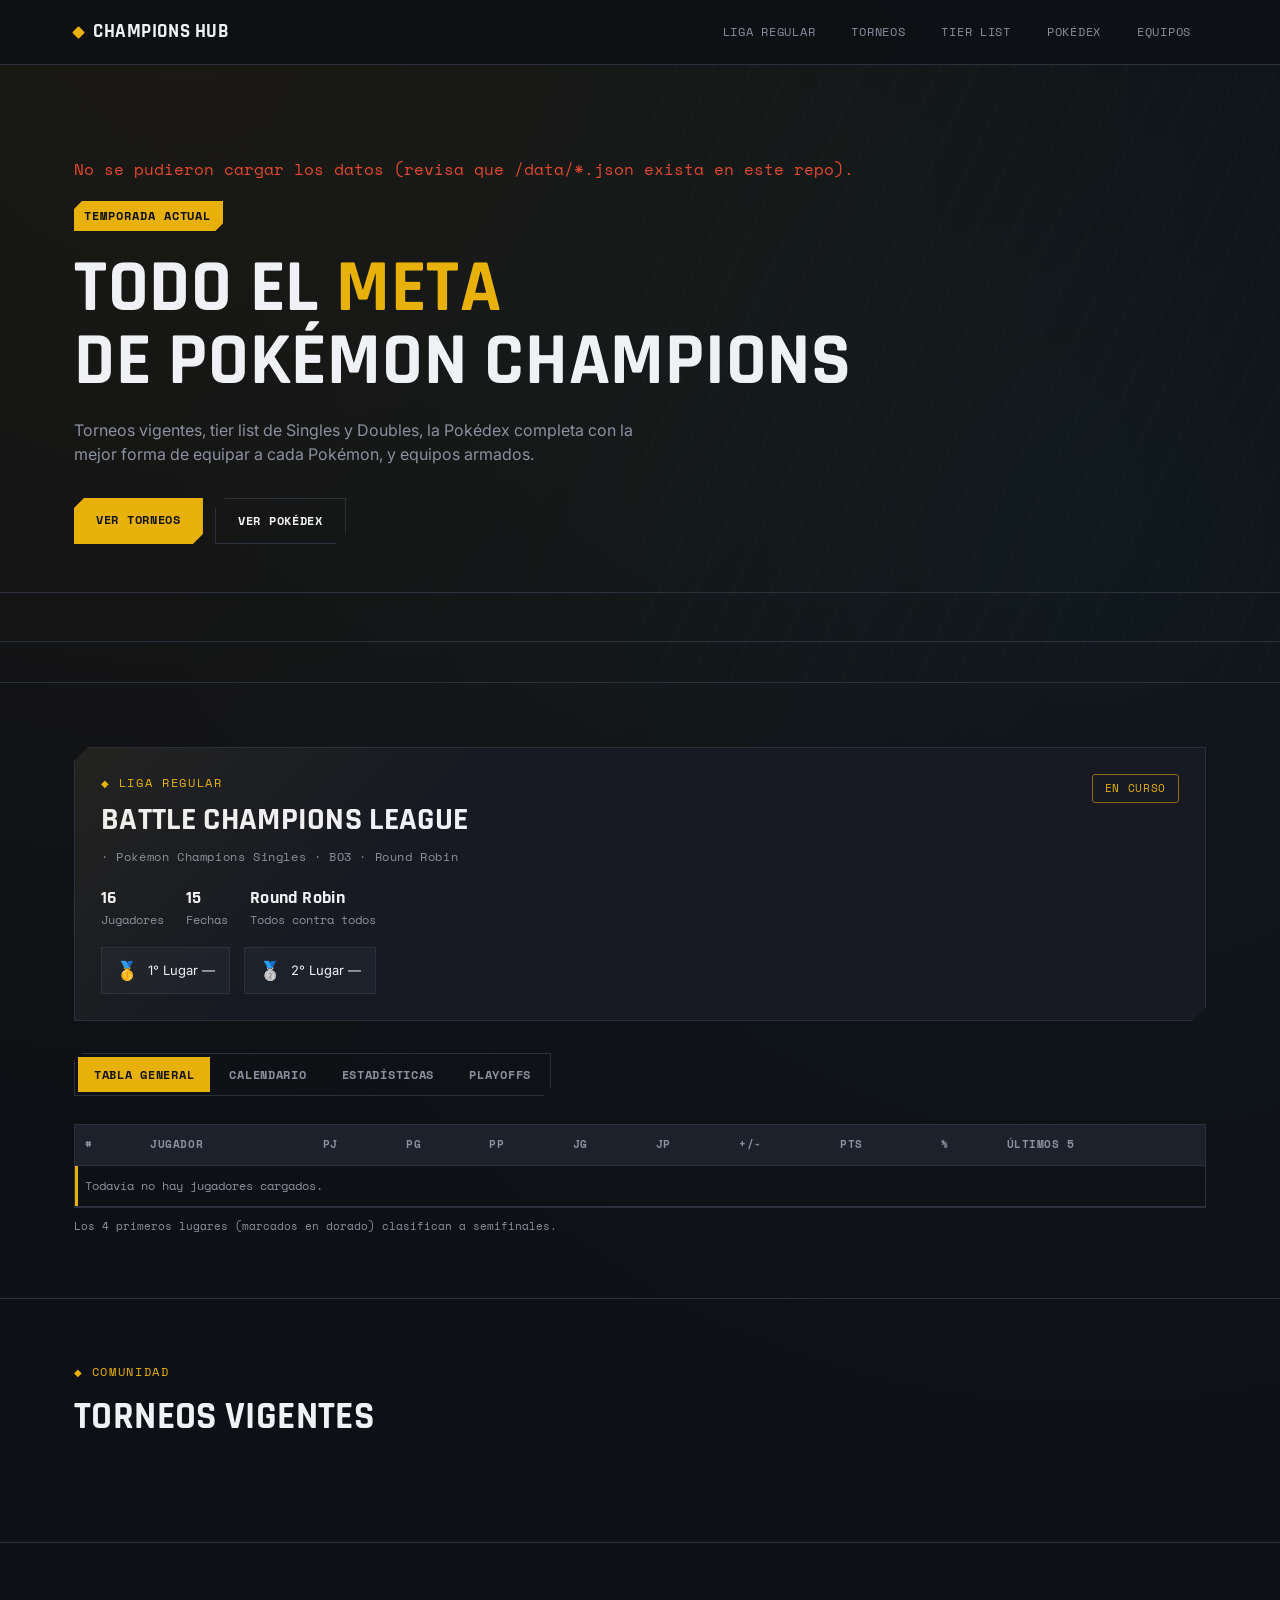
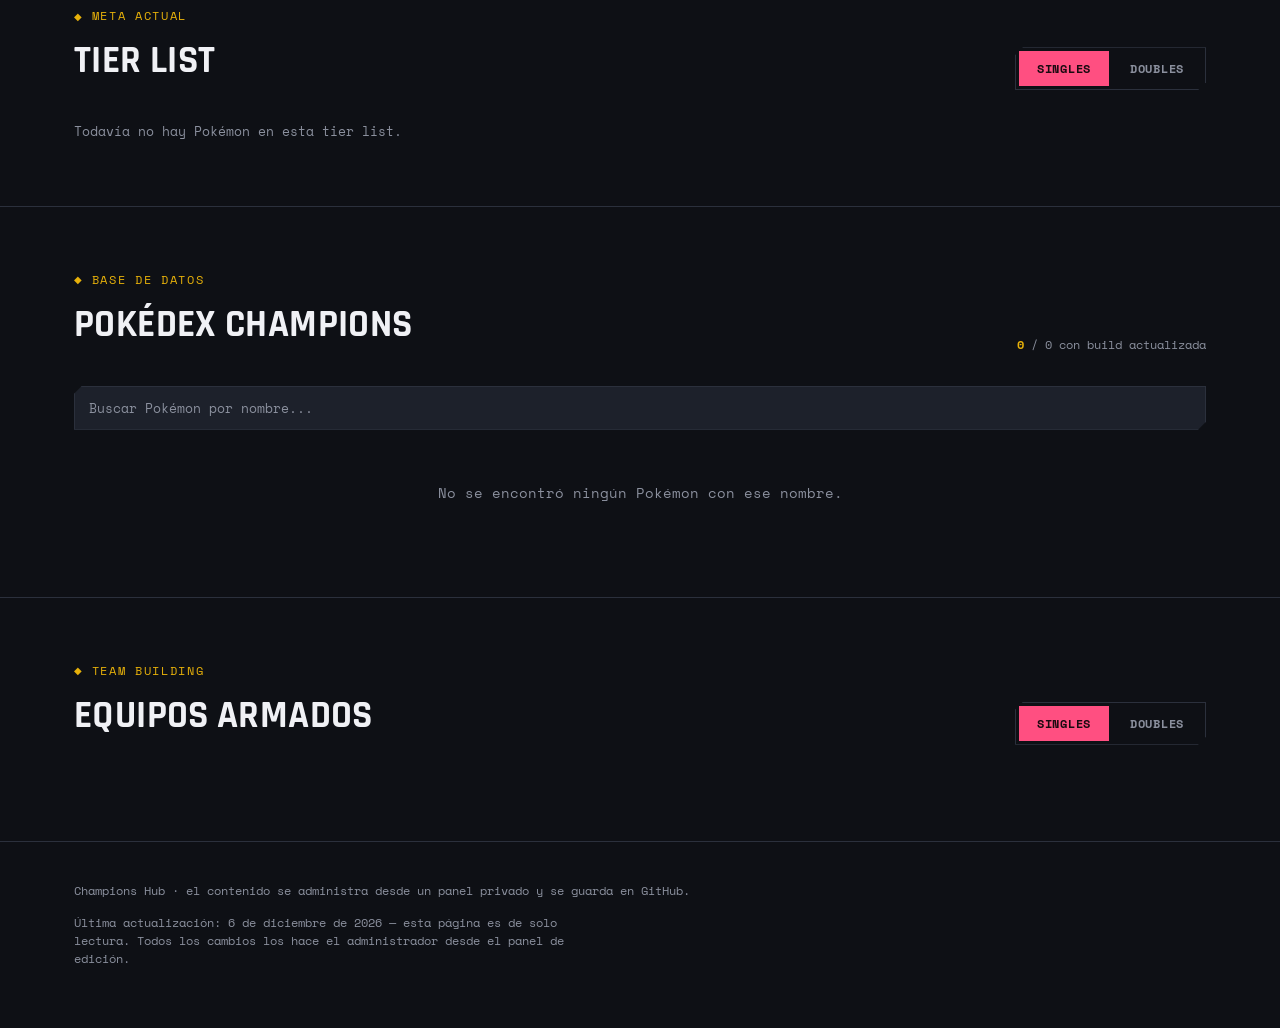
==== index.html @ b27c814f "Add files via upload" ====
<!DOCTYPE html>
<html lang="es">
<head>
<meta charset="UTF-8">
<meta name="viewport" content="width=device-width, initial-scale=1.0">
<title>Champions Hub · Torneos, Tier List, Pokédex y Equipos</title>
<link rel="preconnect" href="https://fonts.googleapis.com">
<link rel="preconnect" href="https://fonts.gstatic.com" crossorigin>
<link href="https://fonts.googleapis.com/css2?family=Rajdhani:wght@500;600;700&family=Inter:wght@400;500;600;700&family=Space+Mono:wght@400;700&display=swap" rel="stylesheet">
<link rel="stylesheet" href="style.css">
</head>
<body>

<header class="nav">
  <div class="nav-inner">
    <div class="brand"><span class="dot"></span> Champions Hub</div>
    <nav class="links">
      <a href="#liga">Liga Regular</a>
      <a href="#torneos">Torneos</a>
      <a href="#tierlist">Tier List</a>
      <a href="#pokedex">Pokédex</a>
      <a href="#equipos">Equipos</a>
    </nav>
  </div>
</header>

<section class="hero">
  <div class="wrap">
    <div class="hero-badge">Temporada actual</div>
    <h1>Todo el <span>meta</span><br>de Pokémon Champions</h1>
    <p class="lead">Torneos vigentes, tier list de Singles y Doubles, la Pokédex completa con la mejor forma de equipar a cada Pokémon, y equipos armados.</p>
    <div class="hero-actions">
      <a href="#torneos" class="btn btn--primary">Ver torneos</a>
      <a href="#pokedex" class="btn btn--ghost">Ver Pokédex</a>
    </div>
  </div>
  <div class="ticker">
    <div class="wrap">
      <div class="ticker-track" id="tickerTrack"></div>
    </div>
  </div>
</section>

<section id="liga">
  <div class="wrap">
    <div class="hud-box liga-hero">
      <div class="liga-hero-top">
        <div>
          <span class="eyebrow">Liga Regular</span>
          <h2 id="ligaTitulo">BATTLE CHAMPIONS LEAGUE</h2>
          <div class="liga-sub" id="ligaSub"></div>
        </div>
        <span class="liga-status-pill" id="ligaEstadoPill">—</span>
      </div>
      <div class="liga-meta-row" id="ligaMetaRow"></div>
      <div class="liga-premios" id="ligaPremios"></div>
    </div>

    <div class="liga-tabs" id="ligaTabs">
      <button data-pane="tabla" class="active">Tabla General</button>
      <button data-pane="calendario">Calendario</button>
      <button data-pane="estadisticas">Estadísticas</button>
      <button data-pane="playoffs">Playoffs</button>
    </div>

    <div class="liga-pane active" id="pane-tabla">
      <div class="standings-wrap">
        <table class="standings-table">
          <thead>
            <tr>
              <th>#</th><th>Jugador</th><th>PJ</th><th>PG</th><th>PP</th><th>JG</th><th>JP</th><th>+/-</th><th>Pts</th><th>%</th><th>Últimos 5</th>
            </tr>
          </thead>
          <tbody id="standingsBody"></tbody>
        </table>
      </div>
      <p style="color:var(--text-muted); font-family:var(--font-mono); font-size:11px; margin-top:10px;">Los 4 primeros lugares (marcados en dorado) clasifican a semifinales.</p>
    </div>

    <div class="liga-pane" id="pane-calendario">
      <div class="liga-calendar-grid" id="ligaCalendarGrid"></div>
    </div>

    <div class="liga-pane" id="pane-estadisticas">
      <div class="stats-grid" id="ligaStatsGrid"></div>
    </div>

    <div class="liga-pane" id="pane-playoffs">
      <div id="ligaPlayoffsBox"></div>
    </div>
  </div>
</section>

<section id="torneos">
  <div class="wrap">
    <div class="section-head">
      <div>
        <span class="eyebrow">Comunidad</span>
        <h2>Torneos vigentes</h2>
      </div>
    </div>
    <div class="tourney-grid" id="tourneyGrid"></div>
  </div>
</section>

<section id="tierlist">
  <div class="wrap">
    <div class="section-head">
      <div>
        <span class="eyebrow">Meta actual</span>
        <h2>Tier list</h2>
      </div>
      <div class="section-actions">
        <div class="switch" data-group="tier">
          <button data-fmt="singles" class="active">Singles</button>
          <button data-fmt="doubles">Doubles</button>
        </div>
      </div>
    </div>
    <div id="tierListContainer"></div>
  </div>
</section>

<section id="pokedex">
  <div class="wrap">
    <div class="section-head">
      <div>
        <span class="eyebrow">Base de datos</span>
        <h2>Pokédex Champions</h2>
      </div>
      <div class="pokedex-stats" id="pokedexStats"></div>
    </div>
    <div class="pokedex-toolbar">
      <input type="text" class="pokedex-search" id="pokedexSearch" placeholder="Buscar Pokémon por nombre...">
    </div>
    <div class="pokedex-grid" id="pokedexGrid"></div>
    <div class="pokedex-empty" id="pokedexEmpty" style="display:none;">No se encontró ningún Pokémon con ese nombre.</div>
  </div>
</section>

<section id="equipos">
  <div class="wrap">
    <div class="section-head">
      <div>
        <span class="eyebrow">Team building</span>
        <h2>Equipos armados</h2>
      </div>
      <div class="switch" data-group="teams">
        <button data-fmt="singles" class="active">Singles</button>
        <button data-fmt="doubles">Doubles</button>
      </div>
    </div>
    <div class="team-grid" id="teamGrid"></div>
  </div>
</section>

<footer>
  <div class="wrap footer-inner">
    <p>Champions Hub · el contenido se administra desde un panel privado y se guarda en GitHub.</p>
    <p class="note">Última actualización: <span id="lastUpdate">—</span> — esta página es de solo lectura. Todos los cambios los hace el administrador desde el panel de edición.</p>
  </div>
</footer>

<div class="modal-overlay" id="modalOverlay" onclick="if(event.target===this) closeModal()">
  <div class="modal-box" id="modalBox">
    <button class="modal-close" onclick="closeModal()">✕</button>
    <div id="modalContent"></div>
  </div>
</div>

<script>
/* ============================================================
   Esta página SOLO LEE datos. No hay forma de editar nada desde
   aquí — la edición vive en admin.html y requiere credenciales
   de GitHub que solo tiene el administrador del sitio.
   ============================================================ */

let TORNEOS = [];
let TIERS = {};
let EQUIPOS = {};
let POKEDEX_SPECIES = [];
let POKEDEX_BUILDS = {};

let currentTierFmt = 'singles';
let currentTeamFmt = 'singles';

/* Liga Regular - Temporada (módulo nuevo) */
let LIGA_CONFIG = {};
let LIGA_JUGADORES = [];
let LIGA_CALENDARIO = [];
let LIGA_PLAYOFFS = {};

const SPRITE_BASE = "https://raw.githubusercontent.com/PokeAPI/sprites/master/sprites/pokemon/other/official-artwork/";
const sprite = dex => `${SPRITE_BASE}${dex}.png`;

async function loadJSON(path){
  const res = await fetch(path + '?t=' + Date.now()); // evita caché vieja del navegador
  if(!res.ok) throw new Error('No se pudo cargar ' + path);
  return res.json();
}

async function loadAllData(){
  try{
    [TORNEOS, TIERS, EQUIPOS, POKEDEX_SPECIES, POKEDEX_BUILDS, LIGA_CONFIG, LIGA_JUGADORES, LIGA_CALENDARIO, LIGA_PLAYOFFS] = await Promise.all([
      loadJSON('data/torneos.json'),
      loadJSON('data/tiers.json'),
      loadJSON('data/equipos.json'),
      loadJSON('data/pokedex_species.json'),
      loadJSON('data/pokedex_builds.json'),
      loadJSON('data/liga_config.json'),
      loadJSON('data/liga_jugadores.json'),
      loadJSON('data/liga_calendario.json'),
      loadJSON('data/liga_playoffs.json')
    ]);
  }catch(e){
    console.error(e);
    document.querySelector('.wrap').insertAdjacentHTML('afterbegin',
      '<p style="color:var(--red); font-family:var(--font-mono); padding:20px 0;">No se pudieron cargar los datos (revisa que /data/*.json exista en este repo).</p>');
  }
  document.getElementById("lastUpdate").textContent = new Date().toLocaleDateString('es-ES', {year:'numeric', month:'long', day:'numeric'});
}

function escapeHtml(str){
  if(str === undefined || str === null) return '';
  return String(str).replace(/[&<>]/g, c => ({'&':'&amp;','<':'&lt;','>':'&gt;'}[c]));
}
function escapeAttr(str){
  if(str === undefined || str === null) return '';
  return String(str).replace(/[&<>"']/g, c => ({'&':'&amp;','<':'&lt;','>':'&gt;','"':'&quot;',"'":'&#39;'}[c]));
}

function renderTicker(){
  const items = TORNEOS.map(t =>
    `<span><span class="pulse" style="${t.status==='live' ? '' : 'background:var(--cyan)'}"></span>
      <b>${t.status==='live' ? 'EN CURSO' : 'PRÓXIMO'}</b> — ${escapeHtml(t.nombre)} · ${escapeHtml(t.fechas)}
    </span>`
  ).join("");
  document.getElementById("tickerTrack").innerHTML = items + items;
}

function renderTorneos(){
  const grid = document.getElementById("tourneyGrid");
  const ordenados = [...TORNEOS].sort((a, b) => (b.status === 'live') - (a.status === 'live'));
  grid.innerHTML = ordenados.map(t => `
    <div class="hud-box tourney-card${t.status==='live' ? ' is-live' : ''}" data-formato="${escapeAttr(t.formato)}">
      <div class="tourney-top">
        <h3>${escapeHtml(t.nombre)}</h3>
        <span class="tag ${t.status==='live' ? 'tag--live' : ''}">${t.status==='live' ? '● En curso' : 'Próximo'}</span>
      </div>
      <div class="tourney-date">${escapeHtml(t.fechas)}</div>
      <p class="tourney-desc">${escapeHtml(t.descripcion)}</p>
      <div class="tourney-tags">
        ${t.formato==='singles' || t.formato==='ambos' ? '<span class="tag tag--singles">Singles</span>' : ''}
        ${t.formato==='doubles' || t.formato==='ambos' ? '<span class="tag tag--doubles">Doubles</span>' : ''}
      </div>
      <a class="tourney-link" href="${escapeAttr(t.link || '#')}">Más información →</a>
    </div>
  `).join("");
  renderTicker();
}

function renderTierList(formato){
  currentTierFmt = formato;
  const data = TIERS[formato] || {};
  const container = document.getElementById("tierListContainer");
  const orden = ["S","A","B","C","D"];
  container.innerHTML = orden
    .filter(t => data[t] && data[t].length)
    .map(tier => `
      <div class="tier-row" data-tier="${tier}">
        <div class="tier-label">${tier}</div>
        <div class="tier-mons">
          ${data[tier].map(m => `
            <div class="mon-chip">
              <img src="${sprite(m.dex)}" alt="${escapeAttr(m.nombre)}" loading="lazy">
              <div class="mon-info">
                <div class="mon-name">${escapeHtml(m.nombre)}</div>
                <div class="mon-note">${escapeHtml(m.nota)}</div>
              </div>
            </div>
          `).join("")}
        </div>
      </div>
    `).join("") || `<p style="color:var(--text-muted); font-family:var(--font-mono); font-size:13px;">Todavía no hay Pokémon en esta tier list.</p>`;
}

function renderEquipos(formato){
  currentTeamFmt = formato;
  const grid = document.getElementById("teamGrid");
  grid.innerHTML = (EQUIPOS[formato] || []).map(team => `
    <div class="hud-box team-card">
      <div class="team-head">
        <h3>${escapeHtml(team.nombre)}</h3>
        <span class="tag ${formato==='singles' ? 'tag--singles' : 'tag--doubles'}">${formato==='singles' ? 'Singles 3v3' : 'Doubles 4v4'}</span>
      </div>
      <div class="team-archetype">${escapeHtml(team.arquetipo)}</div>
      <p class="team-strategy">${escapeHtml(team.estrategia)}</p>
      <div class="team-slots">
        ${team.mons.map(m => `
          <div class="slot">
            <img src="${sprite(m.dex)}" alt="${escapeAttr(m.nombre)}" loading="lazy">
            <div class="slot-name">${escapeHtml(m.nombre)}</div>
            <div class="slot-item">${escapeHtml(m.item)}</div>
            <div class="slot-note">${escapeHtml(m.nota)}</div>
          </div>
        `).join("")}
      </div>
    </div>
  `).join("");
}

function renderPokedex(filter){
  filter = (filter || '').trim().toLowerCase();
  const grid = document.getElementById('pokedexGrid');
  const empty = document.getElementById('pokedexEmpty');
  const list = POKEDEX_SPECIES.filter(([dex, nombre]) => nombre.toLowerCase().includes(filter));

  document.getElementById('pokedexStats').innerHTML =
    `<b>${Object.keys(POKEDEX_BUILDS).length}</b> / ${POKEDEX_SPECIES.length} con build actualizada`;

  if(list.length === 0){
    grid.innerHTML = '';
    empty.style.display = 'block';
    return;
  }
  empty.style.display = 'none';

  grid.innerHTML = list.map(([dex, nombre]) => {
    const hasBuild = !!POKEDEX_BUILDS[dex];
    return `
      <div class="poke-card ${hasBuild ? 'has-build' : ''}" onclick="openPokeModal(${dex})">
        <span class="poke-status" title="${hasBuild ? 'Build actualizada' : 'Sin build todavía'}"></span>
        <img src="${sprite(dex)}" alt="${escapeAttr(nombre)}" loading="lazy">
        <div class="poke-dex">#${String(dex).padStart(4,'0')}</div>
        <div class="poke-name">${escapeHtml(nombre)}</div>
      </div>
    `;
  }).join('');
}

function openPokeModal(dex){
  const entry = POKEDEX_SPECIES.find(([d]) => d === dex);
  if(!entry) return;
  const nombre = entry[1];
  const build = POKEDEX_BUILDS[dex];

  openModal(`
    <div class="modal-poke-head">
      <img src="${sprite(dex)}" alt="${escapeAttr(nombre)}">
      <div>
        <h3 style="margin-bottom:2px;">${escapeHtml(nombre)}</h3>
        <span class="tag">#${String(dex).padStart(4,'0')}</span>
      </div>
    </div>
    ${build ? `
      <div class="build-view">
        <dl>
          <dt>Objeto</dt><dd>${escapeHtml(build.item) || '—'}</dd>
          <dt>Habilidad</dt><dd>${escapeHtml(build.habilidad) || '—'}</dd>
          <dt>Naturaleza</dt><dd>${escapeHtml(build.naturaleza) || '—'}</dd>
          <dt>EVs</dt><dd>${escapeHtml(build.evs) || '—'}</dd>
          <dt>Movimientos</dt><dd>${[build.mov1,build.mov2,build.mov3,build.mov4].filter(Boolean).map(escapeHtml).join(' · ') || '—'}</dd>
          <dt>Nota</dt><dd>${escapeHtml(build.nota) || '—'}</dd>
        </dl>
      </div>
    ` : `<div class="build-empty">Todavía no se actualizó la mejor forma de equipar a ${escapeHtml(nombre)}.</div>`}
    <div class="modal-actions">
      <button class="btn btn--ghost btn--sm" onclick="closeModal()">Cerrar</button>
    </div>
  `);
}

function openModal(html){
  document.getElementById('modalContent').innerHTML = html;
  document.getElementById('modalOverlay').classList.add('open');
}
function closeModal(){
  document.getElementById('modalOverlay').classList.remove('open');
  document.getElementById('modalContent').innerHTML = '';
}

document.getElementById('pokedexSearch').addEventListener('input', e => renderPokedex(e.target.value));

document.querySelectorAll('.switch').forEach(sw => {
  sw.addEventListener('click', e => {
    const btn = e.target.closest('button');
    if(!btn) return;
    sw.querySelectorAll('button').forEach(b => b.classList.remove('active'));
    btn.classList.add('active');
    const fmt = btn.dataset.fmt;
    if(sw.dataset.group === 'tier') renderTierList(fmt);
    if(sw.dataset.group === 'teams') renderEquipos(fmt);
  });
});

/* ============================================================
   LIGA REGULAR — TEMPORADA (módulo nuevo, no toca nada de arriba)
   Todo se calcula en el navegador a partir de data/liga_*.json:
   PJ/PG/PP/JG/JP/Diferencia/Puntos/% y desempates se recalculan
   solos cada vez que cambian los datos, sin recargar la página.
   ============================================================ */

function ligaPuntosVictoria(){
  return (LIGA_CONFIG.puntos && LIGA_CONFIG.puntos.victoria) || 3;
}

function computeLigaStandings(){
  const stats = {};
  (LIGA_JUGADORES || []).forEach(j => {
    stats[j.nick] = { nick:j.nick, activo:j.activo !== false, pj:0, pg:0, pp:0, jg:0, jp:0, last5:[], h2h:{} };
  });
  (LIGA_CALENDARIO || []).forEach(f => {
    (f.partidos || []).forEach(p => {
      const A = stats[p.jugadorA], B = stats[p.jugadorB];
      if(!A || !B) return;
      let ga, gb;
      if(p.resultado){
        ga = p.resultado.ga; gb = p.resultado.gb;
      } else if(!A.activo || !B.activo){
        // jugador que abandonó la liga: los encuentros pendientes cuentan como derrota
        if(!A.activo && !B.activo) return;
        ga = A.activo ? 2 : 0;
        gb = A.activo ? 0 : 2;
      } else {
        return; // todavía sin jugar
      }
      A.pj++; B.pj++;
      A.jg += ga; A.jp += gb;
      B.jg += gb; B.jp += ga;
      const aGana = ga > gb;
      if(aGana){ A.pg++; B.pp++; A.last5.push('W'); B.last5.push('L'); }
      else{ B.pg++; A.pp++; B.last5.push('W'); A.last5.push('L'); }
      A.h2h[p.jugadorB] = aGana ? 'W' : 'L';
      B.h2h[p.jugadorA] = aGana ? 'L' : 'W';
    });
  });
  const arr = Object.values(stats).map(s => ({
    ...s,
    diff: s.jg - s.jp,
    pts: s.pg * ligaPuntosVictoria(),
    pct: s.pj ? Math.round((s.pg / s.pj) * 1000) / 10 : 0,
    last5: s.last5.slice(-5)
  }));
  arr.sort((x, y) => {
    if(y.pts !== x.pts) return y.pts - x.pts;
    if(x.h2h[y.nick] === 'W') return -1;
    if(x.h2h[y.nick] === 'L') return 1;
    if(y.diff !== x.diff) return y.diff - x.diff;
    if(y.pg !== x.pg) return y.pg - x.pg;
    return x.nick.localeCompare(y.nick); // último criterio: sorteo (orden estable)
  });
  return arr;
}

function renderLast5(arr){
  const padded = [...arr];
  while(padded.length < 5) padded.unshift('P');
  return padded.map(r => `<span class="${r}">${r === 'P' ? '–' : r}</span>`).join('');
}

function renderLigaHeader(){
  const estados = { en_curso:'En curso', playoffs:'Playoffs', finalizada:'Finalizada' };
  document.getElementById('ligaTitulo').textContent = LIGA_CONFIG.ligaNombre || 'BATTLE CHAMPIONS LEAGUE';
  document.getElementById('ligaSub').textContent =
    `${LIGA_CONFIG.temporadaNombre || ''} · Pokémon Champions ${LIGA_CONFIG.formato === 'doubles' ? 'Doubles' : 'Singles'} · ${LIGA_CONFIG.bo || 'BO3'} · Round Robin`;
  const pill = document.getElementById('ligaEstadoPill');
  pill.textContent = estados[LIGA_CONFIG.estado] || 'En curso';
  pill.className = 'liga-status-pill ' + (LIGA_CONFIG.estado || '');
  document.getElementById('ligaMetaRow').innerHTML = `
    <div class="liga-meta-item"><b>${LIGA_CONFIG.totalJugadores || 16}</b>Jugadores</div>
    <div class="liga-meta-item"><b>${LIGA_CONFIG.totalFechas || 15}</b>Fechas</div>
    <div class="liga-meta-item"><b>Round Robin</b>Todos contra todos</div>
  `;
  document.getElementById('ligaPremios').innerHTML = `
    <div class="liga-premio"><span class="medal">🥇</span> 1° Lugar — ${escapeHtml(LIGA_CONFIG.premios ? LIGA_CONFIG.premios.primero : '')}</div>
    <div class="liga-premio"><span class="medal">🥈</span> 2° Lugar — ${escapeHtml(LIGA_CONFIG.premios ? LIGA_CONFIG.premios.segundo : '')}</div>
  `;
}

function renderStandings(){
  const arr = computeLigaStandings();
  document.getElementById('standingsBody').innerHTML = arr.map((s, i) => `
    <tr onclick="openPlayerProfile(${JSON.stringify(s.nick)})">
      <td class="pos-num">${i + 1}</td>
      <td><div class="player-cell"><span class="player-dot ${s.activo ? '' : 'inactivo'}" title="${s.activo ? 'Activo' : 'Retirado'}"></span>${escapeHtml(s.nick)}</div></td>
      <td>${s.pj}</td><td>${s.pg}</td><td>${s.pp}</td><td>${s.jg}</td><td>${s.jp}</td>
      <td class="${s.diff > 0 ? 'diff-pos' : s.diff < 0 ? 'diff-neg' : ''}">${s.diff > 0 ? '+' : ''}${s.diff}</td>
      <td class="pts">${s.pts}</td>
      <td>${s.pct}%</td>
      <td><div class="last5">${renderLast5(s.last5)}</div></td>
    </tr>
  `).join('') || `<tr><td colspan="11" style="color:var(--text-muted); font-family:var(--font-mono); font-size:12px;">Todavía no hay jugadores cargados.</td></tr>`;
}

function renderLigaCalendar(){
  const grid = document.getElementById('ligaCalendarGrid');
  grid.innerHTML = (LIGA_CALENDARIO || []).map(f => {
    const jugados = f.partidos.filter(p => p.resultado).length;
    const completa = jugados === f.partidos.length;
    return `
      <div class="hud-box fecha-card" onclick="openFechaModal(${f.fecha})">
        <div class="fecha-num">Fecha ${f.fecha}</div>
        <div class="fecha-name">${jugados}/${f.partidos.length} partidos jugados</div>
        <span class="fecha-badge ${completa ? 'completa' : (f.abierta ? 'abierta' : '')}">${completa ? '✔ Completa' : (f.abierta ? '● Abierta' : 'Cerrada')}</span>
      </div>
    `;
  }).join('');
}

function openFechaModal(fechaNum){
  const f = (LIGA_CALENDARIO || []).find(x => x.fecha === fechaNum);
  if(!f) return;
  openModal(`
    <h3>Fecha ${f.fecha}</h3>
    <div class="match-list">
      ${f.partidos.map(p => {
        const r = p.resultado;
        const aGana = r && r.ga > r.gb, bGana = r && r.gb > r.ga;
        return `
        <div class="match-row">
          <span class="mp-name ${aGana ? 'winner' : ''}">${escapeHtml(p.jugadorA)}</span>
          <span class="mp-score ${r ? 'decided' : ''}">${r ? `${r.ga} - ${r.gb}` : 'vs'}</span>
          <span class="mp-name ${bGana ? 'winner' : ''}">${escapeHtml(p.jugadorB)}</span>
        </div>`;
      }).join('')}
    </div>
    <div class="modal-actions"><button class="btn btn--ghost btn--sm" onclick="closeModal()">Cerrar</button></div>
  `);
}

function renderLigaStats(){
  const arr = computeLigaStandings();
  const grid = document.getElementById('ligaStatsGrid');
  if(arr.length === 0){ grid.innerHTML = ''; return; }
  const top = (key) => [...arr].sort((a, b) => b[key] - a[key])[0];
  const jugados = arr.filter(s => s.pj > 0);
  const menosJP = jugados.length ? [...jugados].sort((a, b) => a.jp - b.jp)[0] : null;
  const rachas = arr.map(s => {
    let racha = 0, tipo = null;
    for(let i = s.last5.length - 1; i >= 0; i--){
      const r = s.last5[i];
      if(tipo === null){ tipo = r; racha = 1; }
      else if(r === tipo) racha++;
      else break;
    }
    return { nick:s.nick, racha, tipo };
  });
  const mejorRacha = [...rachas].filter(s => s.tipo === 'W').sort((a, b) => b.racha - a.racha)[0];

  const cards = [
    ['Líder del torneo', arr[0], arr[0] ? `${arr[0].pts} pts` : '—'],
    ['Más victorias', top('pg'), `${top('pg').pg} PG`],
    ['Mejor diferencia', top('diff'), `${top('diff').diff >= 0 ? '+' : ''}${top('diff').diff}`],
    ['Más juegos ganados', top('jg'), `${top('jg').jg} JG`],
    ['Menos juegos perdidos', menosJP, menosJP ? `${menosJP.jp} JP` : '—'],
    ['Mejor porcentaje', top('pct'), `${top('pct').pct}%`],
    ['Ranking ofensivo', top('jg'), `${top('jg').jg} juegos ganados`],
    ['Ranking defensivo', menosJP, menosJP ? `${menosJP.jp} juegos perdidos` : '—']
  ];
  grid.innerHTML = cards.map(([label, s, val]) => `
    <div class="hud-box stat-card">
      <div class="stat-label">${label}</div>
      <div class="stat-player">${s ? escapeHtml(s.nick) : '—'}</div>
      <div class="stat-value">${val}</div>
    </div>
  `).join('') + (mejorRacha ? `
    <div class="hud-box stat-card">
      <div class="stat-label">Mayor racha</div>
      <div class="stat-player">${escapeHtml(mejorRacha.nick)}</div>
      <div class="stat-value">${mejorRacha.racha} victorias seguidas</div>
    </div>` : '');
}

function bracketMatchHtml(m){
  const r = m.resultado;
  const aGana = r && r.ga > r.gb, bGana = r && r.gb > r.ga;
  return `
    <div class="bracket-match">
      <div class="bm-side ${aGana ? 'winner' : ''}"><span>${escapeHtml(m.jugadorA)}</span><span class="bm-score">${r ? r.ga : '–'}</span></div>
      <div class="bm-side ${bGana ? 'winner' : ''}"><span>${escapeHtml(m.jugadorB)}</span><span class="bm-score">${r ? r.gb : '–'}</span></div>
    </div>`;
}

function renderLigaPlayoffs(){
  const box = document.getElementById('ligaPlayoffsBox');
  if(!LIGA_PLAYOFFS.generado){
    box.innerHTML = `<div class="hud-box bracket-pending" style="padding:30px;">Los playoffs (Top 4) se generan automáticamente cuando el administrador cierra la Fecha 15. Todavía no están disponibles.</div>`;
    return;
  }
  const sf = LIGA_PLAYOFFS.semifinal || [];
  const final = LIGA_PLAYOFFS.final;
  box.innerHTML = `
    <div class="bracket">
      <div class="bracket-col"><h4>Semifinales (BO3)</h4>${sf.map(bracketMatchHtml).join('') || '<p class="bracket-pending">—</p>'}</div>
      <div class="bracket-col"><h4>Final (BO5)</h4>${final ? bracketMatchHtml(final) : '<p class="bracket-pending">Se define al terminar las semifinales.</p>'}</div>
    </div>
  `;
}

function openPlayerProfile(nick){
  const arr = computeLigaStandings();
  const idx = arr.findIndex(s => s.nick === nick);
  const s = arr[idx];
  if(!s) return;
  let proximo = null;
  for(const f of (LIGA_CALENDARIO || [])){
    for(const p of f.partidos){
      if(!p.resultado && (p.jugadorA === nick || p.jugadorB === nick)){
        proximo = { fecha:f.fecha, rival: p.jugadorA === nick ? p.jugadorB : p.jugadorA };
        break;
      }
    }
    if(proximo) break;
  }
  const historial = [];
  (LIGA_CALENDARIO || []).forEach(f => {
    f.partidos.forEach(p => {
      if(p.resultado && (p.jugadorA === nick || p.jugadorB === nick)){
        const rival = p.jugadorA === nick ? p.jugadorB : p.jugadorA;
        const propio = p.jugadorA === nick ? p.resultado.ga : p.resultado.gb;
        const rivalScore = p.jugadorA === nick ? p.resultado.gb : p.resultado.ga;
        historial.push({ fecha:f.fecha, rival, propio, rivalScore, gano: propio > rivalScore });
      }
    });
  });
  openModal(`
    <div class="player-profile-head">
      <div><h3>${escapeHtml(nick)}</h3><span class="tag">Posición #${idx + 1}</span></div>
      <span class="player-dot ${s.activo ? '' : 'inactivo'}" title="${s.activo ? 'Activo' : 'Retirado'}"></span>
    </div>
    <dl class="profile-grid">
      <dt>Puntos</dt><dd>${s.pts}</dd>
      <dt>PJ</dt><dd>${s.pj}</dd>
      <dt>PG</dt><dd>${s.pg}</dd>
      <dt>PP</dt><dd>${s.pp}</dd>
      <dt>JG</dt><dd>${s.jg}</dd>
      <dt>JP</dt><dd>${s.jp}</dd>
      <dt>Diferencia</dt><dd>${s.diff >= 0 ? '+' : ''}${s.diff}</dd>
      <dt>Porcentaje</dt><dd>${s.pct}%</dd>
    </dl>
    <div class="profile-next">${proximo ? `Próximo rival: <b>${escapeHtml(proximo.rival)}</b> (Fecha ${proximo.fecha})` : 'Sin partidos pendientes.'}</div>
    <div class="profile-history">
      ${historial.length ? historial.map(h => `
        <div class="ph-row">
          <span>Fecha ${h.fecha} vs ${escapeHtml(h.rival)}</span>
          <span style="color:${h.gano ? 'var(--green)' : 'var(--red)'}">${h.propio}-${h.rivalScore}</span>
        </div>
      `).join('') : '<p style="color:var(--text-muted); font-size:12px;">Todavía no hay partidos jugados.</p>'}
    </div>
    <div class="modal-actions"><button class="btn btn--ghost btn--sm" onclick="closeModal()">Cerrar</button></div>
  `);
}

function renderLiga(){
  renderLigaHeader();
  renderStandings();
  renderLigaCalendar();
  renderLigaStats();
  renderLigaPlayoffs();
}

document.getElementById('ligaTabs').addEventListener('click', e => {
  const btn = e.target.closest('button');
  if(!btn) return;
  document.querySelectorAll('#ligaTabs button').forEach(b => b.classList.remove('active'));
  btn.classList.add('active');
  document.querySelectorAll('.liga-pane').forEach(p => p.classList.remove('active'));
  document.getElementById('pane-' + btn.dataset.pane).classList.add('active');
});

(async function init(){
  await loadAllData();
  renderTorneos();
  renderTierList('singles');
  renderEquipos('singles');
  renderPokedex('');
  renderLiga();
})();
</script>

</body>
</html>
---- style.css ----
/* ======================================================
   TOKENS
   ====================================================== */
:root{
  --bg:#0E1015;
  --surface:#171A22;
  --surface-2:#1D212B;
  --border:#2B303C;
  --text:#F0F1F5;
  --text-muted:#8B909E;
  --gold:#E7B10A;
  --gold-dim:#8A6C1F;
  --cyan:#35C7C2;
  --magenta:#FF4F81;
  --red:#E2492F;
  --green:#6FCF97;

  --tier-s1:#E7B10A;
  --tier-s2:#E2492F;
  --tier-a:#FF8A3D;
  --tier-b:#F4D35E;
  --tier-c:#6FCF97;
  --tier-d:#6FA8DC;

  --font-display:'Rajdhani', sans-serif;
  --font-body:'Inter', sans-serif;
  --font-mono:'Space Mono', monospace;
}

*{box-sizing:border-box;}
html{scroll-behavior:smooth;}
body{
  margin:0;
  background:
    radial-gradient(circle at 15% 0%, rgba(231,177,10,0.06), transparent 40%),
    radial-gradient(circle at 85% 20%, rgba(53,199,194,0.05), transparent 40%),
    var(--bg);
  color:var(--text);
  font-family:var(--font-body);
  line-height:1.5;
  -webkit-font-smoothing:antialiased;
}
h1,h2,h3,h4{font-family:var(--font-display); margin:0; letter-spacing:0.01em;}
p{margin:0;}
a{color:inherit;}
button{font-family:inherit;}
img{display:block; max-width:100%;}
input,select,textarea{font-family:var(--font-body); font-size:14px;}

.wrap{max-width:1180px; margin:0 auto; padding:0 24px;}

.hud-box{
  position:relative;
  background:var(--surface);
  border:1px solid var(--border);
  clip-path:polygon(14px 0, 100% 0, 100% calc(100% - 14px), calc(100% - 14px) 100%, 0 100%, 0 14px);
}
.hud-box::before{
  content:"";
  position:absolute; inset:0;
  pointer-events:none;
  background:linear-gradient(135deg, rgba(231,177,10,0.06), transparent 30%);
}

.eyebrow{
  font-family:var(--font-mono);
  font-size:12px;
  letter-spacing:0.14em;
  text-transform:uppercase;
  color:var(--gold);
  display:flex;
  align-items:center;
  gap:8px;
}
.eyebrow::before{content:"◆"; font-size:10px;}

.tag{
  font-family:var(--font-mono);
  font-size:11px;
  letter-spacing:0.06em;
  text-transform:uppercase;
  padding:3px 9px;
  border-radius:3px;
  border:1px solid currentColor;
  display:inline-flex;
  align-items:center;
  gap:5px;
}
.tag--singles{color:var(--magenta);}
.tag--doubles{color:var(--cyan);}
.tag--live{color:var(--gold); background:rgba(231,177,10,0.08);}

/* ======================================================
   NAV
   ====================================================== */
header.nav{
  position:sticky; top:0; z-index:50;
  backdrop-filter:blur(10px);
  background:rgba(14,16,21,0.85);
  border-bottom:1px solid var(--border);
}
.nav-inner{
  max-width:1180px; margin:0 auto; padding:14px 24px;
  display:flex; align-items:center; justify-content:space-between; gap:24px; flex-wrap:wrap;
}
.brand{
  display:flex; align-items:center; gap:10px;
  font-family:var(--font-display); font-weight:700; font-size:19px;
  text-transform:uppercase; letter-spacing:0.03em;
}
.brand .dot{width:9px; height:9px; background:var(--gold); border-radius:1px; transform:rotate(45deg); flex-shrink:0;}
nav.links{display:flex; gap:6px; flex-wrap:wrap; align-items:center;}
nav.links a{
  font-family:var(--font-mono);
  font-size:12px; letter-spacing:0.06em; text-transform:uppercase;
  color:var(--text-muted); text-decoration:none;
  padding:8px 14px;
  border:1px solid transparent;
  transition:color .15s, border-color .15s;
}
nav.links a:hover{color:var(--text); border-color:var(--border);}
nav.links a.admin-link{color:var(--gold-dim); border-color:var(--gold-dim);}
nav.links a.admin-link:hover{color:var(--gold); border-color:var(--gold);}

.icon-btn{
  border:1px solid var(--border); background:var(--surface-2); color:var(--text-muted);
  width:26px; height:26px; display:inline-flex; align-items:center; justify-content:center;
  cursor:pointer; font-size:13px; border-radius:3px; line-height:1;
  transition:color .15s, border-color .15s;
}
.icon-btn:hover{color:var(--text); border-color:var(--gold);}
.icon-btn.danger:hover{color:var(--red); border-color:var(--red);}

/* ======================================================
   HERO
   ====================================================== */
.hero{padding:72px 0 40px; position:relative; overflow:hidden;}
.hero::after{
  content:"";
  position:absolute; top:0; right:-10%; width:60%; height:100%;
  background:repeating-linear-gradient(115deg, rgba(255,255,255,0.02) 0 1px, transparent 1px 34px);
  pointer-events:none;
}
.hero-badge{
  display:inline-flex; align-items:center; gap:8px;
  font-family:var(--font-mono); font-size:12px; letter-spacing:0.08em;
  color:var(--bg); background:var(--gold);
  padding:6px 12px 6px 10px; margin-bottom:22px;
  clip-path:polygon(8px 0, 100% 0, 100% calc(100% - 8px), calc(100% - 8px) 100%, 0 100%, 0 8px);
  font-weight:700; text-transform:uppercase;
}
.hero h1{
  font-size:clamp(40px, 7vw, 74px);
  font-weight:700; line-height:0.98; text-transform:uppercase;
  max-width:820px;
}
.hero h1 span{color:var(--gold);}
.hero p.lead{
  margin-top:20px; max-width:600px; color:var(--text-muted);
  font-size:16px;
}
.hero-actions{display:flex; gap:12px; margin-top:32px; flex-wrap:wrap;}
.btn{
  font-family:var(--font-mono); font-size:12px; letter-spacing:0.06em; text-transform:uppercase;
  padding:13px 22px; text-decoration:none; font-weight:700;
  clip-path:polygon(10px 0, 100% 0, 100% calc(100% - 10px), calc(100% - 10px) 100%, 0 100%, 0 10px);
  transition:transform .15s;
  display:inline-block; cursor:pointer; border:none;
}
.btn:hover{transform:translateY(-1px);}
.btn--primary{background:var(--gold); color:#14161C;}
.btn--ghost{background:transparent; color:var(--text); border:1px solid var(--border);}
.btn--sm{padding:9px 16px; font-size:11px;}

/* ticker */
.ticker{
  margin-top:48px; border-top:1px solid var(--border); border-bottom:1px solid var(--border);
  padding:12px 0; overflow:hidden; white-space:nowrap; position:relative;
}
.ticker-track{display:inline-flex; gap:48px; animation:scroll 28s linear infinite;}
.ticker span{
  font-family:var(--font-mono); font-size:13px; color:var(--text-muted);
  display:inline-flex; align-items:center; gap:10px;
}
.ticker span b{color:var(--gold); font-weight:700;}
.pulse{width:7px; height:7px; border-radius:50%; background:var(--gold); animation:pulse 1.6s infinite;}
@keyframes pulse{0%,100%{opacity:1;} 50%{opacity:.25;}}
@keyframes scroll{from{transform:translateX(0);} to{transform:translateX(-50%);}}
@media (prefers-reduced-motion: reduce){
  .ticker-track{animation:none;}
  .pulse{animation:none;}
  html{scroll-behavior:auto;}
}

/* ======================================================
   SECTIONS shared
   ====================================================== */
section{padding:64px 0;}
section + section{border-top:1px solid var(--border);}
.section-head{
  display:flex; align-items:flex-end; justify-content:space-between; flex-wrap:wrap; gap:16px;
  margin-bottom:32px;
}
.section-head h2{font-size:clamp(28px,4vw,38px); text-transform:uppercase; margin-top:8px;}
.section-actions{display:flex; align-items:center; gap:12px; flex-wrap:wrap;}

.switch{
  display:inline-flex; border:1px solid var(--border); padding:3px; gap:3px;
  clip-path:polygon(8px 0, 100% 0, 100% calc(100% - 8px), calc(100% - 8px) 100%, 0 100%, 0 8px);
}
.switch button{
  background:transparent; border:none; color:var(--text-muted); cursor:pointer;
  font-family:var(--font-mono); font-size:12px; letter-spacing:0.06em; text-transform:uppercase;
  padding:9px 18px; font-weight:700;
}
.switch button.active[data-fmt="singles"]{background:var(--magenta); color:#1a0a10;}
.switch button.active[data-fmt="doubles"]{background:var(--cyan); color:#08201f;}

/* ======================================================
   TORNEOS
   ====================================================== */
.tourney-grid{display:grid; grid-template-columns:repeat(auto-fill, minmax(300px,1fr)); gap:18px;}
.tourney-card{padding:22px; display:flex; flex-direction:column; gap:14px;}
.tourney-top{display:flex; justify-content:space-between; align-items:flex-start; gap:10px;}
.tourney-card h3{font-size:21px; text-transform:uppercase;}
.tourney-date{font-family:var(--font-mono); font-size:12px; color:var(--text-muted);}
.tourney-desc{font-size:14px; color:var(--text-muted);}
.tourney-tags{display:flex; gap:8px; flex-wrap:wrap; align-items:center;}
.tourney-link{
  margin-top:auto; font-family:var(--font-mono); font-size:12px; text-transform:uppercase;
  color:var(--gold); text-decoration:none; letter-spacing:0.05em;
}
.tourney-link:hover{text-decoration:underline;}
.tourney-editbar{display:flex; gap:6px; margin-left:auto;}

/* ---------- mejoras visuales: jerarquía y acentos ---------- */
.tourney-card{
  transition:transform .25s ease, box-shadow .25s ease, border-color .25s ease;
  animation:tourneyIn .5s ease both;
}
.tourney-card:hover{
  transform:translateY(-4px);
  box-shadow:0 22px 44px -26px rgba(0,0,0,.7);
  border-color:var(--card-accent, var(--gold-dim));
}
.tourney-card::before{
  content:"";
  position:absolute; top:0; left:0; right:0; height:3px;
  background:var(--card-accent, var(--border));
}
.tourney-card[data-formato="singles"]{ --card-accent:var(--magenta); }
.tourney-card[data-formato="doubles"]{ --card-accent:var(--cyan); }
.tourney-card[data-formato="ambos"]{ --card-accent:linear-gradient(90deg,var(--magenta),var(--cyan)); }

@keyframes tourneyIn{ from{ opacity:0; transform:translateY(14px); } to{ opacity:1; transform:translateY(0); } }
.tourney-grid .tourney-card:nth-child(1){ animation-delay:.02s; }
.tourney-grid .tourney-card:nth-child(2){ animation-delay:.08s; }
.tourney-grid .tourney-card:nth-child(3){ animation-delay:.14s; }
.tourney-grid .tourney-card:nth-child(4){ animation-delay:.2s; }
.tourney-grid .tourney-card:nth-child(5){ animation-delay:.26s; }
.tourney-grid .tourney-card:nth-child(6){ animation-delay:.32s; }

/* torneo en curso: tarjeta destacada de ancho completo */
.tourney-card.is-live{
  grid-column:1 / -1;
  border-color:var(--gold-dim);
  box-shadow:0 0 0 1px rgba(231,177,10,.18), 0 26px 54px -30px rgba(231,177,10,.55);
}
.tourney-card.is-live .tourney-top h3{ font-size:clamp(22px,3vw,30px); }
.tourney-card.is-live .tourney-desc{ max-width:70ch; }
.tag--live{ position:relative; }
.tag--live::after{
  content:""; position:absolute; inset:-1px; border-radius:3px; border:1px solid var(--gold);
  animation:livePulse 1.8s ease-in-out infinite;
}
@keyframes livePulse{
  0%,100%{ opacity:.55; transform:scale(1); }
  50%{ opacity:0; transform:scale(1.18); }
}
@media (prefers-reduced-motion: reduce){
  .tourney-card{ animation:none; }
  .tag--live::after{ animation:none; display:none; }
}

/* ======================================================
   TIER LIST
   ====================================================== */
.tier-row{display:flex; border:1px solid var(--border); margin-bottom:10px; background:var(--surface);}
.tier-label{
  width:76px; flex-shrink:0; display:flex; align-items:center; justify-content:center;
  font-family:var(--font-display); font-size:30px; font-weight:700;
  color:#0E1015;
}
.tier-row[data-tier="S"] .tier-label{background:linear-gradient(160deg, var(--tier-s1), var(--tier-s2));}
.tier-row[data-tier="A"] .tier-label{background:var(--tier-a);}
.tier-row[data-tier="B"] .tier-label{background:var(--tier-b);}
.tier-row[data-tier="C"] .tier-label{background:var(--tier-c);}
.tier-row[data-tier="D"] .tier-label{background:var(--tier-d);}

.tier-mons{display:flex; flex-wrap:wrap; gap:0; flex:1;}
.mon-chip{
  display:flex; align-items:center; gap:10px; position:relative;
  padding:10px 14px; border-right:1px solid var(--border); border-bottom:1px solid var(--border);
  min-width:190px; flex:1 1 190px;
}
.mon-chip img{width:42px; height:42px; object-fit:contain; background:var(--surface-2); border-radius:4px;}
.mon-chip .mon-info{min-width:0; flex:1;}
.mon-chip .mon-name{font-weight:600; font-size:14px; white-space:nowrap; overflow:hidden; text-overflow:ellipsis;}
.mon-chip .mon-note{font-size:11.5px; color:var(--text-muted); white-space:nowrap; overflow:hidden; text-overflow:ellipsis;}
.mon-chip .icon-btn{flex-shrink:0;}

/* ======================================================
   EQUIPOS
   ====================================================== */
.team-grid{display:grid; grid-template-columns:repeat(auto-fill, minmax(340px,1fr)); gap:20px;}
.team-card{padding:22px;}
.team-head{display:flex; justify-content:space-between; align-items:flex-start; gap:10px; margin-bottom:6px;}
.team-card h3{font-size:20px; text-transform:uppercase;}
.team-archetype{font-family:var(--font-mono); font-size:11.5px; color:var(--text-muted); text-transform:uppercase; letter-spacing:0.05em;}
.team-strategy{font-size:13.5px; color:var(--text-muted); margin:14px 0 16px;}
.team-slots{display:grid; grid-template-columns:repeat(auto-fill,minmax(140px,1fr)); gap:10px;}
.slot{background:var(--surface-2); border:1px solid var(--border); padding:10px; text-align:center; position:relative;}
.slot img{width:56px; height:56px; margin:0 auto 6px; object-fit:contain;}
.slot .slot-name{font-weight:600; font-size:12.5px;}
.slot .slot-item{font-family:var(--font-mono); font-size:10.5px; color:var(--gold); margin-top:2px;}
.slot .slot-note{font-size:10.5px; color:var(--text-muted); margin-top:4px; line-height:1.3;}
.team-editbar{display:flex; gap:6px;}

/* ======================================================
   POKÉDEX
   ====================================================== */
.pokedex-toolbar{display:flex; gap:12px; align-items:center; flex-wrap:wrap; margin-bottom:22px;}
.pokedex-search{
  flex:1; min-width:220px; background:var(--surface-2); border:1px solid var(--border); color:var(--text);
  padding:11px 14px; font-family:var(--font-mono); font-size:13px;
  clip-path:polygon(8px 0, 100% 0, 100% calc(100% - 8px), calc(100% - 8px) 100%, 0 100%, 0 8px);
}
.pokedex-search::placeholder{color:var(--text-muted);}
.pokedex-stats{font-family:var(--font-mono); font-size:12px; color:var(--text-muted); white-space:nowrap;}
.pokedex-stats b{color:var(--gold);}
.pokedex-grid{display:grid; grid-template-columns:repeat(auto-fill, minmax(118px,1fr)); gap:10px;}
.poke-card{
  background:var(--surface); border:1px solid var(--border); padding:12px 8px 10px;
  text-align:center; cursor:pointer; transition:border-color .15s, transform .15s; position:relative;
}
.poke-card:hover{border-color:var(--gold); transform:translateY(-2px);}
.poke-card img{width:52px; height:52px; margin:0 auto 6px; object-fit:contain;}
.poke-card .poke-dex{font-family:var(--font-mono); font-size:10px; color:var(--text-muted);}
.poke-card .poke-name{font-weight:600; font-size:12.5px; margin-top:2px; white-space:nowrap; overflow:hidden; text-overflow:ellipsis;}
.poke-card .poke-status{
  position:absolute; top:6px; right:6px; width:8px; height:8px; border-radius:50%;
  background:var(--border);
}
.poke-card.has-build .poke-status{background:var(--green);}
.pokedex-empty{color:var(--text-muted); font-size:14px; padding:30px 0; text-align:center; font-family:var(--font-mono);}

/* ======================================================
   MODAL
   ====================================================== */
.modal-overlay{
  display:none; position:fixed; inset:0; z-index:200;
  background:rgba(8,9,12,0.78); backdrop-filter:blur(3px);
  align-items:flex-start; justify-content:center; padding:5vh 16px; overflow-y:auto;
}
.modal-overlay.open{display:flex;}
.modal-box{
  background:var(--surface); border:1px solid var(--border); max-width:520px; width:100%;
  padding:28px; position:relative;
  clip-path:polygon(16px 0, 100% 0, 100% calc(100% - 16px), calc(100% - 16px) 100%, 0 100%, 0 16px);
}
.modal-box h3{font-size:22px; text-transform:uppercase; margin-bottom:18px;}
.modal-close{
  position:absolute; top:16px; right:18px; background:none; border:none; color:var(--text-muted);
  font-size:20px; cursor:pointer; line-height:1;
}
.modal-close:hover{color:var(--text);}
.field{margin-bottom:14px;}
.field label{
  display:block; font-family:var(--font-mono); font-size:11px; letter-spacing:0.06em; text-transform:uppercase;
  color:var(--text-muted); margin-bottom:6px;
}
.field input, .field select, .field textarea{
  width:100%; background:var(--surface-2); border:1px solid var(--border); color:var(--text);
  padding:10px 12px;
}
.field textarea{resize:vertical; min-height:56px;}
.field-row{display:grid; grid-template-columns:1fr 1fr; gap:12px;}
.field-row-4{display:grid; grid-template-columns:1fr 1fr; gap:10px;}
.modal-actions{display:flex; justify-content:flex-end; gap:10px; margin-top:22px; flex-wrap:wrap;}
.modal-poke-head{display:flex; align-items:center; gap:14px; margin-bottom:18px;}
.modal-poke-head img{width:64px; height:64px; object-fit:contain; background:var(--surface-2); border-radius:6px;}
.build-view dl{display:grid; grid-template-columns:110px 1fr; gap:8px 12px; margin:0;}
.build-view dt{font-family:var(--font-mono); font-size:11px; text-transform:uppercase; color:var(--text-muted);}
.build-view dd{margin:0; font-size:14px;}
.build-empty{color:var(--text-muted); font-size:14px; font-family:var(--font-mono); text-align:center; padding:20px 0;}

/* ======================================================
   FOOTER
   ====================================================== */
footer{padding:40px 0 60px; border-top:1px solid var(--border);}
.footer-inner{display:flex; justify-content:space-between; flex-wrap:wrap; gap:14px;}
footer p{font-family:var(--font-mono); font-size:12px; color:var(--text-muted);}
footer .note{max-width:520px;}

/* ======================================================
   ADMIN-ONLY EXTRAS (usados solo en admin.html)
   ====================================================== */
.admin-banner{
  font-family:var(--font-mono); font-size:12px; letter-spacing:0.05em;
  background:rgba(231,177,10,0.1); color:var(--gold); border-bottom:1px solid var(--gold-dim);
  text-align:center; padding:8px 12px;
}
.config-box{padding:22px; margin-bottom:32px;}
.config-box h3{font-size:18px; text-transform:uppercase; margin-bottom:6px;}
.config-box .hint{font-size:13px; color:var(--text-muted); margin-bottom:16px;}
.status-line{
  font-family:var(--font-mono); font-size:12px; padding:10px 14px; margin-bottom:20px;
  border:1px solid var(--border); display:flex; align-items:center; gap:8px; flex-wrap:wrap;
}
.status-line.ok{color:var(--green); border-color:var(--green);}
.status-line.err{color:var(--red); border-color:var(--red);}
.mons-editor{display:flex; flex-direction:column; gap:10px; margin-bottom:8px;}
.mons-editor-row{
  display:grid; grid-template-columns:1fr 1fr 1fr auto; gap:8px; align-items:center;
  background:var(--surface-2); border:1px solid var(--border); padding:8px;
}
.mons-editor-row select, .mons-editor-row input{padding:8px;}
.species-list{max-height:220px; overflow-y:auto; border:1px solid var(--border); margin-top:10px;}
.species-list-row{
  display:flex; justify-content:space-between; align-items:center; gap:10px;
  padding:8px 12px; border-bottom:1px solid var(--border); font-size:13px;
}
.species-list-row:last-child{border-bottom:none;}

@media (max-width:640px){
  .nav-inner{flex-direction:column; align-items:flex-start; gap:12px;}
  .tier-label{width:56px; font-size:22px;}
  .mon-chip{min-width:100%;}
  .field-row{grid-template-columns:1fr;}
  .mons-editor-row{grid-template-columns:1fr;}
}

/* ======================================================
   LIGA REGULAR — TEMPORADA (nuevo módulo, no toca nada de arriba)
   ====================================================== */
.liga-hero{
  padding:26px; margin-bottom:32px; position:relative; overflow:hidden;
}
.liga-hero-top{display:flex; justify-content:space-between; align-items:flex-start; gap:16px; flex-wrap:wrap;}
.liga-hero h2{font-size:clamp(24px,3.4vw,32px); text-transform:uppercase; margin-top:4px;}
.liga-hero .liga-sub{font-family:var(--font-mono); font-size:12px; color:var(--text-muted); letter-spacing:0.05em; margin-top:4px;}
.liga-status-pill{
  font-family:var(--font-mono); font-size:11px; text-transform:uppercase; letter-spacing:0.06em;
  padding:5px 12px; border-radius:3px; border:1px solid var(--gold-dim); color:var(--gold);
  display:inline-flex; align-items:center; gap:6px;
}
.liga-status-pill.finalizada{color:var(--green); border-color:var(--green);}
.liga-status-pill.playoffs{color:var(--magenta); border-color:var(--magenta);}
.liga-meta-row{display:flex; gap:22px; flex-wrap:wrap; margin-top:18px;}
.liga-meta-item{font-family:var(--font-mono); font-size:12px; color:var(--text-muted);}
.liga-meta-item b{display:block; font-family:var(--font-display); font-size:18px; color:var(--text); font-weight:700; letter-spacing:0.02em;}
.liga-premios{display:flex; gap:14px; margin-top:18px; flex-wrap:wrap;}
.liga-premio{
  display:flex; align-items:center; gap:10px; background:var(--surface-2); border:1px solid var(--border);
  padding:9px 14px; font-size:13px;
}
.liga-premio .medal{font-size:18px;}

.liga-tabs{
  display:inline-flex; border:1px solid var(--border); padding:3px; gap:3px; flex-wrap:wrap;
  clip-path:polygon(8px 0, 100% 0, 100% calc(100% - 8px), calc(100% - 8px) 100%, 0 100%, 0 8px);
  margin-bottom:28px;
}
.liga-tabs button{
  background:transparent; border:none; color:var(--text-muted); cursor:pointer;
  font-family:var(--font-mono); font-size:12px; letter-spacing:0.06em; text-transform:uppercase;
  padding:9px 16px; font-weight:700;
}
.liga-tabs button.active{background:var(--gold); color:#14161C;}
.liga-pane{display:none;}
.liga-pane.active{display:block;}

/* tabla general */
.standings-wrap{overflow-x:auto; border:1px solid var(--border);}
.standings-table{width:100%; border-collapse:collapse; min-width:920px; font-size:13px;}
.standings-table th{
  font-family:var(--font-mono); font-size:10.5px; text-transform:uppercase; letter-spacing:0.05em;
  color:var(--text-muted); text-align:left; padding:12px 10px; background:var(--surface-2);
  border-bottom:1px solid var(--border); white-space:nowrap;
}
.standings-table td{padding:11px 10px; border-bottom:1px solid var(--border); white-space:nowrap;}
.standings-table tbody tr{cursor:pointer; transition:background .15s;}
.standings-table tbody tr:hover{background:var(--surface-2);}
.standings-table tbody tr:nth-child(-n+4){box-shadow:inset 3px 0 0 var(--gold);}
.standings-table .pos-num{font-family:var(--font-display); font-weight:700; font-size:15px;}
.standings-table .player-cell{display:flex; align-items:center; gap:8px; font-weight:600;}
.player-dot{width:7px; height:7px; border-radius:50%; background:var(--green); flex-shrink:0;}
.player-dot.inactivo{background:var(--red);}
.standings-table .pts{color:var(--gold); font-weight:700; font-family:var(--font-mono);}
.diff-pos{color:var(--green);} .diff-neg{color:var(--red);}
.last5{display:flex; gap:3px;}
.last5 span{
  width:18px; height:18px; border-radius:3px; font-family:var(--font-mono); font-size:10px; font-weight:700;
  display:flex; align-items:center; justify-content:center; color:#0E1015;
}
.last5 .W{background:var(--green);} .last5 .L{background:var(--red); color:#fff;} .last5 .P{background:var(--border); color:var(--text-muted);}

/* calendario */
.liga-calendar-grid{display:grid; grid-template-columns:repeat(auto-fill, minmax(230px,1fr)); gap:14px;}
.fecha-card{padding:18px; cursor:pointer; transition:border-color .15s, transform .15s;}
.fecha-card:hover{border-color:var(--gold-dim); transform:translateY(-2px);}
.fecha-card .fecha-num{font-family:var(--font-display); font-size:26px; font-weight:700;}
.fecha-card .fecha-name{font-family:var(--font-mono); font-size:11px; color:var(--text-muted); text-transform:uppercase; margin-top:2px;}
.fecha-card .fecha-progress{margin-top:12px; font-family:var(--font-mono); font-size:11px; color:var(--text-muted);}
.fecha-badge{
  display:inline-block; margin-top:10px; font-family:var(--font-mono); font-size:10.5px; text-transform:uppercase;
  padding:3px 8px; border-radius:3px; border:1px solid var(--border); color:var(--text-muted);
}
.fecha-badge.completa{color:var(--green); border-color:var(--green);}
.fecha-badge.abierta{color:var(--gold); border-color:var(--gold-dim);}

.match-list{display:flex; flex-direction:column; gap:8px;}
.match-row{
  display:flex; align-items:center; justify-content:space-between; gap:10px;
  background:var(--surface-2); border:1px solid var(--border); padding:10px 12px; font-size:13px;
}
.match-row .mp-name{flex:1; font-weight:600;}
.match-row .mp-name.winner{color:var(--gold);}
.match-row .mp-score{font-family:var(--font-mono); font-weight:700; font-size:13px; color:var(--text-muted); padding:0 10px;}
.match-row .mp-score.decided{color:var(--gold);}
.match-row select{background:var(--surface); border:1px solid var(--border); color:var(--text); padding:6px 8px; font-family:var(--font-mono); font-size:12px;}

/* estadísticas */
.stats-grid{display:grid; grid-template-columns:repeat(auto-fill, minmax(230px,1fr)); gap:14px;}
.stat-card{padding:18px;}
.stat-card .stat-label{font-family:var(--font-mono); font-size:11px; text-transform:uppercase; color:var(--text-muted); letter-spacing:0.05em;}
.stat-card .stat-player{font-family:var(--font-display); font-size:22px; font-weight:700; margin-top:8px;}
.stat-card .stat-value{font-family:var(--font-mono); font-size:13px; color:var(--gold); margin-top:4px;}

/* playoffs */
.bracket{display:grid; grid-template-columns:1fr 1fr; gap:24px;}
.bracket-col h4{font-family:var(--font-mono); font-size:12px; text-transform:uppercase; color:var(--text-muted); letter-spacing:0.06em; margin-bottom:12px;}
.bracket-match{background:var(--surface-2); border:1px solid var(--border); padding:14px; margin-bottom:12px;}
.bracket-match .bm-side{display:flex; justify-content:space-between; align-items:center; padding:6px 0; font-size:14px; font-weight:600;}
.bracket-match .bm-side.winner{color:var(--gold);}
.bracket-match .bm-side .bm-score{font-family:var(--font-mono); color:var(--text-muted);}
.bracket-final{grid-column:1 / -1;}
.bracket-pending{color:var(--text-muted); font-size:13px; font-family:var(--font-mono); padding:16px 0; text-align:center;}

/* ficha de jugador (modal) */
.player-profile-head{display:flex; align-items:center; justify-content:space-between; gap:14px; margin-bottom:18px;}
.player-profile-head h3{font-size:22px; text-transform:uppercase;}
.profile-grid{display:grid; grid-template-columns:1fr 1fr; gap:8px 16px; margin-bottom:16px;}
.profile-grid dt{font-family:var(--font-mono); font-size:10.5px; text-transform:uppercase; color:var(--text-muted);}
.profile-grid dd{margin:0 0 8px; font-size:14px; font-weight:600;}
.profile-next{
  font-family:var(--font-mono); font-size:12px; color:var(--text-muted); padding:10px 12px;
  border:1px solid var(--border); margin-bottom:14px;
}
.profile-history{max-height:220px; overflow-y:auto; display:flex; flex-direction:column; gap:6px;}
.profile-history .ph-row{display:flex; justify-content:space-between; font-size:12.5px; padding:7px 10px; background:var(--surface-2); border:1px solid var(--border);}

/* ================= LIGA ADMIN (solo admin.html) ================= */
.liga-gate{padding:26px; max-width:420px; margin:0 auto;}
.liga-gate h3{margin-bottom:8px;}
.liga-gate .hint{margin-bottom:16px;}
.matchday-card{padding:20px; margin-bottom:16px;}
.matchday-head{display:flex; justify-content:space-between; align-items:center; gap:10px; margin-bottom:14px; flex-wrap:wrap;}
.matchday-head h4{font-size:18px; text-transform:uppercase;}
.reglas-editor{display:flex; flex-direction:column; gap:8px; margin-bottom:10px;}
.reglas-editor-row{display:flex; gap:8px; align-items:center;}
.reglas-editor-row input{flex:1;}
.jugadores-admin-grid{display:grid; grid-template-columns:1fr 1fr; gap:10px;}
.jugador-admin-row{
  display:grid; grid-template-columns:1fr 1fr auto auto; gap:8px; align-items:center;
  background:var(--surface-2); border:1px solid var(--border); padding:8px;
}
@media (max-width:640px){
  .bracket{grid-template-columns:1fr;}
  .profile-grid{grid-template-columns:1fr;}
  .jugadores-admin-grid{grid-template-columns:1fr;}
  .jugador-admin-row{grid-template-columns:1fr 1fr;}
  .standings-table{min-width:760px;}
}
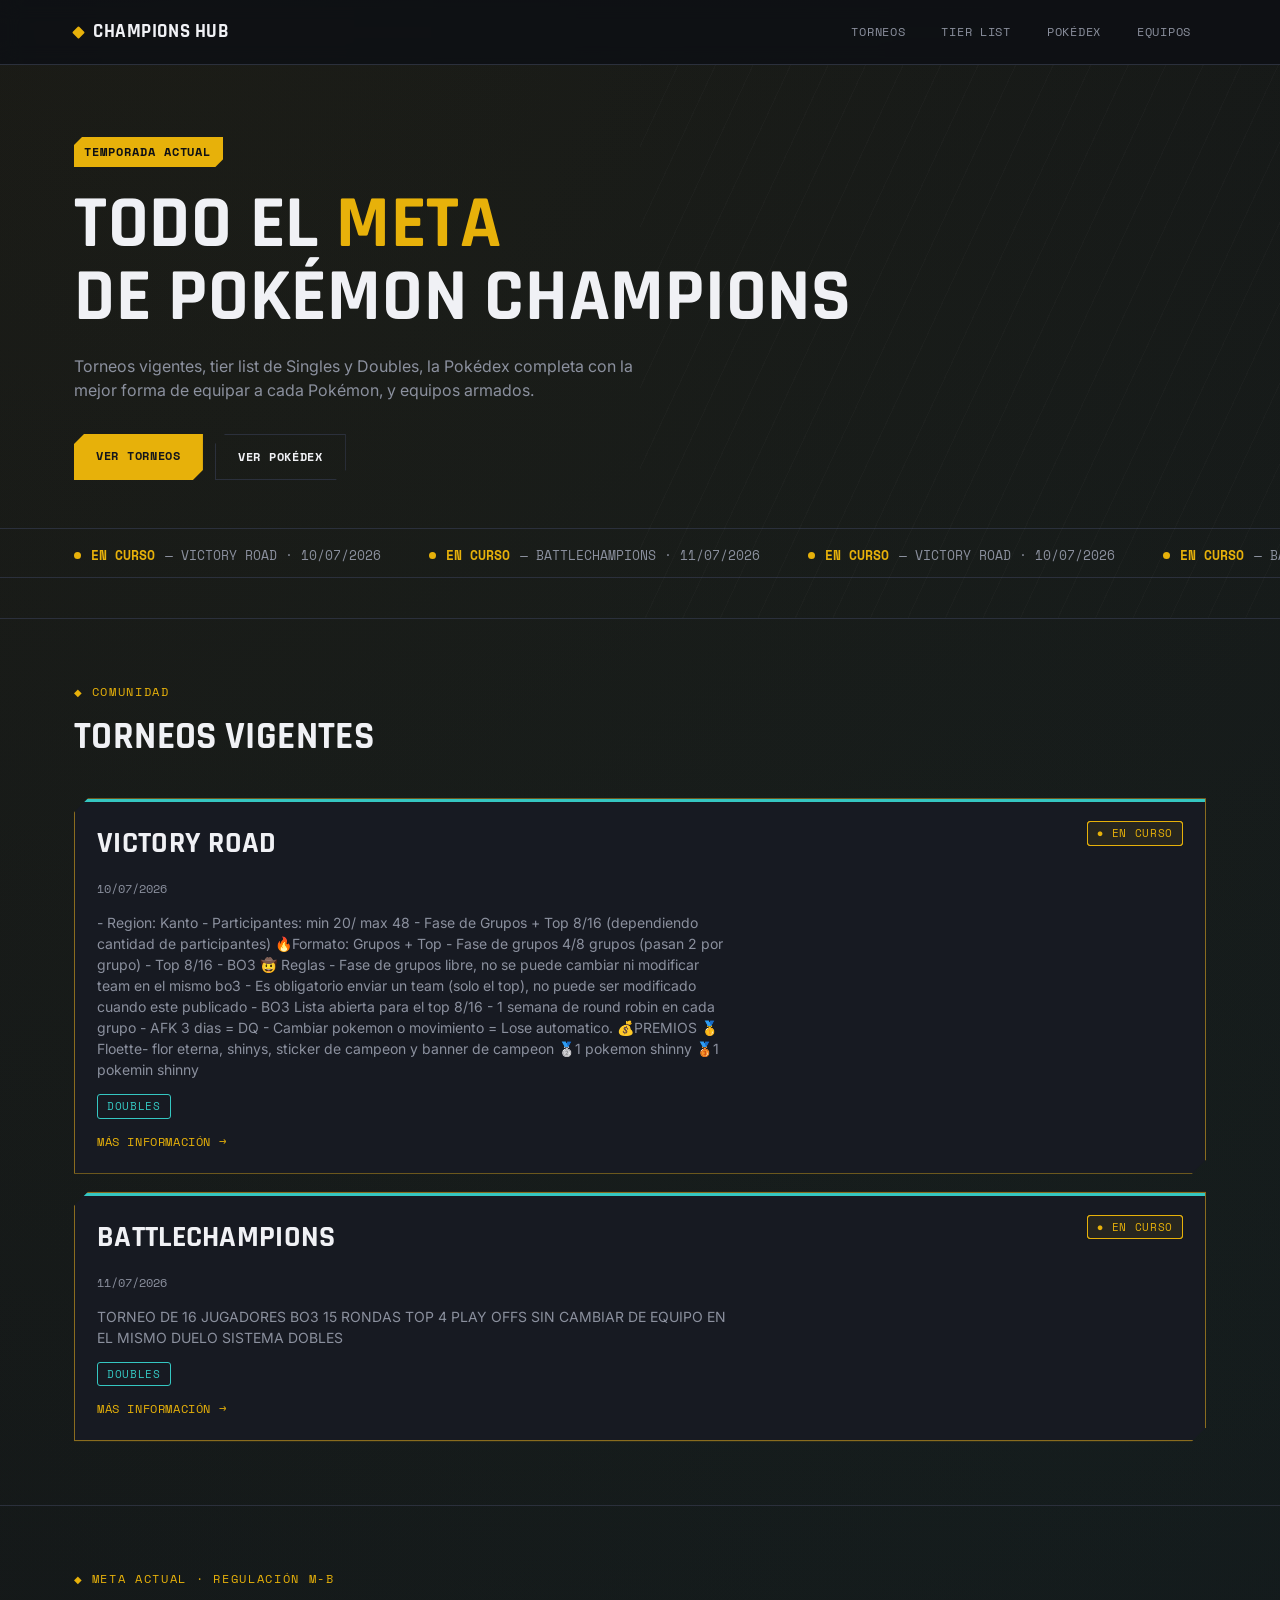
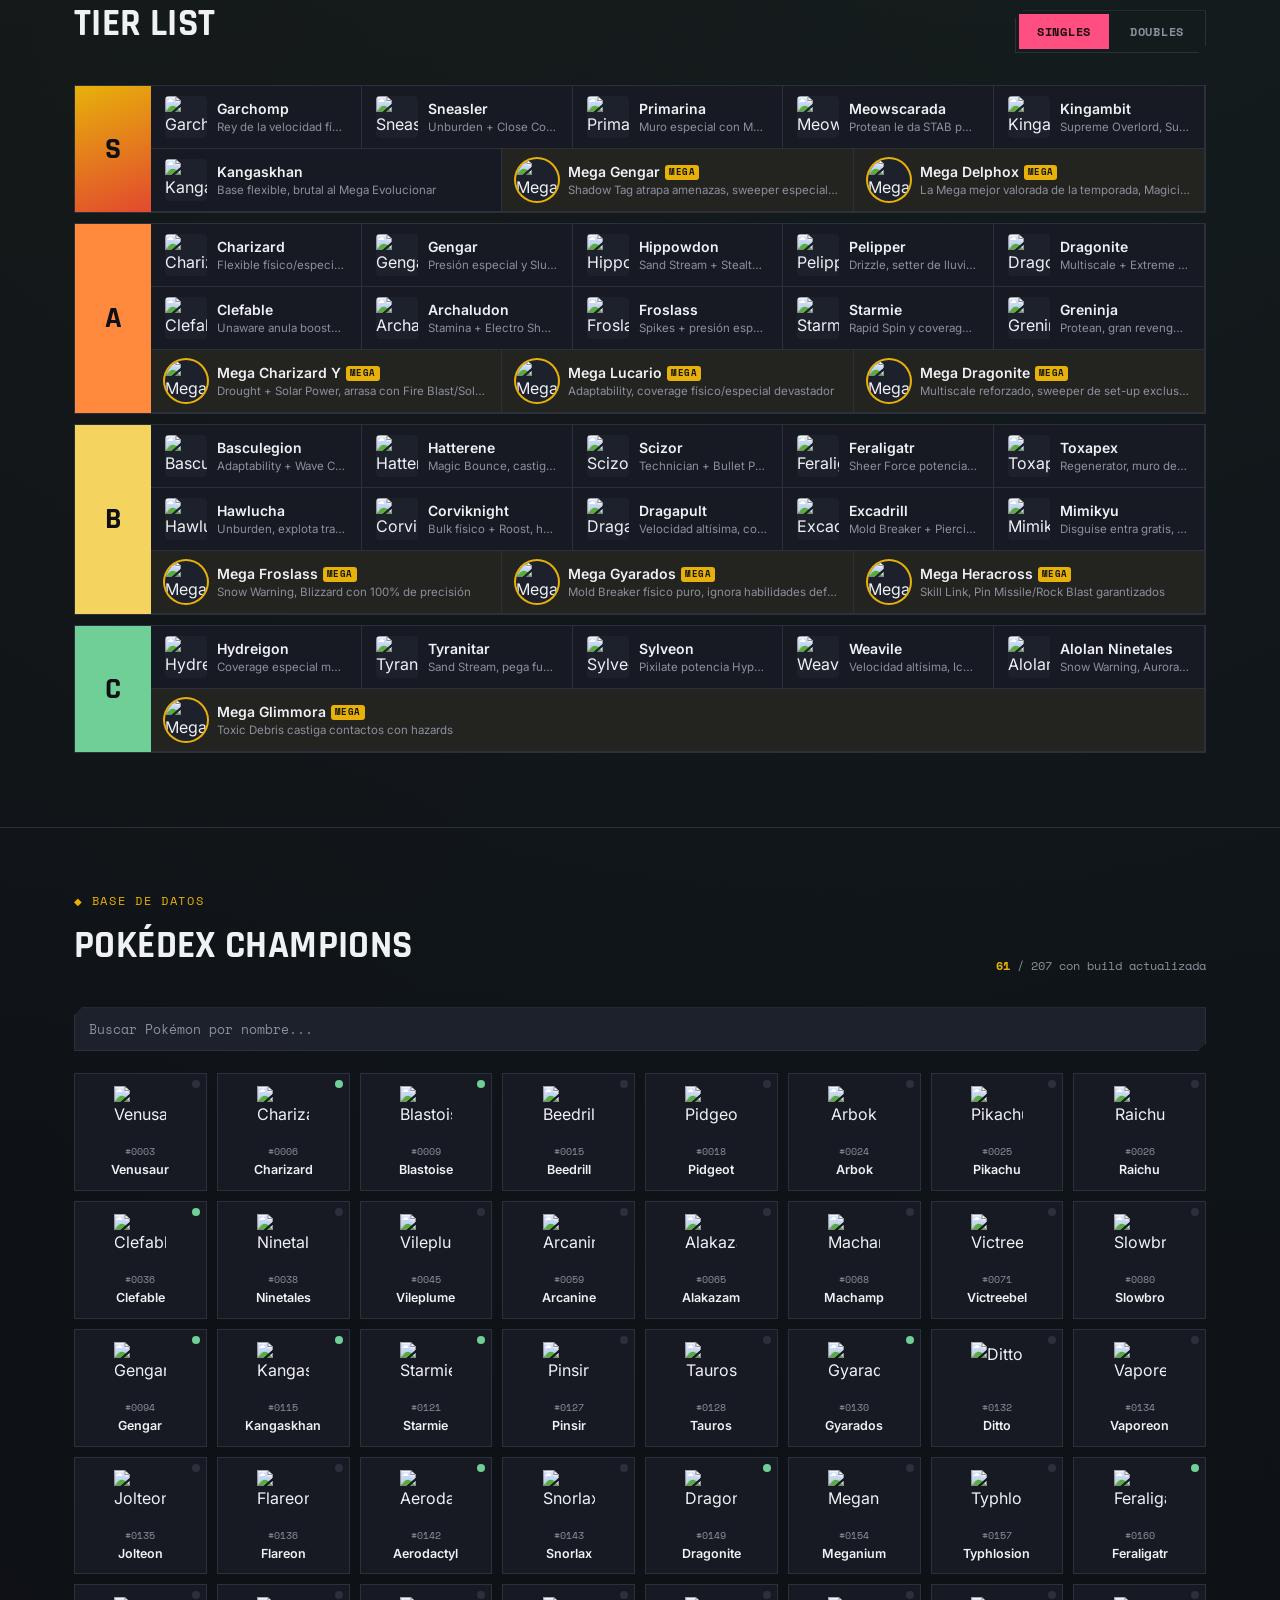
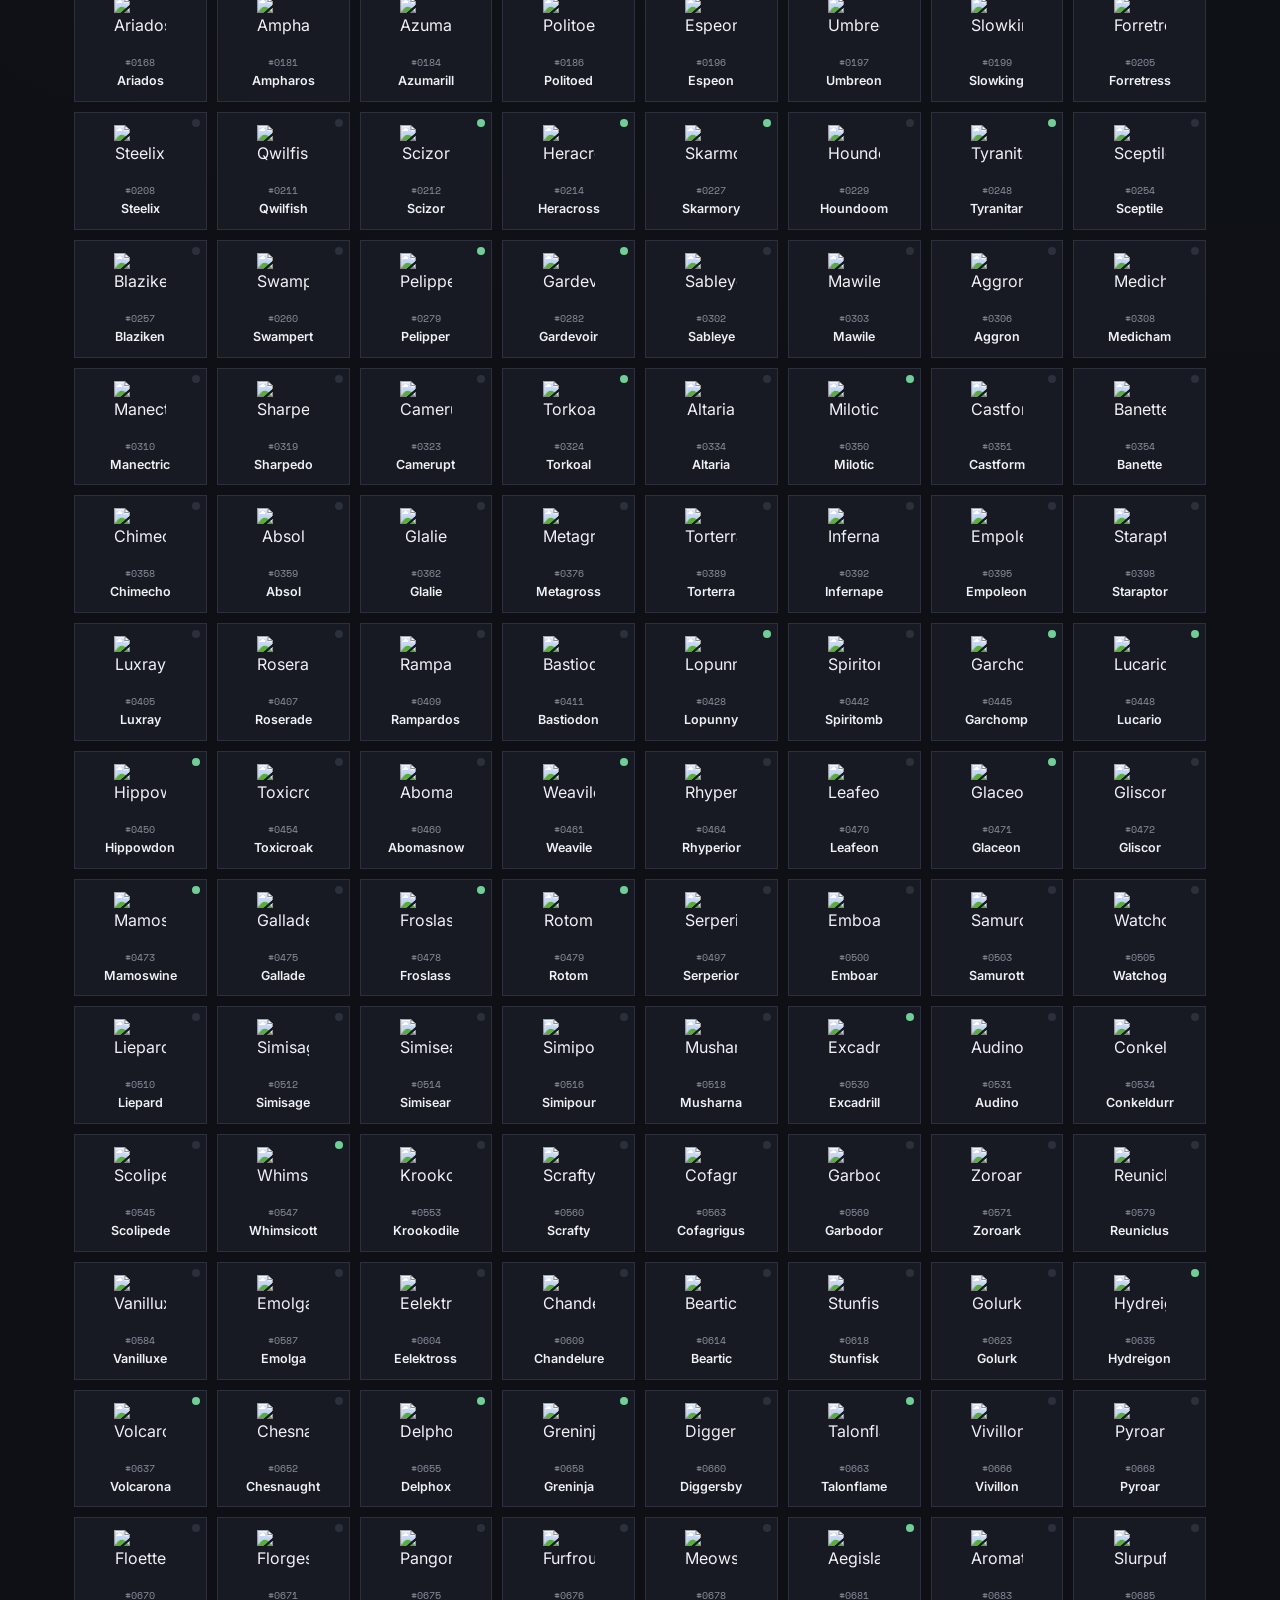
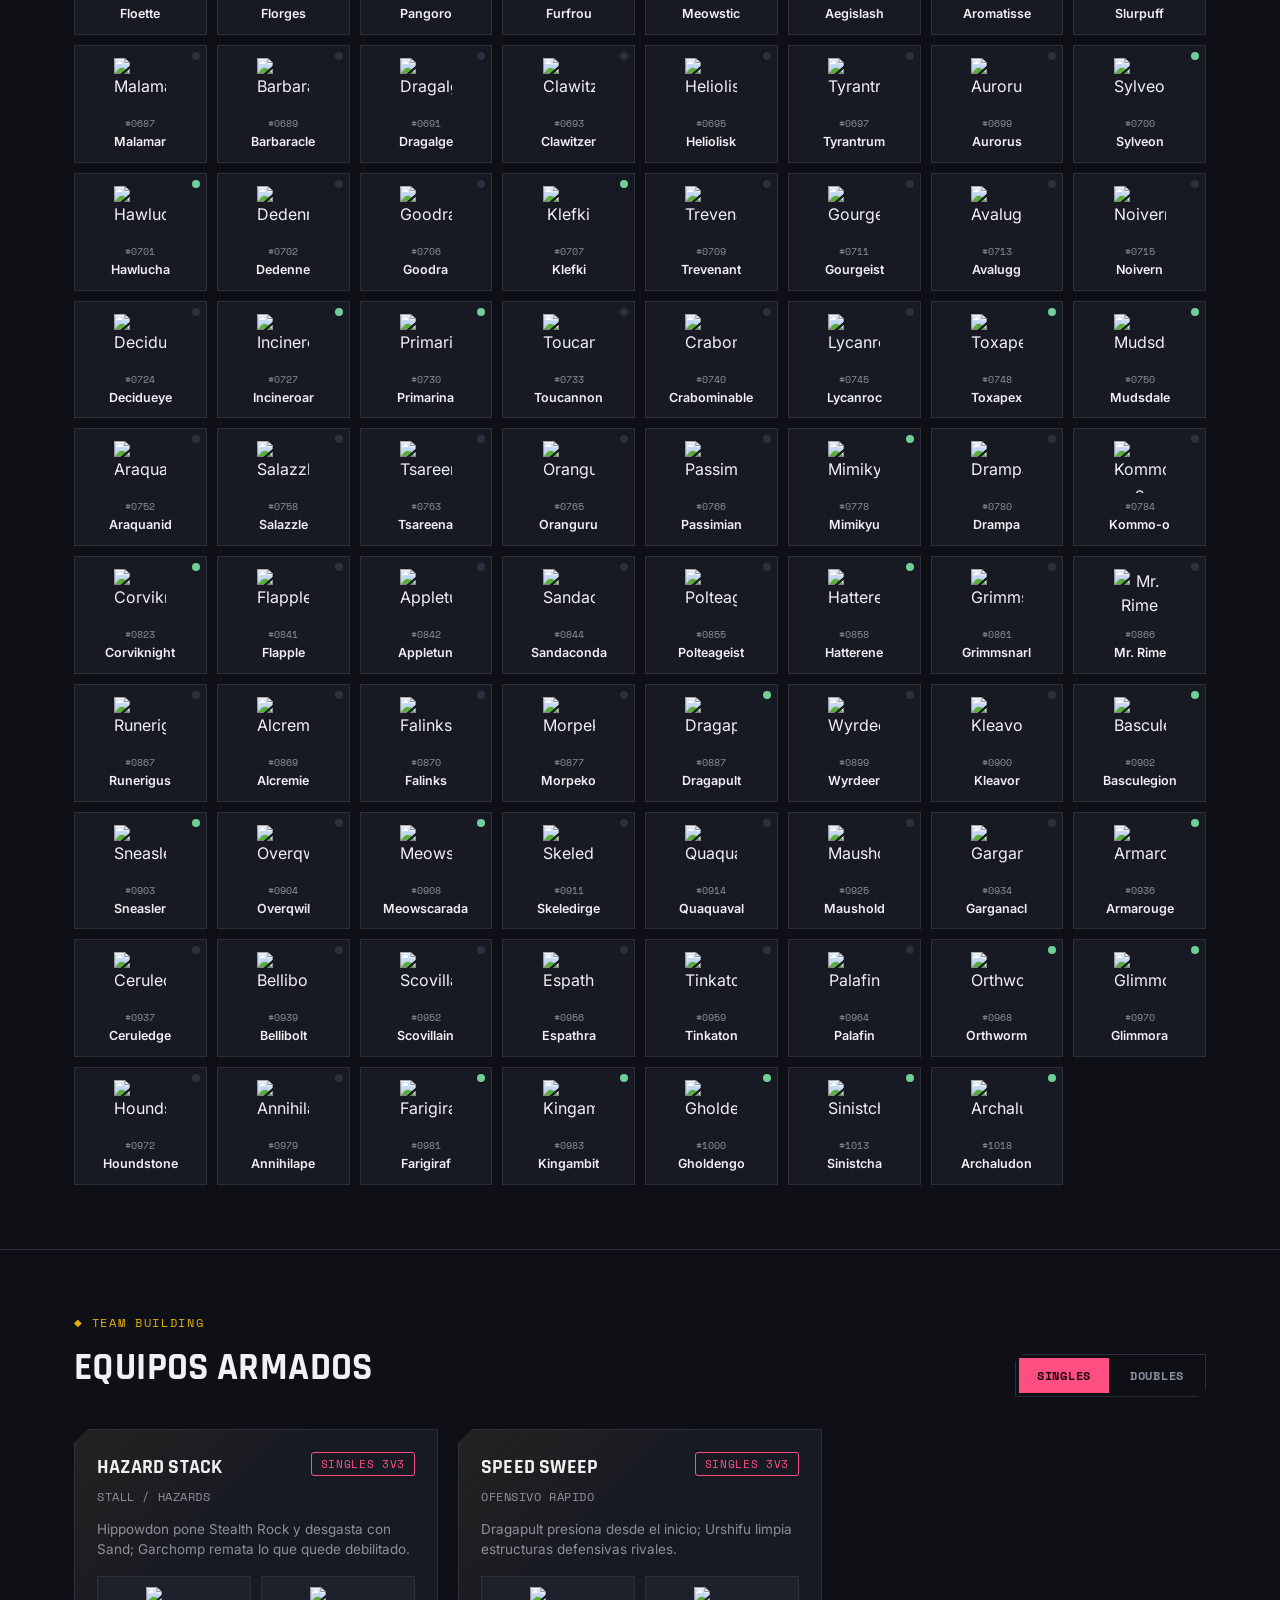
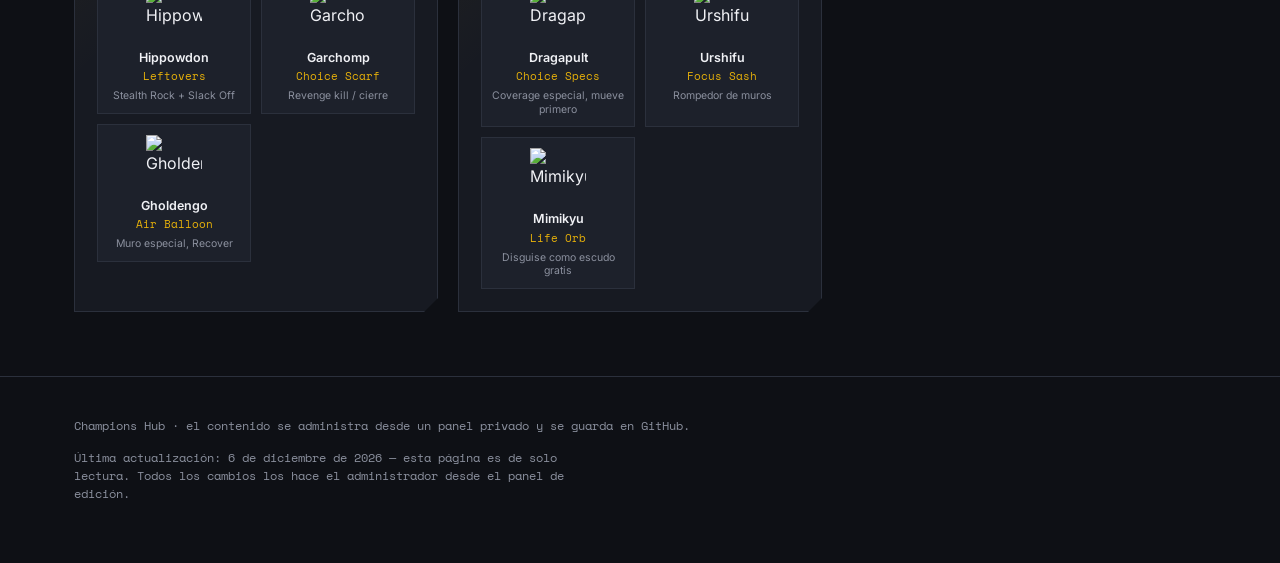
==== commit 1f47c060: "Add files via upload" ====
--- a/index.html
+++ b/index.html
@@ -15,7 +15,6 @@
   <div class="nav-inner">
     <div class="brand"><span class="dot"></span> Champions Hub</div>
     <nav class="links">
-      <a href="#liga">Liga Regular</a>
       <a href="#torneos">Torneos</a>
       <a href="#tierlist">Tier List</a>
       <a href="#pokedex">Pokédex</a>
@@ -41,56 +40,6 @@
   </div>
 </section>
 
-<section id="liga">
-  <div class="wrap">
-    <div class="hud-box liga-hero">
-      <div class="liga-hero-top">
-        <div>
-          <span class="eyebrow">Liga Regular</span>
-          <h2 id="ligaTitulo">BATTLE CHAMPIONS LEAGUE</h2>
-          <div class="liga-sub" id="ligaSub"></div>
-        </div>
-        <span class="liga-status-pill" id="ligaEstadoPill">—</span>
-      </div>
-      <div class="liga-meta-row" id="ligaMetaRow"></div>
-      <div class="liga-premios" id="ligaPremios"></div>
-    </div>
-
-    <div class="liga-tabs" id="ligaTabs">
-      <button data-pane="tabla" class="active">Tabla General</button>
-      <button data-pane="calendario">Calendario</button>
-      <button data-pane="estadisticas">Estadísticas</button>
-      <button data-pane="playoffs">Playoffs</button>
-    </div>
-
-    <div class="liga-pane active" id="pane-tabla">
-      <div class="standings-wrap">
-        <table class="standings-table">
-          <thead>
-            <tr>
-              <th>#</th><th>Jugador</th><th>PJ</th><th>PG</th><th>PP</th><th>JG</th><th>JP</th><th>+/-</th><th>Pts</th><th>%</th><th>Últimos 5</th>
-            </tr>
-          </thead>
-          <tbody id="standingsBody"></tbody>
-        </table>
-      </div>
-      <p style="color:var(--text-muted); font-family:var(--font-mono); font-size:11px; margin-top:10px;">Los 4 primeros lugares (marcados en dorado) clasifican a semifinales.</p>
-    </div>
-
-    <div class="liga-pane" id="pane-calendario">
-      <div class="liga-calendar-grid" id="ligaCalendarGrid"></div>
-    </div>
-
-    <div class="liga-pane" id="pane-estadisticas">
-      <div class="stats-grid" id="ligaStatsGrid"></div>
-    </div>
-
-    <div class="liga-pane" id="pane-playoffs">
-      <div id="ligaPlayoffsBox"></div>
-    </div>
-  </div>
-</section>
-
 <section id="torneos">
   <div class="wrap">
     <div class="section-head">
@@ -107,7 +56,7 @@
   <div class="wrap">
     <div class="section-head">
       <div>
-        <span class="eyebrow">Meta actual</span>
+        <span class="eyebrow">Meta actual · Regulación M-B</span>
         <h2>Tier list</h2>
       </div>
       <div class="section-actions">
@@ -184,12 +133,6 @@
 let currentTierFmt = 'singles';
 let currentTeamFmt = 'singles';
 
-/* Liga Regular - Temporada (módulo nuevo) */
-let LIGA_CONFIG = {};
-let LIGA_JUGADORES = [];
-let LIGA_CALENDARIO = [];
-let LIGA_PLAYOFFS = {};
-
 const SPRITE_BASE = "https://raw.githubusercontent.com/PokeAPI/sprites/master/sprites/pokemon/other/official-artwork/";
 const sprite = dex => `${SPRITE_BASE}${dex}.png`;
 
@@ -201,16 +144,12 @@
 
 async function loadAllData(){
   try{
-    [TORNEOS, TIERS, EQUIPOS, POKEDEX_SPECIES, POKEDEX_BUILDS, LIGA_CONFIG, LIGA_JUGADORES, LIGA_CALENDARIO, LIGA_PLAYOFFS] = await Promise.all([
+    [TORNEOS, TIERS, EQUIPOS, POKEDEX_SPECIES, POKEDEX_BUILDS] = await Promise.all([
       loadJSON('data/torneos.json'),
       loadJSON('data/tiers.json'),
       loadJSON('data/equipos.json'),
       loadJSON('data/pokedex_species.json'),
-      loadJSON('data/pokedex_builds.json'),
-      loadJSON('data/liga_config.json'),
-      loadJSON('data/liga_jugadores.json'),
-      loadJSON('data/liga_calendario.json'),
-      loadJSON('data/liga_playoffs.json')
+      loadJSON('data/pokedex_builds.json')
     ]);
   }catch(e){
     console.error(e);
@@ -271,10 +210,10 @@
         <div class="tier-label">${tier}</div>
         <div class="tier-mons">
           ${data[tier].map(m => `
-            <div class="mon-chip">
+            <div class="mon-chip${m.mega ? ' is-mega' : ''}">
               <img src="${sprite(m.dex)}" alt="${escapeAttr(m.nombre)}" loading="lazy">
               <div class="mon-info">
-                <div class="mon-name">${escapeHtml(m.nombre)}</div>
+                <div class="mon-name">${escapeHtml(m.nombre)}${m.mega ? '<span class="mega-badge">MEGA</span>' : ''}</div>
                 <div class="mon-note">${escapeHtml(m.nota)}</div>
               </div>
             </div>
@@ -393,288 +332,12 @@
   });
 });
 
-/* ============================================================
-   LIGA REGULAR — TEMPORADA (módulo nuevo, no toca nada de arriba)
-   Todo se calcula en el navegador a partir de data/liga_*.json:
-   PJ/PG/PP/JG/JP/Diferencia/Puntos/% y desempates se recalculan
-   solos cada vez que cambian los datos, sin recargar la página.
-   ============================================================ */
-
-function ligaPuntosVictoria(){
-  return (LIGA_CONFIG.puntos && LIGA_CONFIG.puntos.victoria) || 3;
-}
-
-function computeLigaStandings(){
-  const stats = {};
-  (LIGA_JUGADORES || []).forEach(j => {
-    stats[j.nick] = { nick:j.nick, activo:j.activo !== false, pj:0, pg:0, pp:0, jg:0, jp:0, last5:[], h2h:{} };
-  });
-  (LIGA_CALENDARIO || []).forEach(f => {
-    (f.partidos || []).forEach(p => {
-      const A = stats[p.jugadorA], B = stats[p.jugadorB];
-      if(!A || !B) return;
-      let ga, gb;
-      if(p.resultado){
-        ga = p.resultado.ga; gb = p.resultado.gb;
-      } else if(!A.activo || !B.activo){
-        // jugador que abandonó la liga: los encuentros pendientes cuentan como derrota
-        if(!A.activo && !B.activo) return;
-        ga = A.activo ? 2 : 0;
-        gb = A.activo ? 0 : 2;
-      } else {
-        return; // todavía sin jugar
-      }
-      A.pj++; B.pj++;
-      A.jg += ga; A.jp += gb;
-      B.jg += gb; B.jp += ga;
-      const aGana = ga > gb;
-      if(aGana){ A.pg++; B.pp++; A.last5.push('W'); B.last5.push('L'); }
-      else{ B.pg++; A.pp++; B.last5.push('W'); A.last5.push('L'); }
-      A.h2h[p.jugadorB] = aGana ? 'W' : 'L';
-      B.h2h[p.jugadorA] = aGana ? 'L' : 'W';
-    });
-  });
-  const arr = Object.values(stats).map(s => ({
-    ...s,
-    diff: s.jg - s.jp,
-    pts: s.pg * ligaPuntosVictoria(),
-    pct: s.pj ? Math.round((s.pg / s.pj) * 1000) / 10 : 0,
-    last5: s.last5.slice(-5)
-  }));
-  arr.sort((x, y) => {
-    if(y.pts !== x.pts) return y.pts - x.pts;
-    if(x.h2h[y.nick] === 'W') return -1;
-    if(x.h2h[y.nick] === 'L') return 1;
-    if(y.diff !== x.diff) return y.diff - x.diff;
-    if(y.pg !== x.pg) return y.pg - x.pg;
-    return x.nick.localeCompare(y.nick); // último criterio: sorteo (orden estable)
-  });
-  return arr;
-}
-
-function renderLast5(arr){
-  const padded = [...arr];
-  while(padded.length < 5) padded.unshift('P');
-  return padded.map(r => `<span class="${r}">${r === 'P' ? '–' : r}</span>`).join('');
-}
-
-function renderLigaHeader(){
-  const estados = { en_curso:'En curso', playoffs:'Playoffs', finalizada:'Finalizada' };
-  document.getElementById('ligaTitulo').textContent = LIGA_CONFIG.ligaNombre || 'BATTLE CHAMPIONS LEAGUE';
-  document.getElementById('ligaSub').textContent =
-    `${LIGA_CONFIG.temporadaNombre || ''} · Pokémon Champions ${LIGA_CONFIG.formato === 'doubles' ? 'Doubles' : 'Singles'} · ${LIGA_CONFIG.bo || 'BO3'} · Round Robin`;
-  const pill = document.getElementById('ligaEstadoPill');
-  pill.textContent = estados[LIGA_CONFIG.estado] || 'En curso';
-  pill.className = 'liga-status-pill ' + (LIGA_CONFIG.estado || '');
-  document.getElementById('ligaMetaRow').innerHTML = `
-    <div class="liga-meta-item"><b>${LIGA_CONFIG.totalJugadores || 16}</b>Jugadores</div>
-    <div class="liga-meta-item"><b>${LIGA_CONFIG.totalFechas || 15}</b>Fechas</div>
-    <div class="liga-meta-item"><b>Round Robin</b>Todos contra todos</div>
-  `;
-  document.getElementById('ligaPremios').innerHTML = `
-    <div class="liga-premio"><span class="medal">🥇</span> 1° Lugar — ${escapeHtml(LIGA_CONFIG.premios ? LIGA_CONFIG.premios.primero : '')}</div>
-    <div class="liga-premio"><span class="medal">🥈</span> 2° Lugar — ${escapeHtml(LIGA_CONFIG.premios ? LIGA_CONFIG.premios.segundo : '')}</div>
-  `;
-}
-
-function renderStandings(){
-  const arr = computeLigaStandings();
-  document.getElementById('standingsBody').innerHTML = arr.map((s, i) => `
-    <tr onclick="openPlayerProfile(${JSON.stringify(s.nick)})">
-      <td class="pos-num">${i + 1}</td>
-      <td><div class="player-cell"><span class="player-dot ${s.activo ? '' : 'inactivo'}" title="${s.activo ? 'Activo' : 'Retirado'}"></span>${escapeHtml(s.nick)}</div></td>
-      <td>${s.pj}</td><td>${s.pg}</td><td>${s.pp}</td><td>${s.jg}</td><td>${s.jp}</td>
-      <td class="${s.diff > 0 ? 'diff-pos' : s.diff < 0 ? 'diff-neg' : ''}">${s.diff > 0 ? '+' : ''}${s.diff}</td>
-      <td class="pts">${s.pts}</td>
-      <td>${s.pct}%</td>
-      <td><div class="last5">${renderLast5(s.last5)}</div></td>
-    </tr>
-  `).join('') || `<tr><td colspan="11" style="color:var(--text-muted); font-family:var(--font-mono); font-size:12px;">Todavía no hay jugadores cargados.</td></tr>`;
-}
-
-function renderLigaCalendar(){
-  const grid = document.getElementById('ligaCalendarGrid');
-  grid.innerHTML = (LIGA_CALENDARIO || []).map(f => {
-    const jugados = f.partidos.filter(p => p.resultado).length;
-    const completa = jugados === f.partidos.length;
-    return `
-      <div class="hud-box fecha-card" onclick="openFechaModal(${f.fecha})">
-        <div class="fecha-num">Fecha ${f.fecha}</div>
-        <div class="fecha-name">${jugados}/${f.partidos.length} partidos jugados</div>
-        <span class="fecha-badge ${completa ? 'completa' : (f.abierta ? 'abierta' : '')}">${completa ? '✔ Completa' : (f.abierta ? '● Abierta' : 'Cerrada')}</span>
-      </div>
-    `;
-  }).join('');
-}
-
-function openFechaModal(fechaNum){
-  const f = (LIGA_CALENDARIO || []).find(x => x.fecha === fechaNum);
-  if(!f) return;
-  openModal(`
-    <h3>Fecha ${f.fecha}</h3>
-    <div class="match-list">
-      ${f.partidos.map(p => {
-        const r = p.resultado;
-        const aGana = r && r.ga > r.gb, bGana = r && r.gb > r.ga;
-        return `
-        <div class="match-row">
-          <span class="mp-name ${aGana ? 'winner' : ''}">${escapeHtml(p.jugadorA)}</span>
-          <span class="mp-score ${r ? 'decided' : ''}">${r ? `${r.ga} - ${r.gb}` : 'vs'}</span>
-          <span class="mp-name ${bGana ? 'winner' : ''}">${escapeHtml(p.jugadorB)}</span>
-        </div>`;
-      }).join('')}
-    </div>
-    <div class="modal-actions"><button class="btn btn--ghost btn--sm" onclick="closeModal()">Cerrar</button></div>
-  `);
-}
-
-function renderLigaStats(){
-  const arr = computeLigaStandings();
-  const grid = document.getElementById('ligaStatsGrid');
-  if(arr.length === 0){ grid.innerHTML = ''; return; }
-  const top = (key) => [...arr].sort((a, b) => b[key] - a[key])[0];
-  const jugados = arr.filter(s => s.pj > 0);
-  const menosJP = jugados.length ? [...jugados].sort((a, b) => a.jp - b.jp)[0] : null;
-  const rachas = arr.map(s => {
-    let racha = 0, tipo = null;
-    for(let i = s.last5.length - 1; i >= 0; i--){
-      const r = s.last5[i];
-      if(tipo === null){ tipo = r; racha = 1; }
-      else if(r === tipo) racha++;
-      else break;
-    }
-    return { nick:s.nick, racha, tipo };
-  });
-  const mejorRacha = [...rachas].filter(s => s.tipo === 'W').sort((a, b) => b.racha - a.racha)[0];
-
-  const cards = [
-    ['Líder del torneo', arr[0], arr[0] ? `${arr[0].pts} pts` : '—'],
-    ['Más victorias', top('pg'), `${top('pg').pg} PG`],
-    ['Mejor diferencia', top('diff'), `${top('diff').diff >= 0 ? '+' : ''}${top('diff').diff}`],
-    ['Más juegos ganados', top('jg'), `${top('jg').jg} JG`],
-    ['Menos juegos perdidos', menosJP, menosJP ? `${menosJP.jp} JP` : '—'],
-    ['Mejor porcentaje', top('pct'), `${top('pct').pct}%`],
-    ['Ranking ofensivo', top('jg'), `${top('jg').jg} juegos ganados`],
-    ['Ranking defensivo', menosJP, menosJP ? `${menosJP.jp} juegos perdidos` : '—']
-  ];
-  grid.innerHTML = cards.map(([label, s, val]) => `
-    <div class="hud-box stat-card">
-      <div class="stat-label">${label}</div>
-      <div class="stat-player">${s ? escapeHtml(s.nick) : '—'}</div>
-      <div class="stat-value">${val}</div>
-    </div>
-  `).join('') + (mejorRacha ? `
-    <div class="hud-box stat-card">
-      <div class="stat-label">Mayor racha</div>
-      <div class="stat-player">${escapeHtml(mejorRacha.nick)}</div>
-      <div class="stat-value">${mejorRacha.racha} victorias seguidas</div>
-    </div>` : '');
-}
-
-function bracketMatchHtml(m){
-  const r = m.resultado;
-  const aGana = r && r.ga > r.gb, bGana = r && r.gb > r.ga;
-  return `
-    <div class="bracket-match">
-      <div class="bm-side ${aGana ? 'winner' : ''}"><span>${escapeHtml(m.jugadorA)}</span><span class="bm-score">${r ? r.ga : '–'}</span></div>
-      <div class="bm-side ${bGana ? 'winner' : ''}"><span>${escapeHtml(m.jugadorB)}</span><span class="bm-score">${r ? r.gb : '–'}</span></div>
-    </div>`;
-}
-
-function renderLigaPlayoffs(){
-  const box = document.getElementById('ligaPlayoffsBox');
-  if(!LIGA_PLAYOFFS.generado){
-    box.innerHTML = `<div class="hud-box bracket-pending" style="padding:30px;">Los playoffs (Top 4) se generan automáticamente cuando el administrador cierra la Fecha 15. Todavía no están disponibles.</div>`;
-    return;
-  }
-  const sf = LIGA_PLAYOFFS.semifinal || [];
-  const final = LIGA_PLAYOFFS.final;
-  box.innerHTML = `
-    <div class="bracket">
-      <div class="bracket-col"><h4>Semifinales (BO3)</h4>${sf.map(bracketMatchHtml).join('') || '<p class="bracket-pending">—</p>'}</div>
-      <div class="bracket-col"><h4>Final (BO5)</h4>${final ? bracketMatchHtml(final) : '<p class="bracket-pending">Se define al terminar las semifinales.</p>'}</div>
-    </div>
-  `;
-}
-
-function openPlayerProfile(nick){
-  const arr = computeLigaStandings();
-  const idx = arr.findIndex(s => s.nick === nick);
-  const s = arr[idx];
-  if(!s) return;
-  let proximo = null;
-  for(const f of (LIGA_CALENDARIO || [])){
-    for(const p of f.partidos){
-      if(!p.resultado && (p.jugadorA === nick || p.jugadorB === nick)){
-        proximo = { fecha:f.fecha, rival: p.jugadorA === nick ? p.jugadorB : p.jugadorA };
-        break;
-      }
-    }
-    if(proximo) break;
-  }
-  const historial = [];
-  (LIGA_CALENDARIO || []).forEach(f => {
-    f.partidos.forEach(p => {
-      if(p.resultado && (p.jugadorA === nick || p.jugadorB === nick)){
-        const rival = p.jugadorA === nick ? p.jugadorB : p.jugadorA;
-        const propio = p.jugadorA === nick ? p.resultado.ga : p.resultado.gb;
-        const rivalScore = p.jugadorA === nick ? p.resultado.gb : p.resultado.ga;
-        historial.push({ fecha:f.fecha, rival, propio, rivalScore, gano: propio > rivalScore });
-      }
-    });
-  });
-  openModal(`
-    <div class="player-profile-head">
-      <div><h3>${escapeHtml(nick)}</h3><span class="tag">Posición #${idx + 1}</span></div>
-      <span class="player-dot ${s.activo ? '' : 'inactivo'}" title="${s.activo ? 'Activo' : 'Retirado'}"></span>
-    </div>
-    <dl class="profile-grid">
-      <dt>Puntos</dt><dd>${s.pts}</dd>
-      <dt>PJ</dt><dd>${s.pj}</dd>
-      <dt>PG</dt><dd>${s.pg}</dd>
-      <dt>PP</dt><dd>${s.pp}</dd>
-      <dt>JG</dt><dd>${s.jg}</dd>
-      <dt>JP</dt><dd>${s.jp}</dd>
-      <dt>Diferencia</dt><dd>${s.diff >= 0 ? '+' : ''}${s.diff}</dd>
-      <dt>Porcentaje</dt><dd>${s.pct}%</dd>
-    </dl>
-    <div class="profile-next">${proximo ? `Próximo rival: <b>${escapeHtml(proximo.rival)}</b> (Fecha ${proximo.fecha})` : 'Sin partidos pendientes.'}</div>
-    <div class="profile-history">
-      ${historial.length ? historial.map(h => `
-        <div class="ph-row">
-          <span>Fecha ${h.fecha} vs ${escapeHtml(h.rival)}</span>
-          <span style="color:${h.gano ? 'var(--green)' : 'var(--red)'}">${h.propio}-${h.rivalScore}</span>
-        </div>
-      `).join('') : '<p style="color:var(--text-muted); font-size:12px;">Todavía no hay partidos jugados.</p>'}
-    </div>
-    <div class="modal-actions"><button class="btn btn--ghost btn--sm" onclick="closeModal()">Cerrar</button></div>
-  `);
-}
-
-function renderLiga(){
-  renderLigaHeader();
-  renderStandings();
-  renderLigaCalendar();
-  renderLigaStats();
-  renderLigaPlayoffs();
-}
-
-document.getElementById('ligaTabs').addEventListener('click', e => {
-  const btn = e.target.closest('button');
-  if(!btn) return;
-  document.querySelectorAll('#ligaTabs button').forEach(b => b.classList.remove('active'));
-  btn.classList.add('active');
-  document.querySelectorAll('.liga-pane').forEach(p => p.classList.remove('active'));
-  document.getElementById('pane-' + btn.dataset.pane).classList.add('active');
-});
-
 (async function init(){
   await loadAllData();
   renderTorneos();
   renderTierList('singles');
   renderEquipos('singles');
   renderPokedex('');
-  renderLiga();
 })();
 </script>
 
--- a/style.css
+++ b/style.css
@@ -308,6 +308,13 @@
 .mon-chip .mon-name{font-weight:600; font-size:14px; white-space:nowrap; overflow:hidden; text-overflow:ellipsis;}
 .mon-chip .mon-note{font-size:11.5px; color:var(--text-muted); white-space:nowrap; overflow:hidden; text-overflow:ellipsis;}
 .mon-chip .icon-btn{flex-shrink:0;}
+.mon-chip.is-mega{background:rgba(231,177,10,0.06);}
+.mon-chip.is-mega img{box-shadow:0 0 0 2px var(--gold); border-radius:50%;}
+.mega-badge{
+  display:inline-block; font-family:var(--font-mono); font-size:8.5px; font-weight:700;
+  letter-spacing:0.05em; color:#14161C; background:var(--gold); padding:1px 4px;
+  border-radius:3px; vertical-align:middle; margin-left:5px; transform:translateY(-1px);
+}
 
 /* ======================================================
    EQUIPOS
@@ -439,146 +446,3 @@
   .field-row{grid-template-columns:1fr;}
   .mons-editor-row{grid-template-columns:1fr;}
 }
-
-/* ======================================================
-   LIGA REGULAR — TEMPORADA (nuevo módulo, no toca nada de arriba)
-   ====================================================== */
-.liga-hero{
-  padding:26px; margin-bottom:32px; position:relative; overflow:hidden;
-}
-.liga-hero-top{display:flex; justify-content:space-between; align-items:flex-start; gap:16px; flex-wrap:wrap;}
-.liga-hero h2{font-size:clamp(24px,3.4vw,32px); text-transform:uppercase; margin-top:4px;}
-.liga-hero .liga-sub{font-family:var(--font-mono); font-size:12px; color:var(--text-muted); letter-spacing:0.05em; margin-top:4px;}
-.liga-status-pill{
-  font-family:var(--font-mono); font-size:11px; text-transform:uppercase; letter-spacing:0.06em;
-  padding:5px 12px; border-radius:3px; border:1px solid var(--gold-dim); color:var(--gold);
-  display:inline-flex; align-items:center; gap:6px;
-}
-.liga-status-pill.finalizada{color:var(--green); border-color:var(--green);}
-.liga-status-pill.playoffs{color:var(--magenta); border-color:var(--magenta);}
-.liga-meta-row{display:flex; gap:22px; flex-wrap:wrap; margin-top:18px;}
-.liga-meta-item{font-family:var(--font-mono); font-size:12px; color:var(--text-muted);}
-.liga-meta-item b{display:block; font-family:var(--font-display); font-size:18px; color:var(--text); font-weight:700; letter-spacing:0.02em;}
-.liga-premios{display:flex; gap:14px; margin-top:18px; flex-wrap:wrap;}
-.liga-premio{
-  display:flex; align-items:center; gap:10px; background:var(--surface-2); border:1px solid var(--border);
-  padding:9px 14px; font-size:13px;
-}
-.liga-premio .medal{font-size:18px;}
-
-.liga-tabs{
-  display:inline-flex; border:1px solid var(--border); padding:3px; gap:3px; flex-wrap:wrap;
-  clip-path:polygon(8px 0, 100% 0, 100% calc(100% - 8px), calc(100% - 8px) 100%, 0 100%, 0 8px);
-  margin-bottom:28px;
-}
-.liga-tabs button{
-  background:transparent; border:none; color:var(--text-muted); cursor:pointer;
-  font-family:var(--font-mono); font-size:12px; letter-spacing:0.06em; text-transform:uppercase;
-  padding:9px 16px; font-weight:700;
-}
-.liga-tabs button.active{background:var(--gold); color:#14161C;}
-.liga-pane{display:none;}
-.liga-pane.active{display:block;}
-
-/* tabla general */
-.standings-wrap{overflow-x:auto; border:1px solid var(--border);}
-.standings-table{width:100%; border-collapse:collapse; min-width:920px; font-size:13px;}
-.standings-table th{
-  font-family:var(--font-mono); font-size:10.5px; text-transform:uppercase; letter-spacing:0.05em;
-  color:var(--text-muted); text-align:left; padding:12px 10px; background:var(--surface-2);
-  border-bottom:1px solid var(--border); white-space:nowrap;
-}
-.standings-table td{padding:11px 10px; border-bottom:1px solid var(--border); white-space:nowrap;}
-.standings-table tbody tr{cursor:pointer; transition:background .15s;}
-.standings-table tbody tr:hover{background:var(--surface-2);}
-.standings-table tbody tr:nth-child(-n+4){box-shadow:inset 3px 0 0 var(--gold);}
-.standings-table .pos-num{font-family:var(--font-display); font-weight:700; font-size:15px;}
-.standings-table .player-cell{display:flex; align-items:center; gap:8px; font-weight:600;}
-.player-dot{width:7px; height:7px; border-radius:50%; background:var(--green); flex-shrink:0;}
-.player-dot.inactivo{background:var(--red);}
-.standings-table .pts{color:var(--gold); font-weight:700; font-family:var(--font-mono);}
-.diff-pos{color:var(--green);} .diff-neg{color:var(--red);}
-.last5{display:flex; gap:3px;}
-.last5 span{
-  width:18px; height:18px; border-radius:3px; font-family:var(--font-mono); font-size:10px; font-weight:700;
-  display:flex; align-items:center; justify-content:center; color:#0E1015;
-}
-.last5 .W{background:var(--green);} .last5 .L{background:var(--red); color:#fff;} .last5 .P{background:var(--border); color:var(--text-muted);}
-
-/* calendario */
-.liga-calendar-grid{display:grid; grid-template-columns:repeat(auto-fill, minmax(230px,1fr)); gap:14px;}
-.fecha-card{padding:18px; cursor:pointer; transition:border-color .15s, transform .15s;}
-.fecha-card:hover{border-color:var(--gold-dim); transform:translateY(-2px);}
-.fecha-card .fecha-num{font-family:var(--font-display); font-size:26px; font-weight:700;}
-.fecha-card .fecha-name{font-family:var(--font-mono); font-size:11px; color:var(--text-muted); text-transform:uppercase; margin-top:2px;}
-.fecha-card .fecha-progress{margin-top:12px; font-family:var(--font-mono); font-size:11px; color:var(--text-muted);}
-.fecha-badge{
-  display:inline-block; margin-top:10px; font-family:var(--font-mono); font-size:10.5px; text-transform:uppercase;
-  padding:3px 8px; border-radius:3px; border:1px solid var(--border); color:var(--text-muted);
-}
-.fecha-badge.completa{color:var(--green); border-color:var(--green);}
-.fecha-badge.abierta{color:var(--gold); border-color:var(--gold-dim);}
-
-.match-list{display:flex; flex-direction:column; gap:8px;}
-.match-row{
-  display:flex; align-items:center; justify-content:space-between; gap:10px;
-  background:var(--surface-2); border:1px solid var(--border); padding:10px 12px; font-size:13px;
-}
-.match-row .mp-name{flex:1; font-weight:600;}
-.match-row .mp-name.winner{color:var(--gold);}
-.match-row .mp-score{font-family:var(--font-mono); font-weight:700; font-size:13px; color:var(--text-muted); padding:0 10px;}
-.match-row .mp-score.decided{color:var(--gold);}
-.match-row select{background:var(--surface); border:1px solid var(--border); color:var(--text); padding:6px 8px; font-family:var(--font-mono); font-size:12px;}
-
-/* estadísticas */
-.stats-grid{display:grid; grid-template-columns:repeat(auto-fill, minmax(230px,1fr)); gap:14px;}
-.stat-card{padding:18px;}
-.stat-card .stat-label{font-family:var(--font-mono); font-size:11px; text-transform:uppercase; color:var(--text-muted); letter-spacing:0.05em;}
-.stat-card .stat-player{font-family:var(--font-display); font-size:22px; font-weight:700; margin-top:8px;}
-.stat-card .stat-value{font-family:var(--font-mono); font-size:13px; color:var(--gold); margin-top:4px;}
-
-/* playoffs */
-.bracket{display:grid; grid-template-columns:1fr 1fr; gap:24px;}
-.bracket-col h4{font-family:var(--font-mono); font-size:12px; text-transform:uppercase; color:var(--text-muted); letter-spacing:0.06em; margin-bottom:12px;}
-.bracket-match{background:var(--surface-2); border:1px solid var(--border); padding:14px; margin-bottom:12px;}
-.bracket-match .bm-side{display:flex; justify-content:space-between; align-items:center; padding:6px 0; font-size:14px; font-weight:600;}
-.bracket-match .bm-side.winner{color:var(--gold);}
-.bracket-match .bm-side .bm-score{font-family:var(--font-mono); color:var(--text-muted);}
-.bracket-final{grid-column:1 / -1;}
-.bracket-pending{color:var(--text-muted); font-size:13px; font-family:var(--font-mono); padding:16px 0; text-align:center;}
-
-/* ficha de jugador (modal) */
-.player-profile-head{display:flex; align-items:center; justify-content:space-between; gap:14px; margin-bottom:18px;}
-.player-profile-head h3{font-size:22px; text-transform:uppercase;}
-.profile-grid{display:grid; grid-template-columns:1fr 1fr; gap:8px 16px; margin-bottom:16px;}
-.profile-grid dt{font-family:var(--font-mono); font-size:10.5px; text-transform:uppercase; color:var(--text-muted);}
-.profile-grid dd{margin:0 0 8px; font-size:14px; font-weight:600;}
-.profile-next{
-  font-family:var(--font-mono); font-size:12px; color:var(--text-muted); padding:10px 12px;
-  border:1px solid var(--border); margin-bottom:14px;
-}
-.profile-history{max-height:220px; overflow-y:auto; display:flex; flex-direction:column; gap:6px;}
-.profile-history .ph-row{display:flex; justify-content:space-between; font-size:12.5px; padding:7px 10px; background:var(--surface-2); border:1px solid var(--border);}
-
-/* ================= LIGA ADMIN (solo admin.html) ================= */
-.liga-gate{padding:26px; max-width:420px; margin:0 auto;}
-.liga-gate h3{margin-bottom:8px;}
-.liga-gate .hint{margin-bottom:16px;}
-.matchday-card{padding:20px; margin-bottom:16px;}
-.matchday-head{display:flex; justify-content:space-between; align-items:center; gap:10px; margin-bottom:14px; flex-wrap:wrap;}
-.matchday-head h4{font-size:18px; text-transform:uppercase;}
-.reglas-editor{display:flex; flex-direction:column; gap:8px; margin-bottom:10px;}
-.reglas-editor-row{display:flex; gap:8px; align-items:center;}
-.reglas-editor-row input{flex:1;}
-.jugadores-admin-grid{display:grid; grid-template-columns:1fr 1fr; gap:10px;}
-.jugador-admin-row{
-  display:grid; grid-template-columns:1fr 1fr auto auto; gap:8px; align-items:center;
-  background:var(--surface-2); border:1px solid var(--border); padding:8px;
-}
-@media (max-width:640px){
-  .bracket{grid-template-columns:1fr;}
-  .profile-grid{grid-template-columns:1fr;}
-  .jugadores-admin-grid{grid-template-columns:1fr;}
-  .jugador-admin-row{grid-template-columns:1fr 1fr;}
-  .standings-table{min-width:760px;}
-}
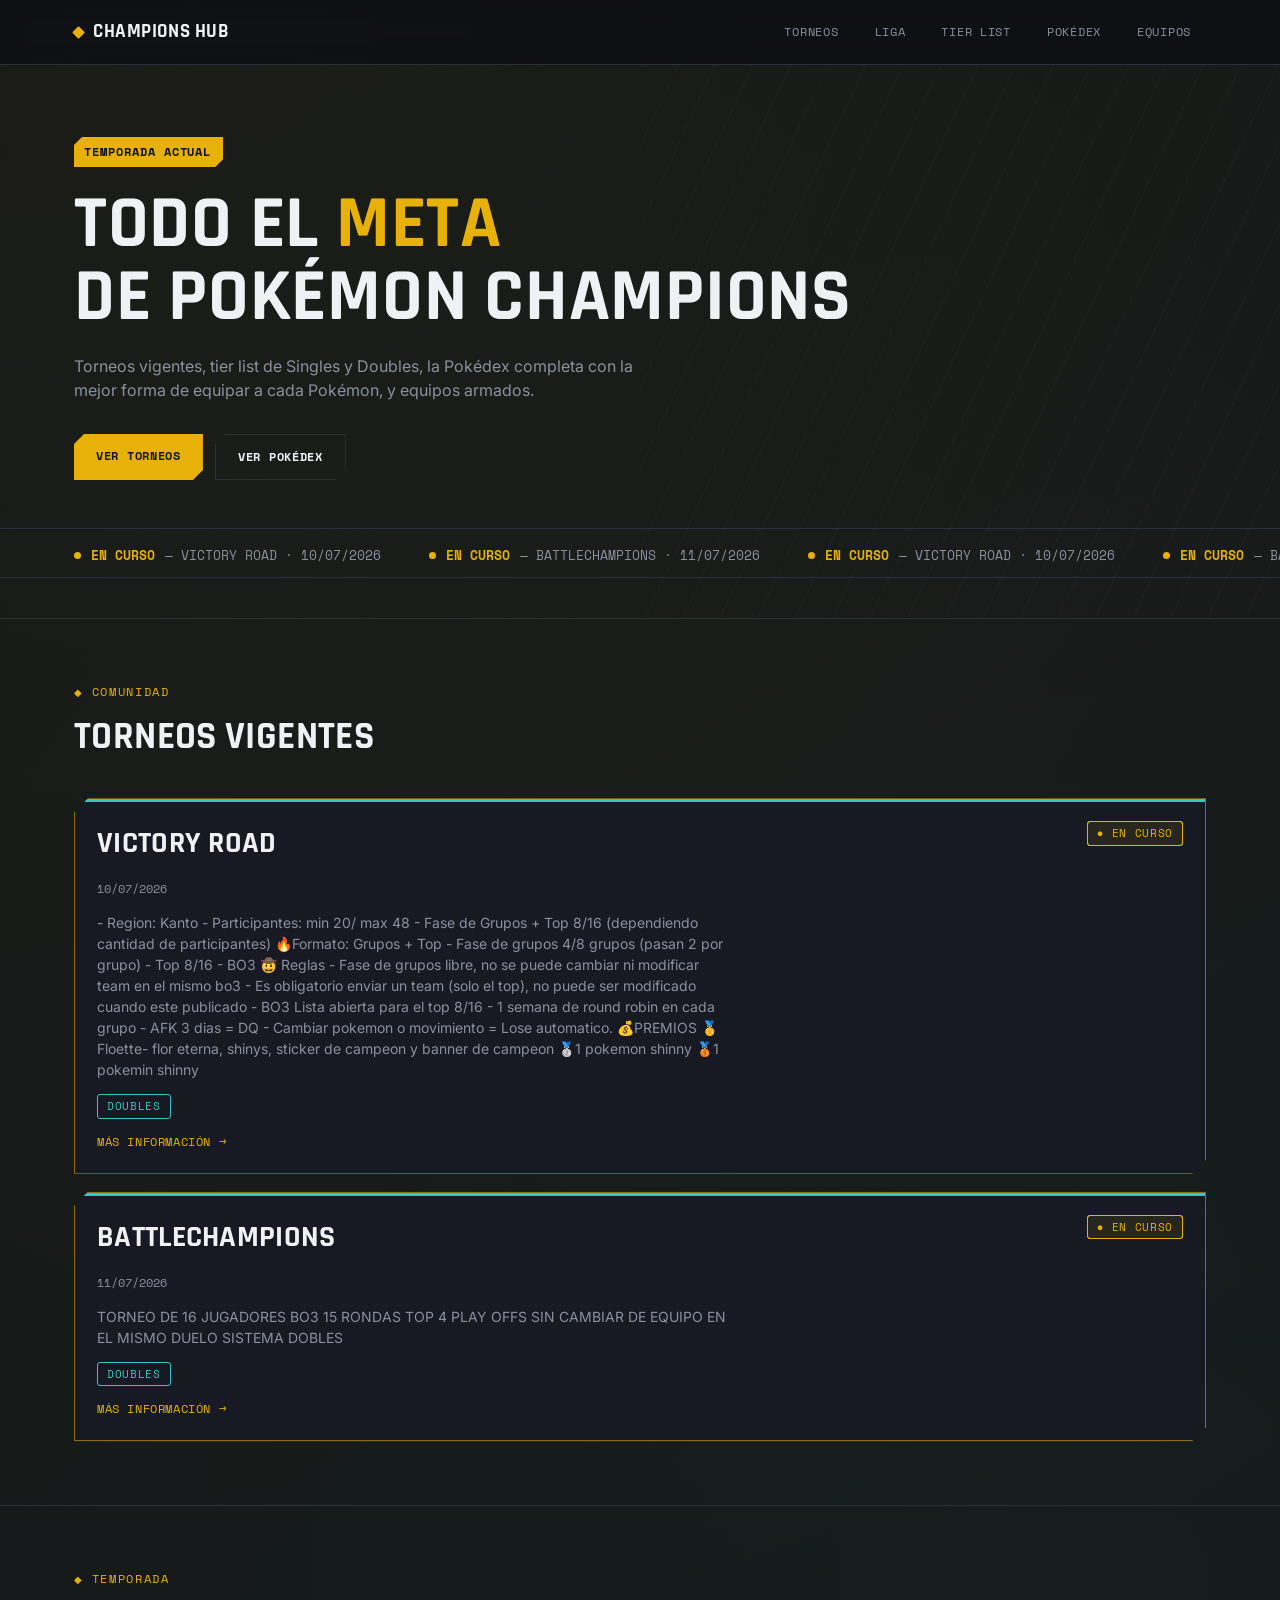
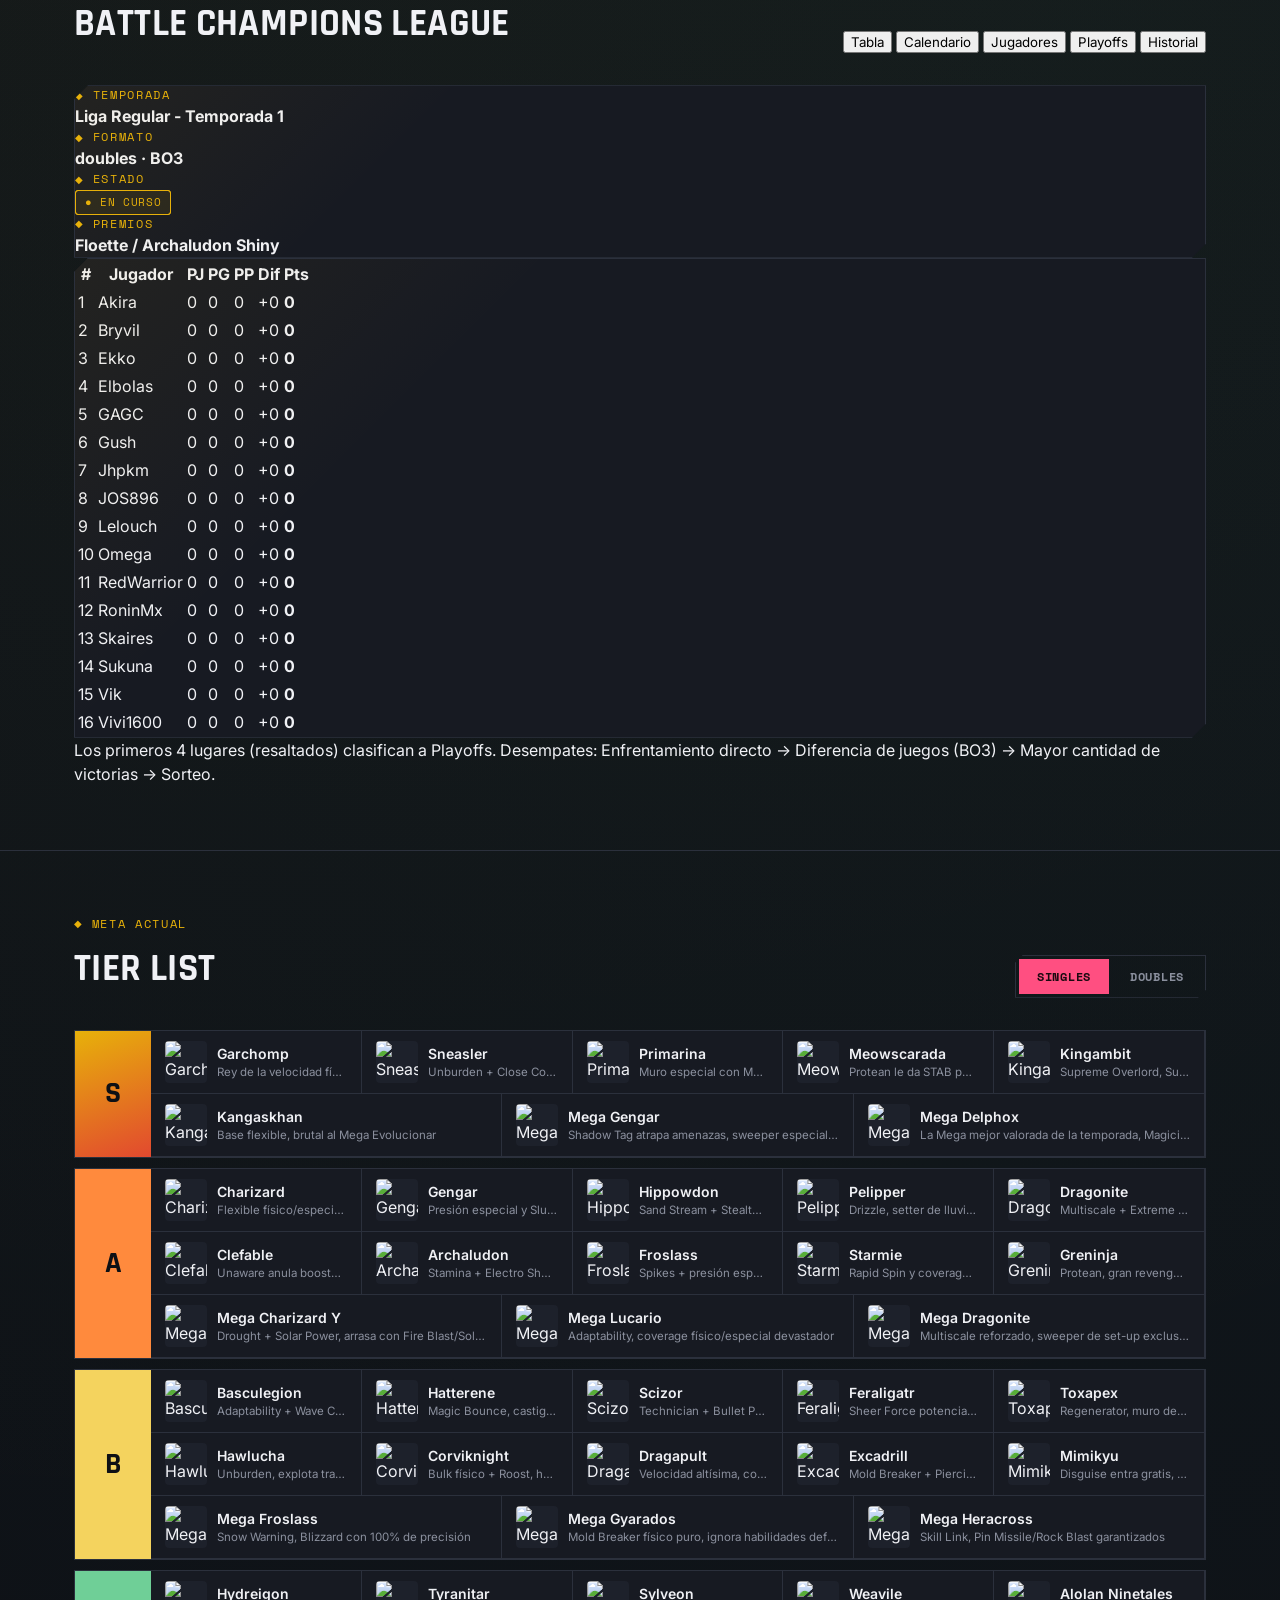
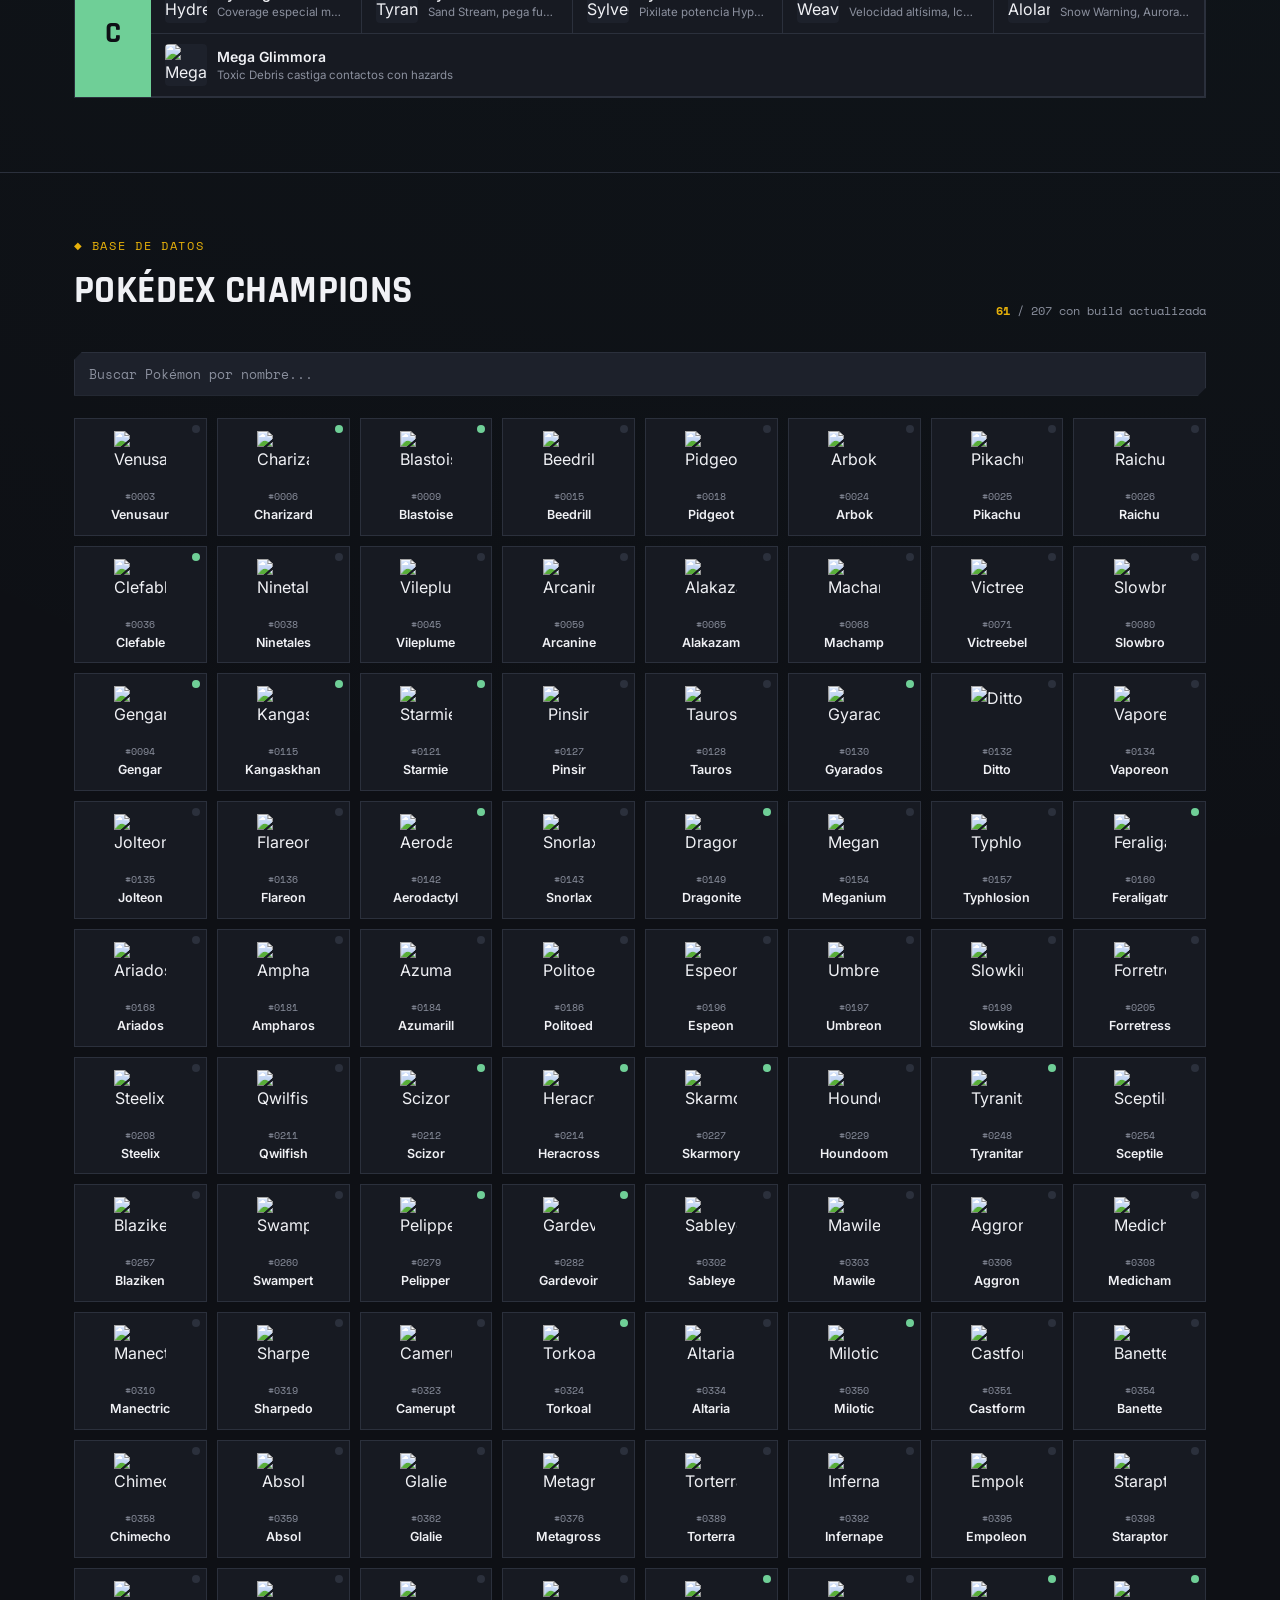
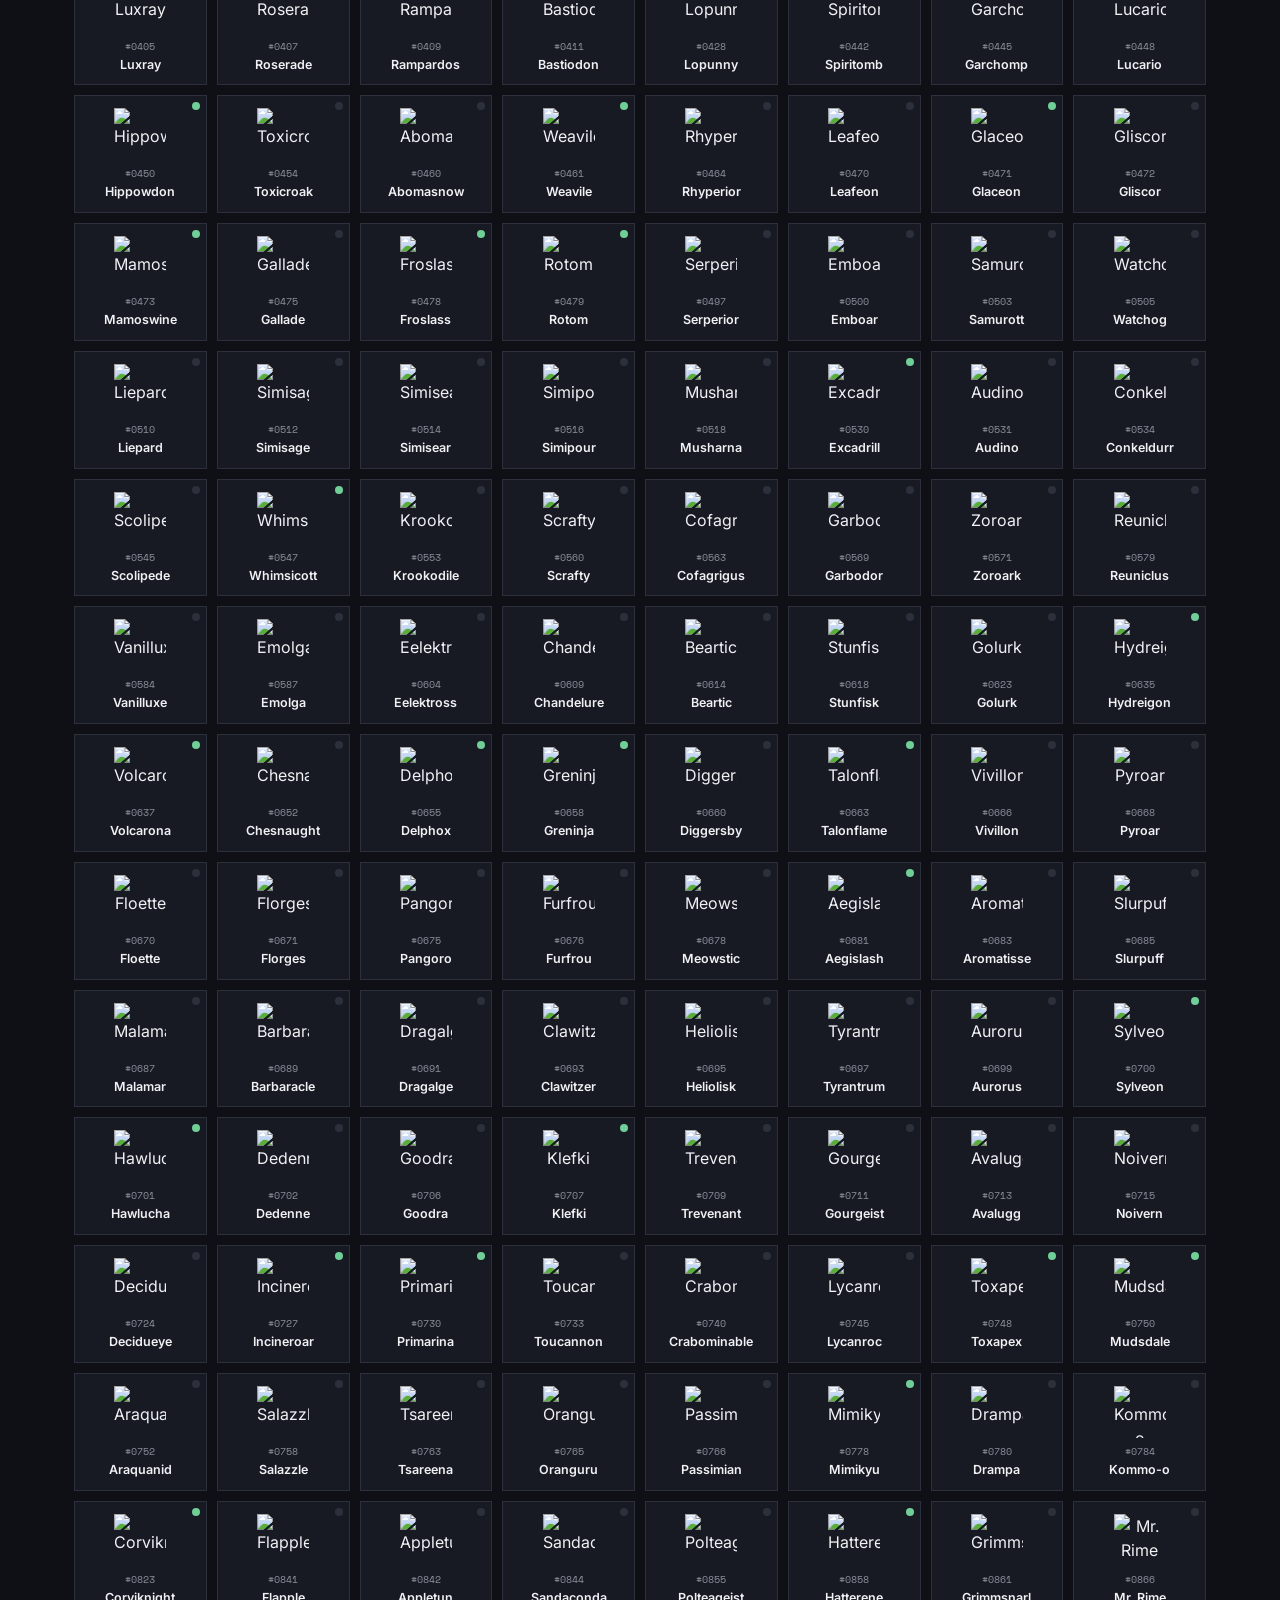
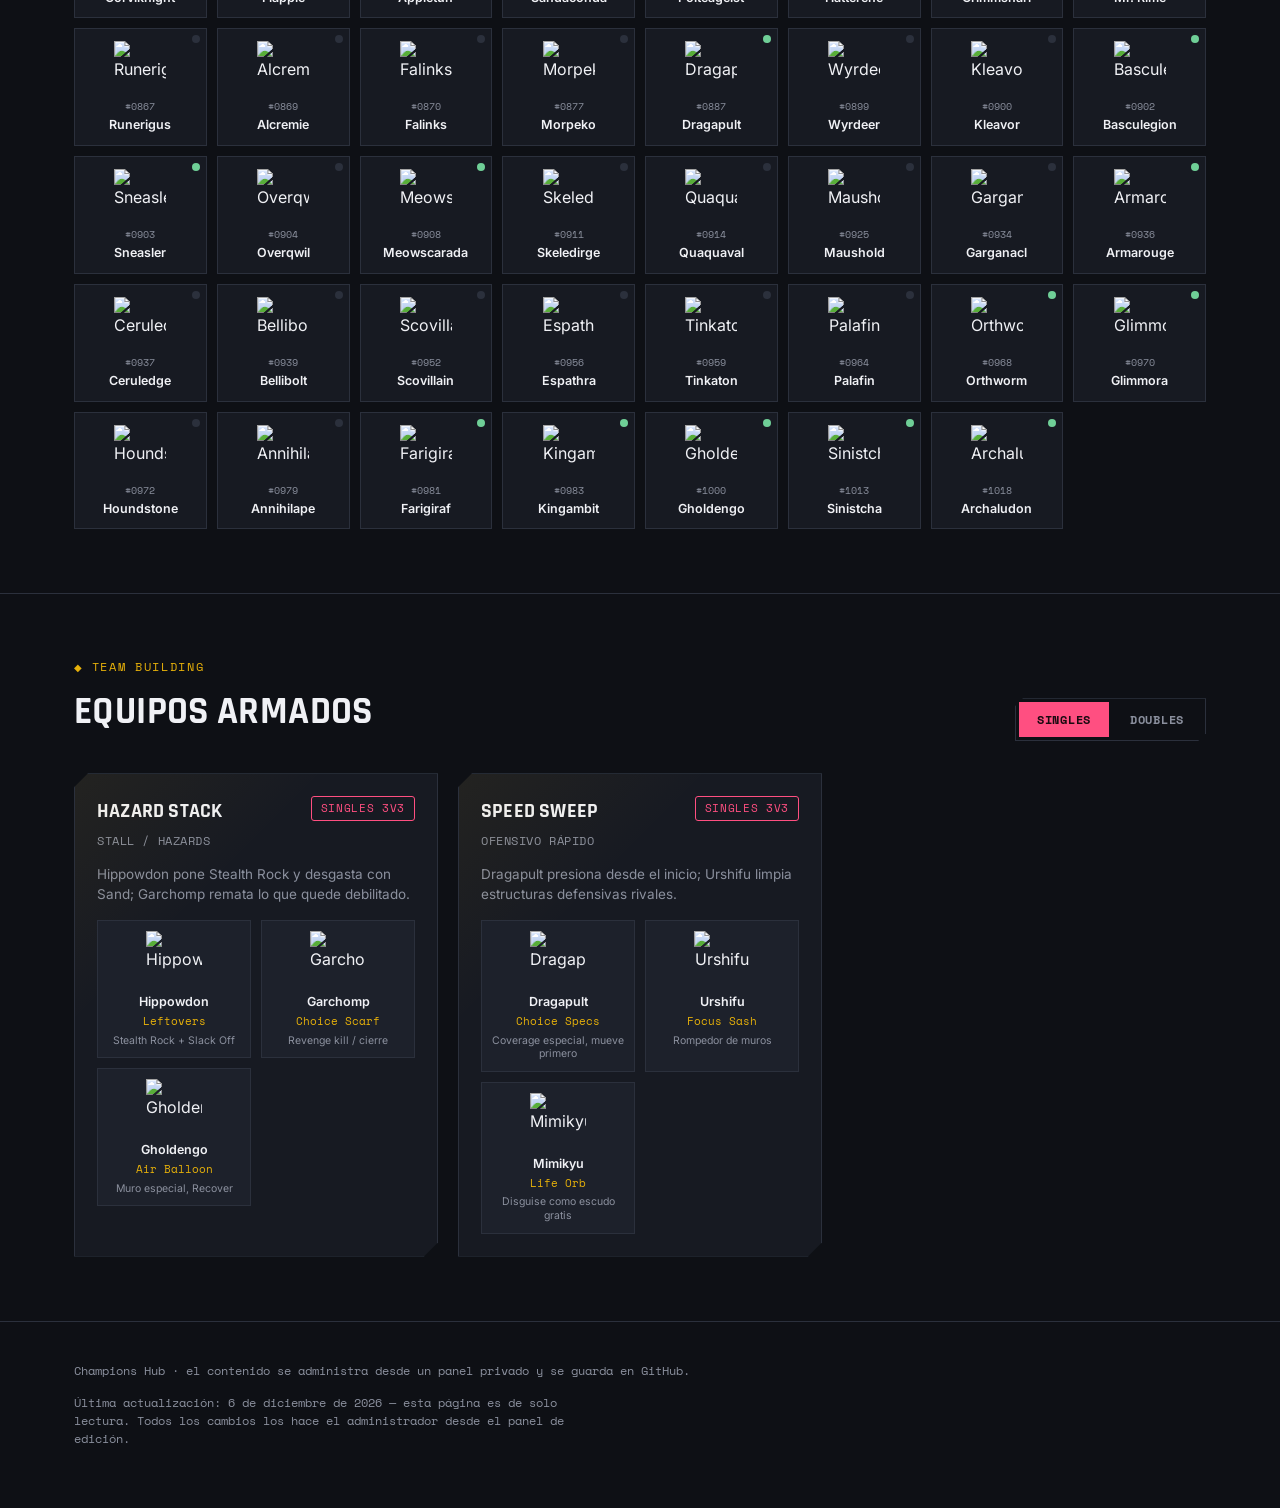
==== commit 10e15651: "Add files via upload" ====
--- a/index.html
+++ b/index.html
@@ -16,6 +16,7 @@
     <div class="brand"><span class="dot"></span> Champions Hub</div>
     <nav class="links">
       <a href="#torneos">Torneos</a>
+      <a href="#liga">Liga</a>
       <a href="#tierlist">Tier List</a>
       <a href="#pokedex">Pokédex</a>
       <a href="#equipos">Equipos</a>
@@ -52,11 +53,35 @@
   </div>
 </section>
 
+<section id="liga">
+  <div class="wrap">
+    <div class="section-head">
+      <div>
+        <span class="eyebrow">Temporada</span>
+        <h2 id="ligaTitulo">Liga</h2>
+      </div>
+      <div class="liga-tabs" data-group="liga">
+        <button data-tab="tabla" class="active">Tabla</button>
+        <button data-tab="calendario">Calendario</button>
+        <button data-tab="jugadores">Jugadores</button>
+        <button data-tab="playoffs">Playoffs</button>
+        <button data-tab="historial">Historial</button>
+      </div>
+    </div>
+    <div class="hud-box liga-info" id="ligaInfo"></div>
+    <div id="ligaTabla" class="liga-panel"></div>
+    <div id="ligaCalendario" class="liga-panel" style="display:none;"></div>
+    <div id="ligaJugadores" class="liga-panel" style="display:none;"></div>
+    <div id="ligaPlayoffs" class="liga-panel" style="display:none;"></div>
+    <div id="ligaHistorial" class="liga-panel" style="display:none;"></div>
+  </div>
+</section>
+
 <section id="tierlist">
   <div class="wrap">
     <div class="section-head">
       <div>
-        <span class="eyebrow">Meta actual · Regulación M-B</span>
+        <span class="eyebrow">Meta actual</span>
         <h2>Tier list</h2>
       </div>
       <div class="section-actions">
@@ -130,6 +155,12 @@
 let POKEDEX_SPECIES = [];
 let POKEDEX_BUILDS = {};
 
+let LIGA_CONFIG = {};
+let LIGA_JUGADORES = [];
+let LIGA_CALENDARIO = [];
+let LIGA_PLAYOFFS = { generado:false, semifinal:[], final:null };
+let LIGA_HISTORIAL = [];
+
 let currentTierFmt = 'singles';
 let currentTeamFmt = 'singles';
 
@@ -144,12 +175,17 @@
 
 async function loadAllData(){
   try{
-    [TORNEOS, TIERS, EQUIPOS, POKEDEX_SPECIES, POKEDEX_BUILDS] = await Promise.all([
+    [TORNEOS, TIERS, EQUIPOS, POKEDEX_SPECIES, POKEDEX_BUILDS, LIGA_CONFIG, LIGA_JUGADORES, LIGA_CALENDARIO, LIGA_PLAYOFFS, LIGA_HISTORIAL] = await Promise.all([
       loadJSON('data/torneos.json'),
       loadJSON('data/tiers.json'),
       loadJSON('data/equipos.json'),
       loadJSON('data/pokedex_species.json'),
-      loadJSON('data/pokedex_builds.json')
+      loadJSON('data/pokedex_builds.json'),
+      loadJSON('data/liga_config.json'),
+      loadJSON('data/liga_jugadores.json'),
+      loadJSON('data/liga_calendario.json'),
+      loadJSON('data/liga_playoffs.json'),
+      loadJSON('data/liga_historial.json')
     ]);
   }catch(e){
     console.error(e);
@@ -210,10 +246,10 @@
         <div class="tier-label">${tier}</div>
         <div class="tier-mons">
           ${data[tier].map(m => `
-            <div class="mon-chip${m.mega ? ' is-mega' : ''}">
+            <div class="mon-chip">
               <img src="${sprite(m.dex)}" alt="${escapeAttr(m.nombre)}" loading="lazy">
               <div class="mon-info">
-                <div class="mon-name">${escapeHtml(m.nombre)}${m.mega ? '<span class="mega-badge">MEGA</span>' : ''}</div>
+                <div class="mon-name">${escapeHtml(m.nombre)}</div>
                 <div class="mon-note">${escapeHtml(m.nota)}</div>
               </div>
             </div>
@@ -318,6 +354,173 @@
   document.getElementById('modalContent').innerHTML = '';
 }
 
+/* ============================================================
+   LIGA
+   ============================================================ */
+function computeStandings(){
+  const stats = {};
+  (LIGA_JUGADORES || []).forEach(j => { stats[j.nick] = { nick:j.nick, activo:j.activo, pj:0, pg:0, pp:0, jg:0, jp:0, pts:0 }; });
+  const h2h = {};
+  (LIGA_CALENDARIO || []).forEach(fecha => {
+    (fecha.partidos || []).forEach(p => {
+      if(!p.resultado || !stats[p.jugadorA] || !stats[p.jugadorB]) return;
+      const { juegosA, juegosB } = p.resultado;
+      stats[p.jugadorA].pj++; stats[p.jugadorB].pj++;
+      stats[p.jugadorA].jg += juegosA; stats[p.jugadorA].jp += juegosB;
+      stats[p.jugadorB].jg += juegosB; stats[p.jugadorB].jp += juegosA;
+      const ganador = juegosA > juegosB ? p.jugadorA : p.jugadorB;
+      const perdedor = juegosA > juegosB ? p.jugadorB : p.jugadorA;
+      stats[ganador].pg++; stats[perdedor].pp++;
+      stats[ganador].pts += (LIGA_CONFIG.puntos?.victoria ?? 3);
+      stats[perdedor].pts += (LIGA_CONFIG.puntos?.derrota ?? 0);
+      h2h[ganador] = h2h[ganador] || {};
+      h2h[ganador][perdedor] = (h2h[ganador][perdedor] || 0) + 1;
+    });
+  });
+  const arr = Object.values(stats);
+  arr.sort((a, b) => {
+    if(b.pts !== a.pts) return b.pts - a.pts;
+    const aWins = (h2h[a.nick] && h2h[a.nick][b.nick]) || 0;
+    const bWins = (h2h[b.nick] && h2h[b.nick][a.nick]) || 0;
+    if(aWins !== bWins) return bWins - aWins;
+    const diffA = a.jg - a.jp, diffB = b.jg - b.jp;
+    if(diffB !== diffA) return diffB - diffA;
+    if(b.pg !== a.pg) return b.pg - a.pg;
+    return a.nick.localeCompare(b.nick);
+  });
+  return arr;
+}
+
+function renderLigaInfo(){
+  document.getElementById('ligaTitulo').textContent = LIGA_CONFIG.ligaNombre || 'Liga';
+  const premios = LIGA_CONFIG.premios || {};
+  document.getElementById('ligaInfo').innerHTML = `
+    <div class="liga-info-row">
+      <div><span class="eyebrow">Temporada</span><b>${escapeHtml(LIGA_CONFIG.temporadaNombre)}</b></div>
+      <div><span class="eyebrow">Formato</span><b>${escapeHtml(LIGA_CONFIG.formato)} · ${escapeHtml(LIGA_CONFIG.bo)}</b></div>
+      <div><span class="eyebrow">Estado</span><span class="tag ${LIGA_CONFIG.estado==='en_curso' ? 'tag--live' : ''}">${LIGA_CONFIG.estado==='en_curso' ? '● En curso' : escapeHtml(LIGA_CONFIG.estado)}</span></div>
+      <div><span class="eyebrow">Premios</span><b>${escapeHtml(premios.primero)} / ${escapeHtml(premios.segundo)}</b></div>
+    </div>
+  `;
+}
+
+function renderLigaTabla(){
+  const arr = computeStandings();
+  const el = document.getElementById('ligaTabla');
+  el.innerHTML = `
+    <div class="hud-box liga-table-wrap">
+      <table class="liga-table">
+        <thead><tr><th>#</th><th>Jugador</th><th>PJ</th><th>PG</th><th>PP</th><th>Dif</th><th>Pts</th></tr></thead>
+        <tbody>
+          ${arr.map((s, i) => `
+            <tr class="${i < 4 ? 'qualified' : ''}">
+              <td>${i + 1}</td>
+              <td>${escapeHtml(s.nick)}${!s.activo ? ' <span class="tag" style="color:var(--text-muted)">Inactivo</span>' : ''}</td>
+              <td>${s.pj}</td><td>${s.pg}</td><td>${s.pp}</td>
+              <td>${(s.jg - s.jp) >= 0 ? '+' : ''}${s.jg - s.jp}</td>
+              <td><b>${s.pts}</b></td>
+            </tr>
+          `).join('')}
+        </tbody>
+      </table>
+    </div>
+    <p class="liga-note">Los primeros 4 lugares (resaltados) clasifican a Playoffs. Desempates: ${(LIGA_CONFIG.desempate || []).map(escapeHtml).join(' → ')}.</p>
+  `;
+}
+
+function renderLigaCalendario(){
+  const el = document.getElementById('ligaCalendario');
+  el.innerHTML = (LIGA_CALENDARIO || []).map(f => `
+    <div class="hud-box fecha-card">
+      <div class="fecha-head">
+        <h3>Fecha ${f.fecha}</h3>
+        <span class="tag ${f.abierta ? 'tag--live' : ''}">${f.abierta ? '● Abierta' : 'Cerrada'}</span>
+      </div>
+      <div class="partidos-list">
+        ${(f.partidos || []).map(p => `
+          <div class="partido-row ${p.resultado ? 'has-result' : ''}">
+            <span class="partido-jugador">${escapeHtml(p.jugadorA)}</span>
+            <span class="partido-vs">${p.resultado ? `${p.resultado.juegosA} - ${p.resultado.juegosB}` : 'vs'}</span>
+            <span class="partido-jugador">${escapeHtml(p.jugadorB)}</span>
+            <span></span>
+          </div>
+        `).join('')}
+      </div>
+    </div>
+  `).join('') || `<p class="liga-empty">Todavía no hay calendario cargado.</p>`;
+}
+
+function renderLigaJugadores(){
+  const el = document.getElementById('ligaJugadores');
+  el.innerHTML = `<div class="jugadores-grid">${(LIGA_JUGADORES || []).map(j => `
+    <div class="jugador-chip ${j.activo ? '' : 'inactivo'}">
+      <span class="jugador-dot"></span>${escapeHtml(j.nick)}
+    </div>
+  `).join('')}</div>`;
+}
+
+function renderLigaPlayoffs(){
+  const el = document.getElementById('ligaPlayoffs');
+  if(!LIGA_PLAYOFFS || !LIGA_PLAYOFFS.generado){
+    el.innerHTML = `<p class="liga-empty">Los playoffs todavía no se generaron. Se activan al terminar la fase regular.</p>`;
+    return;
+  }
+  const matchHtml = m => `
+    <div class="hud-box playoff-match">
+      <div class="partido-row ${m.resultado ? 'has-result' : ''}">
+        <span class="partido-jugador">${escapeHtml(m.jugadorA)}</span>
+        <span class="partido-vs">${m.resultado ? `${m.resultado.juegosA} - ${m.resultado.juegosB}` : 'vs'}</span>
+        <span class="partido-jugador">${escapeHtml(m.jugadorB)}</span>
+        <span></span>
+      </div>
+    </div>`;
+  el.innerHTML = `
+    <div class="playoff-round">
+      <h3>Semifinales (${LIGA_CONFIG.playoffsFormato?.semifinal || 'BO3'})</h3>
+      <div class="playoff-grid">${(LIGA_PLAYOFFS.semifinal || []).map(matchHtml).join('')}</div>
+    </div>
+    <div class="playoff-round">
+      <h3>Final (${LIGA_CONFIG.playoffsFormato?.final || 'BO5'})</h3>
+      ${LIGA_PLAYOFFS.final ? matchHtml(LIGA_PLAYOFFS.final) : '<p class="liga-empty">Se define cuando terminen las semifinales.</p>'}
+    </div>
+  `;
+}
+
+function renderLigaHistorial(){
+  const el = document.getElementById('ligaHistorial');
+  el.innerHTML = (LIGA_HISTORIAL || []).length ? LIGA_HISTORIAL.map(h => `
+    <div class="hud-box historial-card">
+      <h3>${escapeHtml(h.temporadaNombre || ('Temporada ' + h.temporadaNumero))}</h3>
+      <div class="historial-podio">
+        <div><span class="eyebrow" style="color:var(--gold)">Campeón</span><b>${escapeHtml(h.campeon)}</b></div>
+        <div><span class="eyebrow" style="color:var(--text-muted)">Subcampeón</span><b>${escapeHtml(h.subcampeon)}</b></div>
+      </div>
+      ${h.nota ? `<p class="historial-nota">${escapeHtml(h.nota)}</p>` : ''}
+    </div>
+  `).join('') : `<p class="liga-empty">Todavía no hay temporadas archivadas.</p>`;
+}
+
+function renderLigaAll(){
+  renderLigaInfo();
+  renderLigaTabla();
+  renderLigaCalendario();
+  renderLigaJugadores();
+  renderLigaPlayoffs();
+  renderLigaHistorial();
+}
+
+document.querySelectorAll('.liga-tabs').forEach(tabs => {
+  tabs.addEventListener('click', e => {
+    const btn = e.target.closest('button');
+    if(!btn) return;
+    tabs.querySelectorAll('button').forEach(b => b.classList.remove('active'));
+    btn.classList.add('active');
+    const panels = { tabla:'ligaTabla', calendario:'ligaCalendario', jugadores:'ligaJugadores', playoffs:'ligaPlayoffs', historial:'ligaHistorial' };
+    Object.values(panels).forEach(id => document.getElementById(id).style.display = 'none');
+    document.getElementById(panels[btn.dataset.tab]).style.display = '';
+  });
+});
+
 document.getElementById('pokedexSearch').addEventListener('input', e => renderPokedex(e.target.value));
 
 document.querySelectorAll('.switch').forEach(sw => {
@@ -335,6 +538,7 @@
 (async function init(){
   await loadAllData();
   renderTorneos();
+  renderLigaAll();
   renderTierList('singles');
   renderEquipos('singles');
   renderPokedex('');
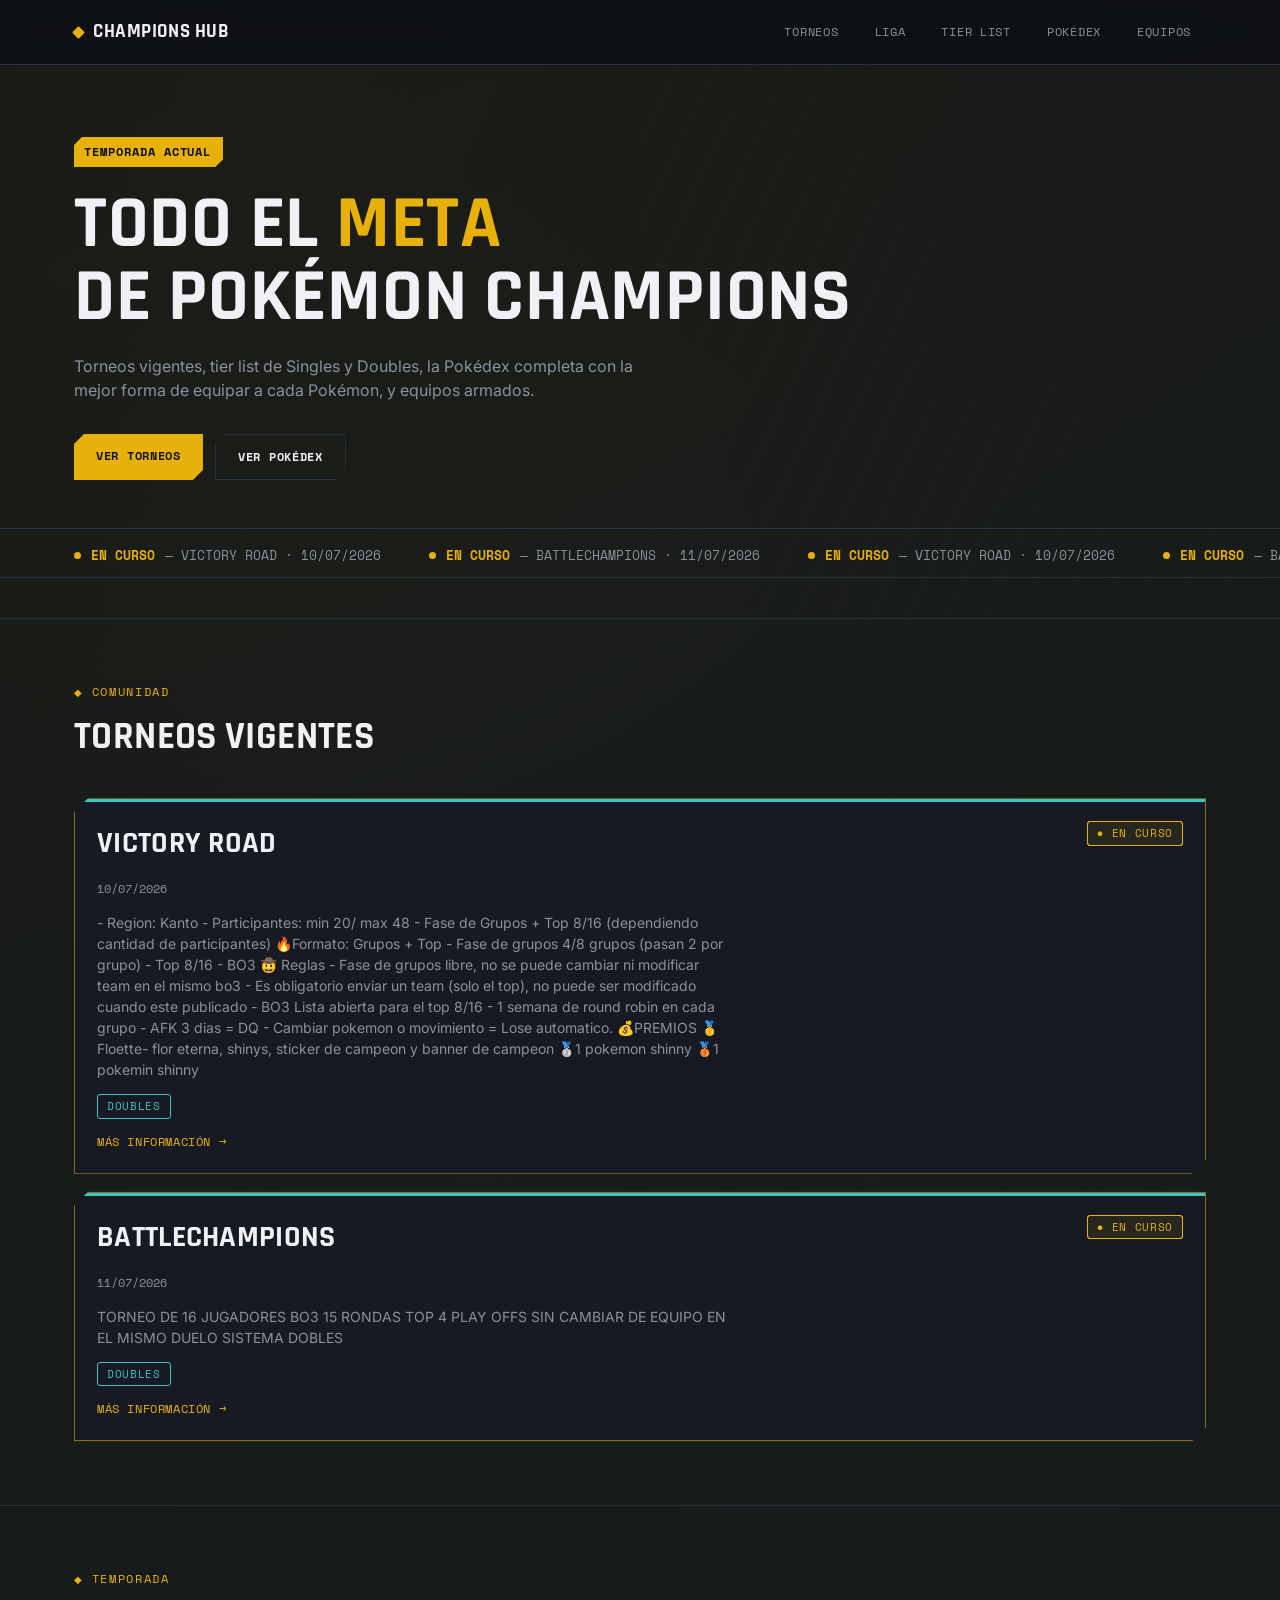
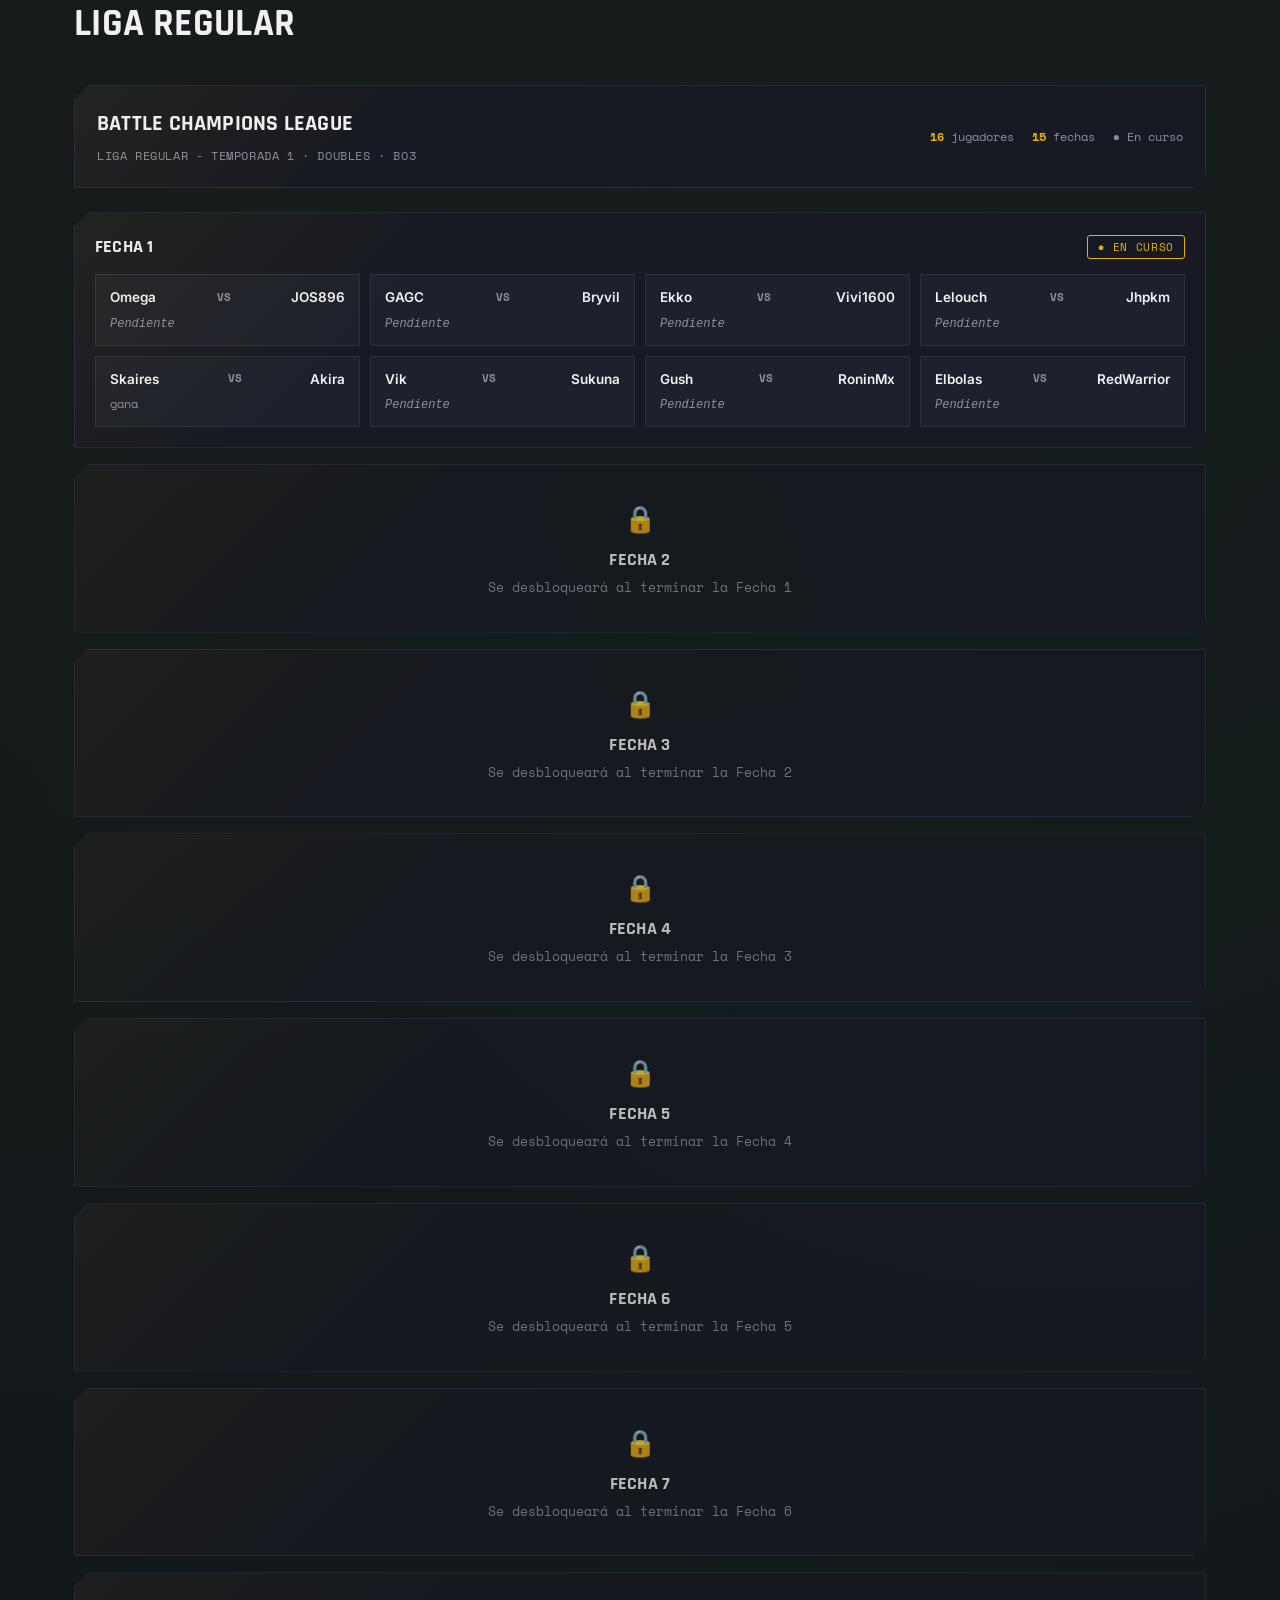
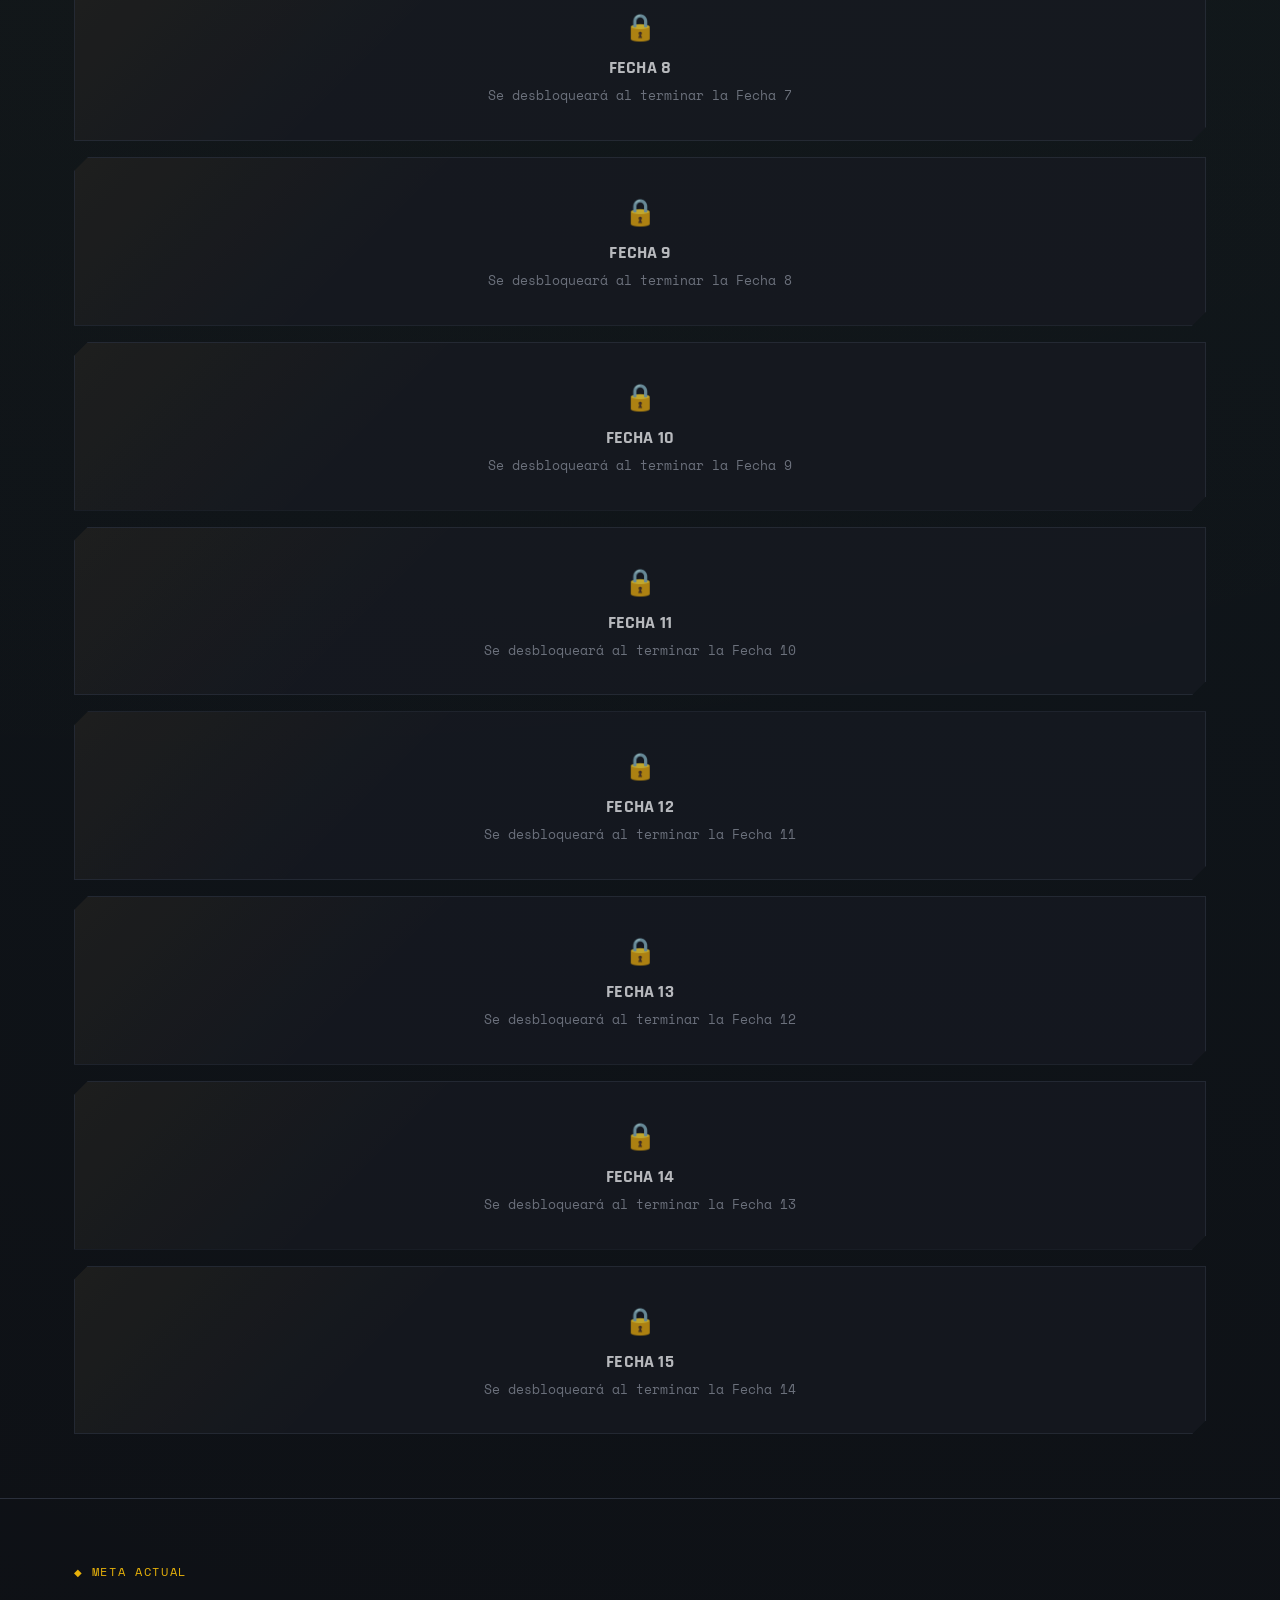
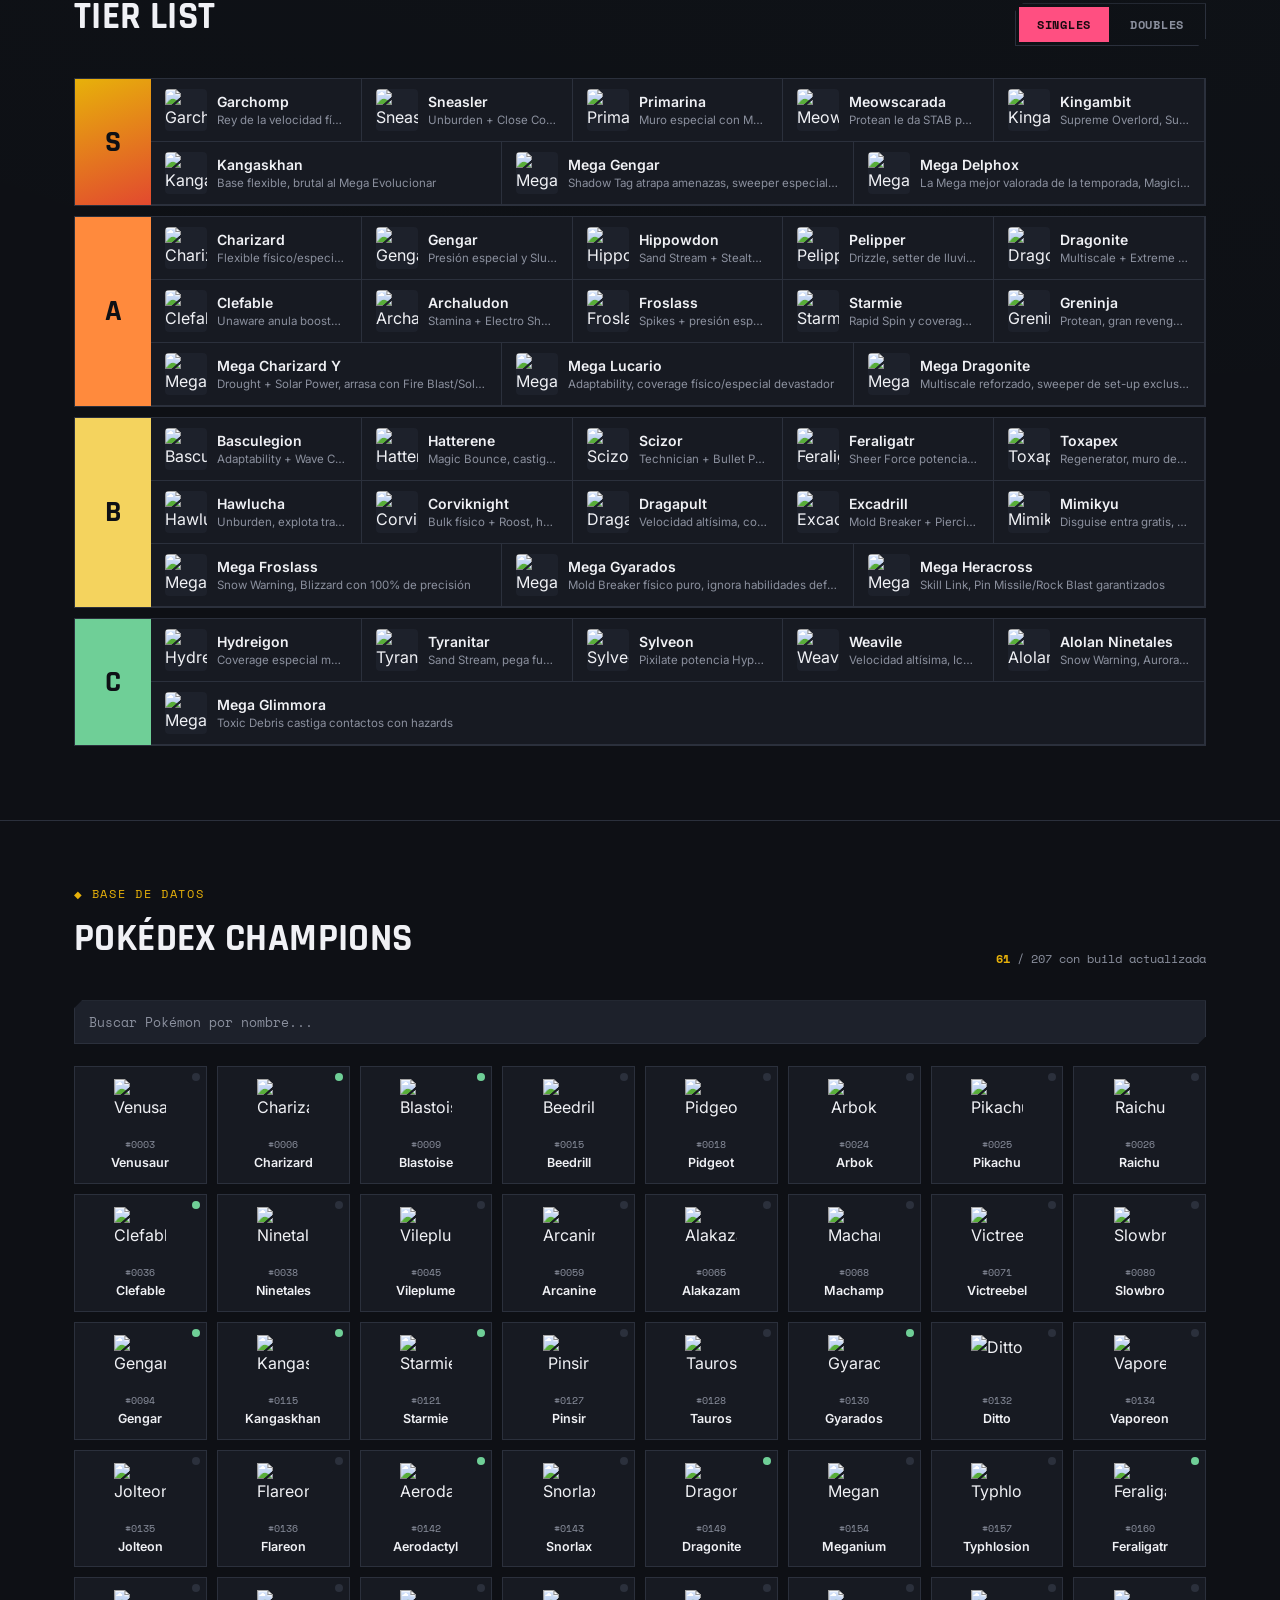
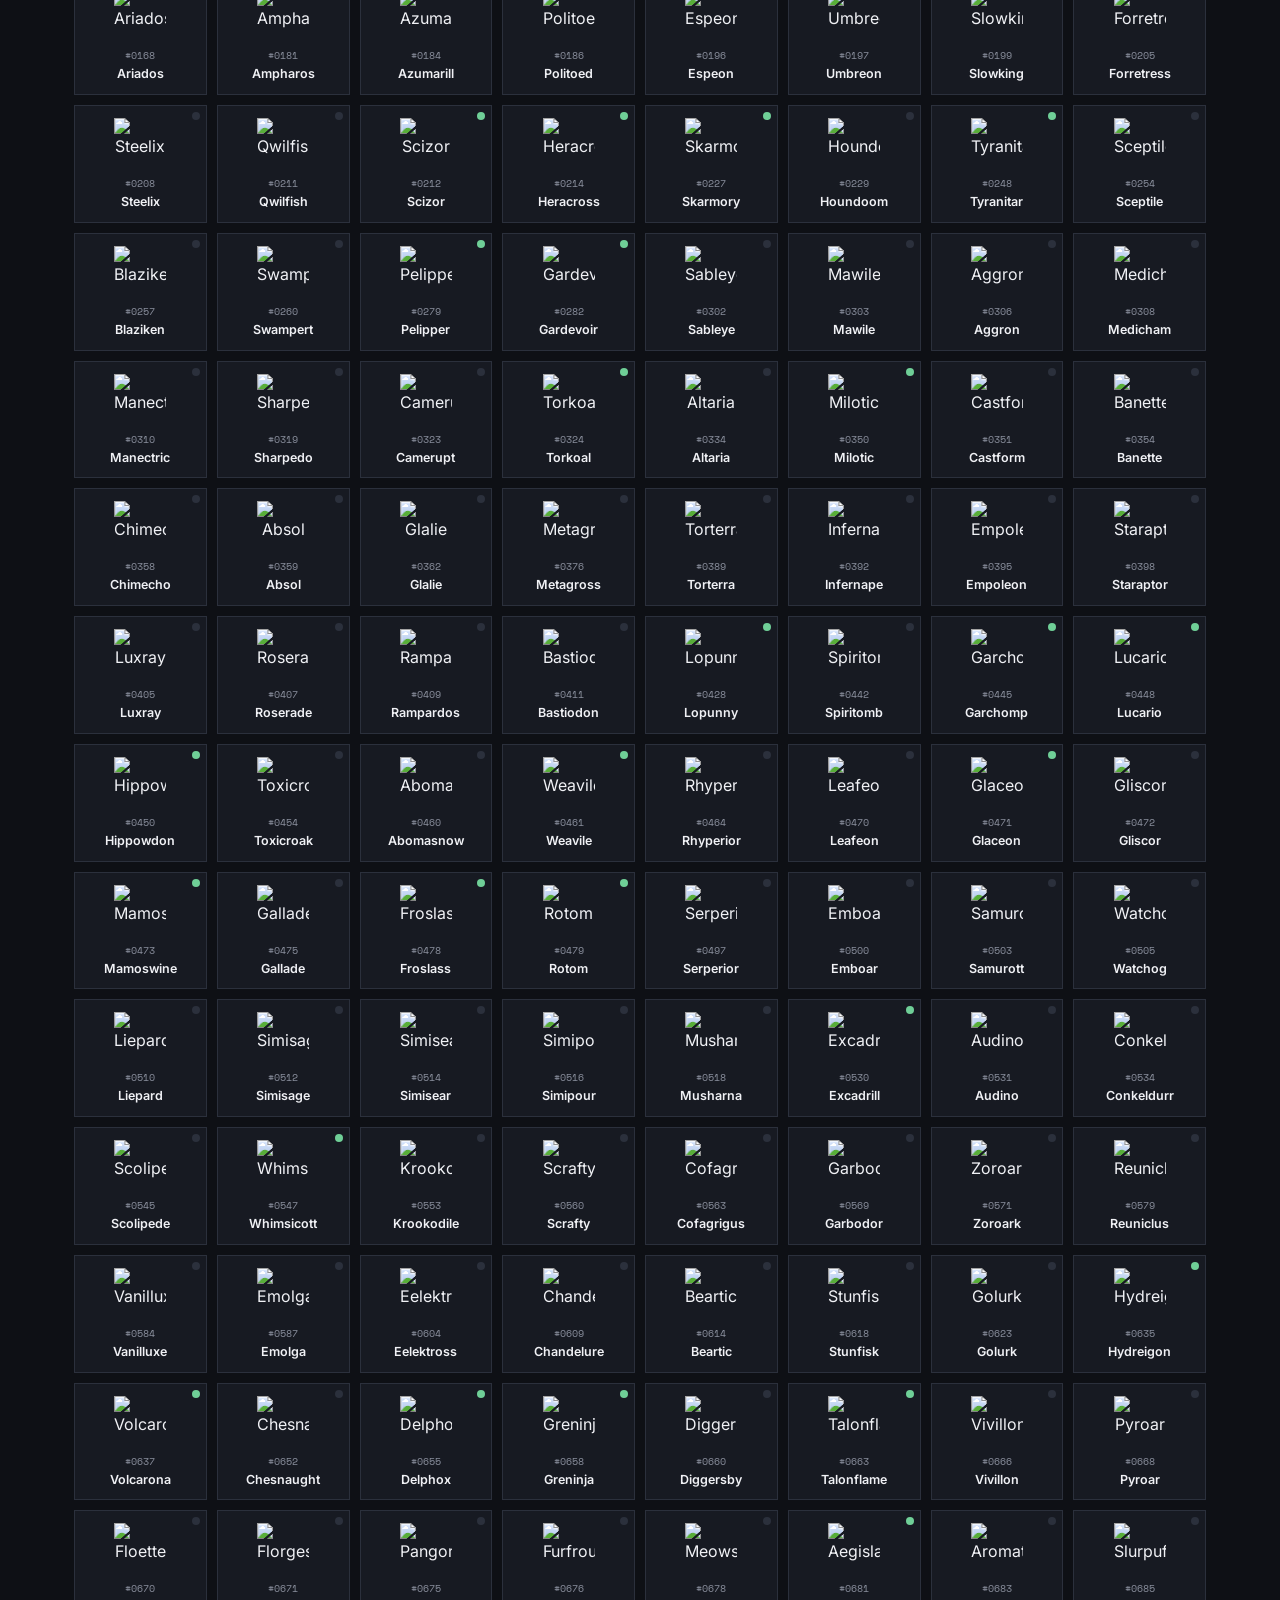
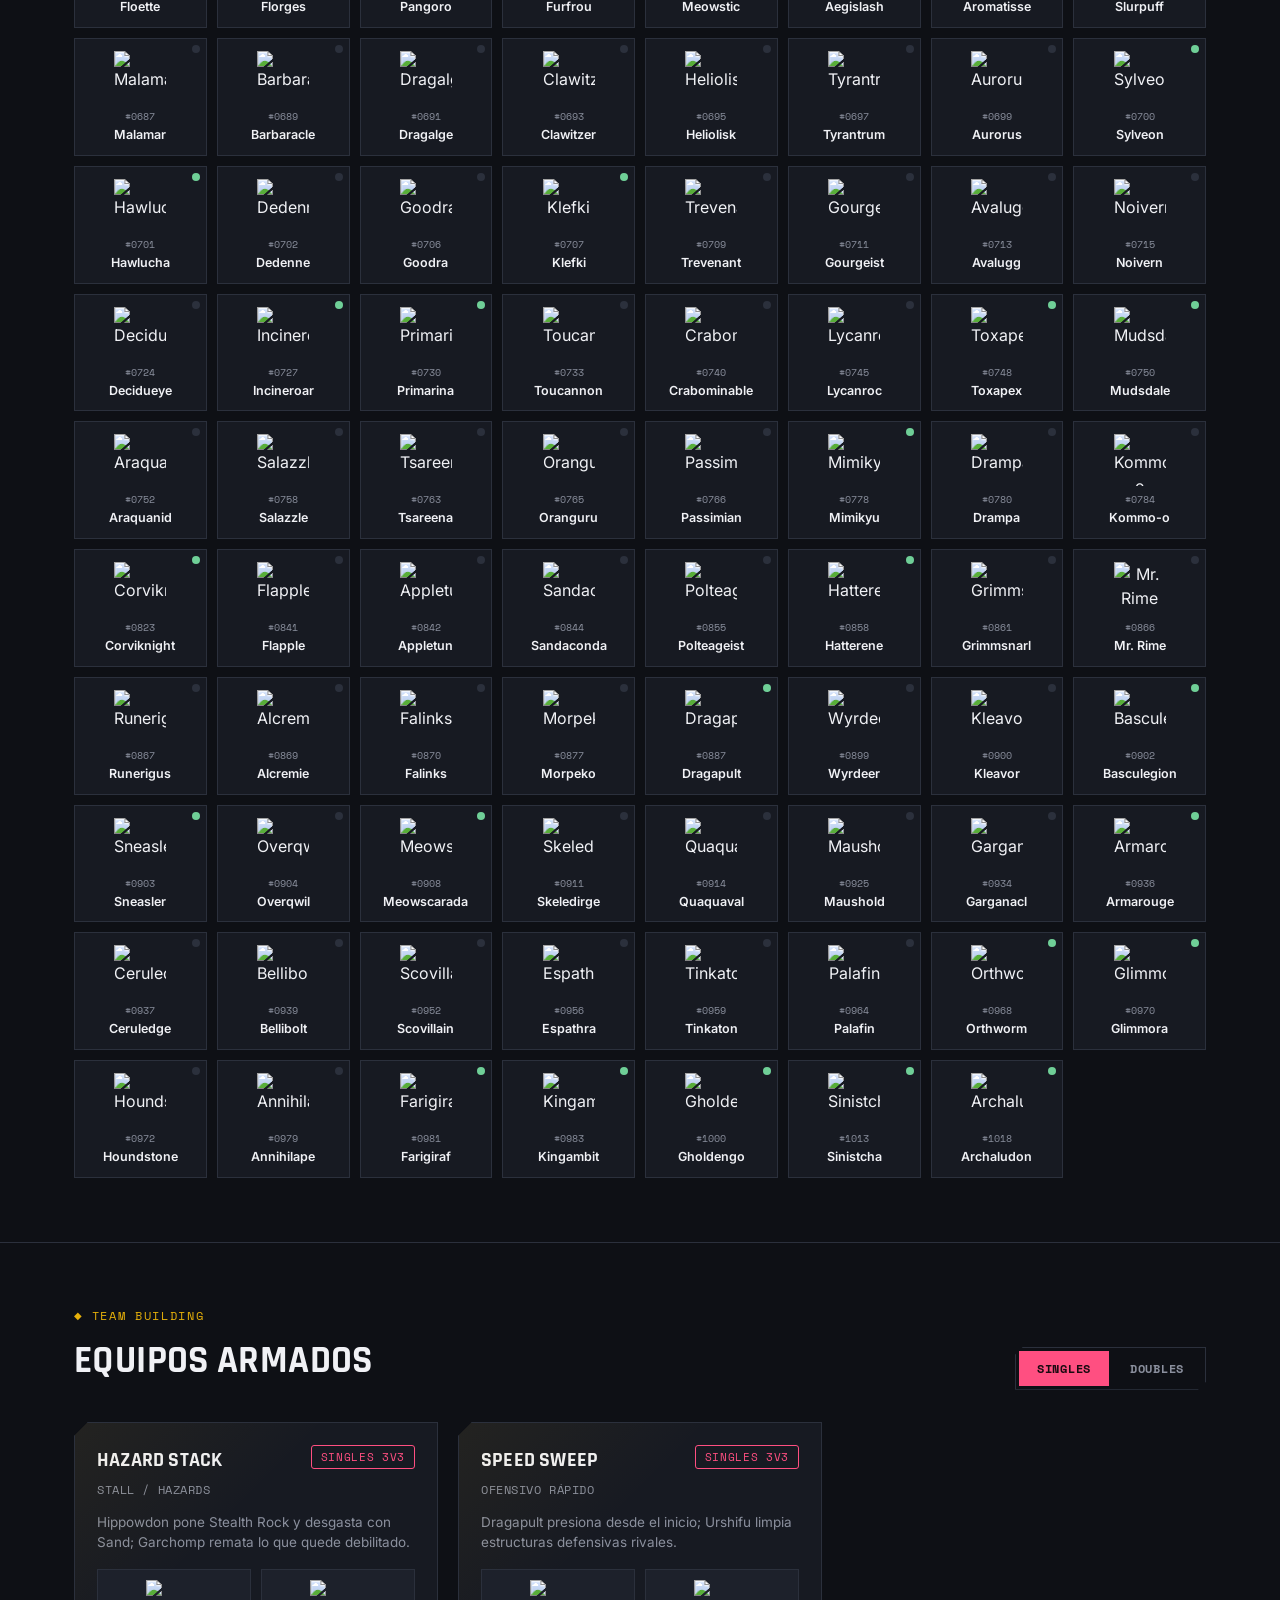
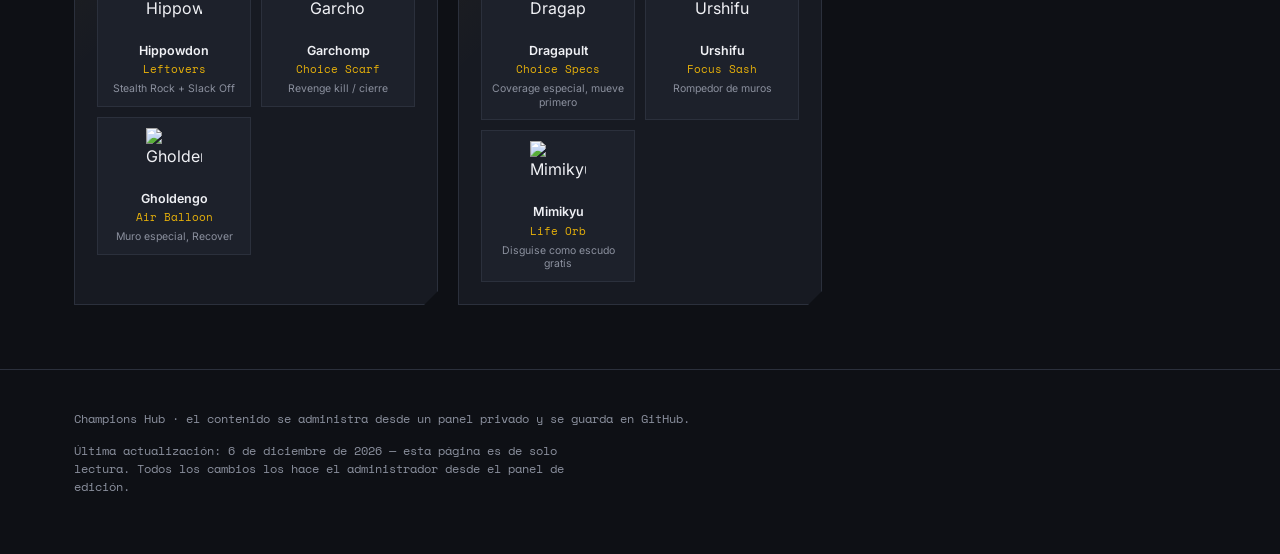
==== commit e75ad6ee: "Add files via upload" ====
--- a/index.html
+++ b/index.html
@@ -58,22 +58,11 @@
     <div class="section-head">
       <div>
         <span class="eyebrow">Temporada</span>
-        <h2 id="ligaTitulo">Liga</h2>
-      </div>
-      <div class="liga-tabs" data-group="liga">
-        <button data-tab="tabla" class="active">Tabla</button>
-        <button data-tab="calendario">Calendario</button>
-        <button data-tab="jugadores">Jugadores</button>
-        <button data-tab="playoffs">Playoffs</button>
-        <button data-tab="historial">Historial</button>
-      </div>
-    </div>
-    <div class="hud-box liga-info" id="ligaInfo"></div>
-    <div id="ligaTabla" class="liga-panel"></div>
-    <div id="ligaCalendario" class="liga-panel" style="display:none;"></div>
-    <div id="ligaJugadores" class="liga-panel" style="display:none;"></div>
-    <div id="ligaPlayoffs" class="liga-panel" style="display:none;"></div>
-    <div id="ligaHistorial" class="liga-panel" style="display:none;"></div>
+        <h2>Liga Regular</h2>
+      </div>
+    </div>
+    <div class="hud-box liga-header" id="ligaHeader"></div>
+    <div class="fecha-grid" id="ligaCalendario"></div>
   </div>
 </section>
 
@@ -154,12 +143,9 @@
 let EQUIPOS = {};
 let POKEDEX_SPECIES = [];
 let POKEDEX_BUILDS = {};
-
 let LIGA_CONFIG = {};
+let LIGA_CALENDARIO = [];
 let LIGA_JUGADORES = [];
-let LIGA_CALENDARIO = [];
-let LIGA_PLAYOFFS = { generado:false, semifinal:[], final:null };
-let LIGA_HISTORIAL = [];
 
 let currentTierFmt = 'singles';
 let currentTeamFmt = 'singles';
@@ -175,17 +161,15 @@
 
 async function loadAllData(){
   try{
-    [TORNEOS, TIERS, EQUIPOS, POKEDEX_SPECIES, POKEDEX_BUILDS, LIGA_CONFIG, LIGA_JUGADORES, LIGA_CALENDARIO, LIGA_PLAYOFFS, LIGA_HISTORIAL] = await Promise.all([
+    [TORNEOS, TIERS, EQUIPOS, POKEDEX_SPECIES, POKEDEX_BUILDS, LIGA_CONFIG, LIGA_CALENDARIO, LIGA_JUGADORES] = await Promise.all([
       loadJSON('data/torneos.json'),
       loadJSON('data/tiers.json'),
       loadJSON('data/equipos.json'),
       loadJSON('data/pokedex_species.json'),
       loadJSON('data/pokedex_builds.json'),
       loadJSON('data/liga_config.json'),
-      loadJSON('data/liga_jugadores.json'),
       loadJSON('data/liga_calendario.json'),
-      loadJSON('data/liga_playoffs.json'),
-      loadJSON('data/liga_historial.json')
+      loadJSON('data/liga_jugadores.json')
     ]);
   }catch(e){
     console.error(e);
@@ -232,6 +216,77 @@
     </div>
   `).join("");
   renderTicker();
+}
+
+/* ------------------------------------------------------------
+   LIGA — la Fecha 1 siempre se ve. Cada fecha siguiente se
+   calcula como "desbloqueada" solo cuando TODOS los partidos
+   de la fecha anterior ya tienen resultado capturado. No
+   depende de nada manual: en cuanto el admin guarda el último
+   resultado de una fecha, la siguiente aparece sola.
+   ------------------------------------------------------------ */
+function renderLiga(){
+  const header = document.getElementById('ligaHeader');
+  const grid = document.getElementById('ligaCalendario');
+  if(!LIGA_CONFIG || !LIGA_CALENDARIO || !LIGA_CALENDARIO.length){
+    if(header) header.innerHTML = '';
+    if(grid) grid.innerHTML = '<p style="color:var(--text-muted); font-family:var(--font-mono); font-size:13px;">Todavía no hay calendario de liga publicado.</p>';
+    return;
+  }
+
+  header.innerHTML = `
+    <div>
+      <h3>${escapeHtml(LIGA_CONFIG.ligaNombre)}</h3>
+      <div class="liga-sub">${escapeHtml(LIGA_CONFIG.temporadaNombre)} · ${LIGA_CONFIG.formato === 'doubles' ? 'Doubles' : 'Singles'} · ${escapeHtml(LIGA_CONFIG.bo)}</div>
+    </div>
+    <div class="liga-meta">
+      <span><b>${LIGA_CONFIG.totalJugadores || LIGA_JUGADORES.length}</b> jugadores</span>
+      <span><b>${LIGA_CONFIG.totalFechas || LIGA_CALENDARIO.length}</b> fechas</span>
+      <span>${LIGA_CONFIG.estado === 'en_curso' ? '● En curso' : escapeHtml(LIGA_CONFIG.estado || '')}</span>
+    </div>
+  `;
+
+  grid.innerHTML = LIGA_CALENDARIO.map((f, i) => {
+    const anterior = LIGA_CALENDARIO[i - 1];
+    const desbloqueada = i === 0 || (anterior && anterior.partidos.every(p => p.resultado));
+
+    if(!desbloqueada){
+      return `
+        <div class="hud-box fecha-locked">
+          <div class="lock-icon">🔒</div>
+          <h4>Fecha ${f.fecha}</h4>
+          <p>Se desbloqueará al terminar la Fecha ${f.fecha - 1}</p>
+        </div>
+      `;
+    }
+
+    const completa = f.partidos.every(p => p.resultado);
+
+    return `
+      <div class="hud-box fecha-card">
+        <div class="fecha-card-head">
+          <h4>Fecha ${f.fecha}</h4>
+          <span class="fecha-status ${completa ? 'fecha-status--completa' : 'fecha-status--abierta'}">
+            ${completa ? '✓ Completa' : '● En curso'}
+          </span>
+        </div>
+        <div class="partidos-list">
+          ${f.partidos.map(p => `
+            <div class="partido-row">
+              <div class="partido-jugadores">
+                <span class="${p.resultado && p.resultado.ganador === p.jugadorA ? 'partido-ganador' : ''}">${escapeHtml(p.jugadorA)}</span>
+                <span class="vs">VS</span>
+                <span class="${p.resultado && p.resultado.ganador === p.jugadorB ? 'partido-ganador' : ''}">${escapeHtml(p.jugadorB)}</span>
+              </div>
+              <div class="partido-resultado">
+                ${p.resultado ? `<b>${escapeHtml(p.resultado.ganador)}</b> gana ${escapeHtml(p.resultado.marcador || '')}` : '<span class="partido-pendiente">Pendiente</span>'}
+              </div>
+            </div>
+          `).join('')}
+        </div>
+      </div>
+    `;
+  }).join('');
 }
 
 function renderTierList(formato){
@@ -354,173 +409,6 @@
   document.getElementById('modalContent').innerHTML = '';
 }
 
-/* ============================================================
-   LIGA
-   ============================================================ */
-function computeStandings(){
-  const stats = {};
-  (LIGA_JUGADORES || []).forEach(j => { stats[j.nick] = { nick:j.nick, activo:j.activo, pj:0, pg:0, pp:0, jg:0, jp:0, pts:0 }; });
-  const h2h = {};
-  (LIGA_CALENDARIO || []).forEach(fecha => {
-    (fecha.partidos || []).forEach(p => {
-      if(!p.resultado || !stats[p.jugadorA] || !stats[p.jugadorB]) return;
-      const { juegosA, juegosB } = p.resultado;
-      stats[p.jugadorA].pj++; stats[p.jugadorB].pj++;
-      stats[p.jugadorA].jg += juegosA; stats[p.jugadorA].jp += juegosB;
-      stats[p.jugadorB].jg += juegosB; stats[p.jugadorB].jp += juegosA;
-      const ganador = juegosA > juegosB ? p.jugadorA : p.jugadorB;
-      const perdedor = juegosA > juegosB ? p.jugadorB : p.jugadorA;
-      stats[ganador].pg++; stats[perdedor].pp++;
-      stats[ganador].pts += (LIGA_CONFIG.puntos?.victoria ?? 3);
-      stats[perdedor].pts += (LIGA_CONFIG.puntos?.derrota ?? 0);
-      h2h[ganador] = h2h[ganador] || {};
-      h2h[ganador][perdedor] = (h2h[ganador][perdedor] || 0) + 1;
-    });
-  });
-  const arr = Object.values(stats);
-  arr.sort((a, b) => {
-    if(b.pts !== a.pts) return b.pts - a.pts;
-    const aWins = (h2h[a.nick] && h2h[a.nick][b.nick]) || 0;
-    const bWins = (h2h[b.nick] && h2h[b.nick][a.nick]) || 0;
-    if(aWins !== bWins) return bWins - aWins;
-    const diffA = a.jg - a.jp, diffB = b.jg - b.jp;
-    if(diffB !== diffA) return diffB - diffA;
-    if(b.pg !== a.pg) return b.pg - a.pg;
-    return a.nick.localeCompare(b.nick);
-  });
-  return arr;
-}
-
-function renderLigaInfo(){
-  document.getElementById('ligaTitulo').textContent = LIGA_CONFIG.ligaNombre || 'Liga';
-  const premios = LIGA_CONFIG.premios || {};
-  document.getElementById('ligaInfo').innerHTML = `
-    <div class="liga-info-row">
-      <div><span class="eyebrow">Temporada</span><b>${escapeHtml(LIGA_CONFIG.temporadaNombre)}</b></div>
-      <div><span class="eyebrow">Formato</span><b>${escapeHtml(LIGA_CONFIG.formato)} · ${escapeHtml(LIGA_CONFIG.bo)}</b></div>
-      <div><span class="eyebrow">Estado</span><span class="tag ${LIGA_CONFIG.estado==='en_curso' ? 'tag--live' : ''}">${LIGA_CONFIG.estado==='en_curso' ? '● En curso' : escapeHtml(LIGA_CONFIG.estado)}</span></div>
-      <div><span class="eyebrow">Premios</span><b>${escapeHtml(premios.primero)} / ${escapeHtml(premios.segundo)}</b></div>
-    </div>
-  `;
-}
-
-function renderLigaTabla(){
-  const arr = computeStandings();
-  const el = document.getElementById('ligaTabla');
-  el.innerHTML = `
-    <div class="hud-box liga-table-wrap">
-      <table class="liga-table">
-        <thead><tr><th>#</th><th>Jugador</th><th>PJ</th><th>PG</th><th>PP</th><th>Dif</th><th>Pts</th></tr></thead>
-        <tbody>
-          ${arr.map((s, i) => `
-            <tr class="${i < 4 ? 'qualified' : ''}">
-              <td>${i + 1}</td>
-              <td>${escapeHtml(s.nick)}${!s.activo ? ' <span class="tag" style="color:var(--text-muted)">Inactivo</span>' : ''}</td>
-              <td>${s.pj}</td><td>${s.pg}</td><td>${s.pp}</td>
-              <td>${(s.jg - s.jp) >= 0 ? '+' : ''}${s.jg - s.jp}</td>
-              <td><b>${s.pts}</b></td>
-            </tr>
-          `).join('')}
-        </tbody>
-      </table>
-    </div>
-    <p class="liga-note">Los primeros 4 lugares (resaltados) clasifican a Playoffs. Desempates: ${(LIGA_CONFIG.desempate || []).map(escapeHtml).join(' → ')}.</p>
-  `;
-}
-
-function renderLigaCalendario(){
-  const el = document.getElementById('ligaCalendario');
-  el.innerHTML = (LIGA_CALENDARIO || []).map(f => `
-    <div class="hud-box fecha-card">
-      <div class="fecha-head">
-        <h3>Fecha ${f.fecha}</h3>
-        <span class="tag ${f.abierta ? 'tag--live' : ''}">${f.abierta ? '● Abierta' : 'Cerrada'}</span>
-      </div>
-      <div class="partidos-list">
-        ${(f.partidos || []).map(p => `
-          <div class="partido-row ${p.resultado ? 'has-result' : ''}">
-            <span class="partido-jugador">${escapeHtml(p.jugadorA)}</span>
-            <span class="partido-vs">${p.resultado ? `${p.resultado.juegosA} - ${p.resultado.juegosB}` : 'vs'}</span>
-            <span class="partido-jugador">${escapeHtml(p.jugadorB)}</span>
-            <span></span>
-          </div>
-        `).join('')}
-      </div>
-    </div>
-  `).join('') || `<p class="liga-empty">Todavía no hay calendario cargado.</p>`;
-}
-
-function renderLigaJugadores(){
-  const el = document.getElementById('ligaJugadores');
-  el.innerHTML = `<div class="jugadores-grid">${(LIGA_JUGADORES || []).map(j => `
-    <div class="jugador-chip ${j.activo ? '' : 'inactivo'}">
-      <span class="jugador-dot"></span>${escapeHtml(j.nick)}
-    </div>
-  `).join('')}</div>`;
-}
-
-function renderLigaPlayoffs(){
-  const el = document.getElementById('ligaPlayoffs');
-  if(!LIGA_PLAYOFFS || !LIGA_PLAYOFFS.generado){
-    el.innerHTML = `<p class="liga-empty">Los playoffs todavía no se generaron. Se activan al terminar la fase regular.</p>`;
-    return;
-  }
-  const matchHtml = m => `
-    <div class="hud-box playoff-match">
-      <div class="partido-row ${m.resultado ? 'has-result' : ''}">
-        <span class="partido-jugador">${escapeHtml(m.jugadorA)}</span>
-        <span class="partido-vs">${m.resultado ? `${m.resultado.juegosA} - ${m.resultado.juegosB}` : 'vs'}</span>
-        <span class="partido-jugador">${escapeHtml(m.jugadorB)}</span>
-        <span></span>
-      </div>
-    </div>`;
-  el.innerHTML = `
-    <div class="playoff-round">
-      <h3>Semifinales (${LIGA_CONFIG.playoffsFormato?.semifinal || 'BO3'})</h3>
-      <div class="playoff-grid">${(LIGA_PLAYOFFS.semifinal || []).map(matchHtml).join('')}</div>
-    </div>
-    <div class="playoff-round">
-      <h3>Final (${LIGA_CONFIG.playoffsFormato?.final || 'BO5'})</h3>
-      ${LIGA_PLAYOFFS.final ? matchHtml(LIGA_PLAYOFFS.final) : '<p class="liga-empty">Se define cuando terminen las semifinales.</p>'}
-    </div>
-  `;
-}
-
-function renderLigaHistorial(){
-  const el = document.getElementById('ligaHistorial');
-  el.innerHTML = (LIGA_HISTORIAL || []).length ? LIGA_HISTORIAL.map(h => `
-    <div class="hud-box historial-card">
-      <h3>${escapeHtml(h.temporadaNombre || ('Temporada ' + h.temporadaNumero))}</h3>
-      <div class="historial-podio">
-        <div><span class="eyebrow" style="color:var(--gold)">Campeón</span><b>${escapeHtml(h.campeon)}</b></div>
-        <div><span class="eyebrow" style="color:var(--text-muted)">Subcampeón</span><b>${escapeHtml(h.subcampeon)}</b></div>
-      </div>
-      ${h.nota ? `<p class="historial-nota">${escapeHtml(h.nota)}</p>` : ''}
-    </div>
-  `).join('') : `<p class="liga-empty">Todavía no hay temporadas archivadas.</p>`;
-}
-
-function renderLigaAll(){
-  renderLigaInfo();
-  renderLigaTabla();
-  renderLigaCalendario();
-  renderLigaJugadores();
-  renderLigaPlayoffs();
-  renderLigaHistorial();
-}
-
-document.querySelectorAll('.liga-tabs').forEach(tabs => {
-  tabs.addEventListener('click', e => {
-    const btn = e.target.closest('button');
-    if(!btn) return;
-    tabs.querySelectorAll('button').forEach(b => b.classList.remove('active'));
-    btn.classList.add('active');
-    const panels = { tabla:'ligaTabla', calendario:'ligaCalendario', jugadores:'ligaJugadores', playoffs:'ligaPlayoffs', historial:'ligaHistorial' };
-    Object.values(panels).forEach(id => document.getElementById(id).style.display = 'none');
-    document.getElementById(panels[btn.dataset.tab]).style.display = '';
-  });
-});
-
 document.getElementById('pokedexSearch').addEventListener('input', e => renderPokedex(e.target.value));
 
 document.querySelectorAll('.switch').forEach(sw => {
@@ -538,7 +426,7 @@
 (async function init(){
   await loadAllData();
   renderTorneos();
-  renderLigaAll();
+  renderLiga();
   renderTierList('singles');
   renderEquipos('singles');
   renderPokedex('');
--- a/style.css
+++ b/style.css
@@ -308,13 +308,6 @@
 .mon-chip .mon-name{font-weight:600; font-size:14px; white-space:nowrap; overflow:hidden; text-overflow:ellipsis;}
 .mon-chip .mon-note{font-size:11.5px; color:var(--text-muted); white-space:nowrap; overflow:hidden; text-overflow:ellipsis;}
 .mon-chip .icon-btn{flex-shrink:0;}
-.mon-chip.is-mega{background:rgba(231,177,10,0.06);}
-.mon-chip.is-mega img{box-shadow:0 0 0 2px var(--gold); border-radius:50%;}
-.mega-badge{
-  display:inline-block; font-family:var(--font-mono); font-size:8.5px; font-weight:700;
-  letter-spacing:0.05em; color:#14161C; background:var(--gold); padding:1px 4px;
-  border-radius:3px; vertical-align:middle; margin-left:5px; transform:translateY(-1px);
-}
 
 /* ======================================================
    EQUIPOS
@@ -439,10 +432,47 @@
 }
 .species-list-row:last-child{border-bottom:none;}
 
+/* ======================================================
+   LIGA
+   ====================================================== */
+.liga-header{padding:22px; margin-bottom:24px; display:flex; justify-content:space-between; align-items:flex-start; gap:16px; flex-wrap:wrap;}
+.liga-header h3{font-size:22px; text-transform:uppercase; margin-bottom:6px;}
+.liga-sub{font-family:var(--font-mono); font-size:12px; color:var(--text-muted); text-transform:uppercase; letter-spacing:0.05em;}
+.liga-meta{display:flex; gap:18px; flex-wrap:wrap; font-family:var(--font-mono); font-size:12px; color:var(--text-muted); align-self:center;}
+.liga-meta b{color:var(--gold);}
+
+.fecha-grid{display:flex; flex-direction:column; gap:16px;}
+.fecha-card{padding:20px;}
+.fecha-card-head{display:flex; justify-content:space-between; align-items:center; margin-bottom:14px; gap:10px; flex-wrap:wrap;}
+.fecha-card-head h4{font-size:18px; text-transform:uppercase;}
+.fecha-status{font-family:var(--font-mono); font-size:11px; letter-spacing:0.06em; text-transform:uppercase; padding:3px 10px; border-radius:3px; border:1px solid currentColor;}
+.fecha-status--abierta{color:var(--gold);}
+.fecha-status--completa{color:var(--green);}
+
+.partidos-list{display:grid; grid-template-columns:repeat(auto-fill, minmax(250px,1fr)); gap:10px;}
+.partido-row{background:var(--surface-2); border:1px solid var(--border); padding:12px 14px; display:flex; flex-direction:column; gap:6px;}
+.partido-jugadores{display:flex; justify-content:space-between; align-items:center; gap:8px; font-weight:600; font-size:13.5px;}
+.partido-jugadores .vs{color:var(--text-muted); font-family:var(--font-mono); font-size:10.5px; flex-shrink:0;}
+.partido-resultado{font-family:var(--font-mono); font-size:12px; color:var(--text-muted);}
+.partido-resultado b{color:var(--gold);}
+.partido-pendiente{color:var(--text-muted); font-style:italic;}
+.partido-ganador{color:var(--green); font-weight:700;}
+
+.fecha-locked{position:relative; padding:34px 20px; text-align:center; opacity:.75;}
+.fecha-locked .lock-icon{font-size:26px; margin-bottom:8px; color:var(--text-muted);}
+.fecha-locked h4{text-transform:uppercase; margin-bottom:6px; font-size:18px;}
+.fecha-locked p{font-family:var(--font-mono); font-size:12.5px; color:var(--text-muted);}
+
+/* captura de resultados en admin */
+.liga-admin-row{display:grid; grid-template-columns:1.4fr 1.2fr 110px; gap:8px; align-items:center; background:var(--surface-2); border:1px solid var(--border); padding:10px; margin-bottom:8px;}
+.liga-admin-row .lbl{font-size:13px; font-weight:600;}
+.liga-admin-row select, .liga-admin-row input{padding:8px;}
+
 @media (max-width:640px){
   .nav-inner{flex-direction:column; align-items:flex-start; gap:12px;}
   .tier-label{width:56px; font-size:22px;}
   .mon-chip{min-width:100%;}
   .field-row{grid-template-columns:1fr;}
   .mons-editor-row{grid-template-columns:1fr;}
-}
+  .liga-admin-row{grid-template-columns:1fr;}
+}
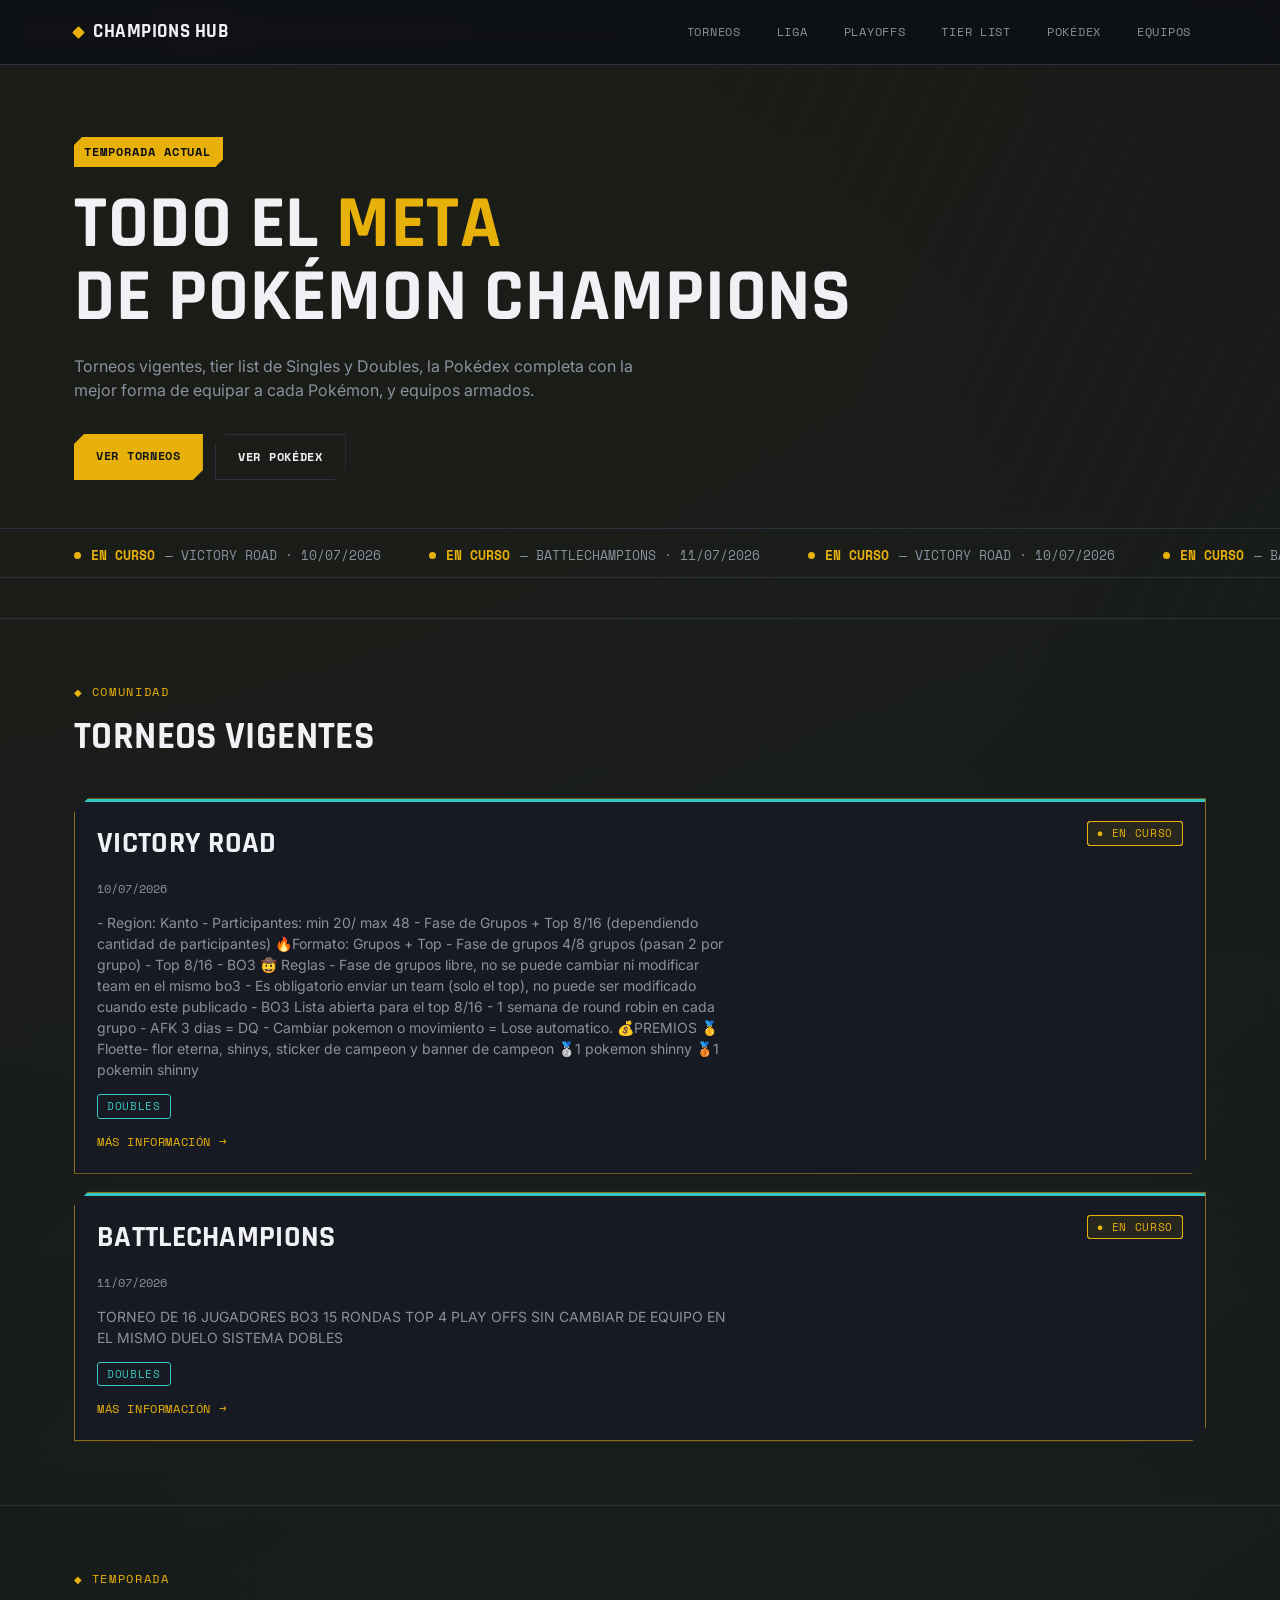
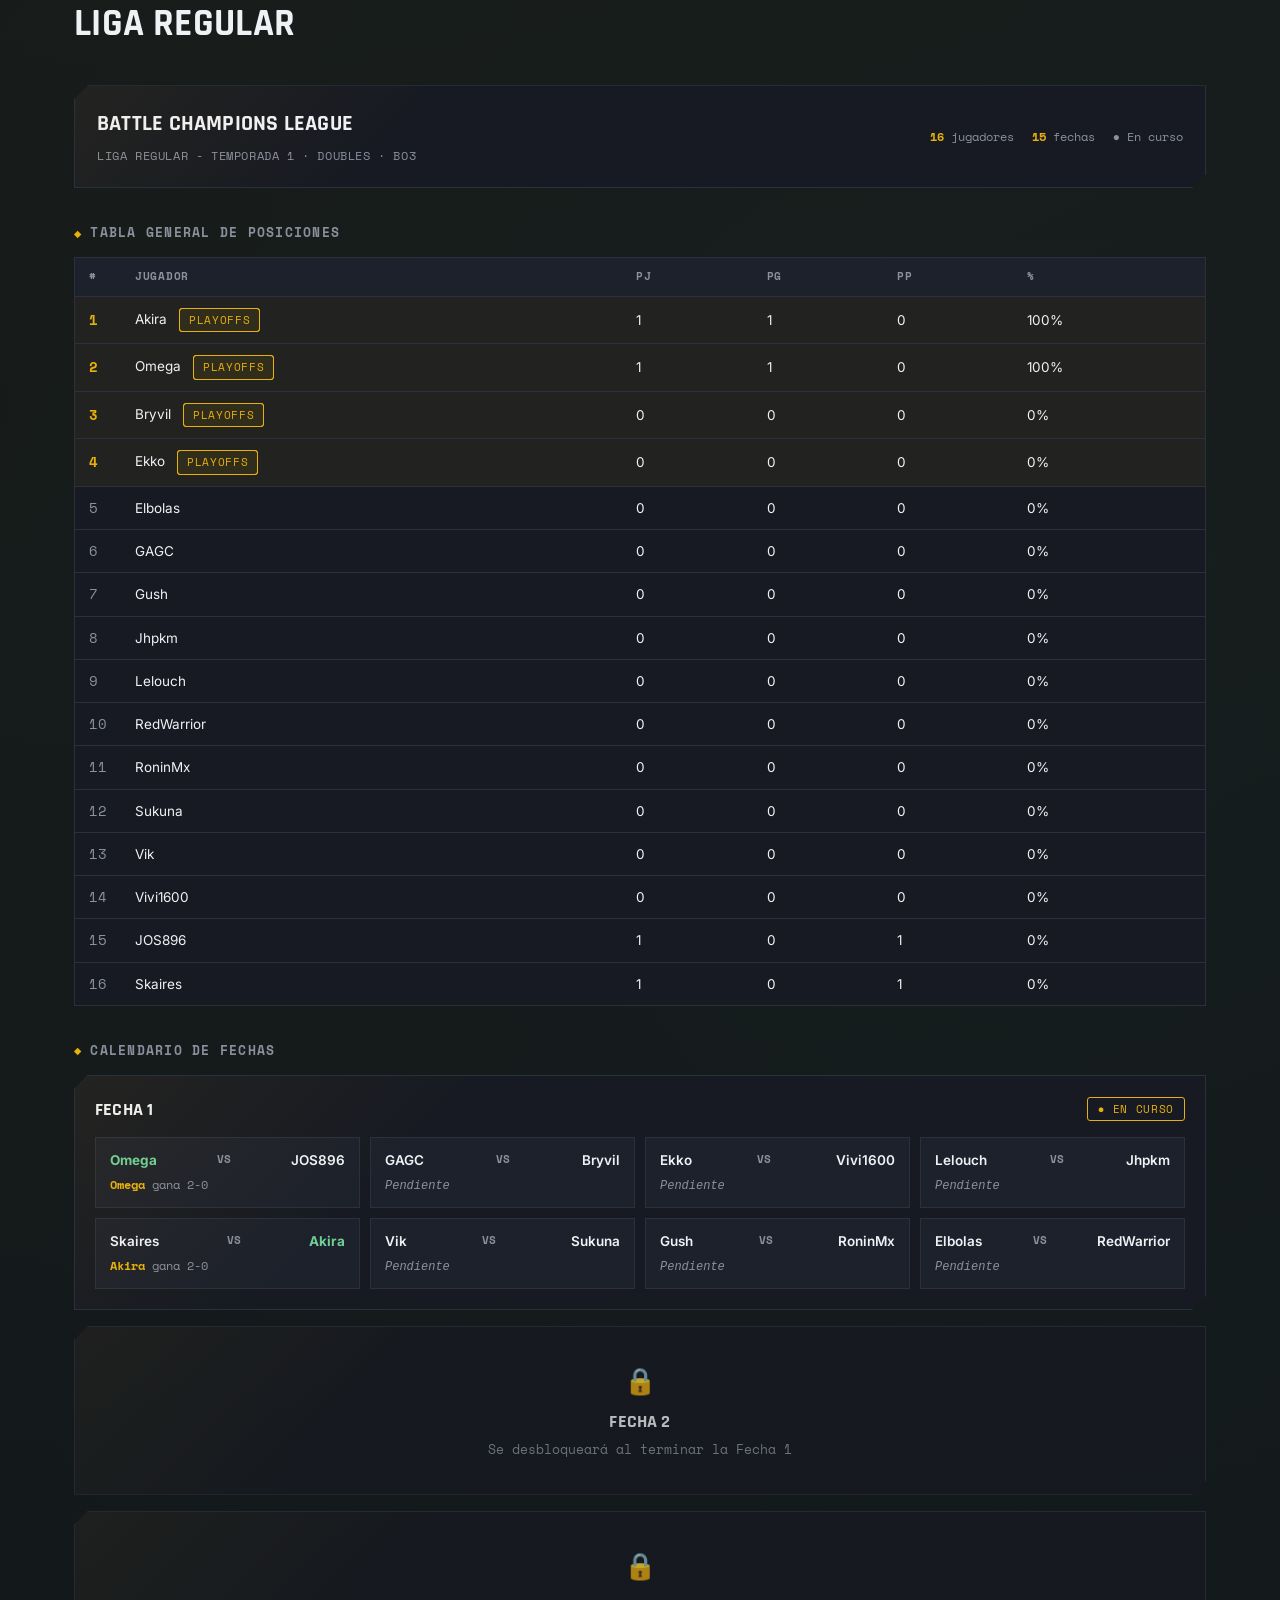
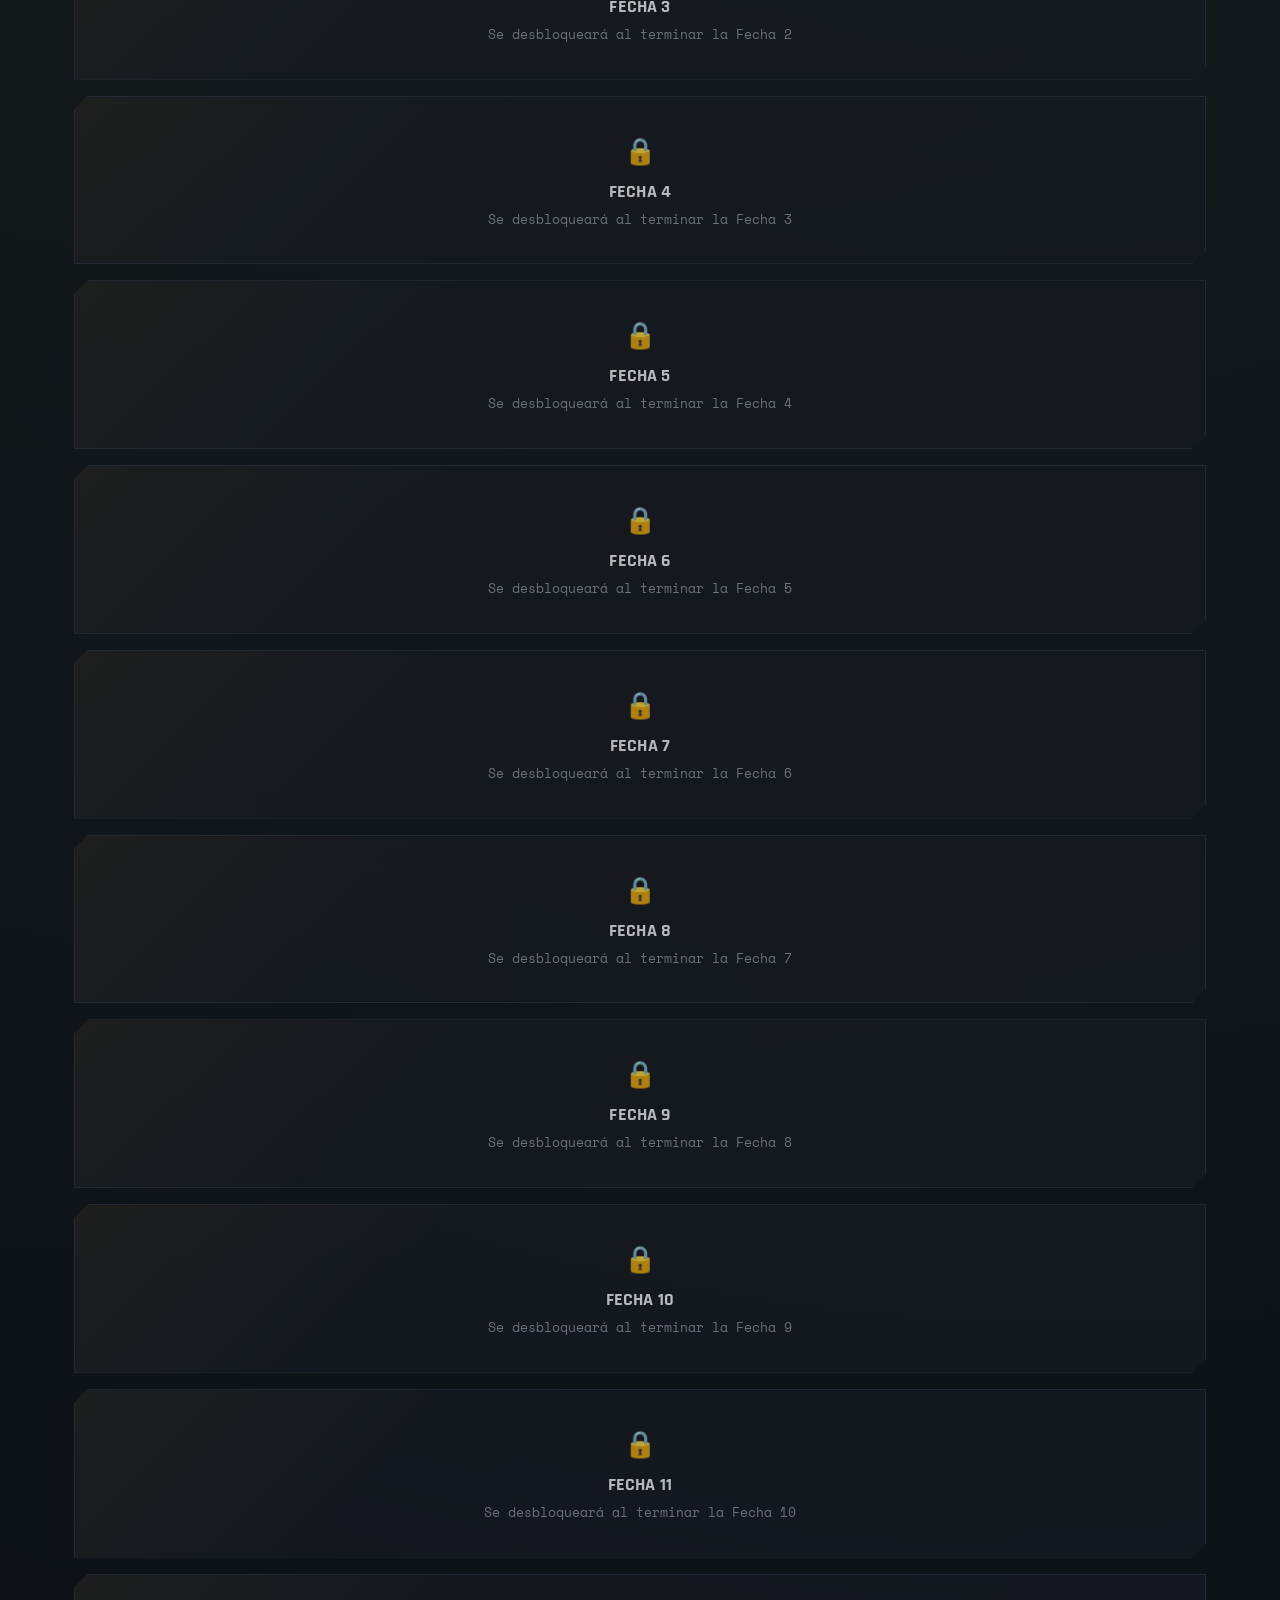
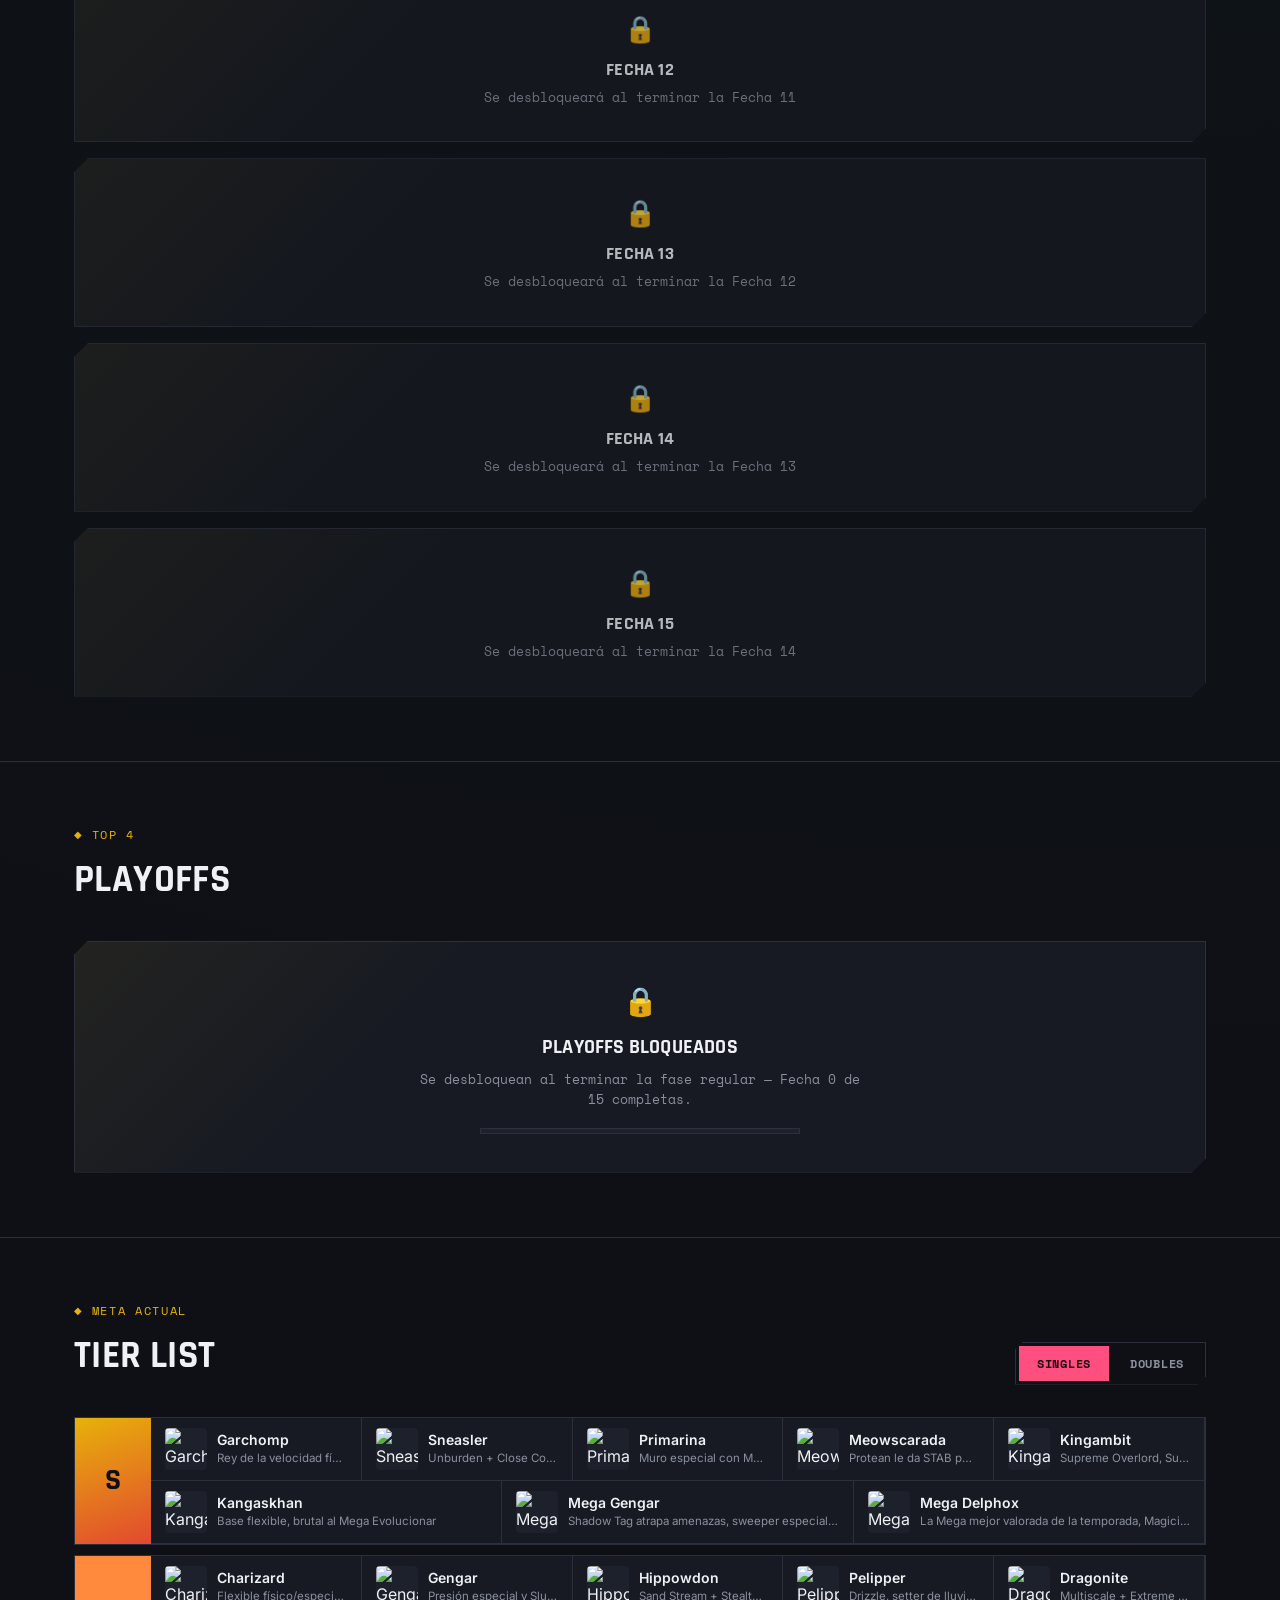
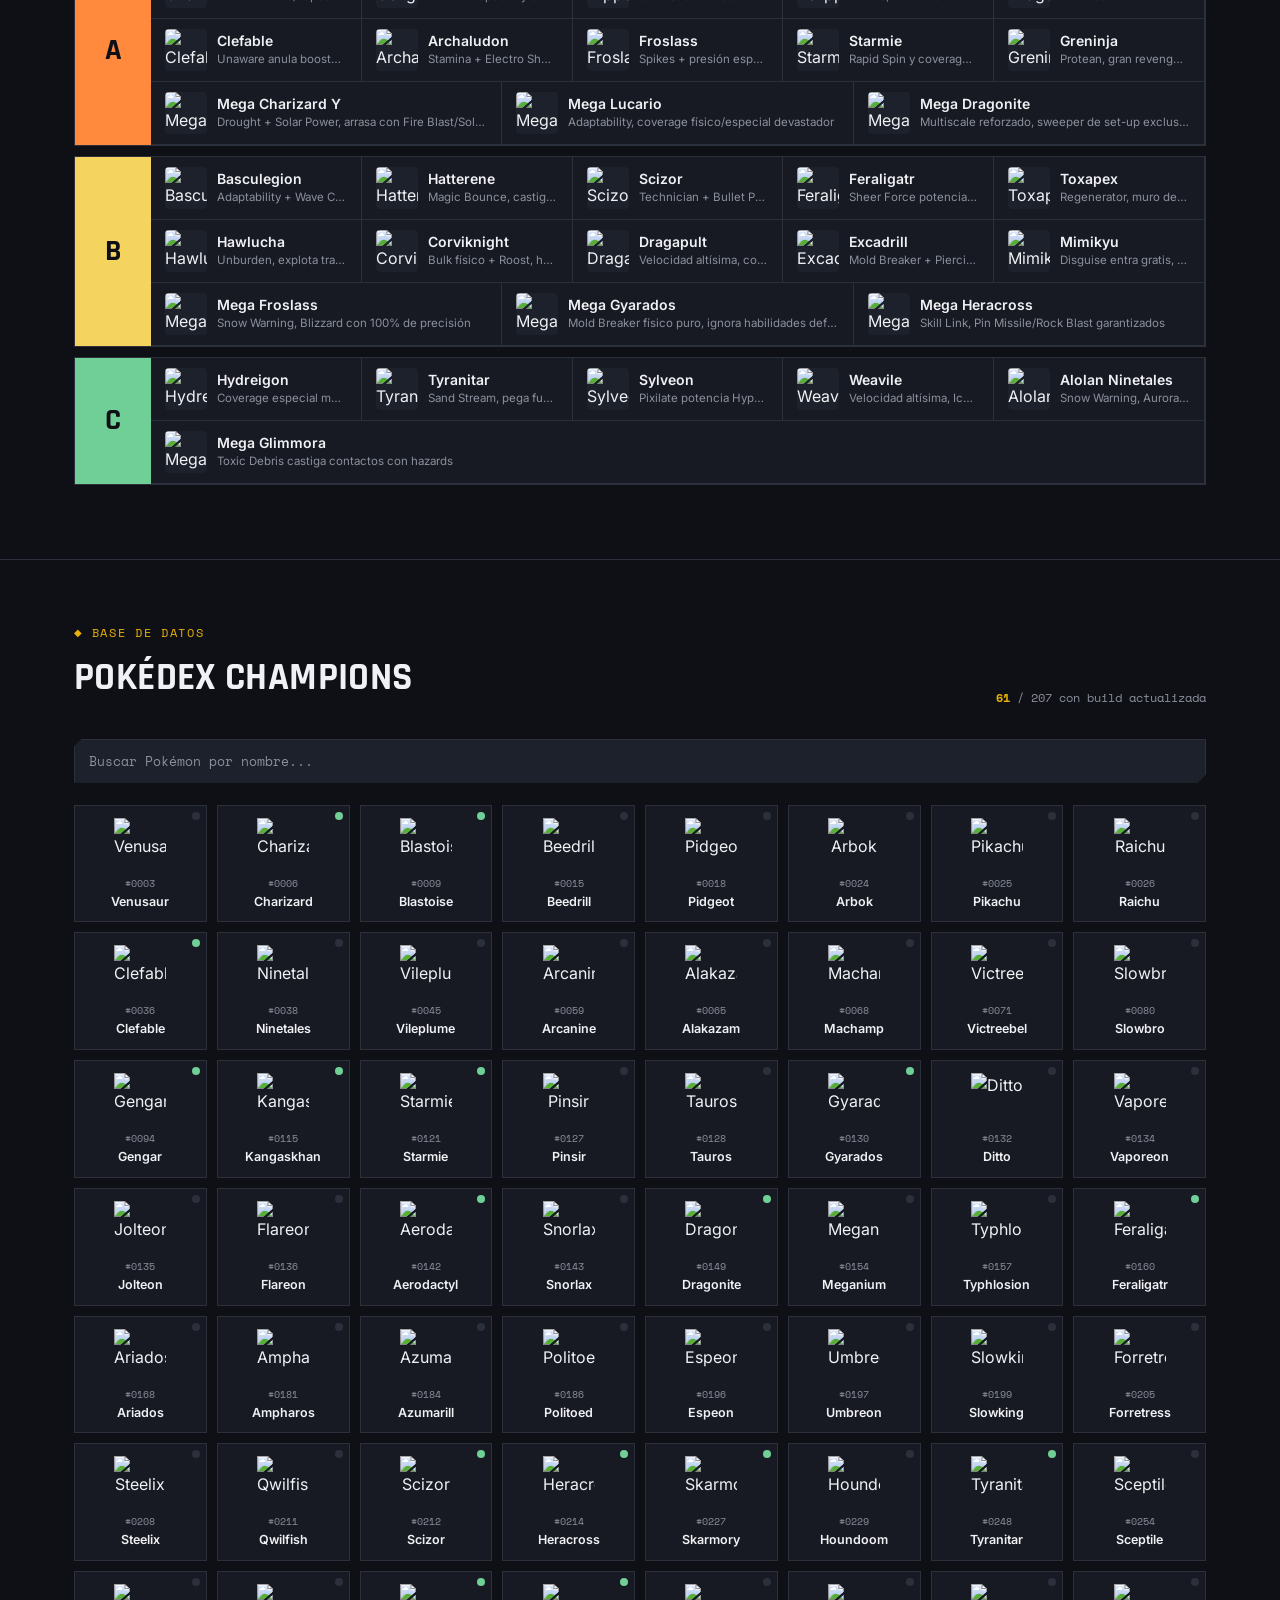
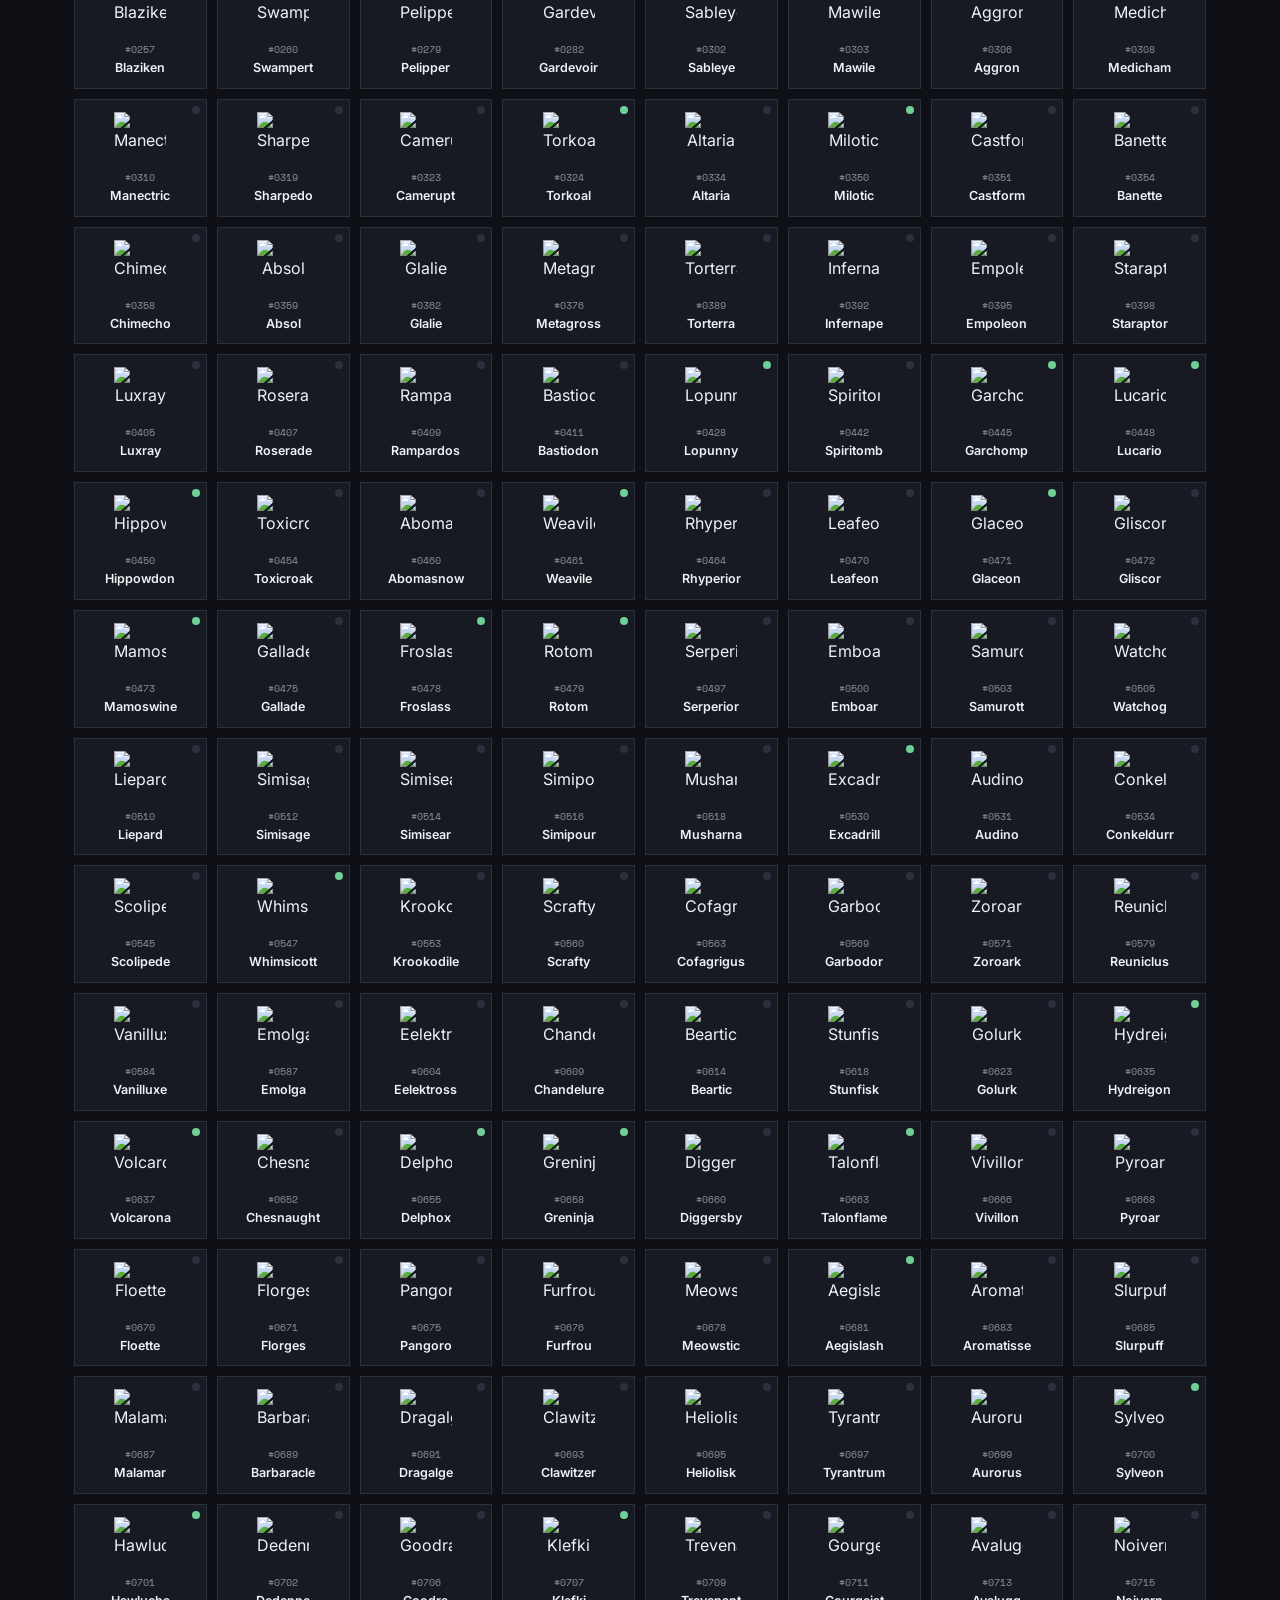
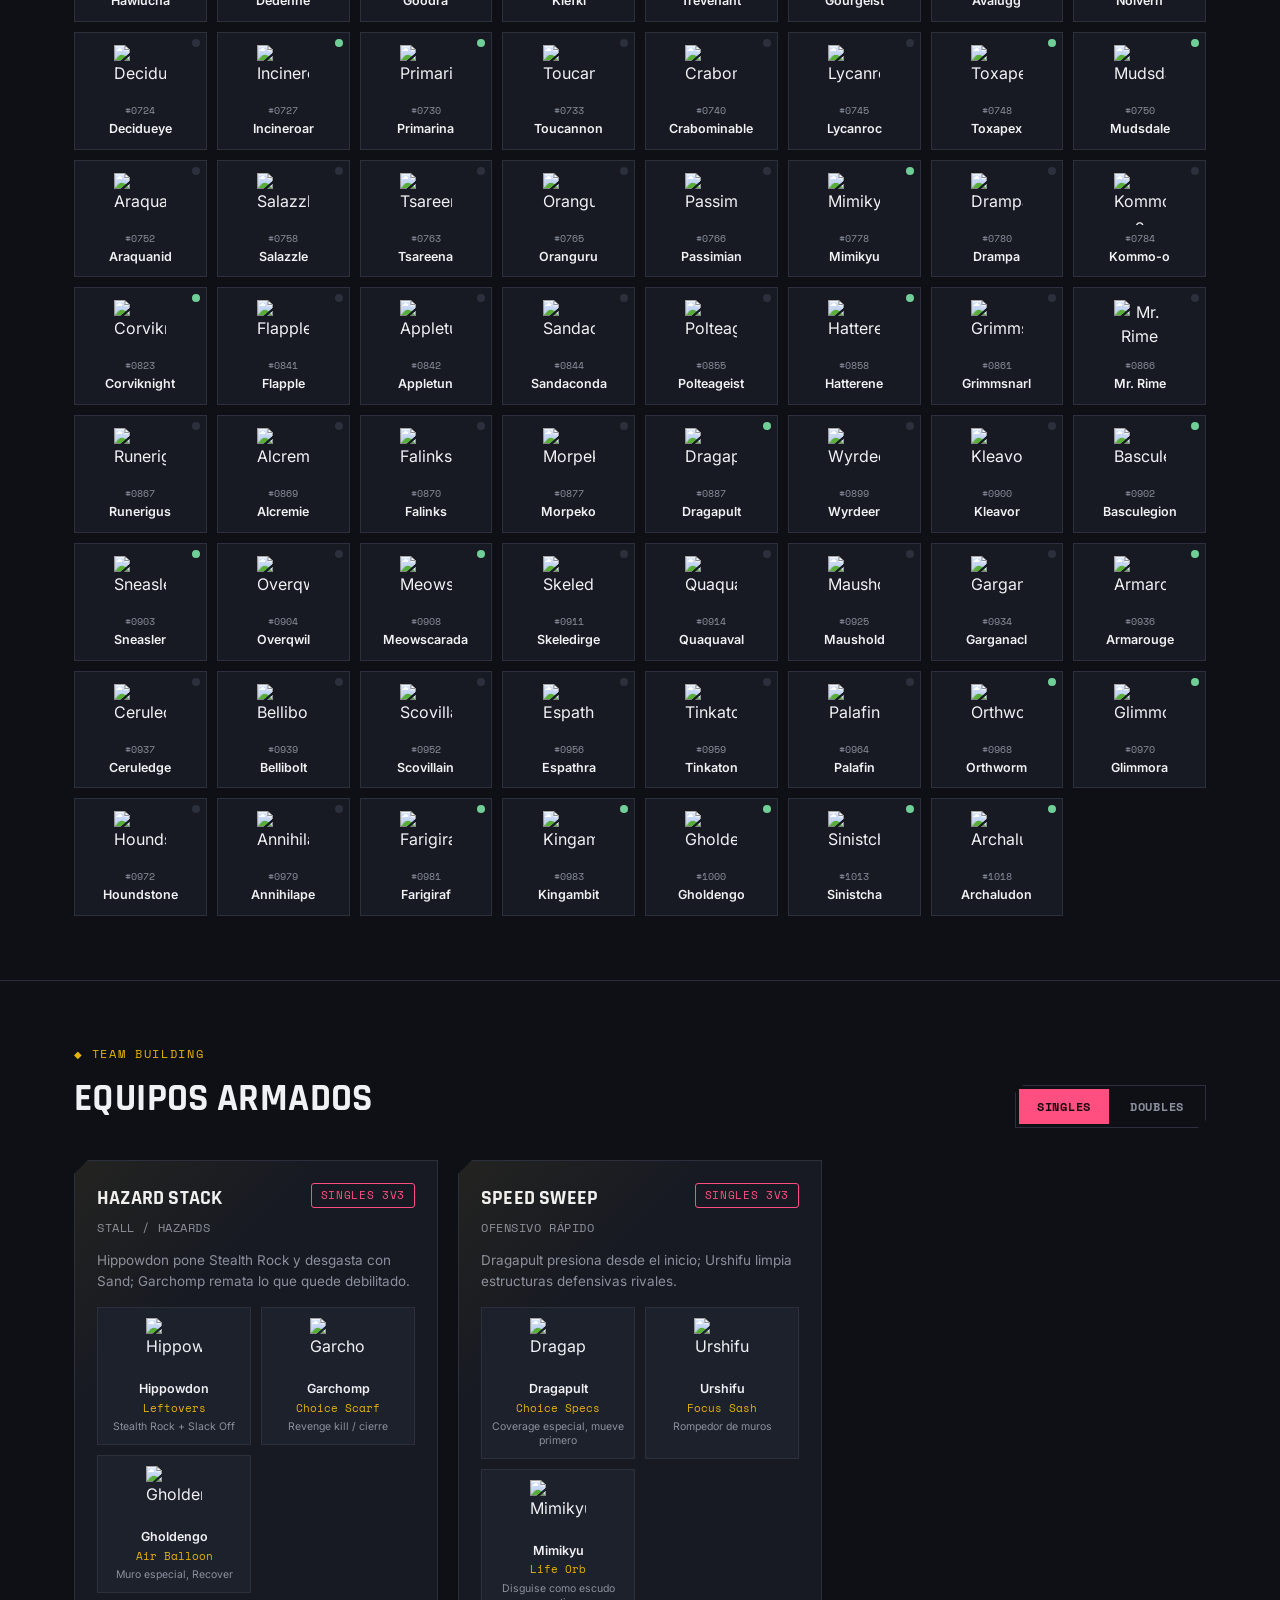
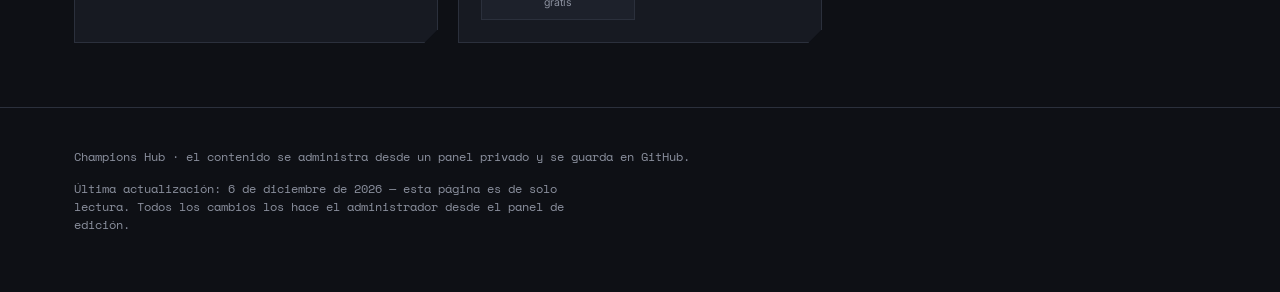
==== commit 8c2ec174: "Add files via upload" ====
--- a/index.html
+++ b/index.html
@@ -17,6 +17,7 @@
     <nav class="links">
       <a href="#torneos">Torneos</a>
       <a href="#liga">Liga</a>
+      <a href="#playoffs">Playoffs</a>
       <a href="#tierlist">Tier List</a>
       <a href="#pokedex">Pokédex</a>
       <a href="#equipos">Equipos</a>
@@ -62,7 +63,22 @@
       </div>
     </div>
     <div class="hud-box liga-header" id="ligaHeader"></div>
+    <h3 class="subsection-title">Tabla general de posiciones</h3>
+    <div class="standings-wrap" id="standingsWrap"></div>
+    <h3 class="subsection-title">Calendario de fechas</h3>
     <div class="fecha-grid" id="ligaCalendario"></div>
+  </div>
+</section>
+
+<section id="playoffs">
+  <div class="wrap">
+    <div class="section-head">
+      <div>
+        <span class="eyebrow">Top 4</span>
+        <h2>Playoffs</h2>
+      </div>
+    </div>
+    <div id="playoffsContainer"></div>
   </div>
 </section>
 
@@ -146,6 +162,7 @@
 let LIGA_CONFIG = {};
 let LIGA_CALENDARIO = [];
 let LIGA_JUGADORES = [];
+let LIGA_PLAYOFFS = {};
 
 let currentTierFmt = 'singles';
 let currentTeamFmt = 'singles';
@@ -159,9 +176,17 @@
   return res.json();
 }
 
+// Igual que loadJSON, pero si el archivo todavía no existe en el repo
+// (por ejemplo liga_playoffs.json antes del primer guardado) no rompe
+// la carga del resto de la página — regresa el valor por defecto.
+async function loadJSONSafe(path, fallback){
+  try{ return await loadJSON(path); }
+  catch(e){ return fallback; }
+}
+
 async function loadAllData(){
   try{
-    [TORNEOS, TIERS, EQUIPOS, POKEDEX_SPECIES, POKEDEX_BUILDS, LIGA_CONFIG, LIGA_CALENDARIO, LIGA_JUGADORES] = await Promise.all([
+    [TORNEOS, TIERS, EQUIPOS, POKEDEX_SPECIES, POKEDEX_BUILDS, LIGA_CONFIG, LIGA_CALENDARIO, LIGA_JUGADORES, LIGA_PLAYOFFS] = await Promise.all([
       loadJSON('data/torneos.json'),
       loadJSON('data/tiers.json'),
       loadJSON('data/equipos.json'),
@@ -169,7 +194,8 @@
       loadJSON('data/pokedex_builds.json'),
       loadJSON('data/liga_config.json'),
       loadJSON('data/liga_calendario.json'),
-      loadJSON('data/liga_jugadores.json')
+      loadJSON('data/liga_jugadores.json'),
+      loadJSONSafe('data/liga_playoffs.json', {})
     ]);
   }catch(e){
     console.error(e);
@@ -289,6 +315,148 @@
   }).join('');
 }
 
+/* ------------------------------------------------------------
+   TABLA GENERAL DE POSICIONES — se calcula sola a partir de los
+   resultados capturados en el calendario. No hay nada que
+   editar aparte: en cuanto el admin guarda un resultado, la
+   tabla y los playoffs se recalculan solos.
+   ------------------------------------------------------------ */
+function computeStandings(){
+  const nombres = new Set();
+  (LIGA_JUGADORES || []).forEach(j => nombres.add(typeof j === 'string' ? j : j.nombre));
+  (LIGA_CALENDARIO || []).forEach(f => (f.partidos || []).forEach(p => {
+    if(p.jugadorA) nombres.add(p.jugadorA);
+    if(p.jugadorB) nombres.add(p.jugadorB);
+  }));
+
+  const stats = {};
+  nombres.forEach(n => { if(n) stats[n] = { nombre:n, pj:0, pg:0, pp:0 }; });
+
+  (LIGA_CALENDARIO || []).forEach(f => (f.partidos || []).forEach(p => {
+    if(!p.resultado) return;
+    const ganador = p.resultado.ganador;
+    const perdedor = ganador === p.jugadorA ? p.jugadorB : p.jugadorA;
+    if(stats[ganador]){ stats[ganador].pj++; stats[ganador].pg++; }
+    if(stats[perdedor]){ stats[perdedor].pj++; stats[perdedor].pp++; }
+  }));
+
+  return Object.values(stats)
+    .map(s => ({ ...s, pct: s.pj ? Math.round((s.pg / s.pj) * 1000) / 10 : 0 }))
+    .sort((a, b) => b.pg - a.pg || b.pct - a.pct || a.pp - b.pp || a.nombre.localeCompare(b.nombre));
+}
+
+function ligaEstaCompleta(){
+  const total = (LIGA_CONFIG && LIGA_CONFIG.totalFechas) || LIGA_CALENDARIO.length;
+  if(!LIGA_CALENDARIO.length || LIGA_CALENDARIO.length < total) return false;
+  return LIGA_CALENDARIO.every(f => f.partidos.every(p => p.resultado));
+}
+
+function renderStandings(){
+  const wrap = document.getElementById('standingsWrap');
+  const standings = computeStandings().filter(s => s.nombre);
+
+  if(!standings.length){
+    wrap.innerHTML = '<p style="color:var(--text-muted); font-family:var(--font-mono); font-size:13px;">Todavía no hay jugadores ni resultados capturados.</p>';
+    return;
+  }
+
+  wrap.innerHTML = `
+    <div class="standings-scroll">
+      <table class="standings-table">
+        <thead>
+          <tr><th>#</th><th>Jugador</th><th>PJ</th><th>PG</th><th>PP</th><th>%</th></tr>
+        </thead>
+        <tbody>
+          ${standings.map((s, i) => `
+            <tr class="${i < 4 ? 'is-qualified' : ''}">
+              <td>${i + 1}</td>
+              <td>${escapeHtml(s.nombre)}${i < 4 ? ' <span class="tag tag--live">Playoffs</span>' : ''}</td>
+              <td>${s.pj}</td>
+              <td>${s.pg}</td>
+              <td>${s.pp}</td>
+              <td>${s.pct}%</td>
+            </tr>
+          `).join('')}
+        </tbody>
+      </table>
+    </div>
+  `;
+}
+
+/* ------------------------------------------------------------
+   PLAYOFFS — top 4 de la tabla al terminar la fase regular.
+   Semifinal 1: puesto 1 vs puesto 4. Semifinal 2: puesto 2 vs
+   puesto 3. La final y el tercer puesto se arman solos con los
+   ganadores/perdedores de las semis.
+   ------------------------------------------------------------ */
+function matchCard(nombreA, nombreB, resultado, seedA, seedB){
+  const pendA = !nombreA, pendB = !nombreB;
+  const ganaA = resultado && resultado.ganador === nombreA;
+  const ganaB = resultado && resultado.ganador === nombreB;
+  return `
+    <div class="bracket-match">
+      <div class="bracket-slot ${ganaA ? 'is-winner' : ''}">${seedA ? `<span class="seed">#${seedA}</span>` : ''}${pendA ? '<span class="pend">Por definir</span>' : escapeHtml(nombreA)}</div>
+      <div class="bracket-slot ${ganaB ? 'is-winner' : ''}">${seedB ? `<span class="seed">#${seedB}</span>` : ''}${pendB ? '<span class="pend">Por definir</span>' : escapeHtml(nombreB)}</div>
+      ${resultado ? `<div class="bracket-score">${escapeHtml(resultado.marcador || '')}</div>` : ''}
+    </div>
+  `;
+}
+
+function renderPlayoffs(){
+  const cont = document.getElementById('playoffsContainer');
+  const standings = computeStandings();
+  const totalFechas = (LIGA_CONFIG && LIGA_CONFIG.totalFechas) || 15;
+  const fechasCompletas = LIGA_CALENDARIO.filter(f => f.partidos.every(p => p.resultado)).length;
+
+  if(!ligaEstaCompleta() || standings.filter(s => s.pj > 0).length < 4){
+    cont.innerHTML = `
+      <div class="hud-box playoffs-locked">
+        <div class="lock-icon">🔒</div>
+        <h3>Playoffs bloqueados</h3>
+        <p>Se desbloquean al terminar la fase regular — Fecha ${Math.min(fechasCompletas, totalFechas)} de ${totalFechas} completas.</p>
+        <div class="playoffs-progress"><div class="playoffs-progress-bar" style="width:${Math.min(100, (fechasCompletas / totalFechas) * 100)}%"></div></div>
+      </div>
+    `;
+    return;
+  }
+
+  const top4 = standings.slice(0, 4);
+  const s1a = top4[0].nombre, s1b = top4[3].nombre;
+  const s2a = top4[1].nombre, s2b = top4[2].nombre;
+  const r1 = LIGA_PLAYOFFS.semifinal1, r2 = LIGA_PLAYOFFS.semifinal2;
+
+  const finalA = r1 ? r1.ganador : null;
+  const finalB = r2 ? r2.ganador : null;
+  const rf = LIGA_PLAYOFFS.final;
+  const campeon = rf ? rf.ganador : null;
+
+  const tpA = r1 ? (r1.ganador === s1a ? s1b : s1a) : null;
+  const tpB = r2 ? (r2.ganador === s2a ? s2b : s2a) : null;
+  const rt = LIGA_PLAYOFFS.tercerPuesto;
+
+  cont.innerHTML = `
+    <div class="bracket">
+      <div class="bracket-round">
+        <div class="bracket-round-label">Semifinales</div>
+        ${matchCard(s1a, s1b, r1, 1, 4)}
+        ${matchCard(s2a, s2b, r2, 2, 3)}
+      </div>
+      <div class="bracket-round bracket-round--final">
+        <div class="bracket-round-label">Gran final</div>
+        ${matchCard(finalA, finalB, rf)}
+        <div class="bracket-round-label bracket-round-label--3rd">3er puesto</div>
+        ${matchCard(tpA, tpB, rt)}
+      </div>
+      <div class="bracket-round bracket-round--champion">
+        <div class="bracket-round-label">Campeón</div>
+        <div class="champion-card ${campeon ? 'is-decided' : ''}">
+          ${campeon ? `🏆 <span>${escapeHtml(campeon)}</span>` : '<span class="pend">Por definir</span>'}
+        </div>
+      </div>
+    </div>
+  `;
+}
+
 function renderTierList(formato){
   currentTierFmt = formato;
   const data = TIERS[formato] || {};
@@ -427,6 +595,8 @@
   await loadAllData();
   renderTorneos();
   renderLiga();
+  renderStandings();
+  renderPlayoffs();
   renderTierList('singles');
   renderEquipos('singles');
   renderPokedex('');
--- a/style.css
+++ b/style.css
@@ -467,6 +467,89 @@
 .liga-admin-row{display:grid; grid-template-columns:1.4fr 1.2fr 110px; gap:8px; align-items:center; background:var(--surface-2); border:1px solid var(--border); padding:10px; margin-bottom:8px;}
 .liga-admin-row .lbl{font-size:13px; font-weight:600;}
 .liga-admin-row select, .liga-admin-row input{padding:8px;}
+.playoffs-admin-row{grid-template-columns:1.6fr 1fr 100px auto;}
+
+/* ======================================================
+   SUBTÍTULOS DE SUBSECCIÓN (dentro de Liga, Playoffs, etc.)
+   ====================================================== */
+.subsection-title{
+  font-family:var(--font-mono); font-size:12.5px; text-transform:uppercase; letter-spacing:0.1em;
+  color:var(--text-muted); margin:36px 0 14px; display:flex; align-items:center; gap:8px;
+}
+.subsection-title::before{content:"◆"; color:var(--gold); font-size:9px;}
+
+/* ======================================================
+   TABLA GENERAL DE POSICIONES
+   ====================================================== */
+.standings-scroll{
+  overflow-x:auto; -webkit-overflow-scrolling:touch;
+  border:1px solid var(--border); background:var(--surface);
+}
+.standings-table{width:100%; border-collapse:collapse; min-width:460px; font-size:13.5px;}
+.standings-table th, .standings-table td{padding:11px 14px; text-align:left; white-space:nowrap;}
+.standings-table thead th{
+  font-family:var(--font-mono); font-size:10.5px; text-transform:uppercase; letter-spacing:0.07em;
+  color:var(--text-muted); background:var(--surface-2); border-bottom:1px solid var(--border);
+  position:sticky; top:0;
+}
+.standings-table tbody tr{border-bottom:1px solid var(--border); transition:background .15s;}
+.standings-table tbody tr:last-child{border-bottom:none;}
+.standings-table tbody tr:hover{background:var(--surface-2);}
+.standings-table td:first-child{font-family:var(--font-mono); color:var(--text-muted); width:34px;}
+.standings-table tr.is-qualified{background:rgba(231,177,10,0.05);}
+.standings-table tr.is-qualified td:first-child{color:var(--gold); font-weight:700;}
+.standings-table .tag--live{margin-left:8px; white-space:nowrap;}
+
+/* ======================================================
+   PLAYOFFS
+   ====================================================== */
+.playoffs-locked{padding:38px 24px; text-align:center;}
+.playoffs-locked .lock-icon{font-size:28px; margin-bottom:10px; color:var(--text-muted);}
+.playoffs-locked h3{font-size:20px; text-transform:uppercase; margin-bottom:8px;}
+.playoffs-locked p{font-family:var(--font-mono); font-size:12.5px; color:var(--text-muted); max-width:440px; margin:0 auto; line-height:1.6;}
+.playoffs-progress{
+  height:6px; background:var(--surface-2); border:1px solid var(--border);
+  margin:18px auto 0; max-width:320px; overflow:hidden;
+}
+.playoffs-progress-bar{height:100%; background:linear-gradient(90deg, var(--gold-dim), var(--gold));}
+
+.bracket{display:flex; gap:32px; align-items:center; overflow-x:auto; padding:10px 4px 18px;}
+.bracket-round{display:flex; flex-direction:column; gap:20px; min-width:230px; justify-content:center; flex-shrink:0;}
+.bracket-round--final{justify-content:space-evenly;}
+.bracket-round-label{
+  font-family:var(--font-mono); font-size:11px; text-transform:uppercase; letter-spacing:0.09em;
+  color:var(--gold); text-align:center;
+}
+.bracket-round-label--3rd{margin-top:12px; color:var(--text-muted);}
+.bracket-match{background:var(--surface); border:1px solid var(--border); position:relative;}
+.bracket-slot{
+  padding:12px 14px; font-size:13.5px; font-weight:600; display:flex; align-items:center; gap:8px;
+  border-bottom:1px solid var(--border);
+}
+.bracket-slot:last-of-type{border-bottom:none;}
+.bracket-slot .seed{font-family:var(--font-mono); font-size:10.5px; color:var(--text-muted); flex-shrink:0;}
+.bracket-slot.is-winner{color:var(--green);}
+.bracket-slot .pend{color:var(--text-muted); font-style:italic; font-weight:400;}
+.bracket-score{
+  position:absolute; top:50%; right:-13px; transform:translateY(-50%);
+  background:var(--gold); color:#14161C; font-family:var(--font-mono); font-size:11px; font-weight:700;
+  padding:3px 9px; border-radius:2px; white-space:nowrap; z-index:1;
+}
+.bracket-round--champion{align-items:center;}
+.champion-card{
+  min-width:160px; padding:24px 18px; text-align:center; border:1px solid var(--gold-dim);
+  background:rgba(231,177,10,0.06); font-family:var(--font-display); font-size:19px; font-weight:700;
+  text-transform:uppercase; color:var(--text-muted); display:flex; flex-direction:column; gap:6px; align-items:center;
+}
+.champion-card.is-decided{
+  color:var(--gold); border-color:var(--gold);
+  box-shadow:0 0 0 1px rgba(231,177,10,.2), 0 20px 40px -24px rgba(231,177,10,.6);
+}
+.champion-card .pend{font-family:var(--font-mono); font-size:12px; font-style:italic; text-transform:none;}
+
+@media (max-width:900px){
+  .team-grid, .tourney-grid{grid-template-columns:repeat(auto-fill, minmax(260px,1fr));}
+}
 
 @media (max-width:640px){
   .nav-inner{flex-direction:column; align-items:flex-start; gap:12px;}
@@ -475,4 +558,18 @@
   .field-row{grid-template-columns:1fr;}
   .mons-editor-row{grid-template-columns:1fr;}
   .liga-admin-row{grid-template-columns:1fr;}
-}
+  .playoffs-admin-row{grid-template-columns:1fr;}
+  .standings-table{min-width:0; font-size:12.5px;}
+  .standings-table th, .standings-table td{padding:9px 8px;}
+  .bracket{flex-direction:column; align-items:stretch; gap:22px;}
+  .bracket-round{min-width:0; width:100%;}
+  .bracket-score{position:static; transform:none; display:inline-block; margin:6px 0 10px 14px;}
+  .champion-card{width:100%;}
+}
+
+@media (max-width:420px){
+  .wrap{padding:0 16px;}
+  .hero{padding:52px 0 30px;}
+  section{padding:44px 0;}
+  .hero-badge{font-size:11px;}
+}
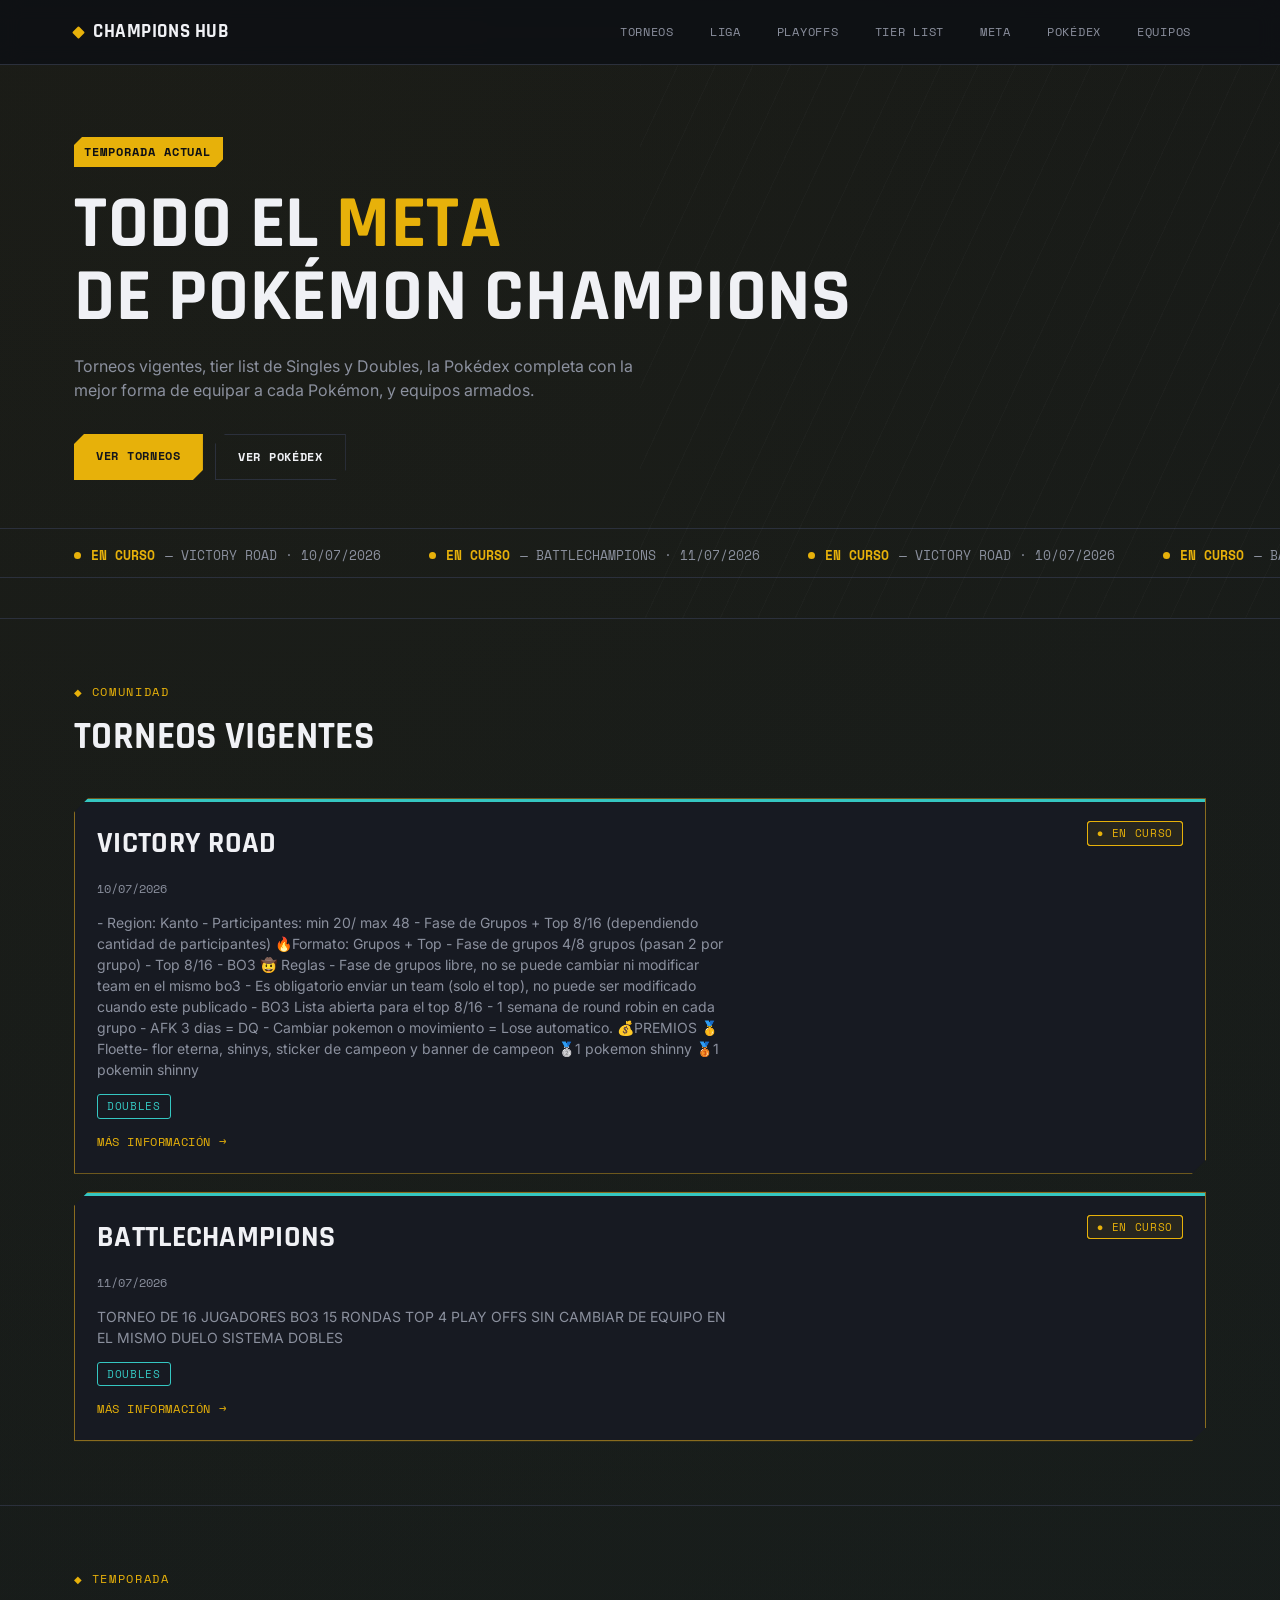
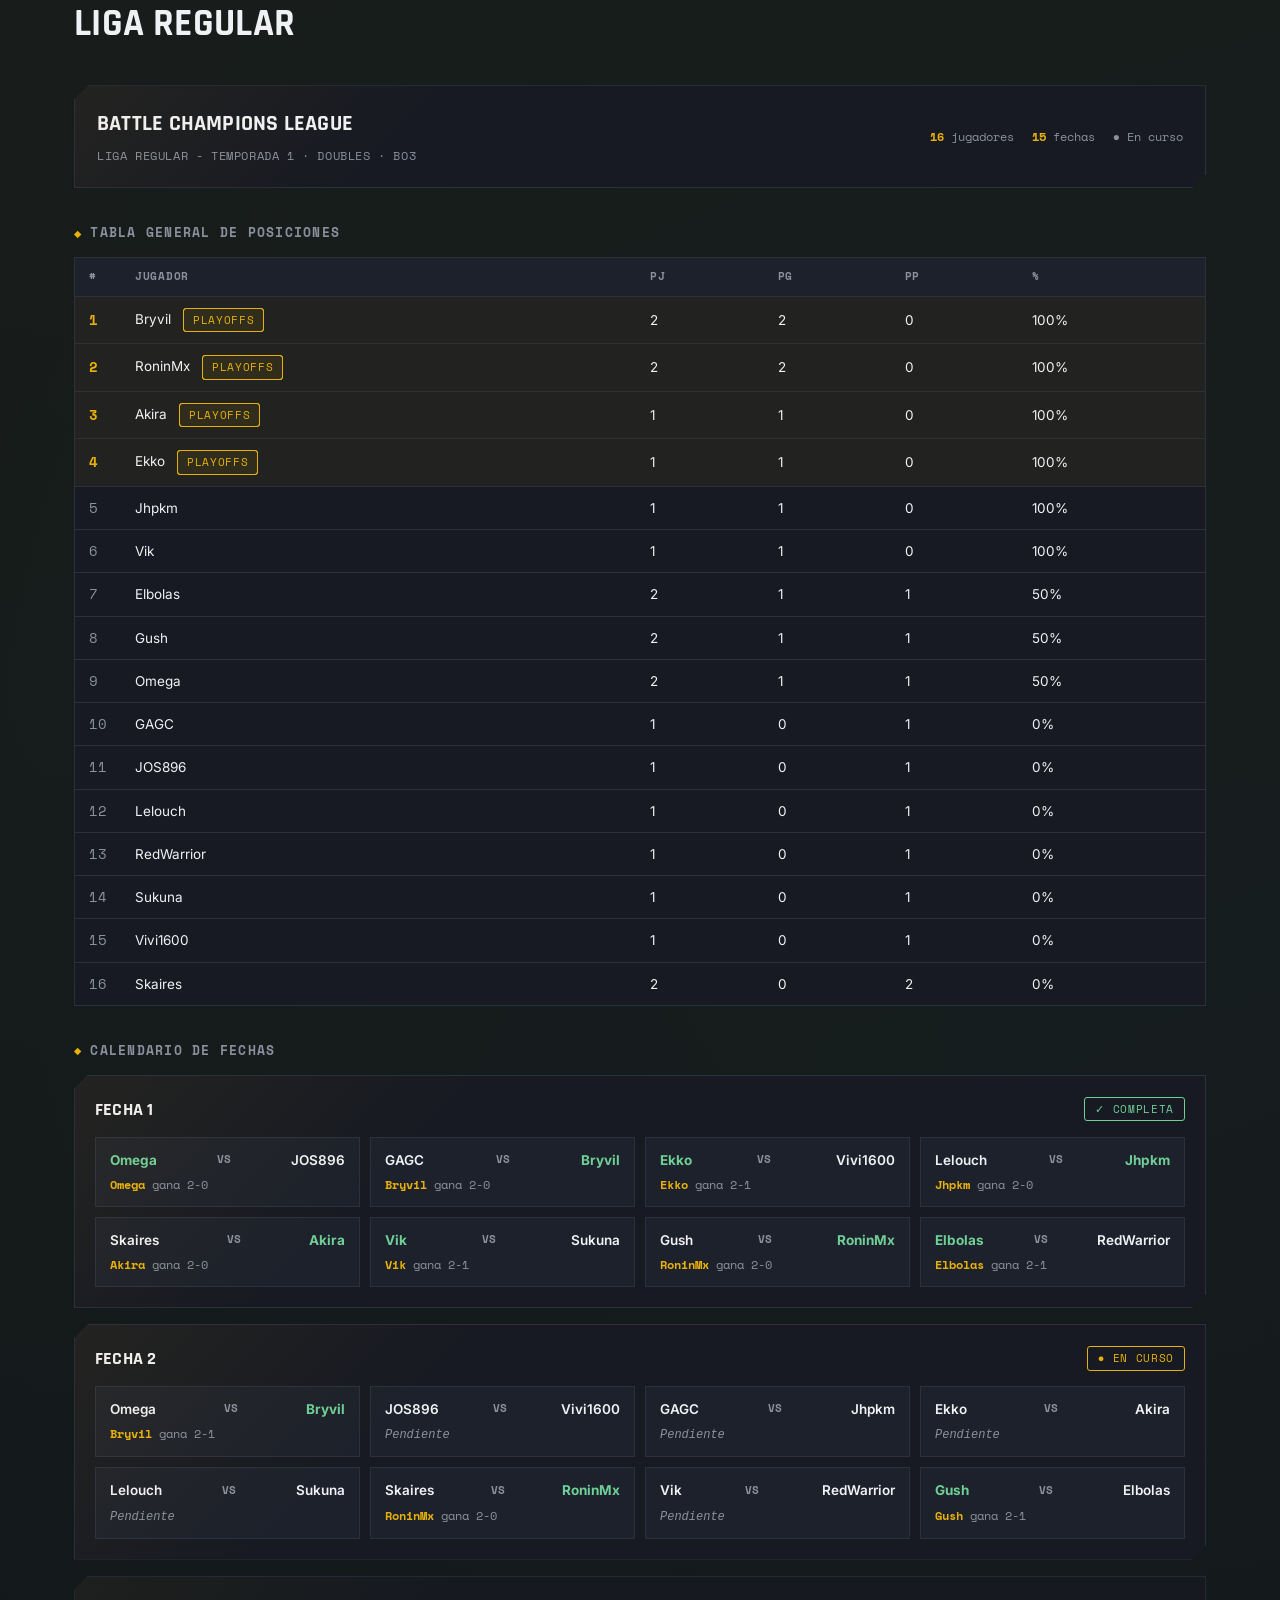
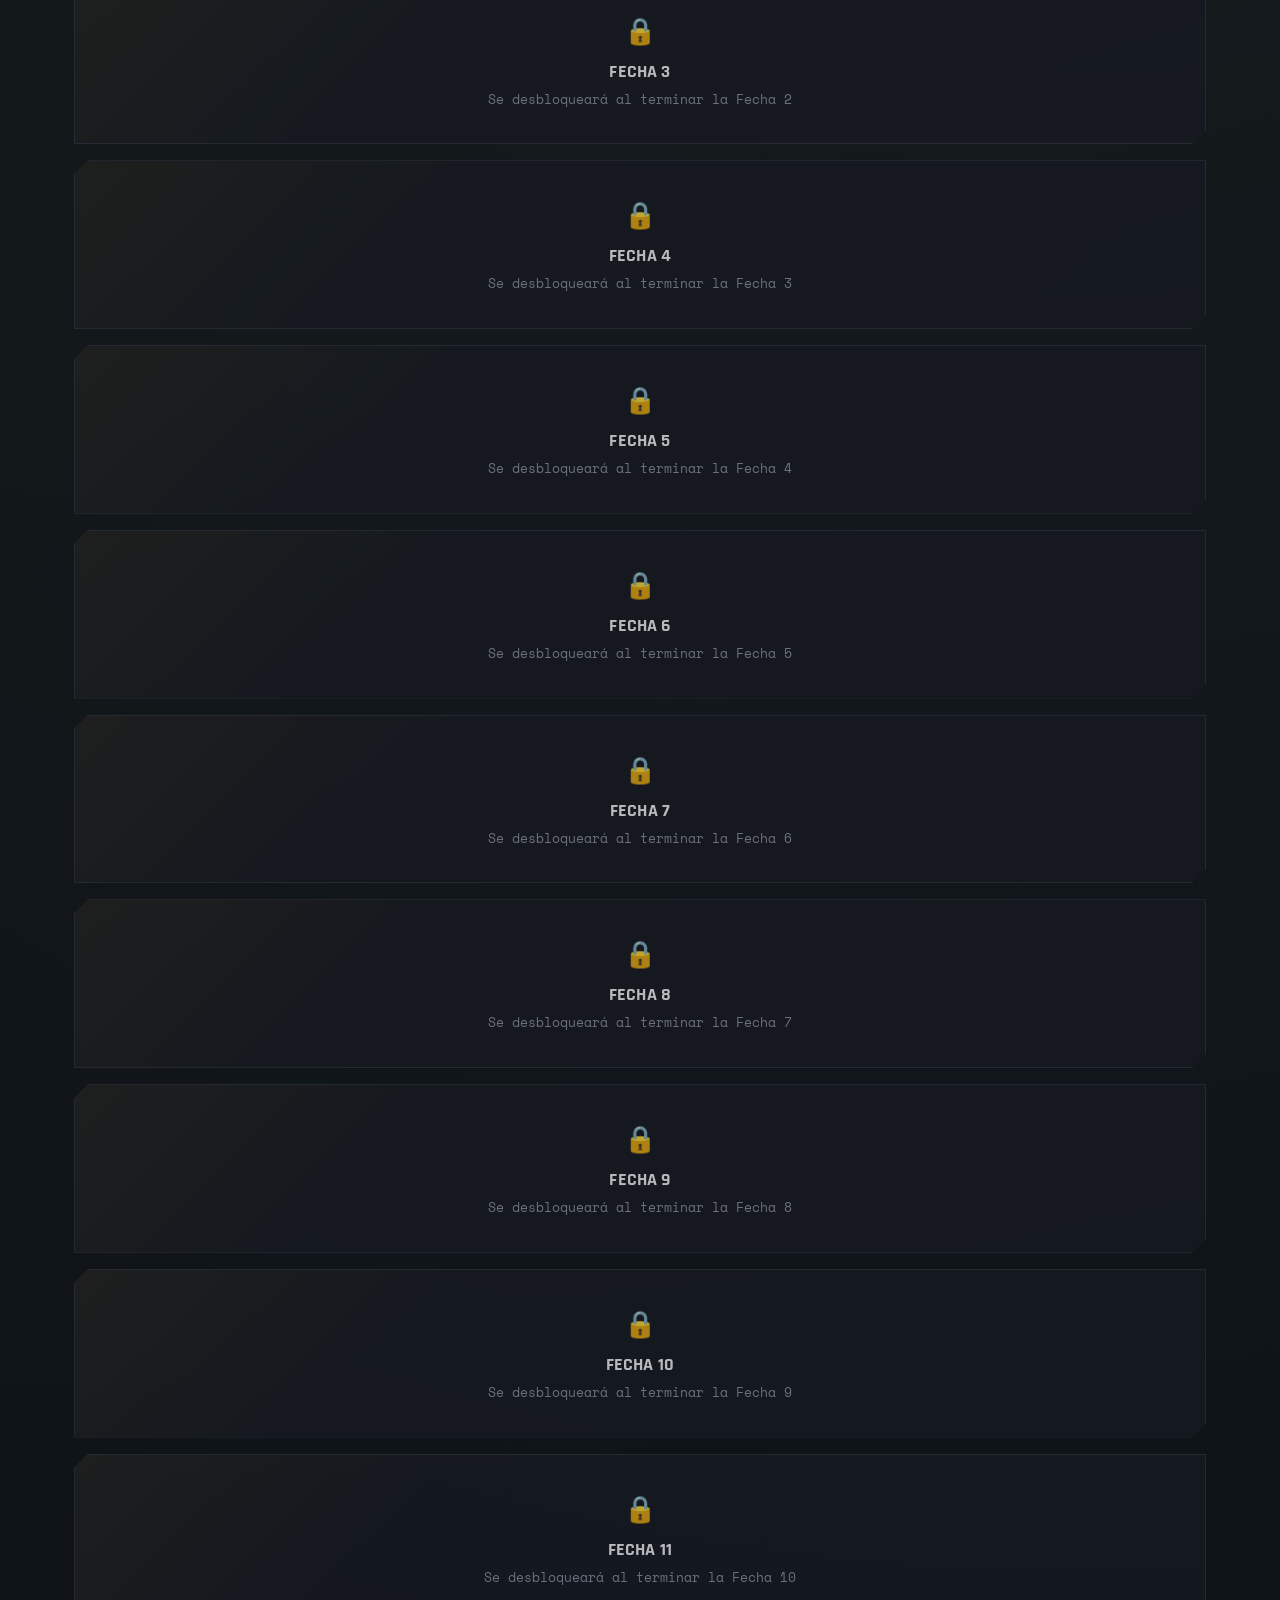
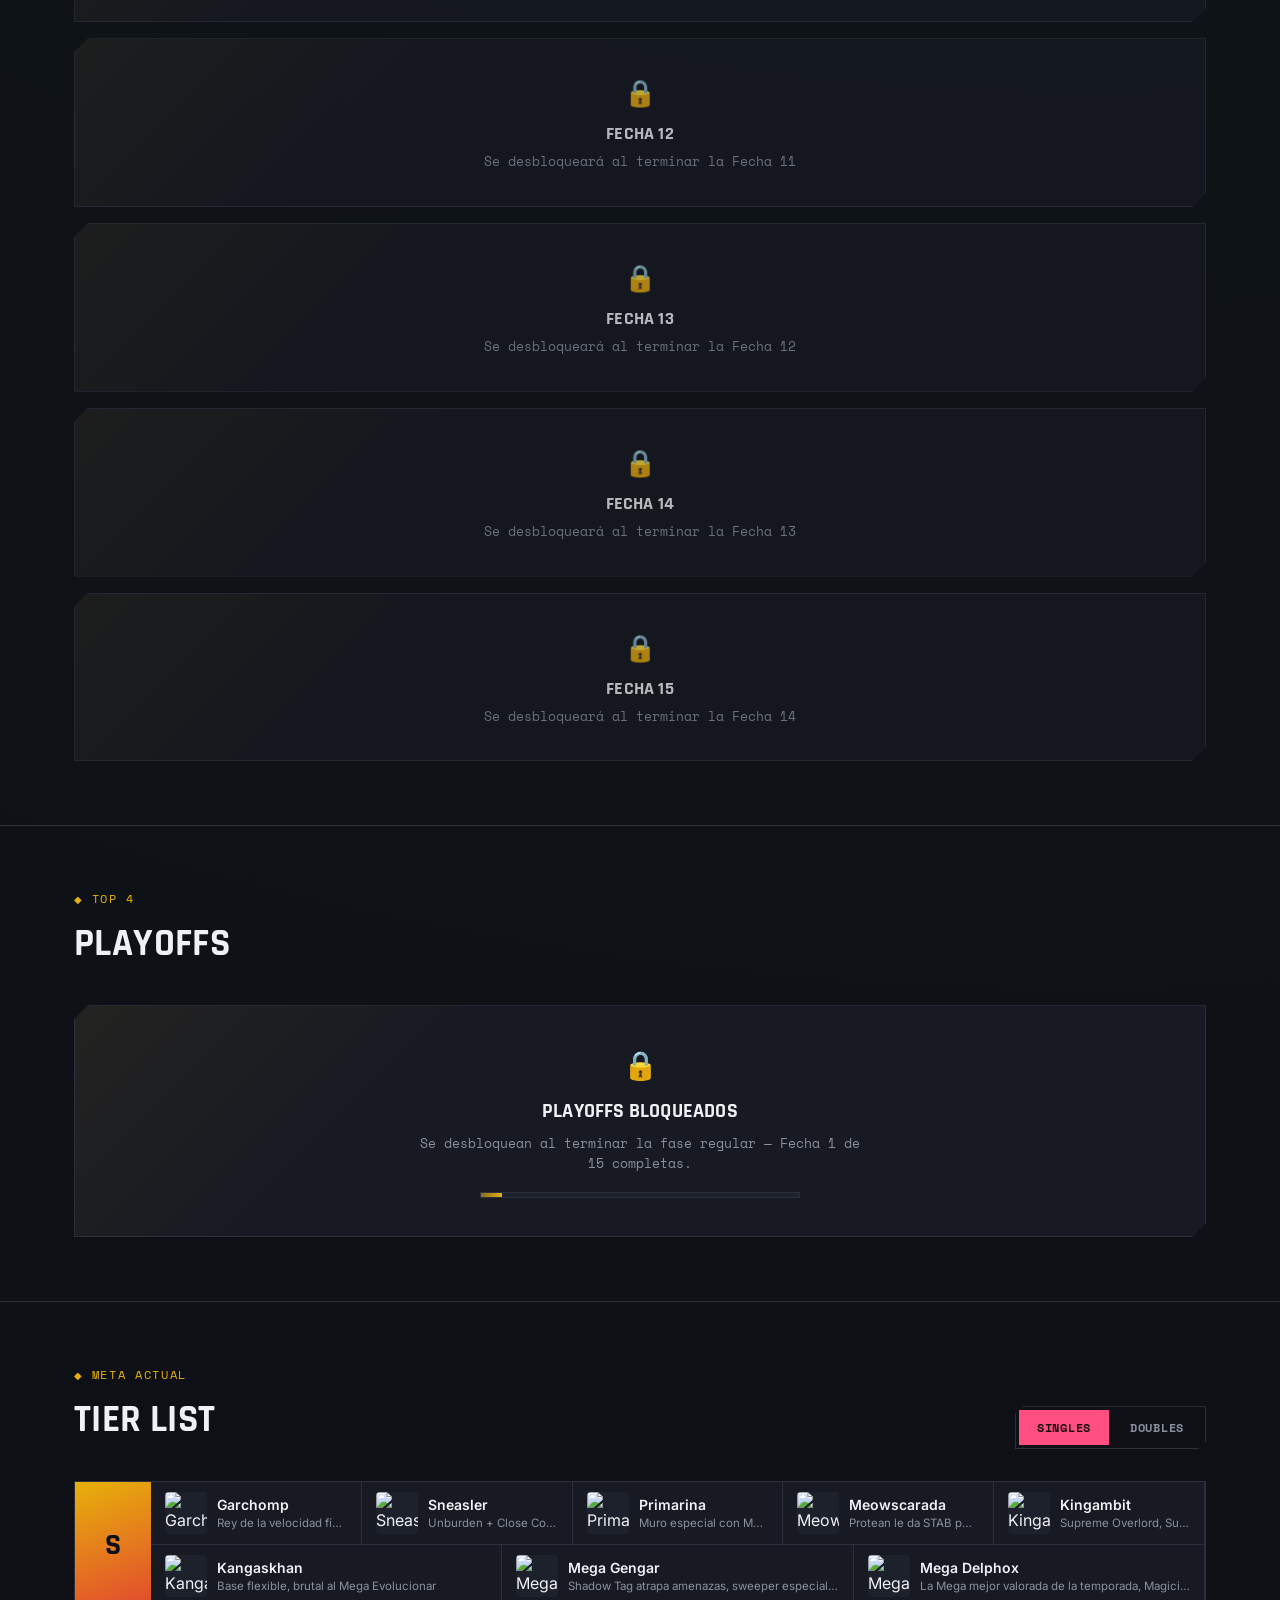
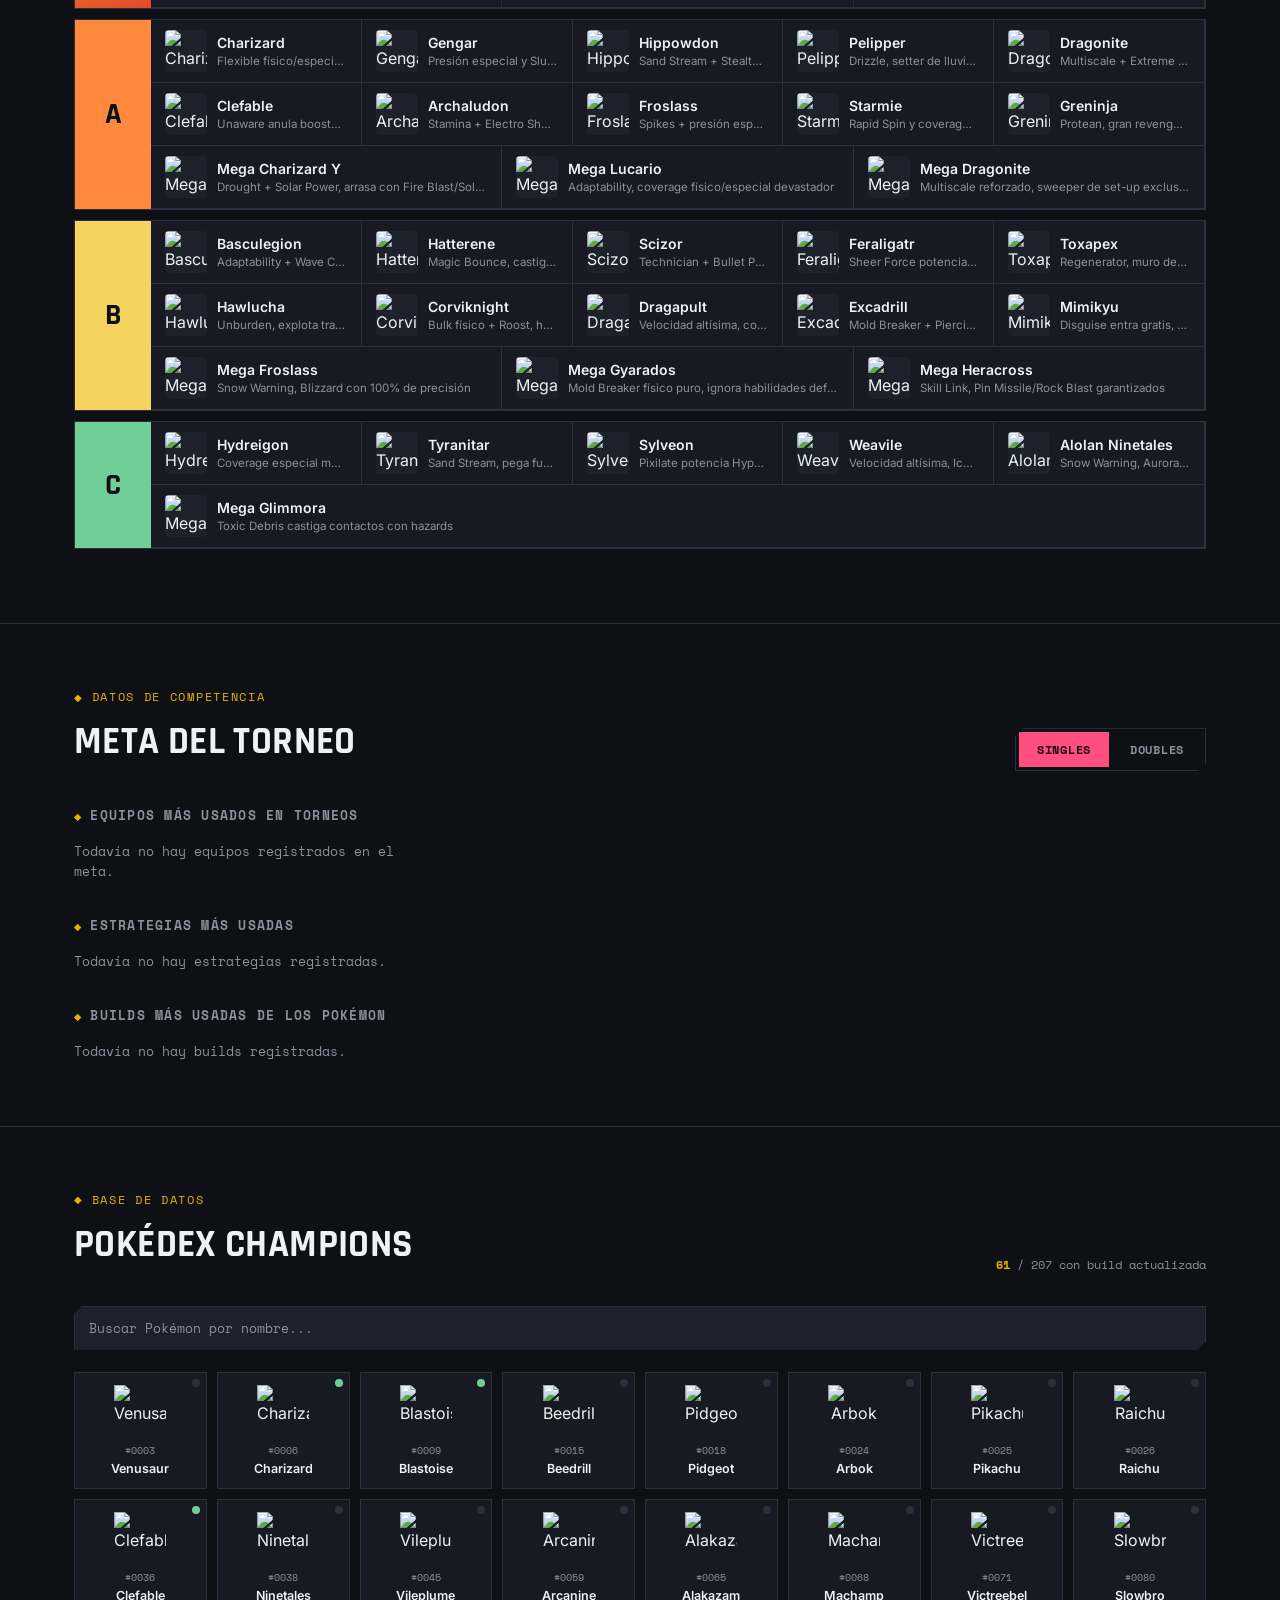
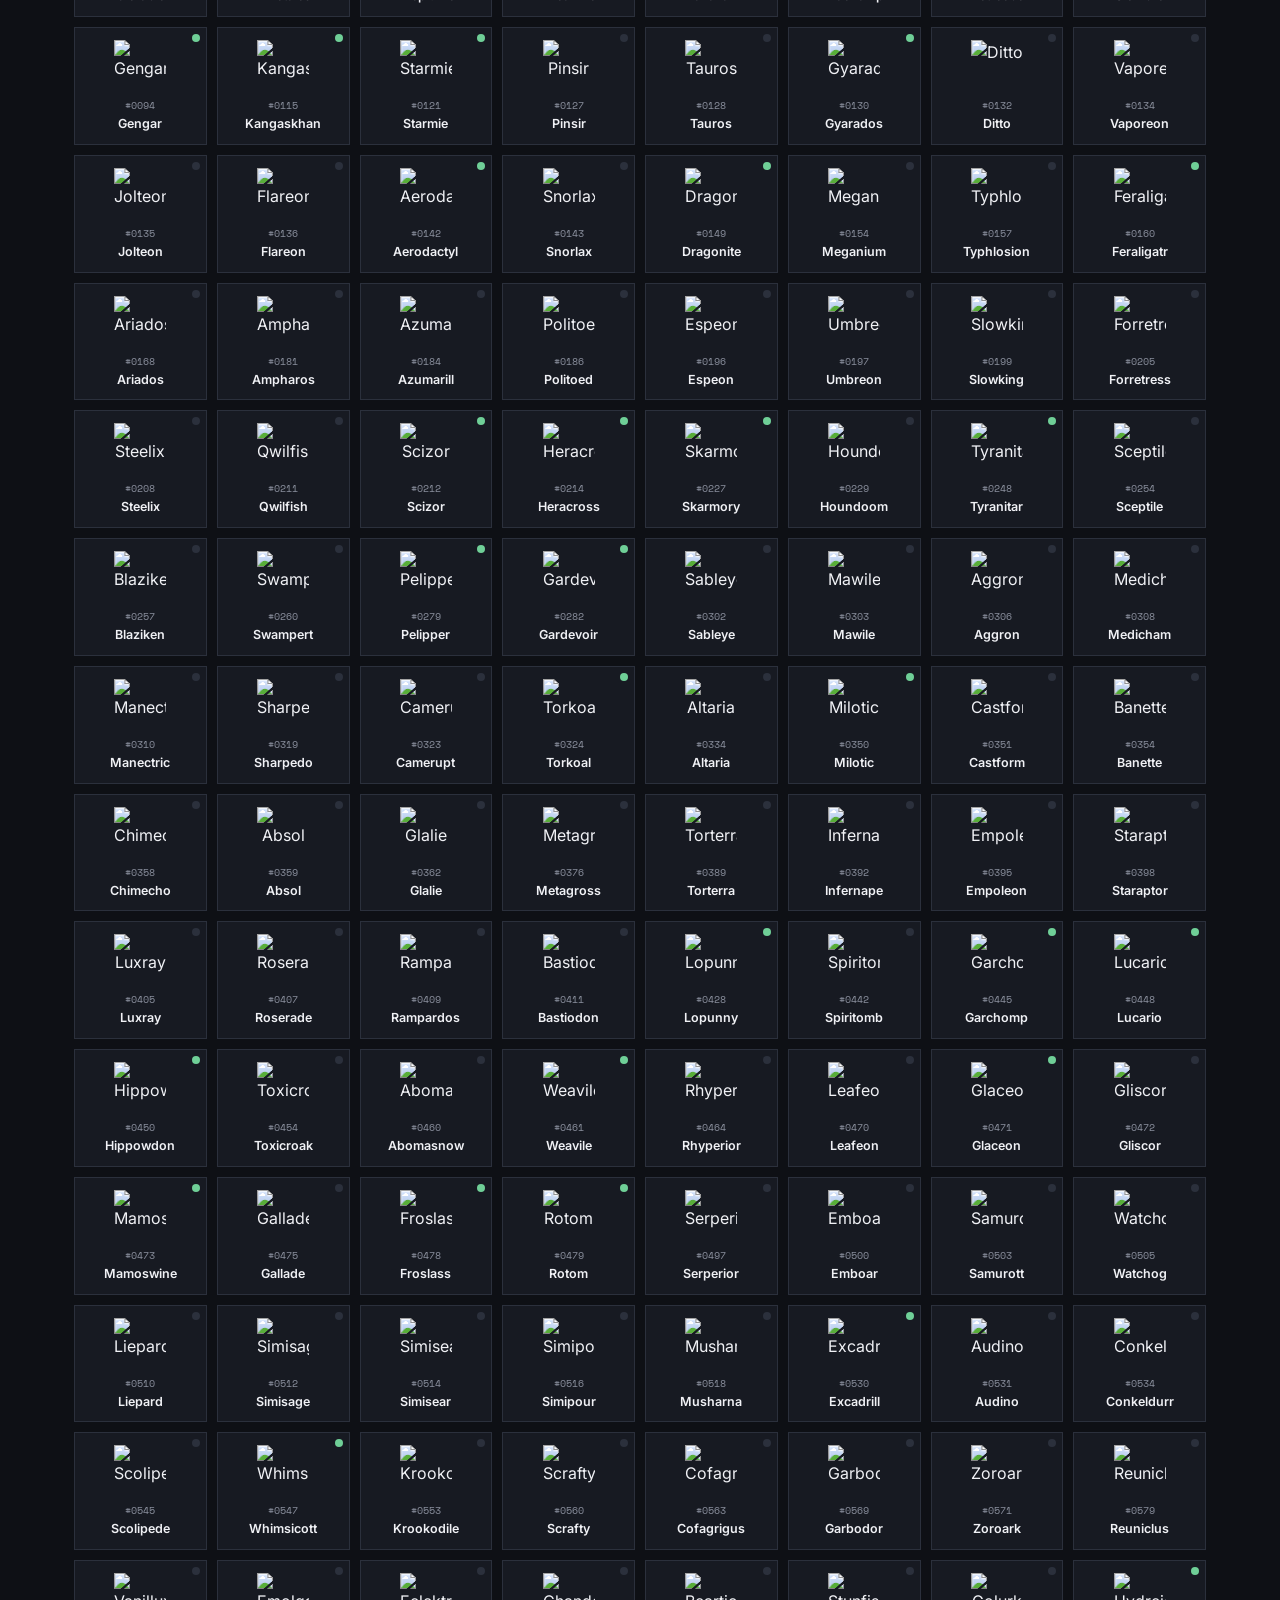
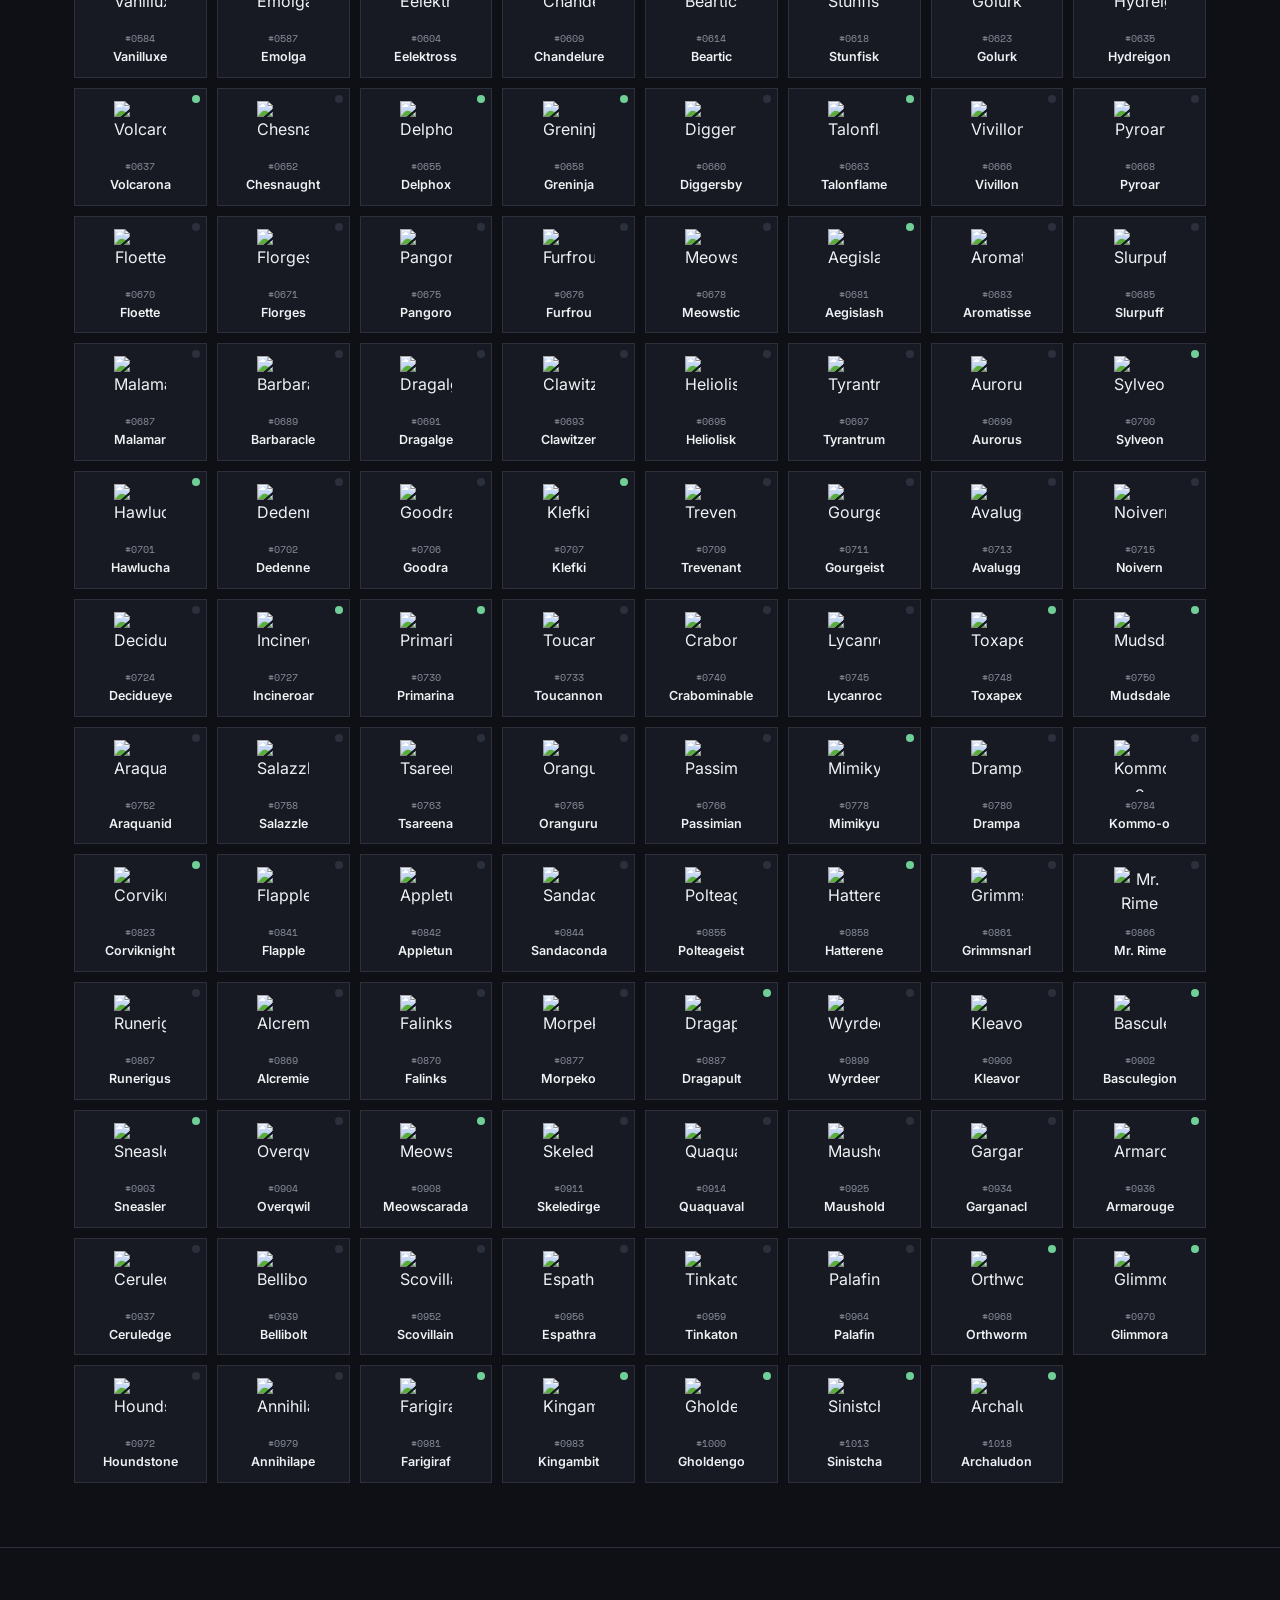
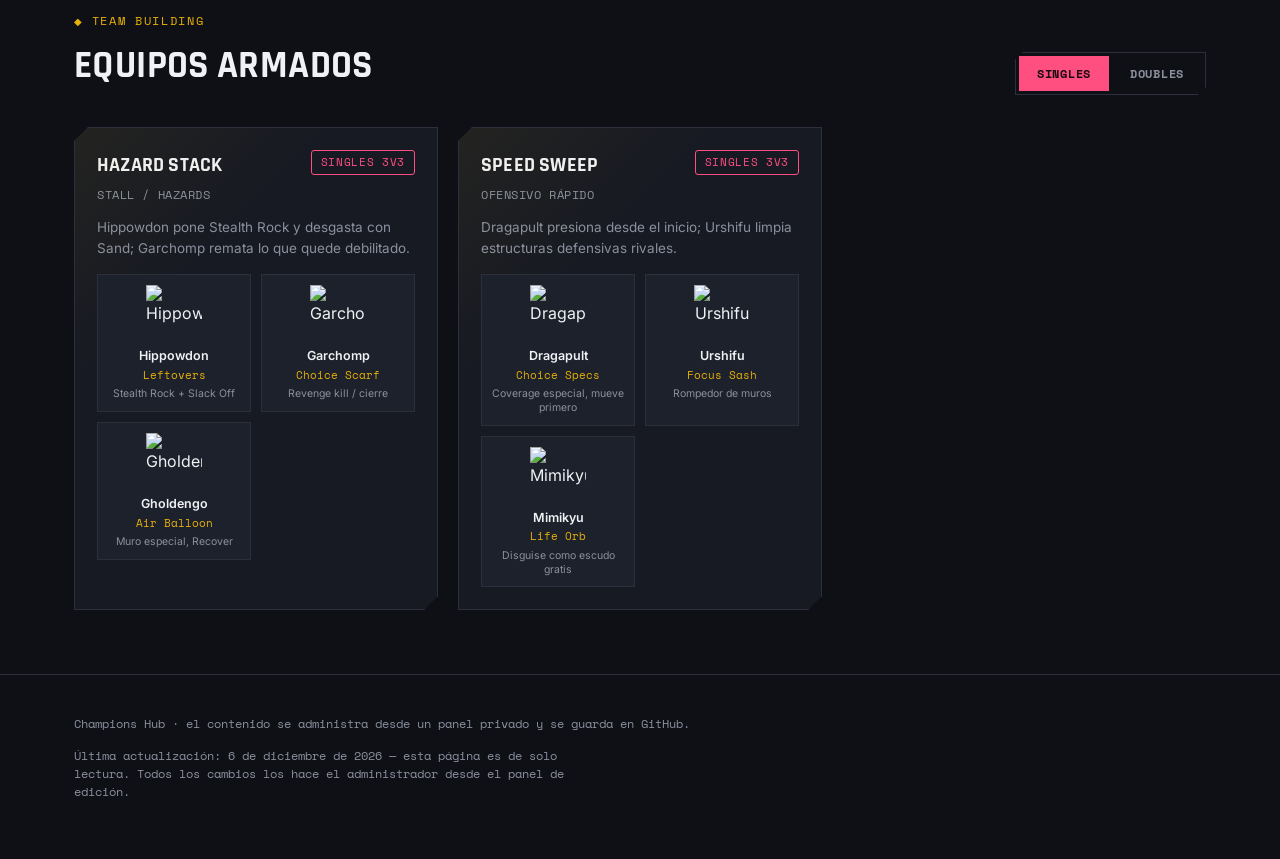
==== commit 137ded40: "Add files via upload" ====
--- a/index.html
+++ b/index.html
@@ -19,6 +19,7 @@
       <a href="#liga">Liga</a>
       <a href="#playoffs">Playoffs</a>
       <a href="#tierlist">Tier List</a>
+      <a href="#meta">Meta</a>
       <a href="#pokedex">Pokédex</a>
       <a href="#equipos">Equipos</a>
     </nav>
@@ -100,6 +101,30 @@
   </div>
 </section>
 
+<section id="meta">
+  <div class="wrap">
+    <div class="section-head">
+      <div>
+        <span class="eyebrow">Datos de competencia</span>
+        <h2>Meta del torneo</h2>
+      </div>
+      <div class="switch" data-group="meta">
+        <button data-fmt="singles" class="active">Singles</button>
+        <button data-fmt="doubles">Doubles</button>
+      </div>
+    </div>
+
+    <div class="meta-subhead"><h3>Equipos más usados en torneos</h3></div>
+    <div class="meta-equipos-grid" id="metaEquiposGrid"></div>
+
+    <div class="meta-subhead"><h3>Estrategias más usadas</h3></div>
+    <div id="metaEstrategiasList"></div>
+
+    <div class="meta-subhead"><h3>Builds más usadas de los Pokémon</h3></div>
+    <div class="meta-builds-grid" id="metaBuildsGrid"></div>
+  </div>
+</section>
+
 <section id="pokedex">
   <div class="wrap">
     <div class="section-head">
@@ -157,6 +182,7 @@
 let TORNEOS = [];
 let TIERS = {};
 let EQUIPOS = {};
+let META = {};
 let POKEDEX_SPECIES = [];
 let POKEDEX_BUILDS = {};
 let LIGA_CONFIG = {};
@@ -166,6 +192,7 @@
 
 let currentTierFmt = 'singles';
 let currentTeamFmt = 'singles';
+let currentMetaFmt = 'singles';
 
 const SPRITE_BASE = "https://raw.githubusercontent.com/PokeAPI/sprites/master/sprites/pokemon/other/official-artwork/";
 const sprite = dex => `${SPRITE_BASE}${dex}.png`;
@@ -186,10 +213,11 @@
 
 async function loadAllData(){
   try{
-    [TORNEOS, TIERS, EQUIPOS, POKEDEX_SPECIES, POKEDEX_BUILDS, LIGA_CONFIG, LIGA_CALENDARIO, LIGA_JUGADORES, LIGA_PLAYOFFS] = await Promise.all([
+    [TORNEOS, TIERS, EQUIPOS, META, POKEDEX_SPECIES, POKEDEX_BUILDS, LIGA_CONFIG, LIGA_CALENDARIO, LIGA_JUGADORES, LIGA_PLAYOFFS] = await Promise.all([
       loadJSON('data/torneos.json'),
       loadJSON('data/tiers.json'),
       loadJSON('data/equipos.json'),
+      loadJSONSafe('data/meta.json', { singles:{equipos:[],estrategias:[],builds:[]}, doubles:{equipos:[],estrategias:[],builds:[]} }),
       loadJSON('data/pokedex_species.json'),
       loadJSON('data/pokedex_builds.json'),
       loadJSON('data/liga_config.json'),
@@ -482,6 +510,89 @@
     `).join("") || `<p style="color:var(--text-muted); font-family:var(--font-mono); font-size:13px;">Todavía no hay Pokémon en esta tier list.</p>`;
 }
 
+/* ------------------------------------------------------------
+   META DEL TORNEO — equipos, estrategias y builds más usados.
+   El número de usos lo carga el administrador a mano (cuántos
+   torneos vio ese equipo/estrategia/build); aquí solo se ordena
+   de mayor a menor y se dibuja la barra de uso relativa.
+   ------------------------------------------------------------ */
+function renderMetaEquipos(list){
+  const grid = document.getElementById('metaEquiposGrid');
+  if(!list.length){
+    grid.innerHTML = `<p style="color:var(--text-muted); font-family:var(--font-mono); font-size:13px;">Todavía no hay equipos registrados en el meta.</p>`;
+    return;
+  }
+  const ordenado = [...list].sort((a,b) => (b.usos||0) - (a.usos||0));
+  const max = Math.max(1, ...ordenado.map(e => e.usos||0));
+  grid.innerHTML = ordenado.map((eq, i) => `
+    <div class="hud-box meta-team-card ${i===0 ? 'is-top' : ''}">
+      <div class="meta-team-head">
+        <span class="rank-badge ${i===0 ? 'is-top' : ''}">#${i+1}</span>
+        <h4>${escapeHtml(eq.nombre)}</h4>
+      </div>
+      <div class="meta-team-archetype">${escapeHtml(eq.arquetipo || '')}</div>
+      <div class="usage-bar"><div class="usage-bar-fill" style="width:${Math.round(((eq.usos||0)/max)*100)}%"></div></div>
+      <span class="usage-count">${eq.usos || 0} torneos</span>
+      <div class="meta-team-mons">
+        ${(eq.mons||[]).map(m => `<img src="${sprite(m.dex)}" alt="${escapeAttr(m.nombre)}" title="${escapeAttr(m.nombre)}" loading="lazy">`).join('')}
+      </div>
+    </div>
+  `).join('');
+}
+
+function renderMetaEstrategias(list){
+  const cont = document.getElementById('metaEstrategiasList');
+  if(!list.length){
+    cont.innerHTML = `<p style="color:var(--text-muted); font-family:var(--font-mono); font-size:13px;">Todavía no hay estrategias registradas.</p>`;
+    return;
+  }
+  const ordenado = [...list].sort((a,b) => (b.usos||0) - (a.usos||0));
+  const max = Math.max(1, ...ordenado.map(e => e.usos||0));
+  cont.innerHTML = ordenado.map((e, i) => `
+    <div class="meta-strategy-row">
+      <span class="rank-badge ${i===0 ? 'is-top' : ''}">#${i+1}</span>
+      <div class="meta-strategy-body">
+        <div class="meta-strategy-name">${escapeHtml(e.nombre)}</div>
+        ${e.descripcion ? `<div class="meta-strategy-desc">${escapeHtml(e.descripcion)}</div>` : ''}
+      </div>
+      <div class="meta-strategy-usage">
+        <span class="usage-count">${e.usos || 0} torneos</span>
+        <div class="usage-bar"><div class="usage-bar-fill" style="width:${Math.round(((e.usos||0)/max)*100)}%"></div></div>
+      </div>
+    </div>
+  `).join('');
+}
+
+function renderMetaBuilds(list){
+  const grid = document.getElementById('metaBuildsGrid');
+  if(!list.length){
+    grid.innerHTML = `<p style="color:var(--text-muted); font-family:var(--font-mono); font-size:13px;">Todavía no hay builds registradas.</p>`;
+    return;
+  }
+  const ordenado = [...list].sort((a,b) => (b.usos||0) - (a.usos||0));
+  const max = Math.max(1, ...ordenado.map(e => e.usos||0));
+  grid.innerHTML = ordenado.map((b, i) => `
+    <div class="meta-build-chip">
+      <img src="${sprite(b.dex)}" alt="${escapeAttr(b.nombre)}" loading="lazy">
+      <div class="meta-build-body">
+        <div class="meta-build-name"><span class="rank-badge rank-badge--sm ${i===0 ? 'is-top' : ''}">#${i+1}</span> ${escapeHtml(b.nombre)}</div>
+        <div class="meta-build-item">${escapeHtml(b.item || '')}</div>
+        ${(b.movs && b.movs.filter(Boolean).length) ? `<div class="meta-build-movs">${b.movs.filter(Boolean).map(escapeHtml).join(' · ')}</div>` : ''}
+        <div class="usage-bar"><div class="usage-bar-fill" style="width:${Math.round(((b.usos||0)/max)*100)}%"></div></div>
+        <span class="usage-count">${b.usos || 0} torneos</span>
+      </div>
+    </div>
+  `).join('');
+}
+
+function renderMeta(formato){
+  currentMetaFmt = formato;
+  const data = META[formato] || {};
+  renderMetaEquipos(data.equipos || []);
+  renderMetaEstrategias(data.estrategias || []);
+  renderMetaBuilds(data.builds || []);
+}
+
 function renderEquipos(formato){
   currentTeamFmt = formato;
   const grid = document.getElementById("teamGrid");
@@ -588,6 +699,7 @@
     const fmt = btn.dataset.fmt;
     if(sw.dataset.group === 'tier') renderTierList(fmt);
     if(sw.dataset.group === 'teams') renderEquipos(fmt);
+    if(sw.dataset.group === 'meta') renderMeta(fmt);
   });
 });
 
@@ -598,6 +710,7 @@
   renderStandings();
   renderPlayoffs();
   renderTierList('singles');
+  renderMeta('singles');
   renderEquipos('singles');
   renderPokedex('');
 })();
--- a/style.css
+++ b/style.css
@@ -327,6 +327,71 @@
 .team-editbar{display:flex; gap:6px;}
 
 /* ======================================================
+   META DEL TORNEO
+   ====================================================== */
+.meta-subhead{
+  display:flex; align-items:center; justify-content:space-between; flex-wrap:wrap; gap:10px;
+  margin:36px 0 16px;
+}
+.meta-subhead:first-of-type{margin-top:4px;}
+.meta-subhead h3{
+  font-family:var(--font-mono); font-size:12.5px; text-transform:uppercase; letter-spacing:0.1em;
+  color:var(--text-muted); display:flex; align-items:center; gap:8px;
+}
+.meta-subhead h3::before{content:"◆"; color:var(--gold); font-size:9px;}
+
+.rank-badge{
+  font-family:var(--font-mono); font-size:11px; font-weight:700;
+  width:26px; height:26px; border-radius:50%; flex-shrink:0;
+  display:inline-flex; align-items:center; justify-content:center;
+  background:var(--surface-2); border:1px solid var(--border); color:var(--text-muted);
+}
+.rank-badge.is-top{background:var(--gold); color:#14161C; border-color:var(--gold);}
+.rank-badge--sm{width:18px; height:18px; font-size:9px;}
+
+.usage-bar{
+  height:6px; background:var(--surface-2); border:1px solid var(--border); overflow:hidden; margin:8px 0 6px;
+}
+.usage-bar-fill{height:100%; background:linear-gradient(90deg, var(--gold-dim), var(--gold));}
+.usage-count{font-family:var(--font-mono); font-size:11px; color:var(--gold); white-space:nowrap;}
+
+/* equipos más usados */
+.meta-equipos-grid{display:grid; grid-template-columns:repeat(auto-fill, minmax(300px,1fr)); gap:18px;}
+.meta-team-card{padding:20px;}
+.meta-team-card.is-top{border-color:var(--gold-dim); box-shadow:0 0 0 1px rgba(231,177,10,.16);}
+.meta-team-head{display:flex; align-items:center; gap:10px; margin-bottom:6px;}
+.meta-team-head h4{font-size:17px; text-transform:uppercase; flex:1; min-width:0;}
+.meta-team-archetype{font-family:var(--font-mono); font-size:11px; color:var(--text-muted); text-transform:uppercase; letter-spacing:0.04em;}
+.meta-team-mons{display:flex; gap:6px; flex-wrap:wrap; margin-top:10px;}
+.meta-team-mons img{width:36px; height:36px; object-fit:contain; background:var(--surface-2); border:1px solid var(--border); border-radius:4px;}
+
+/* estrategias más usadas */
+.meta-strategy-row{
+  display:flex; align-items:center; gap:14px; padding:14px 16px;
+  background:var(--surface); border:1px solid var(--border); margin-bottom:10px;
+}
+.meta-strategy-body{flex:1; min-width:0;}
+.meta-strategy-name{font-weight:600; font-size:14px;}
+.meta-strategy-desc{font-size:12.5px; color:var(--text-muted); margin-top:3px;}
+.meta-strategy-usage{width:170px; flex-shrink:0; text-align:right;}
+.meta-strategy-usage .usage-bar{margin:6px 0 0;}
+
+/* builds más usadas */
+.meta-builds-grid{display:grid; grid-template-columns:repeat(auto-fill, minmax(220px,1fr)); gap:12px;}
+.meta-build-chip{display:flex; gap:10px; padding:12px; background:var(--surface); border:1px solid var(--border);}
+.meta-build-chip img{width:46px; height:46px; object-fit:contain; background:var(--surface-2); border-radius:4px; flex-shrink:0;}
+.meta-build-body{flex:1; min-width:0;}
+.meta-build-name{font-weight:600; font-size:13.5px; display:flex; align-items:center; gap:6px;}
+.meta-build-item{font-family:var(--font-mono); font-size:10.5px; color:var(--gold); margin-top:3px;}
+.meta-build-movs{font-size:10.5px; color:var(--text-muted); margin-top:4px; line-height:1.4;}
+.meta-build-body .usage-bar{margin:8px 0 4px;}
+
+@media (max-width:640px){
+  .meta-strategy-row{flex-wrap:wrap;}
+  .meta-strategy-usage{width:100%; text-align:left;}
+}
+
+/* ======================================================
    POKÉDEX
    ====================================================== */
 .pokedex-toolbar{display:flex; gap:12px; align-items:center; flex-wrap:wrap; margin-bottom:22px;}
@@ -548,7 +613,7 @@
 .champion-card .pend{font-family:var(--font-mono); font-size:12px; font-style:italic; text-transform:none;}
 
 @media (max-width:900px){
-  .team-grid, .tourney-grid{grid-template-columns:repeat(auto-fill, minmax(260px,1fr));}
+  .team-grid, .tourney-grid, .meta-equipos-grid{grid-template-columns:repeat(auto-fill, minmax(260px,1fr));}
 }
 
 @media (max-width:640px){
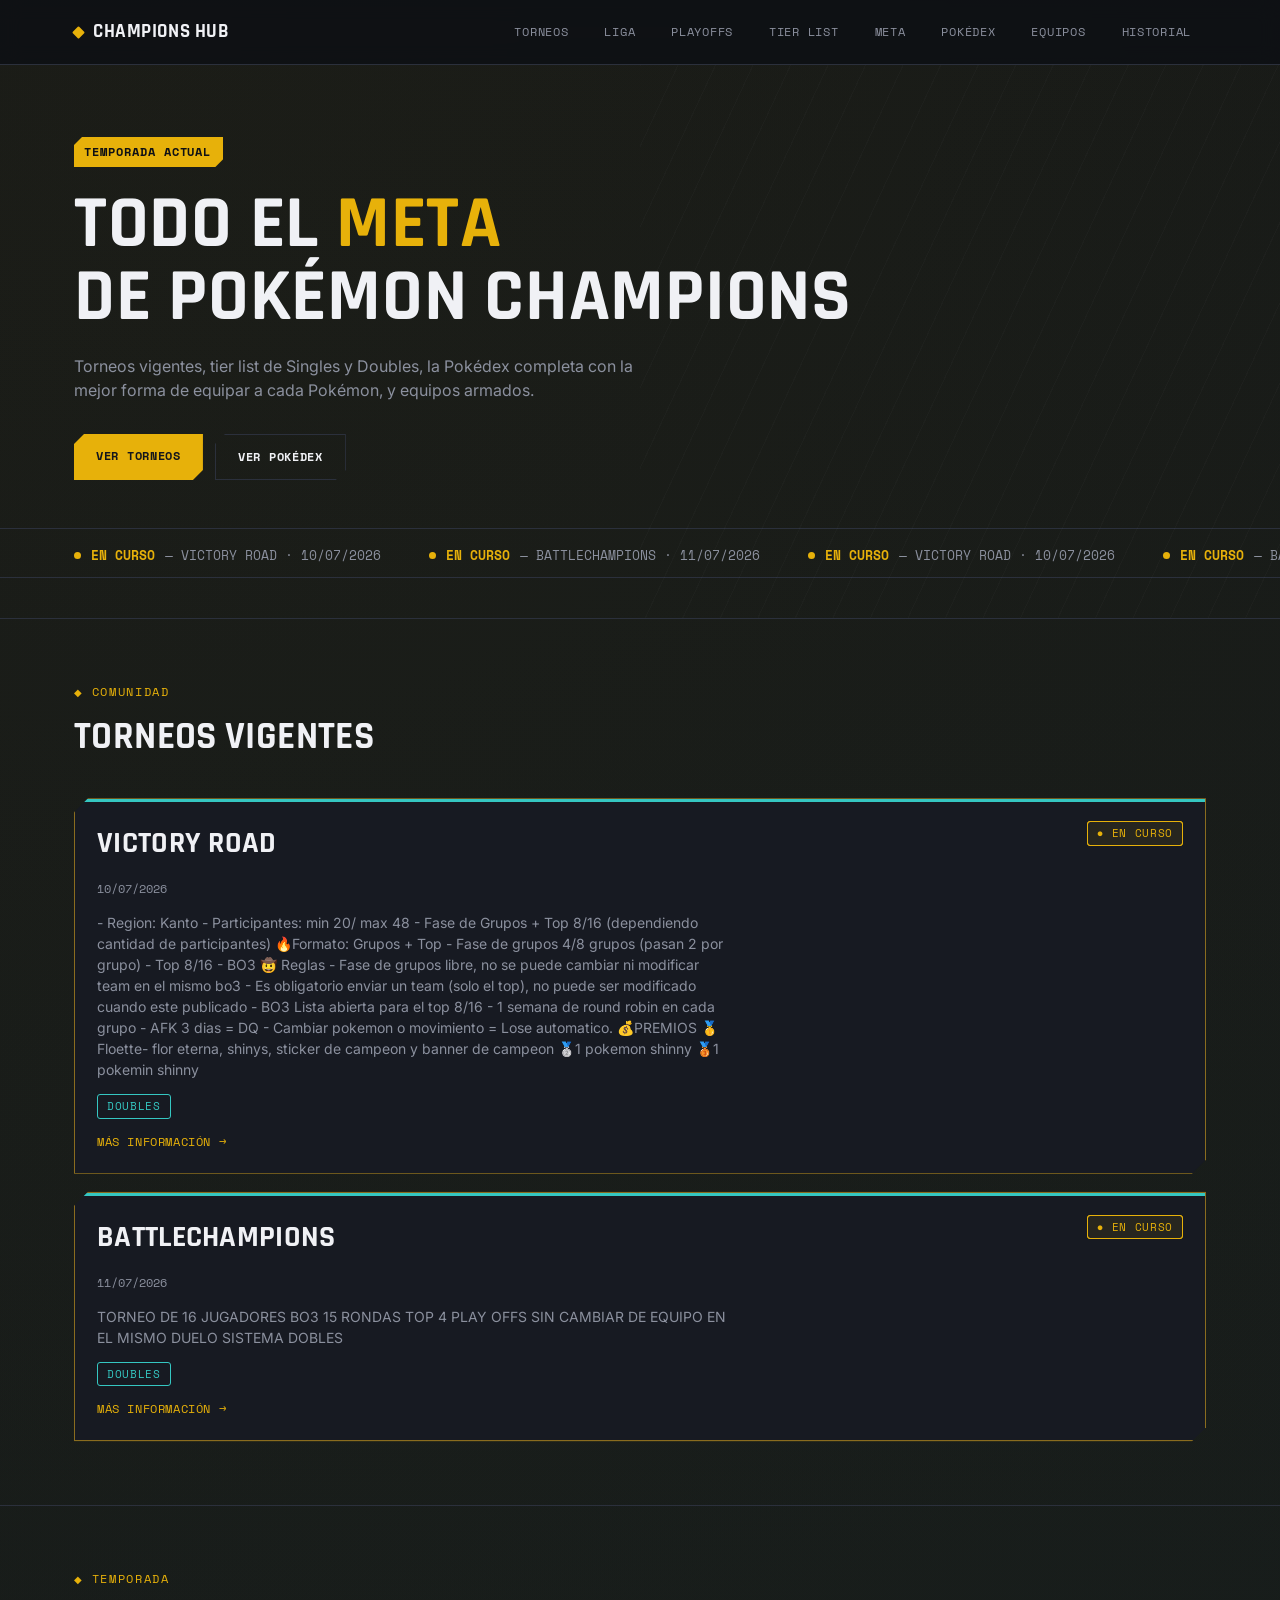
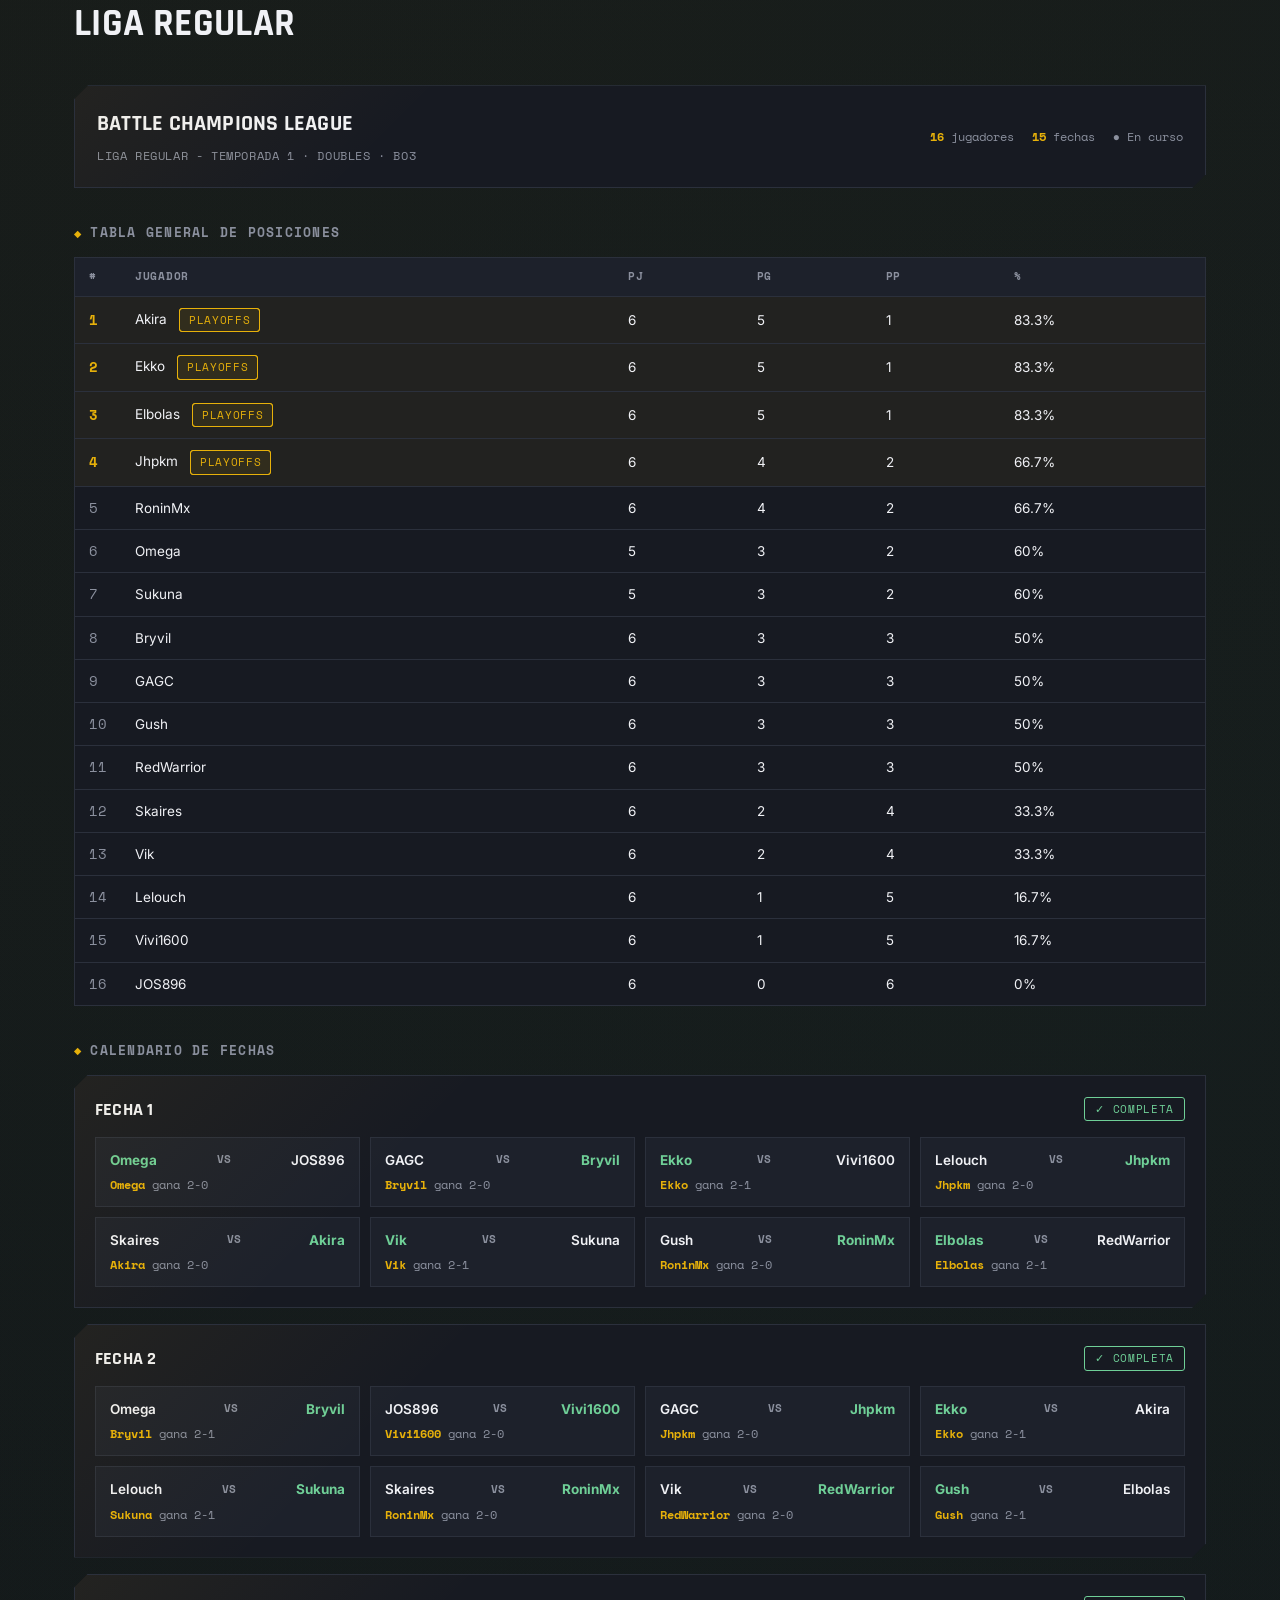
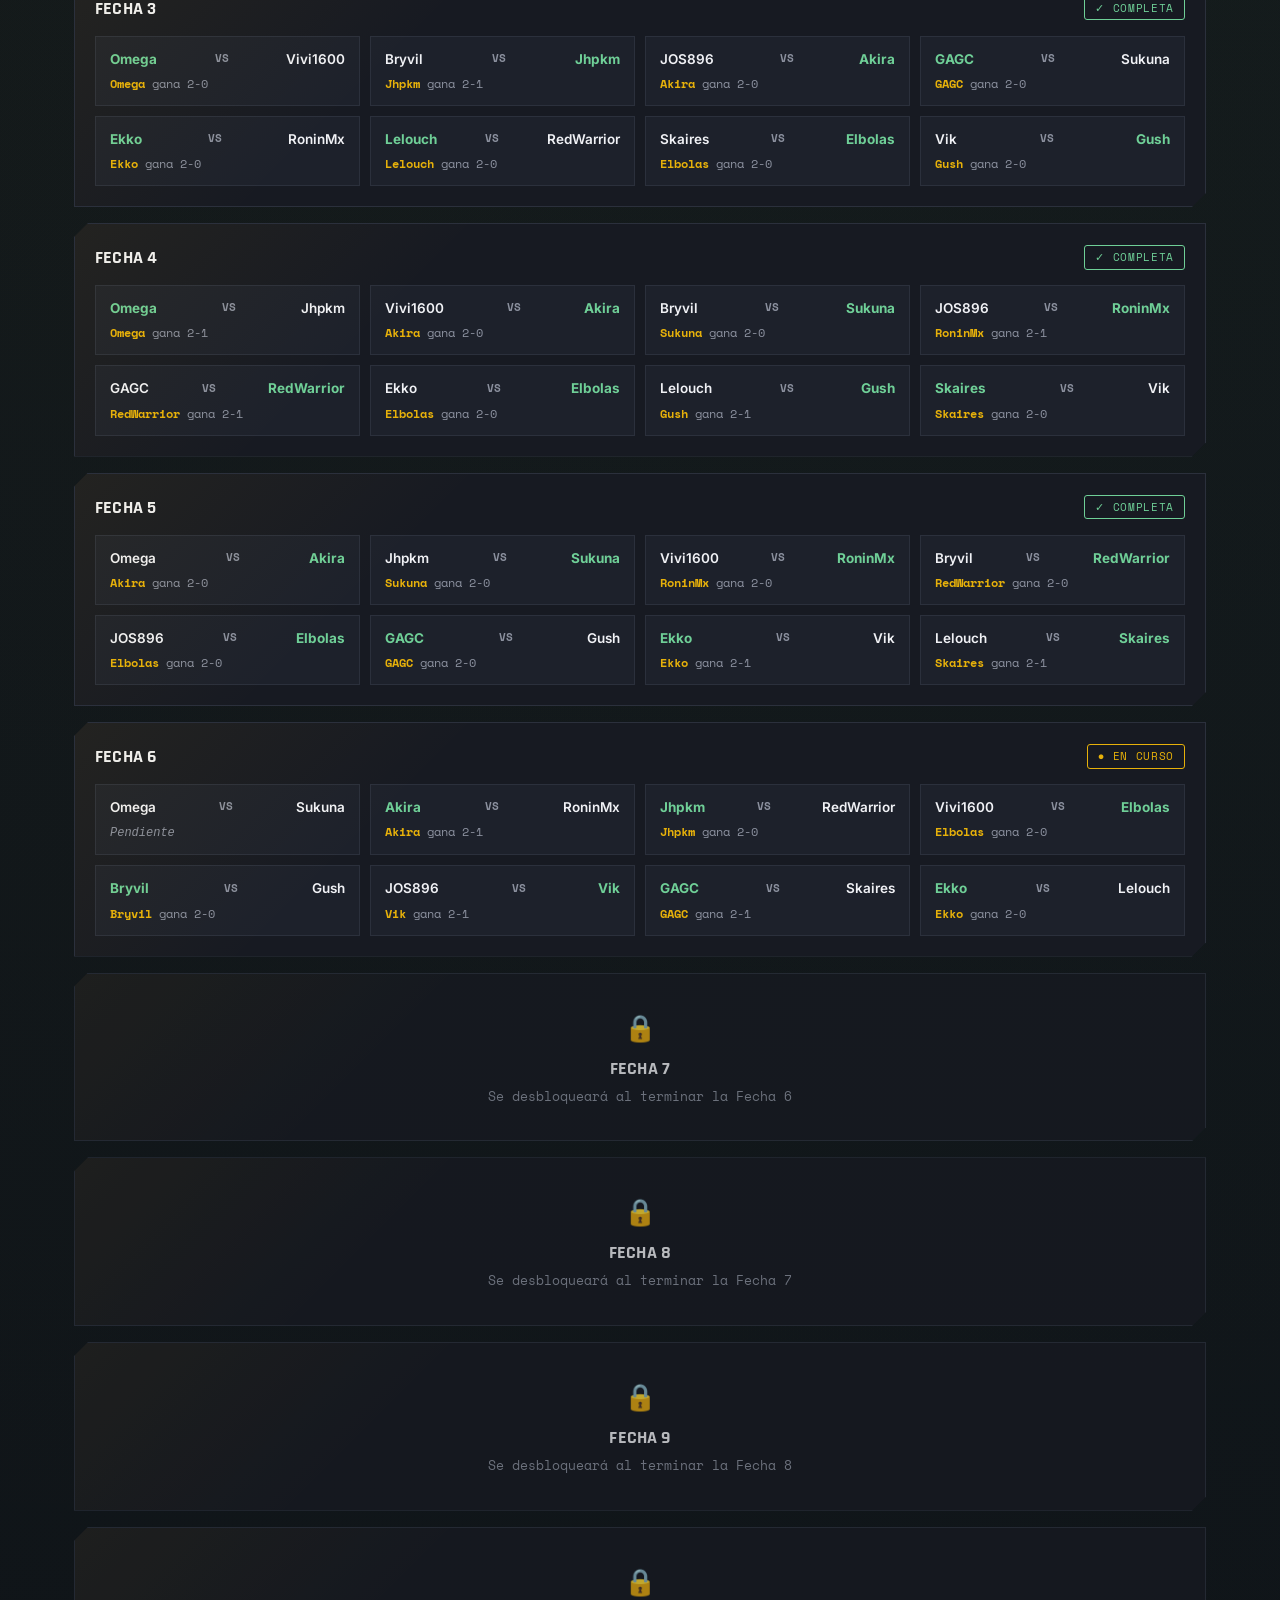
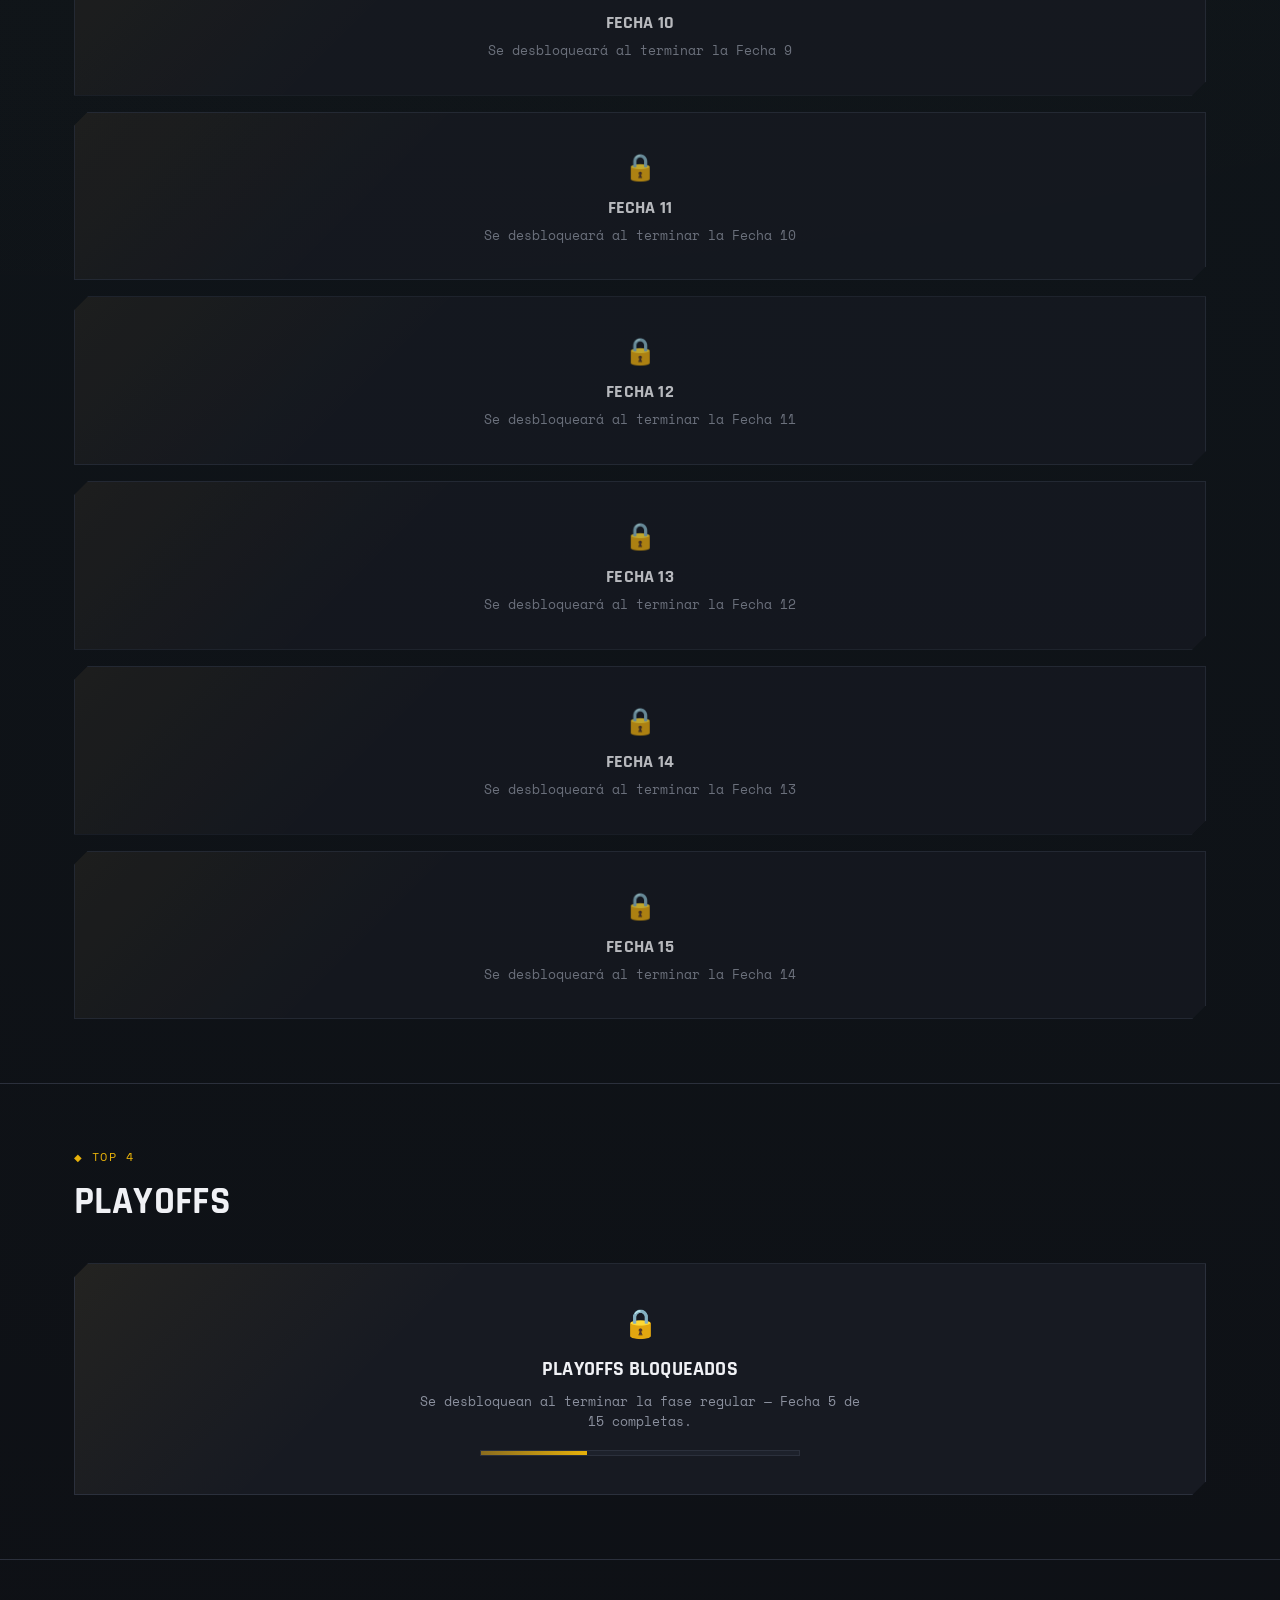
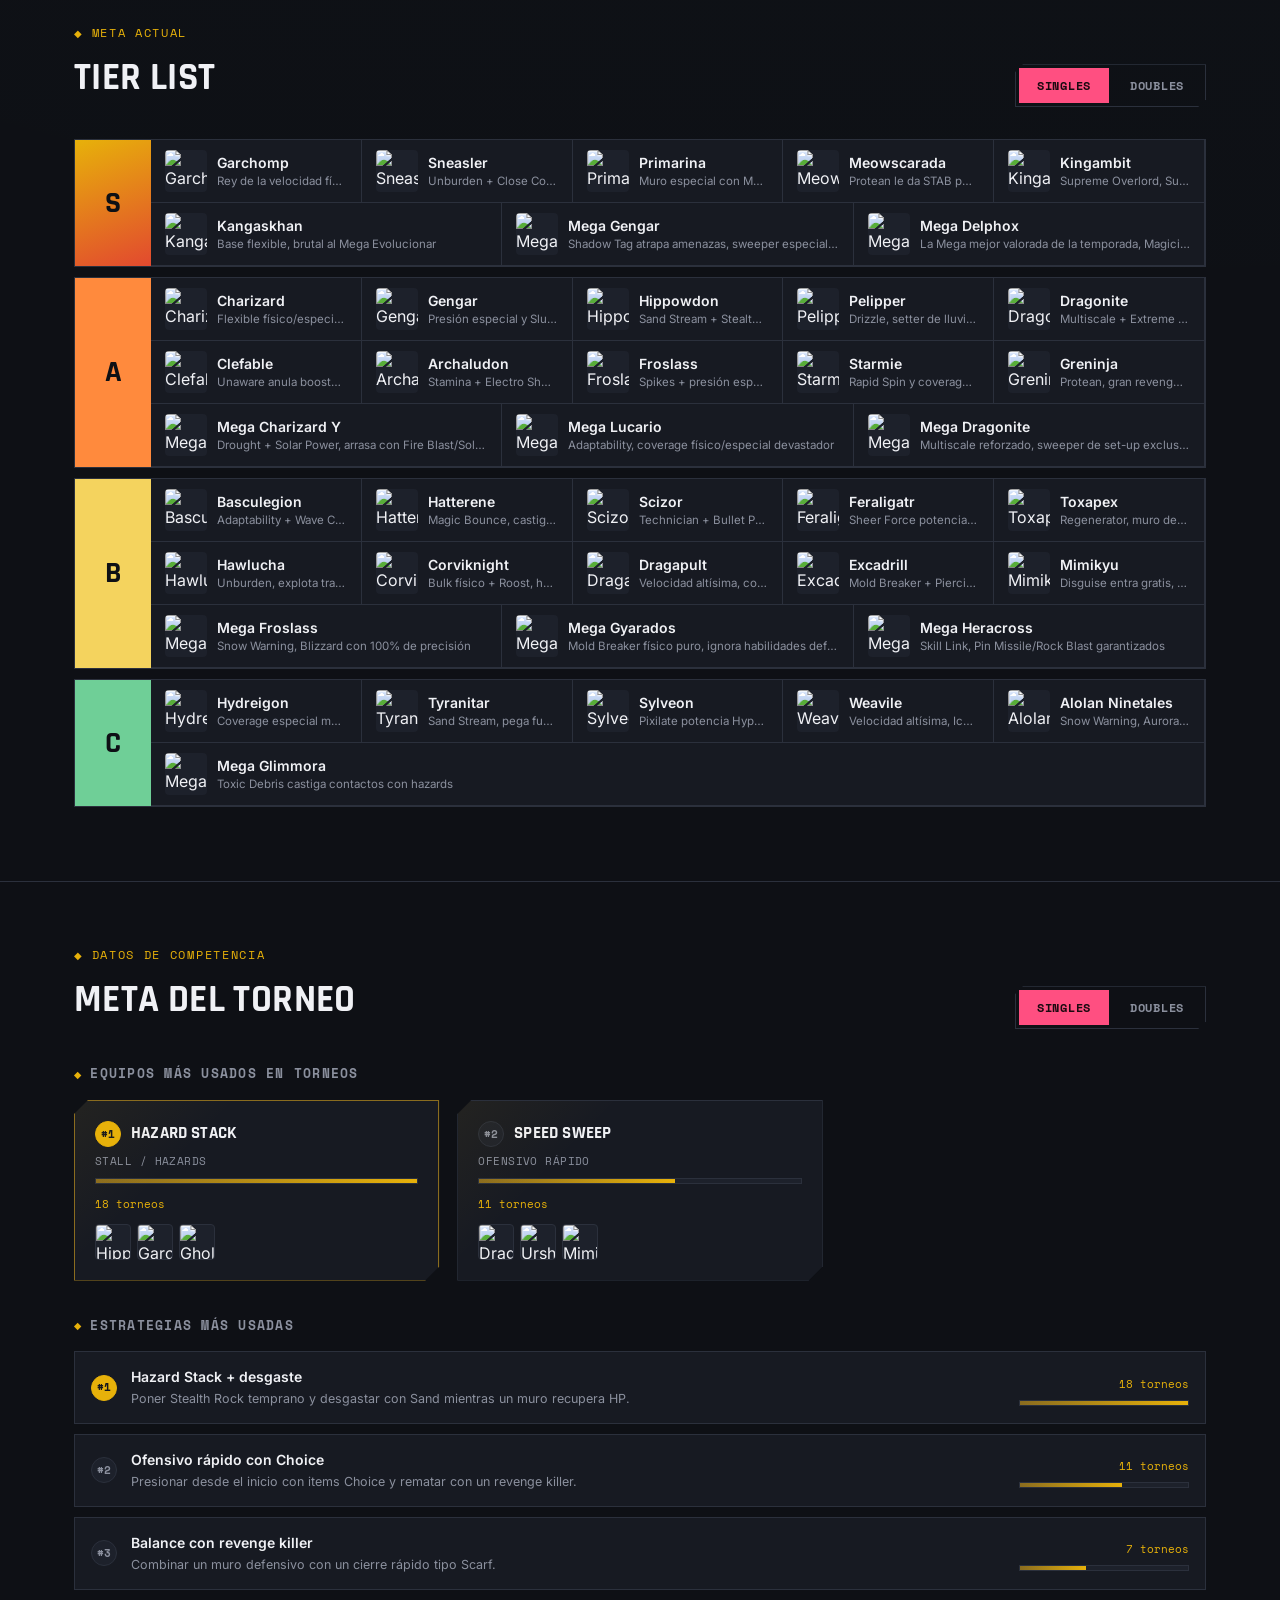
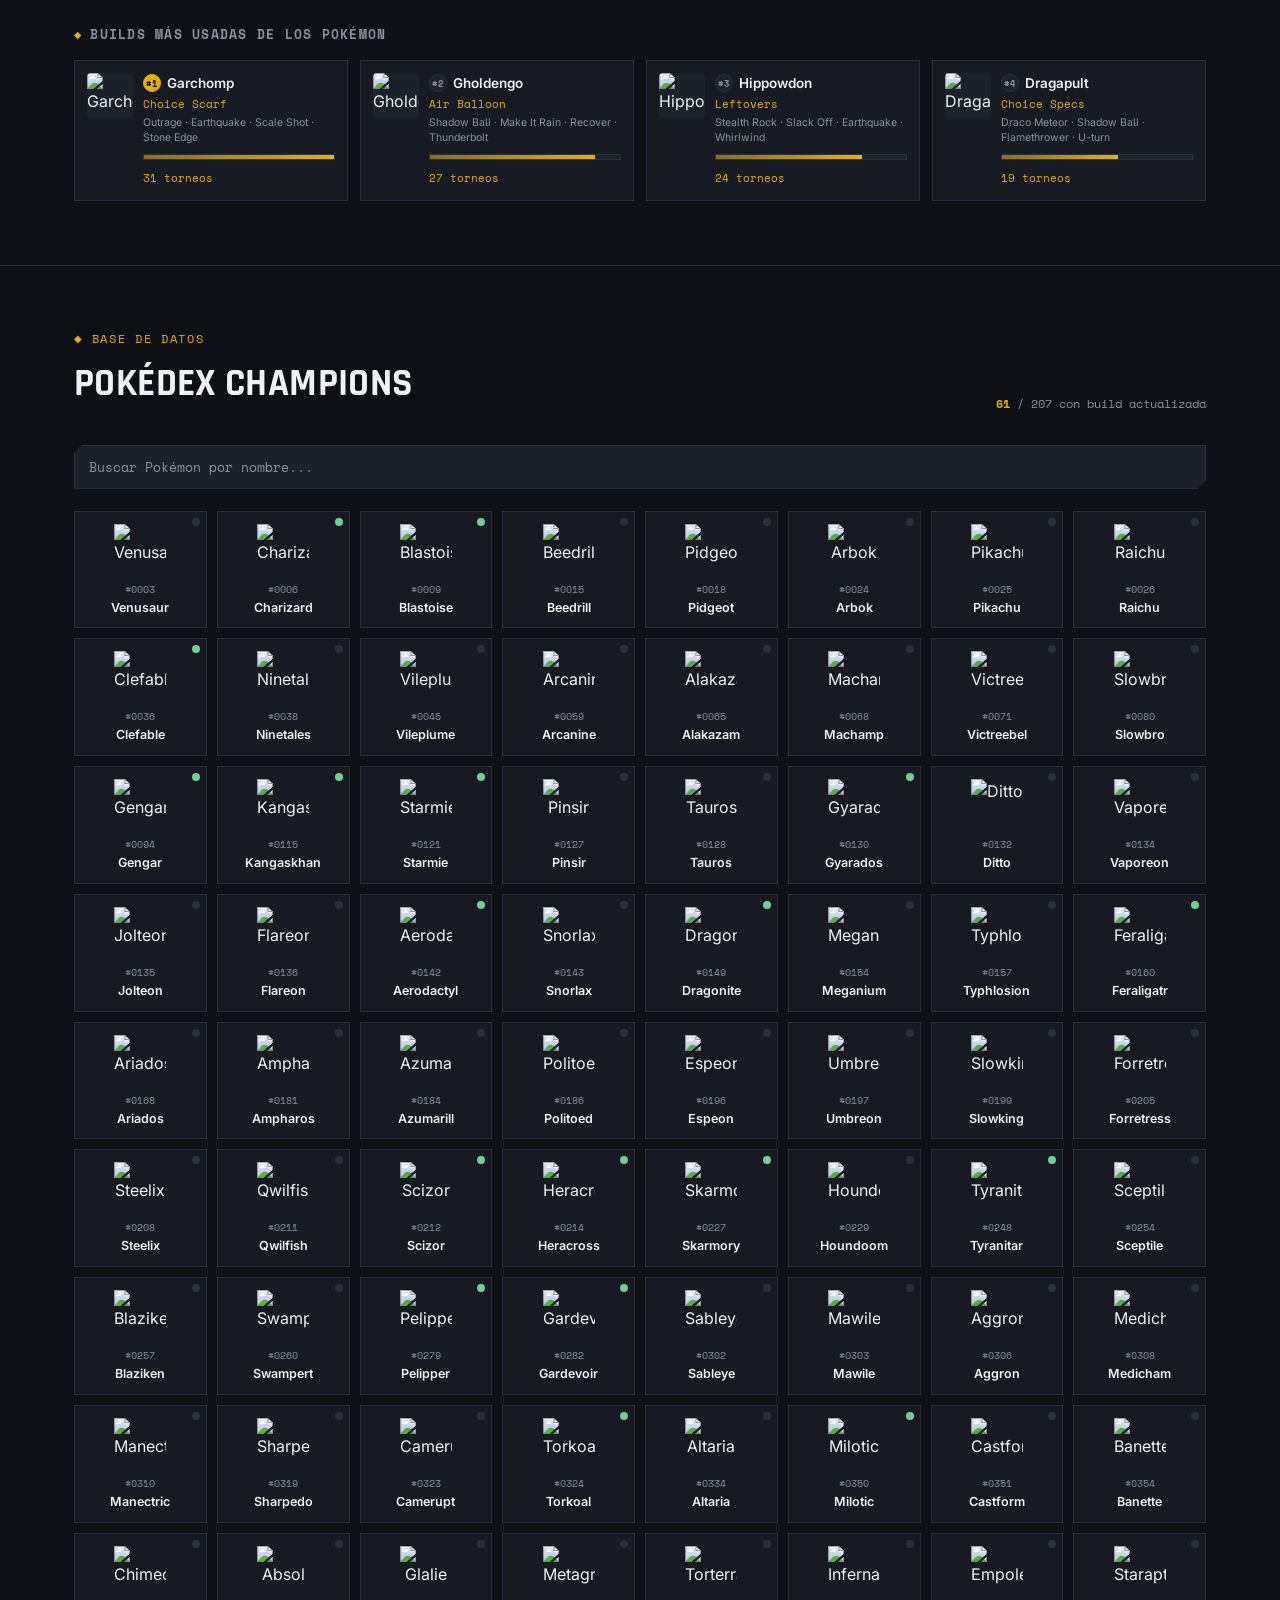
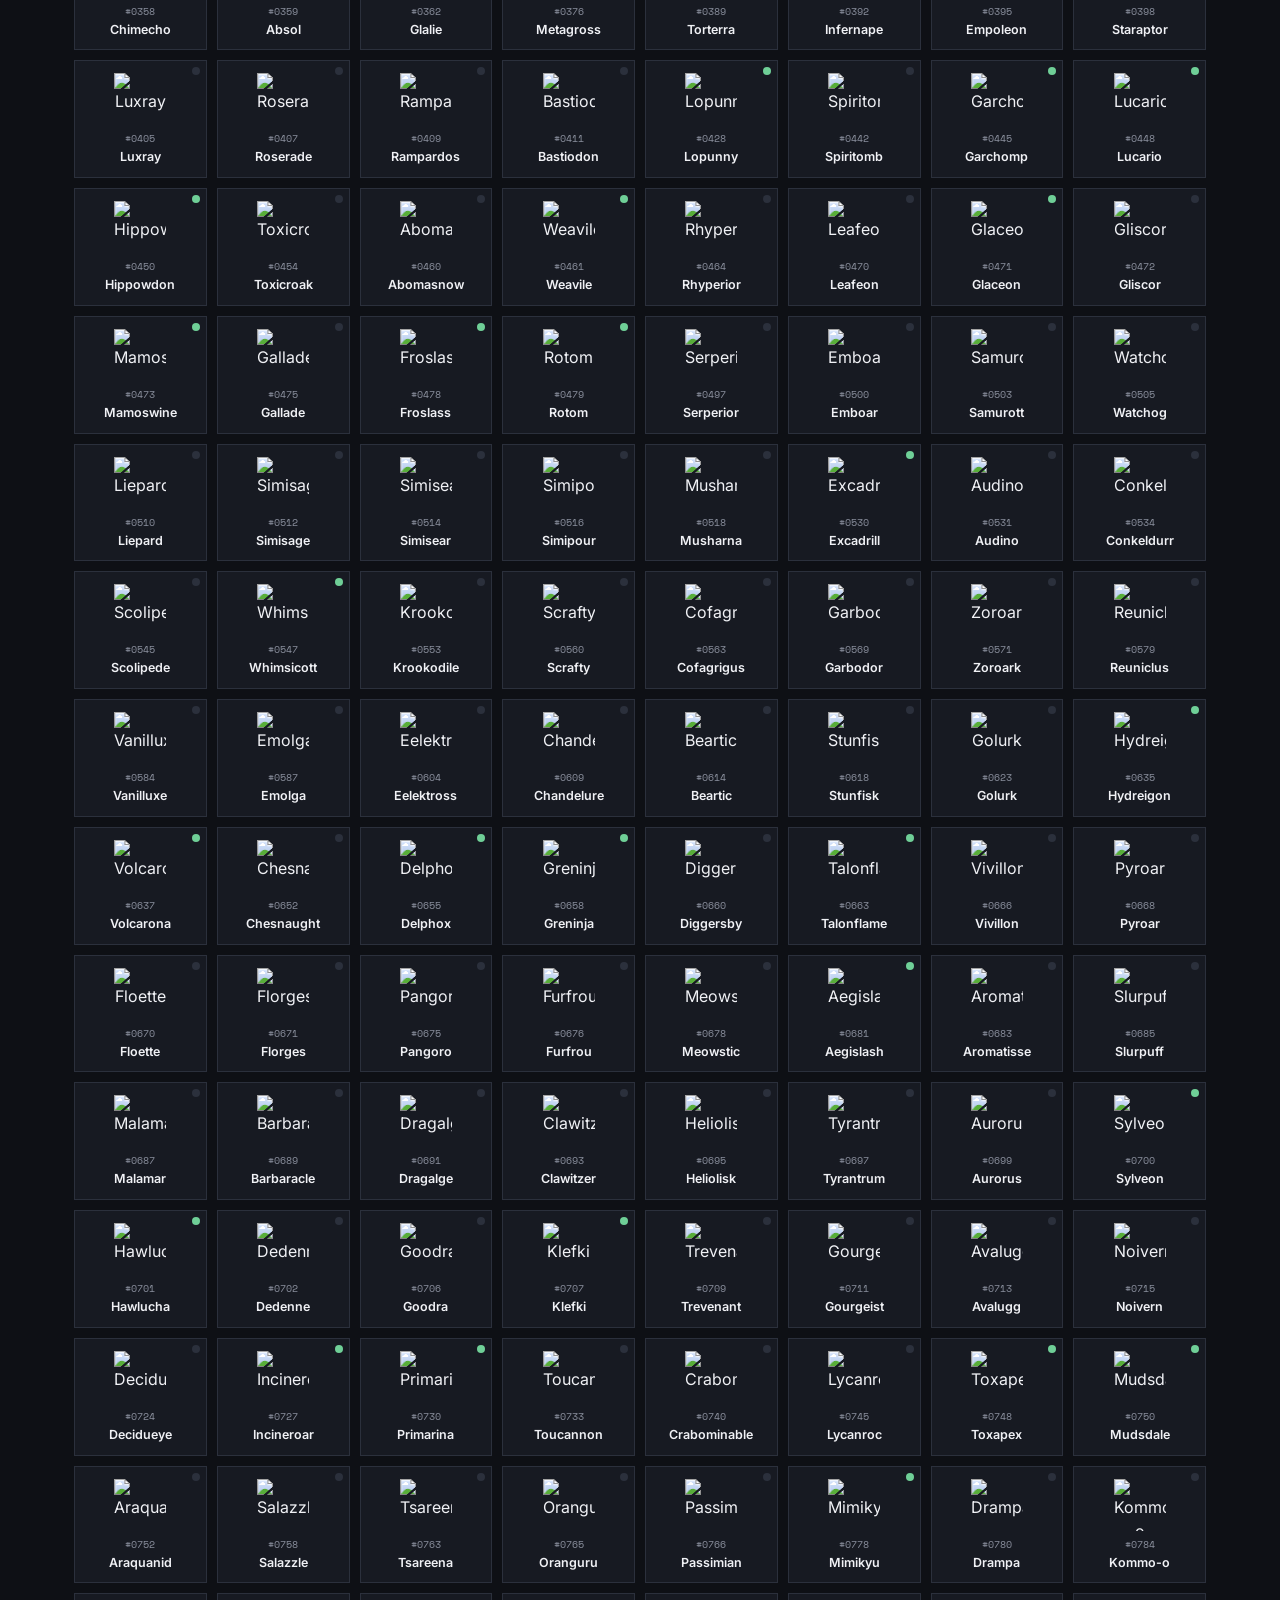
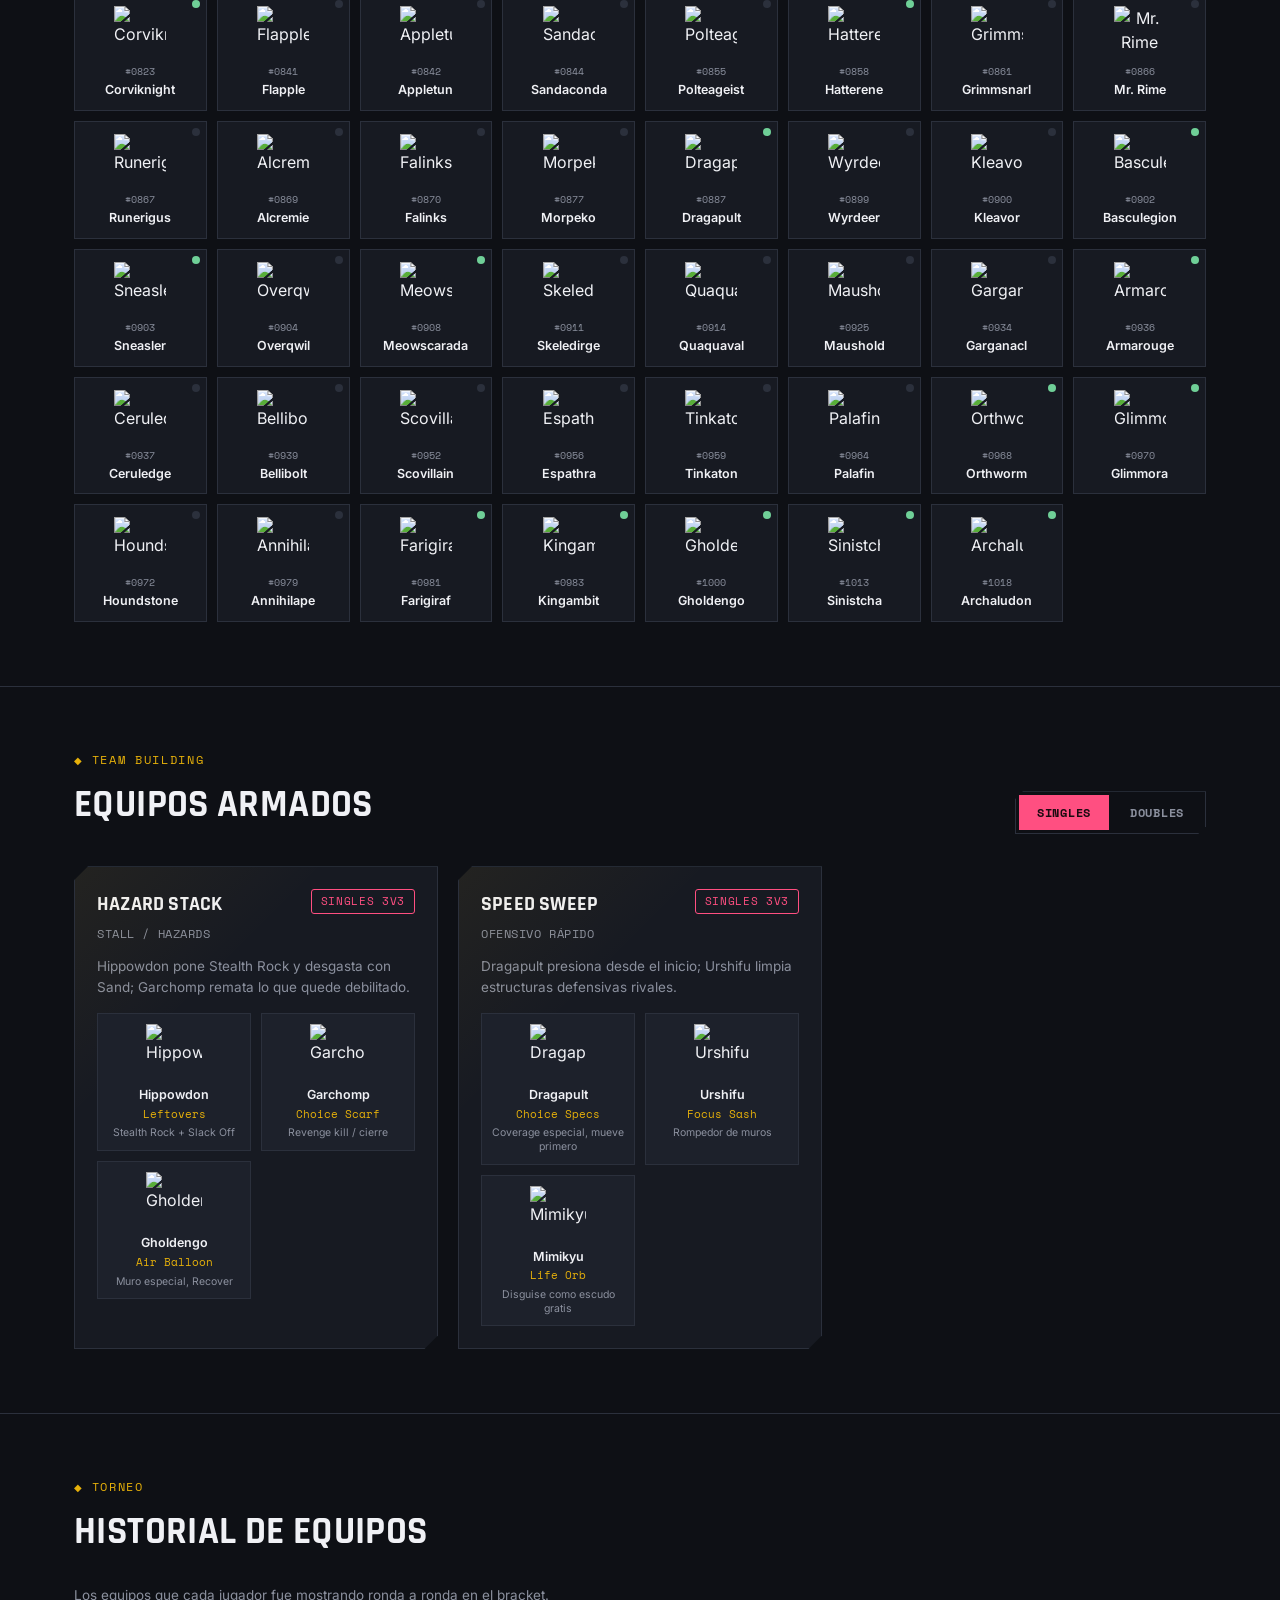
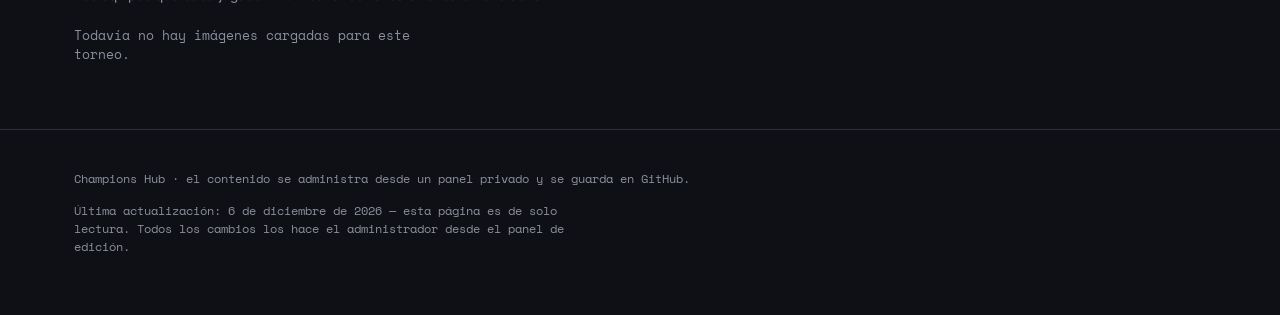
==== commit 0c1da4e5: "Add files via upload" ====
--- a/index.html
+++ b/index.html
@@ -22,6 +22,7 @@
       <a href="#meta">Meta</a>
       <a href="#pokedex">Pokédex</a>
       <a href="#equipos">Equipos</a>
+      <a href="#historial">Historial</a>
     </nav>
   </div>
 </header>
@@ -155,6 +156,20 @@
       </div>
     </div>
     <div class="team-grid" id="teamGrid"></div>
+  </div>
+</section>
+
+<section id="historial">
+  <div class="wrap">
+    <div class="section-head">
+      <div>
+        <span class="eyebrow" id="historialEyebrow">Torneo</span>
+        <h2>Historial de equipos</h2>
+      </div>
+      <div class="historial-etapa" id="historialEtapa"></div>
+    </div>
+    <p class="historial-intro" id="historialIntro"></p>
+    <div class="historial-grid" id="historialGrid"></div>
   </div>
 </section>
 
@@ -189,6 +204,7 @@
 let LIGA_CALENDARIO = [];
 let LIGA_JUGADORES = [];
 let LIGA_PLAYOFFS = {};
+let HISTORIAL = { torneo:'', etapa:'', jugadores:[] };
 
 let currentTierFmt = 'singles';
 let currentTeamFmt = 'singles';
@@ -213,7 +229,7 @@
 
 async function loadAllData(){
   try{
-    [TORNEOS, TIERS, EQUIPOS, META, POKEDEX_SPECIES, POKEDEX_BUILDS, LIGA_CONFIG, LIGA_CALENDARIO, LIGA_JUGADORES, LIGA_PLAYOFFS] = await Promise.all([
+    [TORNEOS, TIERS, EQUIPOS, META, POKEDEX_SPECIES, POKEDEX_BUILDS, LIGA_CONFIG, LIGA_CALENDARIO, LIGA_JUGADORES, LIGA_PLAYOFFS, HISTORIAL] = await Promise.all([
       loadJSON('data/torneos.json'),
       loadJSON('data/tiers.json'),
       loadJSON('data/equipos.json'),
@@ -223,7 +239,8 @@
       loadJSON('data/liga_config.json'),
       loadJSON('data/liga_calendario.json'),
       loadJSON('data/liga_jugadores.json'),
-      loadJSONSafe('data/liga_playoffs.json', {})
+      loadJSONSafe('data/liga_playoffs.json', {}),
+      loadJSONSafe('data/historial_equipos.json', { torneo:'', etapa:'', jugadores:[] })
     ]);
   }catch(e){
     console.error(e);
@@ -618,6 +635,62 @@
   `).join("");
 }
 
+/* ------------------------------------------------------------
+   HISTORIAL DE EQUIPOS — galería de imágenes por jugador, se va
+   armando torneo a torneo / ronda a ronda desde el panel admin.
+   ------------------------------------------------------------ */
+function renderHistorial(){
+  const eyebrow = document.getElementById('historialEyebrow');
+  const etapaEl = document.getElementById('historialEtapa');
+  const introEl = document.getElementById('historialIntro');
+  const grid = document.getElementById('historialGrid');
+  const jugadores = (HISTORIAL && HISTORIAL.jugadores) || [];
+
+  if(eyebrow) eyebrow.textContent = (HISTORIAL && HISTORIAL.torneo) || 'Torneo';
+  if(etapaEl) etapaEl.innerHTML = (HISTORIAL && HISTORIAL.etapa) ? `<span class="tag tag--live">● ${escapeHtml(HISTORIAL.etapa)}</span>` : '';
+  if(introEl) introEl.textContent = 'Los equipos que cada jugador fue mostrando ronda a ronda en el bracket.';
+
+  if(!jugadores.length){
+    grid.innerHTML = `<p style="color:var(--text-muted); font-family:var(--font-mono); font-size:13px;">Todavía no hay imágenes cargadas para este torneo.</p>`;
+    return;
+  }
+
+  grid.innerHTML = jugadores.map((j, ji) => {
+    const entradas = j.entradas || [];
+    return `
+      <div class="hud-box historial-card">
+        <div class="historial-card-head">
+          <h3>${escapeHtml(j.nombre)}</h3>
+          <span class="tag">${entradas.length} ${entradas.length===1?'imagen':'imágenes'}</span>
+        </div>
+        <div class="historial-thumbs">
+          ${entradas.map((e,ei) => `
+            <div class="historial-thumb" onclick="openHistorialModal(${ji},${ei})">
+              <img src="${escapeAttr(e.url)}" alt="${escapeAttr(j.nombre)}" loading="lazy">
+              <span class="historial-thumb-tag">${escapeHtml(e.ronda || '—')}</span>
+            </div>
+          `).join('') || `<p class="historial-empty">Sin equipos registrados todavía.</p>`}
+        </div>
+      </div>
+    `;
+  }).join('');
+}
+
+function openHistorialModal(ji, ei){
+  const j = HISTORIAL.jugadores[ji];
+  const e = j.entradas[ei];
+  const fecha = e.fecha ? new Date(e.fecha).toLocaleDateString('es-ES', {year:'numeric', month:'long', day:'numeric'}) : '';
+  openModal(`
+    <h3>${escapeHtml(j.nombre)} — ${escapeHtml(e.ronda || '')}</h3>
+    <img src="${escapeAttr(e.url)}" style="width:100%; border-radius:4px; margin-bottom:14px;" alt="${escapeAttr(j.nombre)}">
+    ${fecha ? `<p style="color:var(--text-muted); font-family:var(--font-mono); font-size:11px; margin-bottom:8px;">${fecha}</p>` : ''}
+    ${e.nota ? `<p style="color:var(--text-muted); font-size:13px; margin-bottom:14px;">${escapeHtml(e.nota)}</p>` : ''}
+    <div class="modal-actions">
+      <button class="btn btn--ghost btn--sm" onclick="closeModal()">Cerrar</button>
+    </div>
+  `);
+}
+
 function renderPokedex(filter){
   filter = (filter || '').trim().toLowerCase();
   const grid = document.getElementById('pokedexGrid');
@@ -712,6 +785,7 @@
   renderTierList('singles');
   renderMeta('singles');
   renderEquipos('singles');
+  renderHistorial();
   renderPokedex('');
 })();
 </script>
--- a/style.css
+++ b/style.css
@@ -312,6 +312,27 @@
 /* ======================================================
    EQUIPOS
    ====================================================== */
+.historial-etapa{display:flex; align-items:center;}
+.historial-intro{color:var(--text-muted); font-size:13.5px; margin:-8px 0 20px;}
+.historial-grid{display:grid; grid-template-columns:repeat(auto-fill, minmax(280px,1fr)); gap:18px;}
+.historial-card{padding:20px;}
+.historial-card-head{display:flex; justify-content:space-between; align-items:center; gap:10px; margin-bottom:14px;}
+.historial-card-head h3{font-size:18px; text-transform:uppercase;}
+.historial-thumbs{display:flex; flex-wrap:wrap; gap:8px; margin-bottom:14px;}
+.historial-thumb{
+  position:relative; width:76px; height:76px; overflow:hidden;
+  background:var(--surface-2); border:1px solid var(--border); border-radius:4px; cursor:pointer;
+}
+.historial-thumb:hover{border-color:var(--gold);}
+.historial-thumb img{width:100%; height:100%; object-fit:cover;}
+.historial-thumb-tag{
+  position:absolute; left:0; right:0; bottom:0;
+  background:rgba(14,16,21,0.82); color:var(--text);
+  font-family:var(--font-mono); font-size:8.5px; text-transform:uppercase; letter-spacing:0.03em;
+  padding:3px 4px; text-align:center; white-space:nowrap; overflow:hidden; text-overflow:ellipsis;
+}
+.historial-empty{color:var(--text-muted); font-size:12px; margin:0;}
+
 .team-grid{display:grid; grid-template-columns:repeat(auto-fill, minmax(340px,1fr)); gap:20px;}
 .team-card{padding:22px;}
 .team-head{display:flex; justify-content:space-between; align-items:flex-start; gap:10px; margin-bottom:6px;}
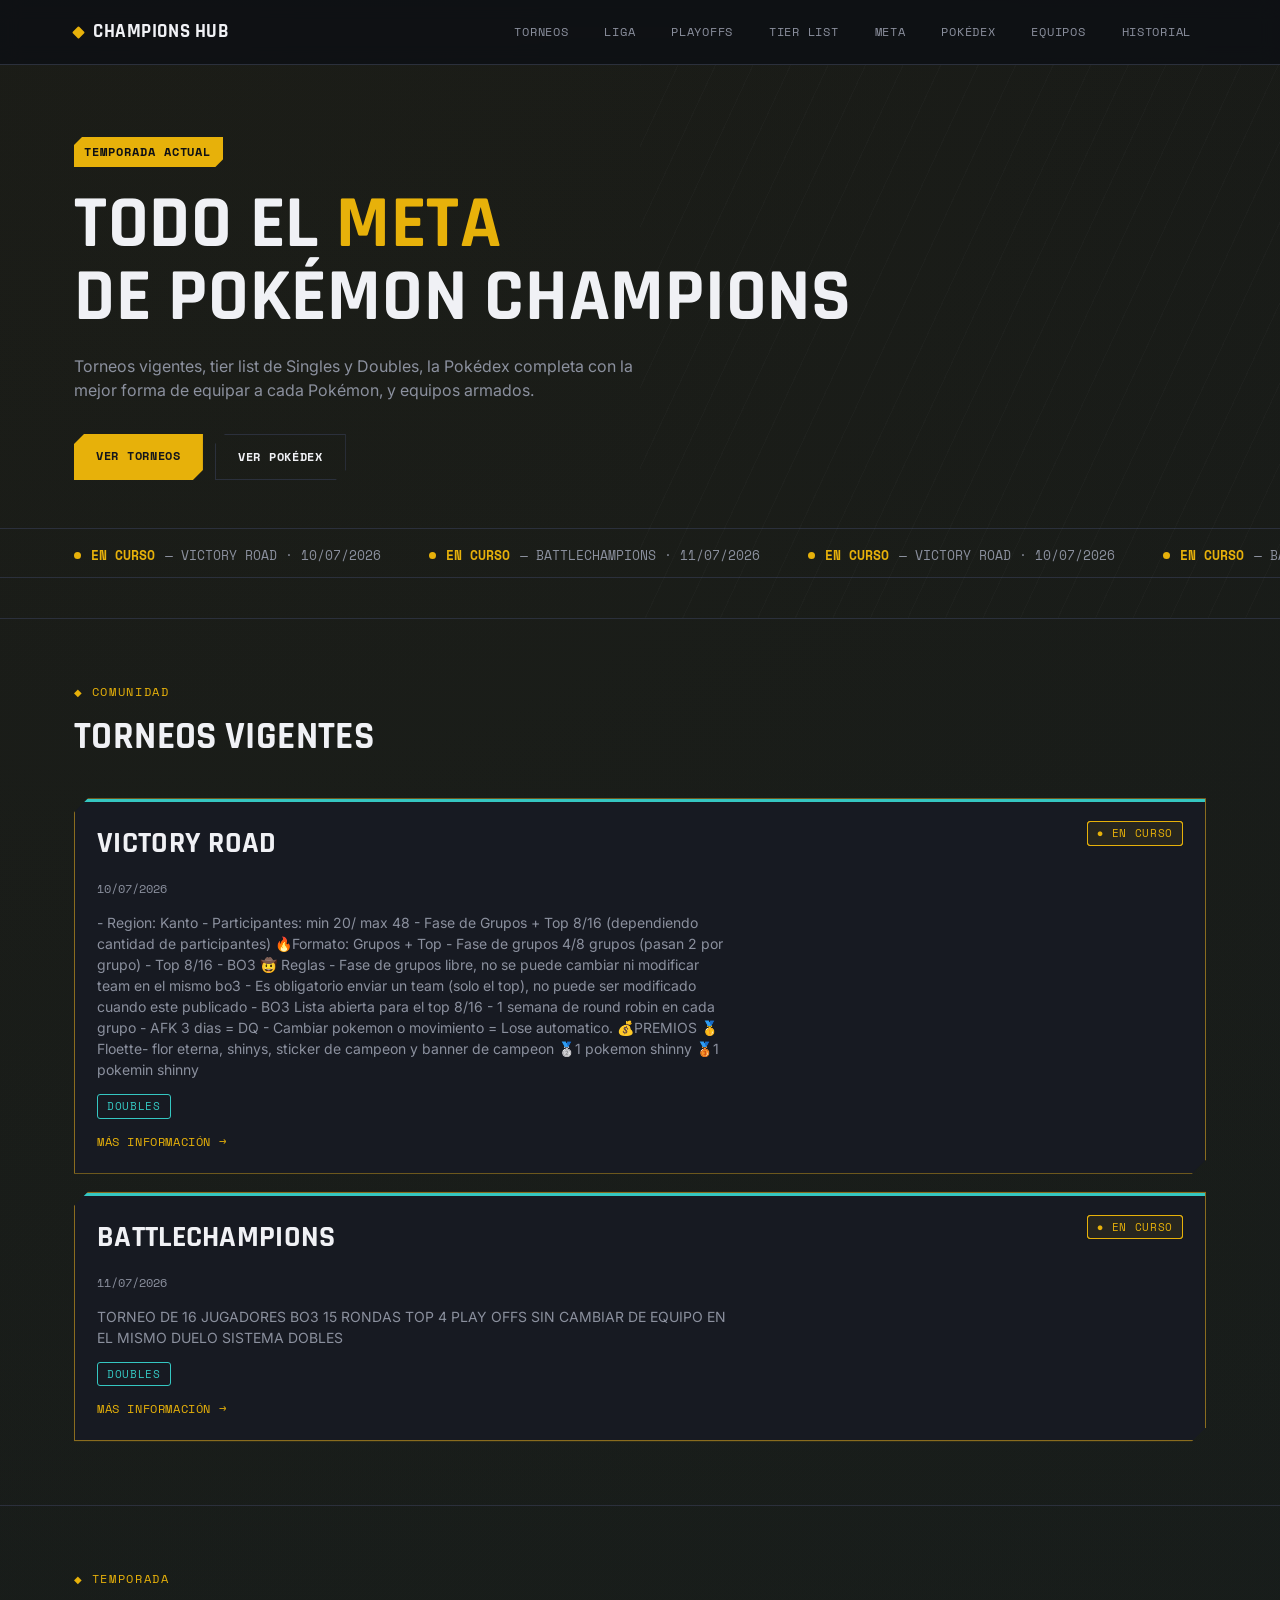
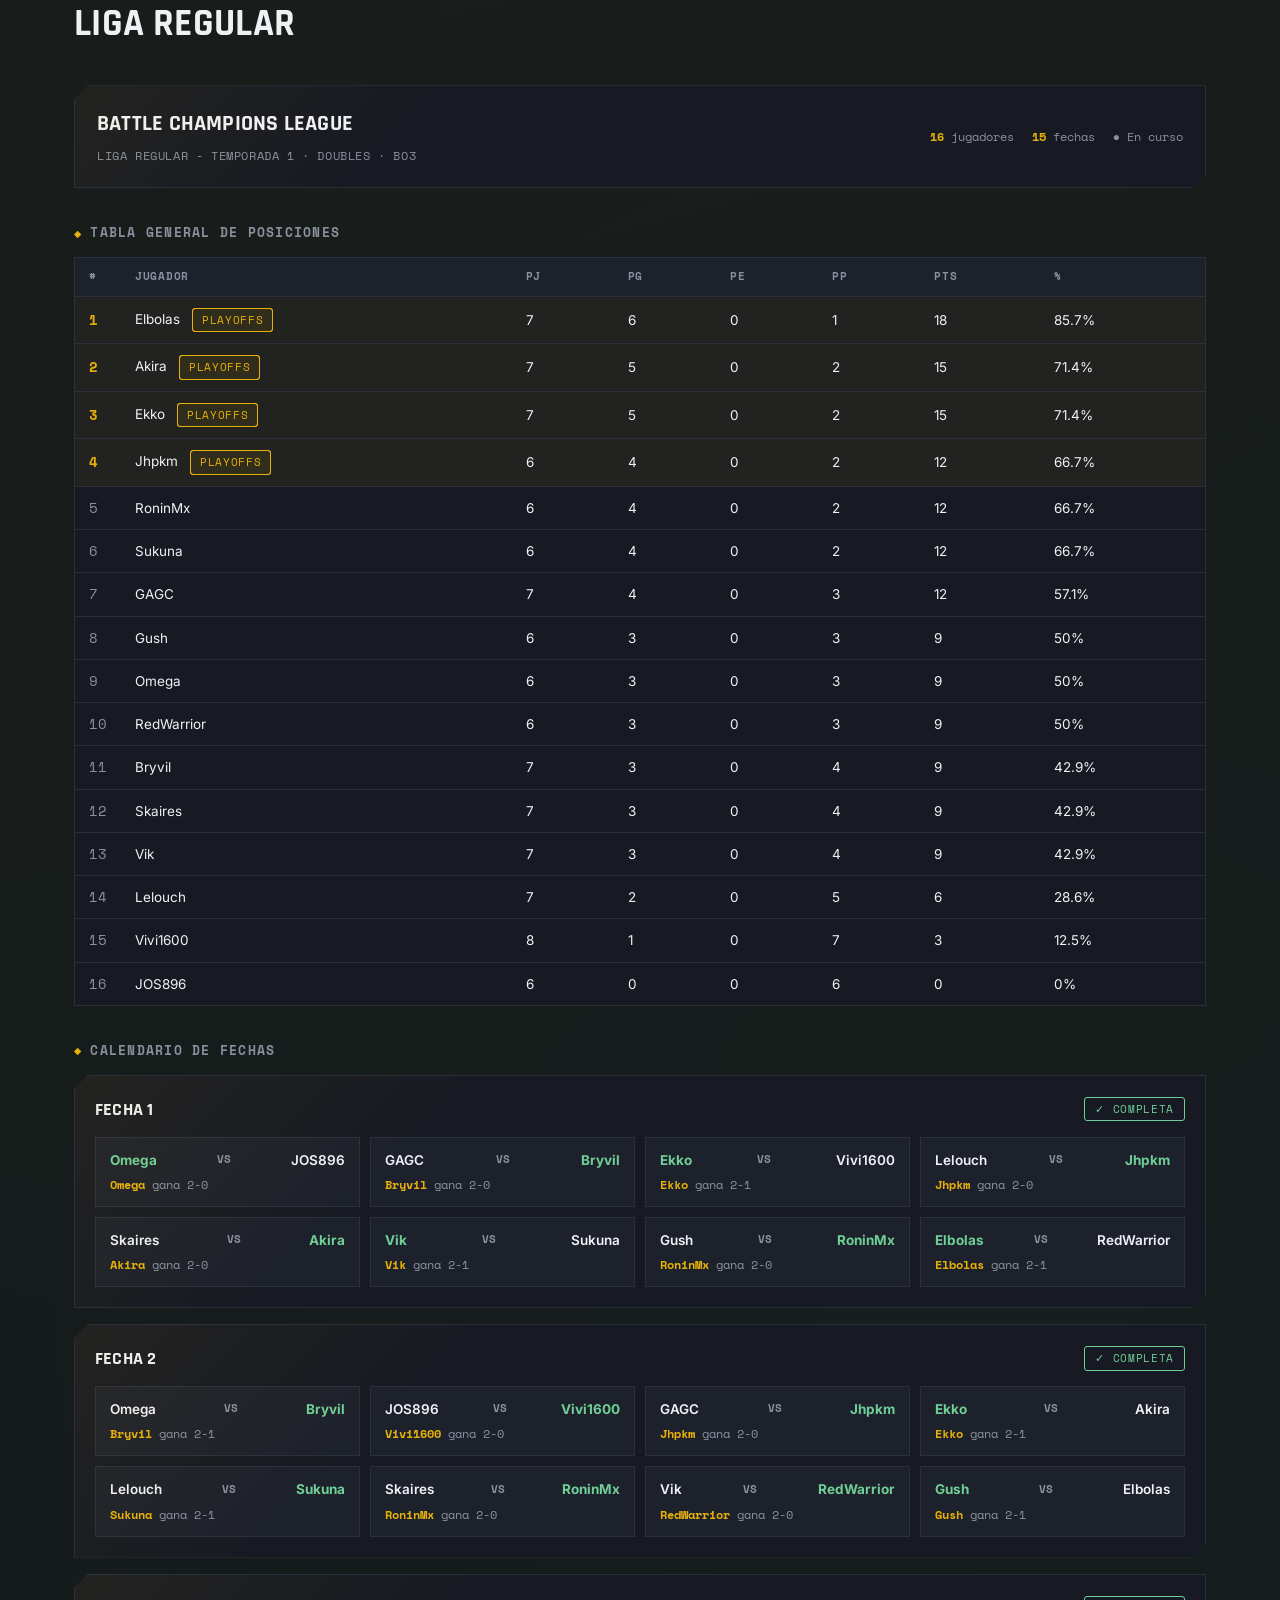
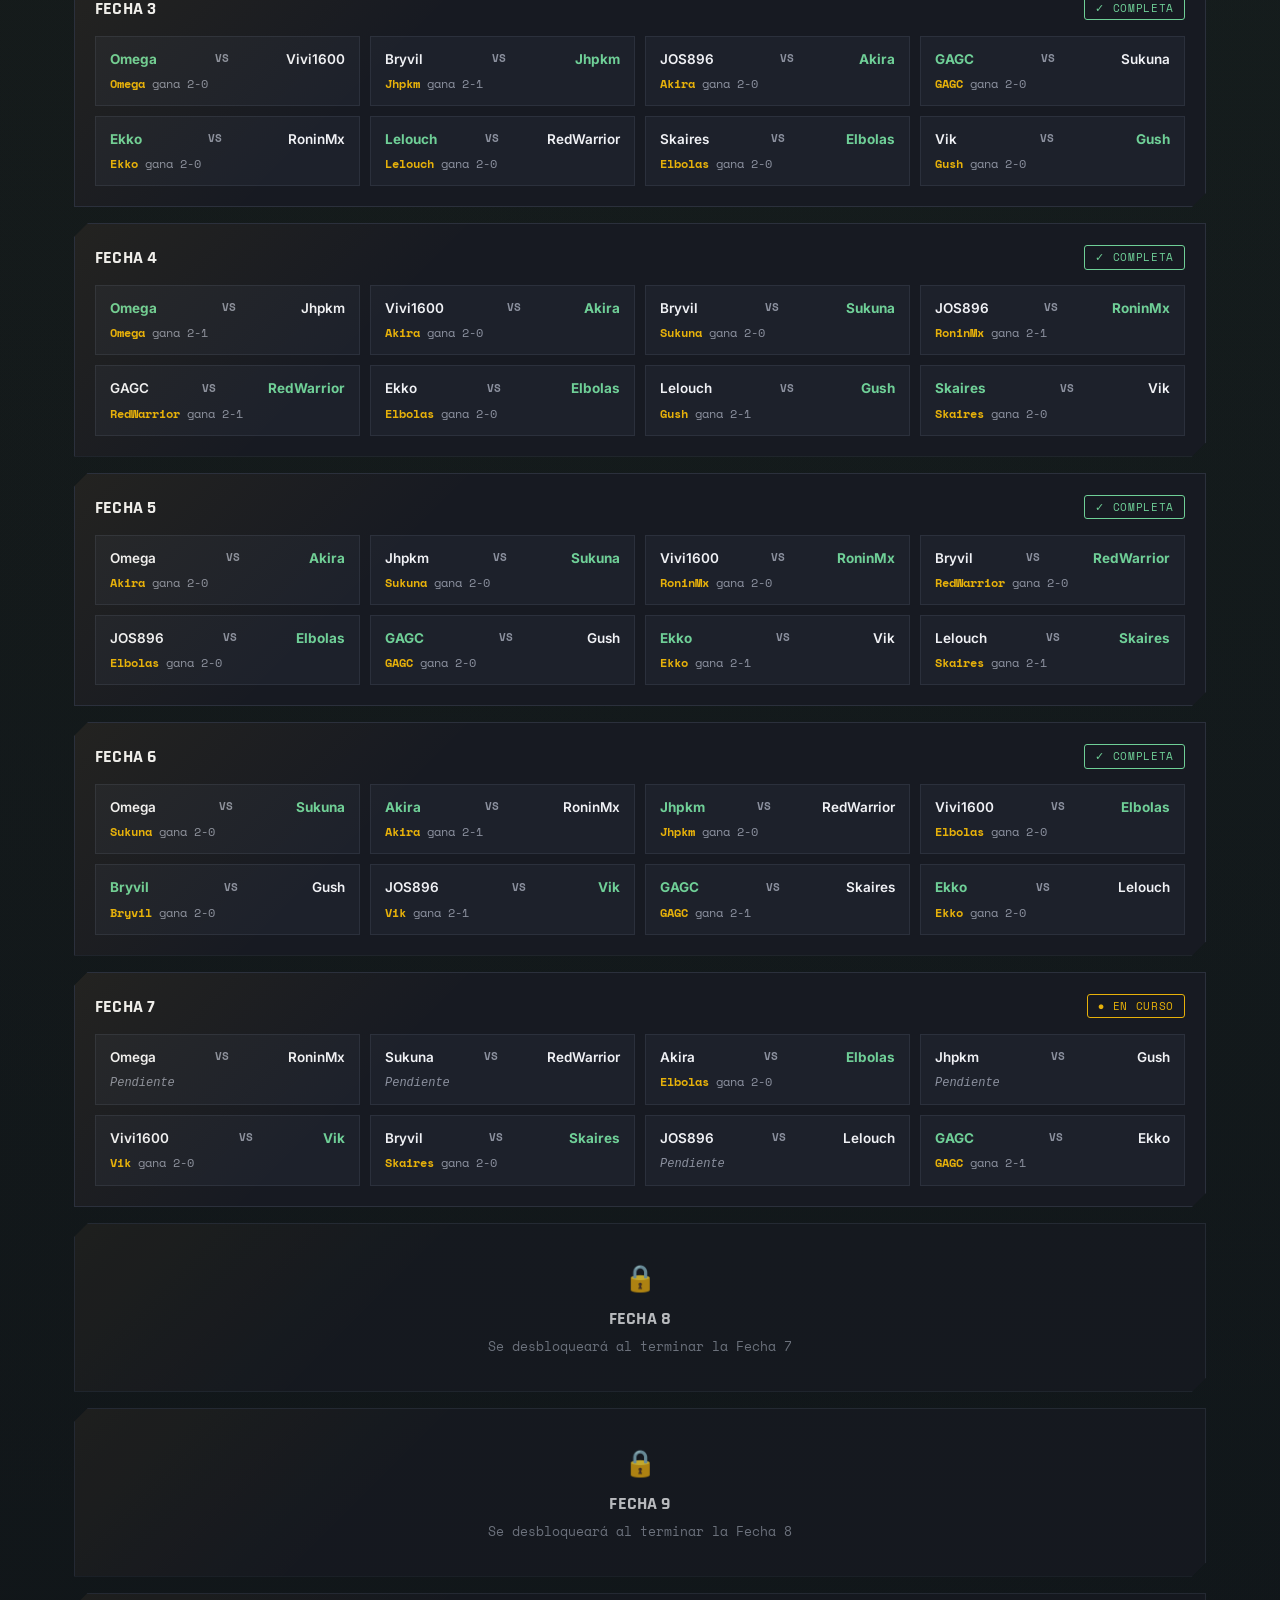
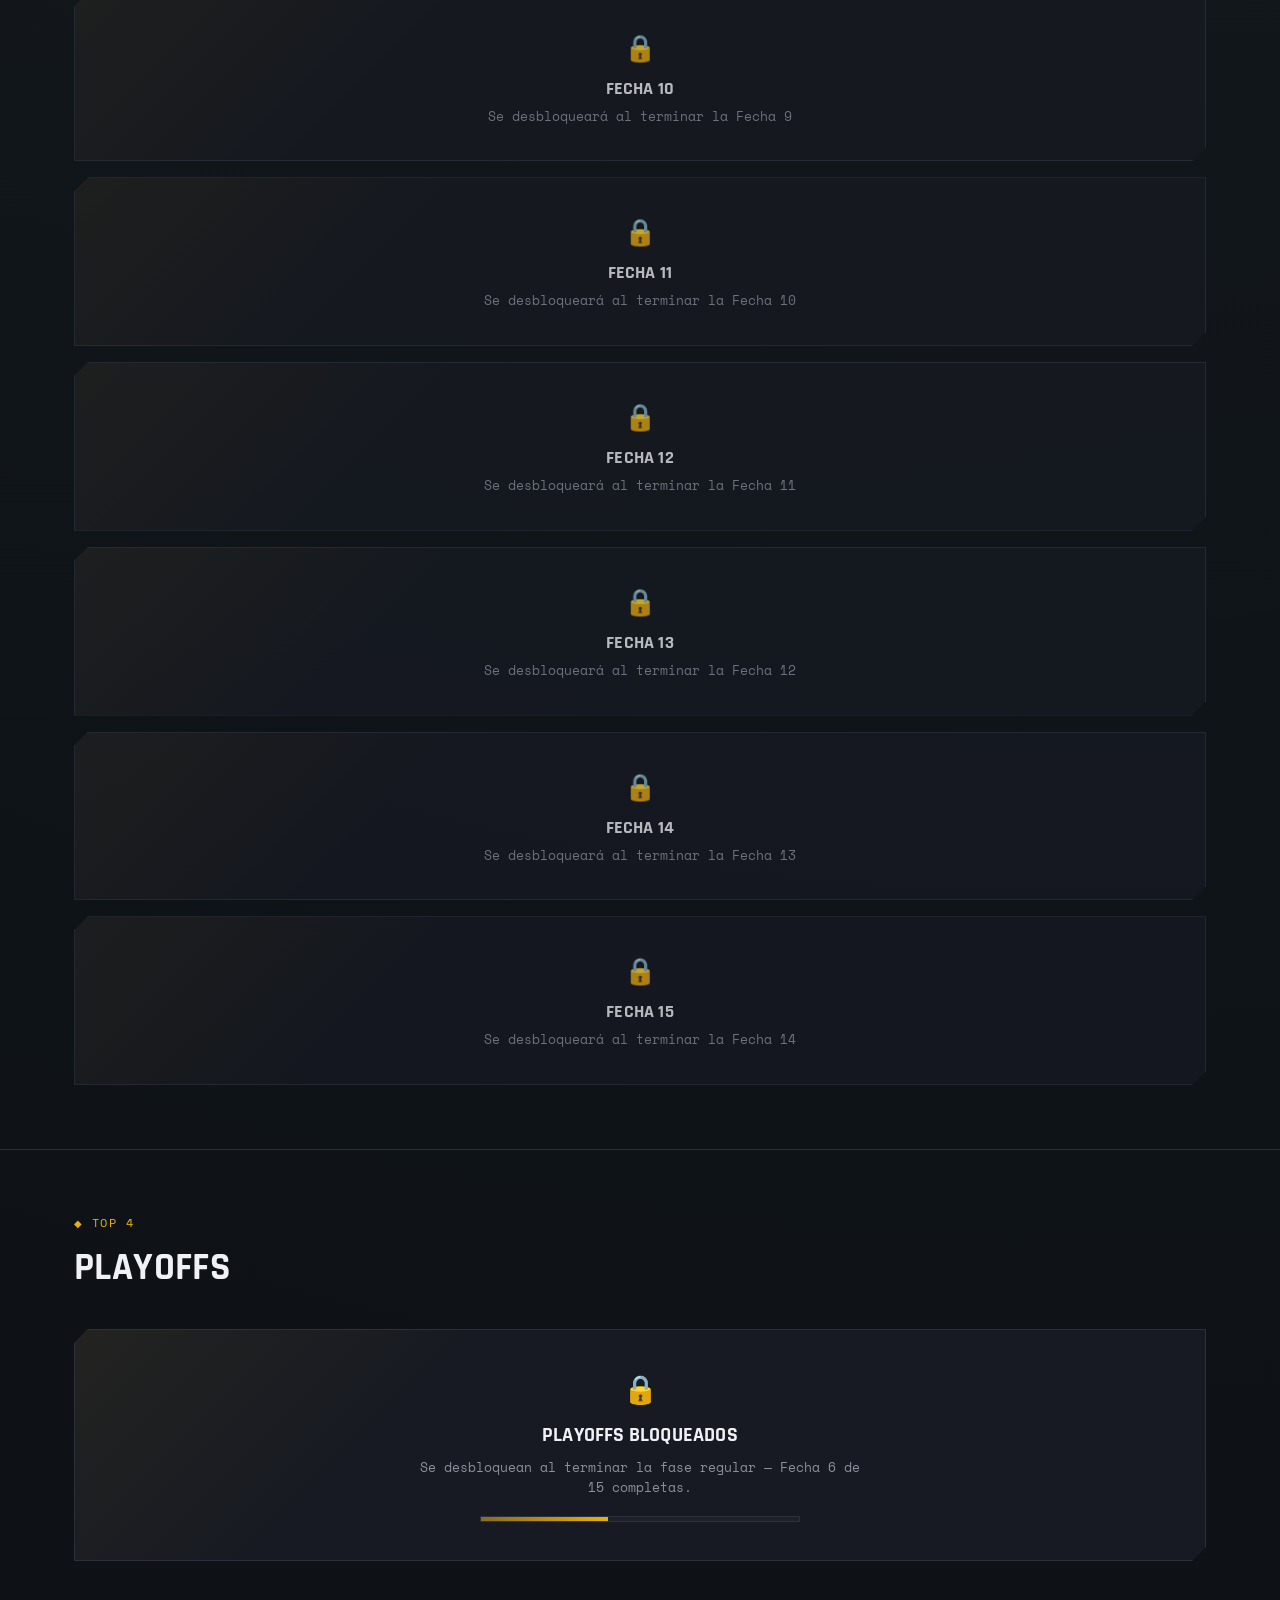
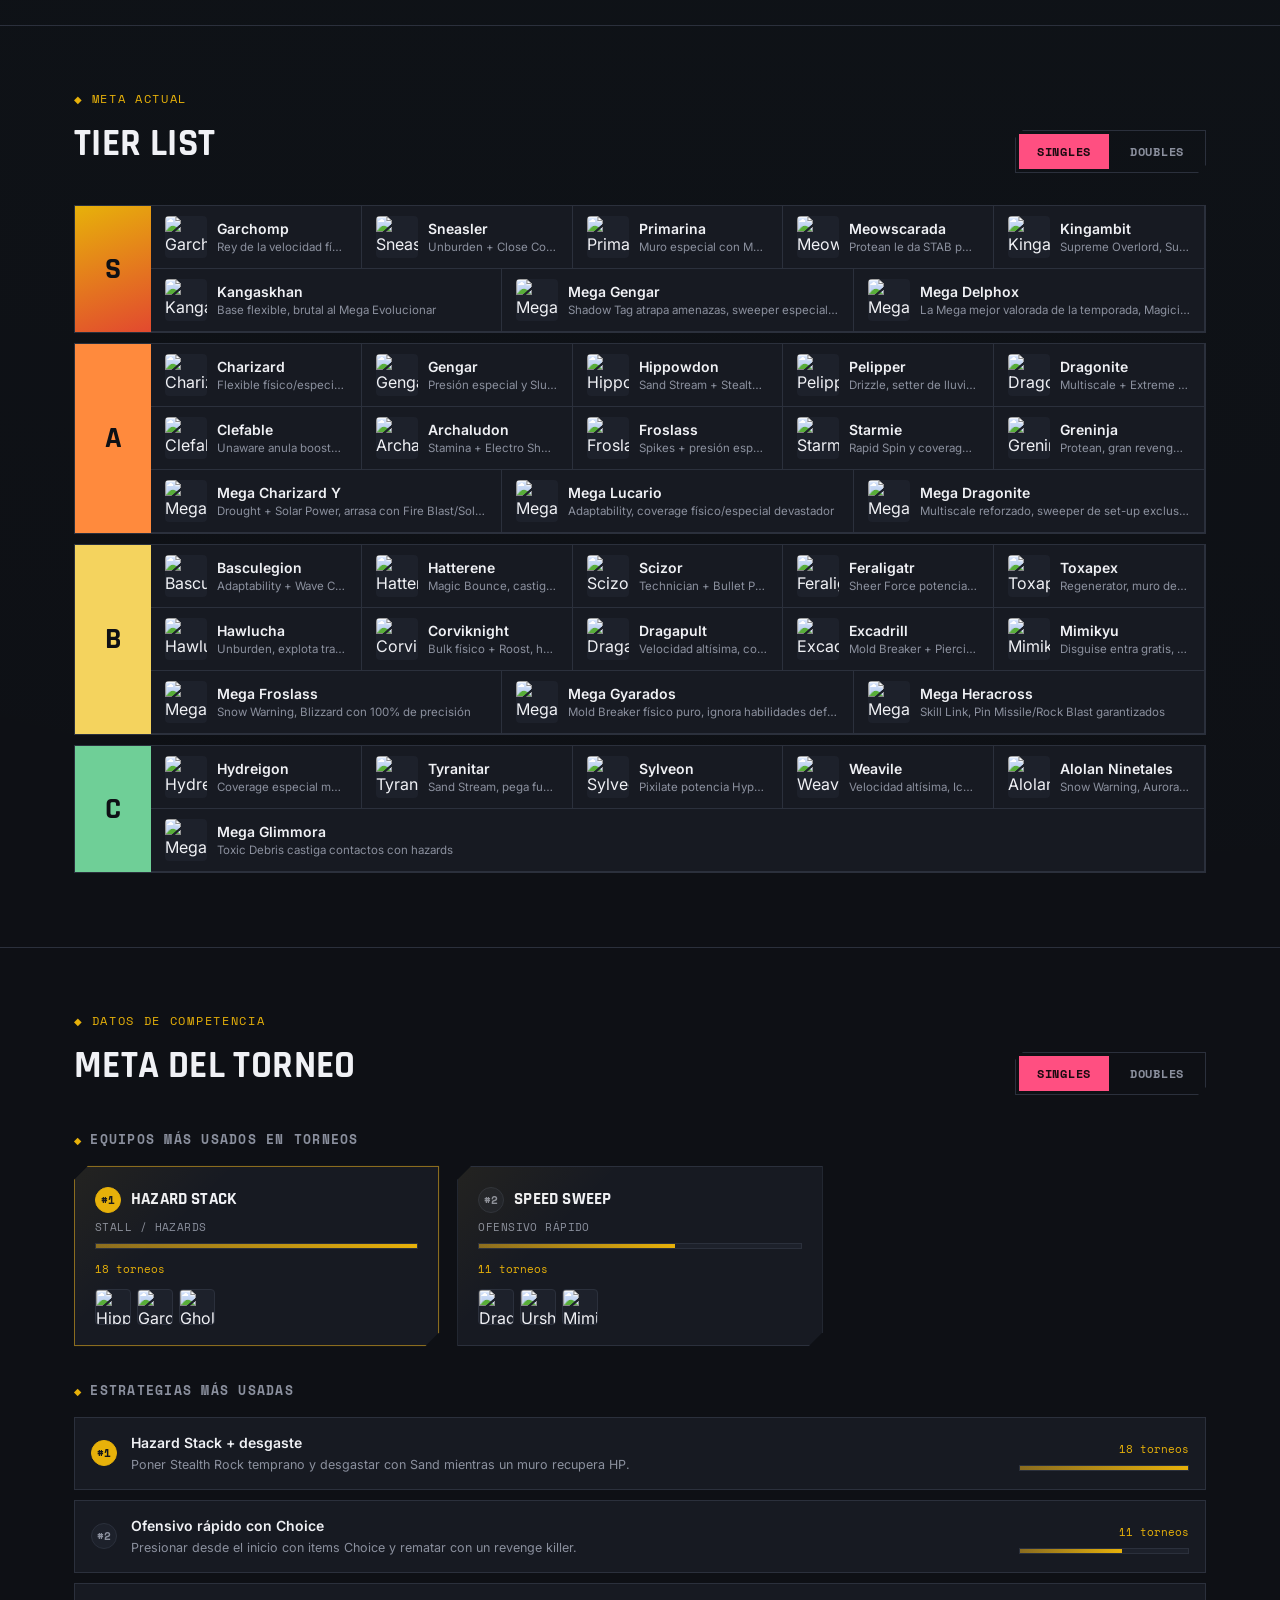
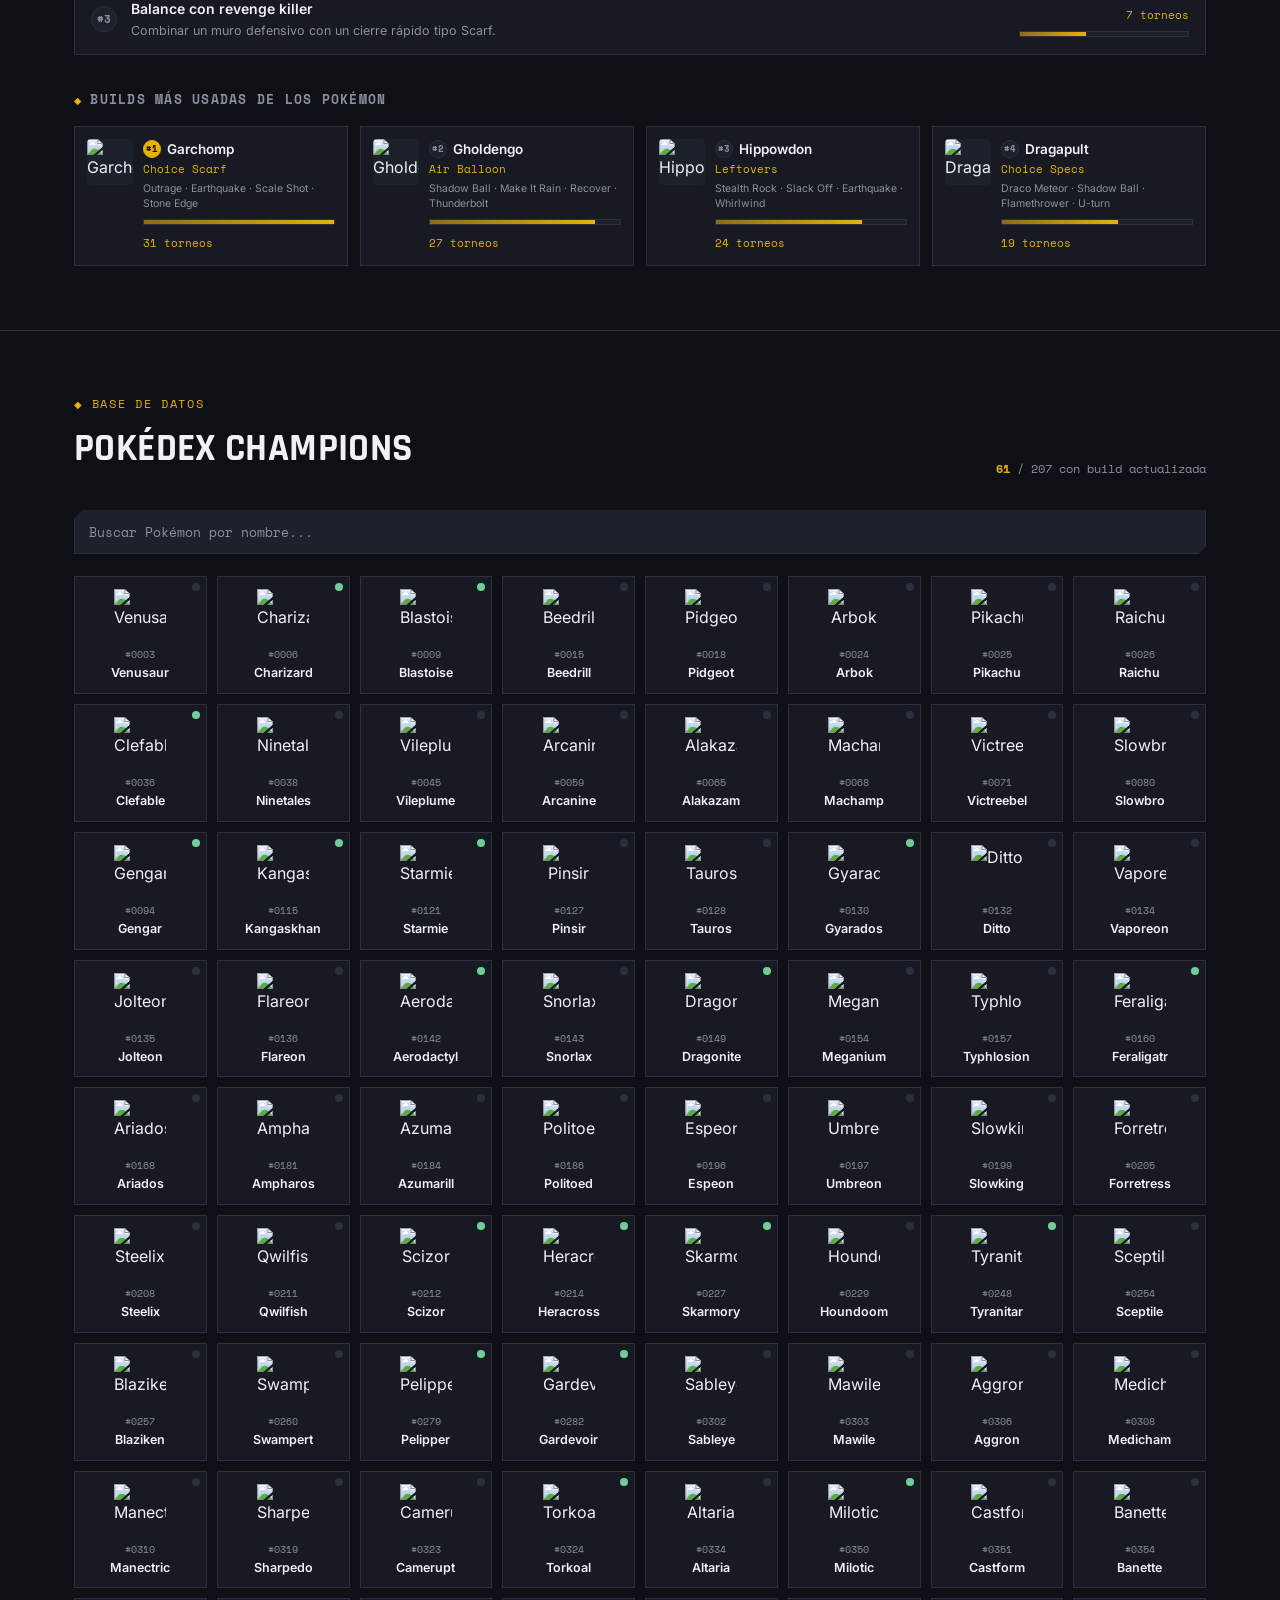
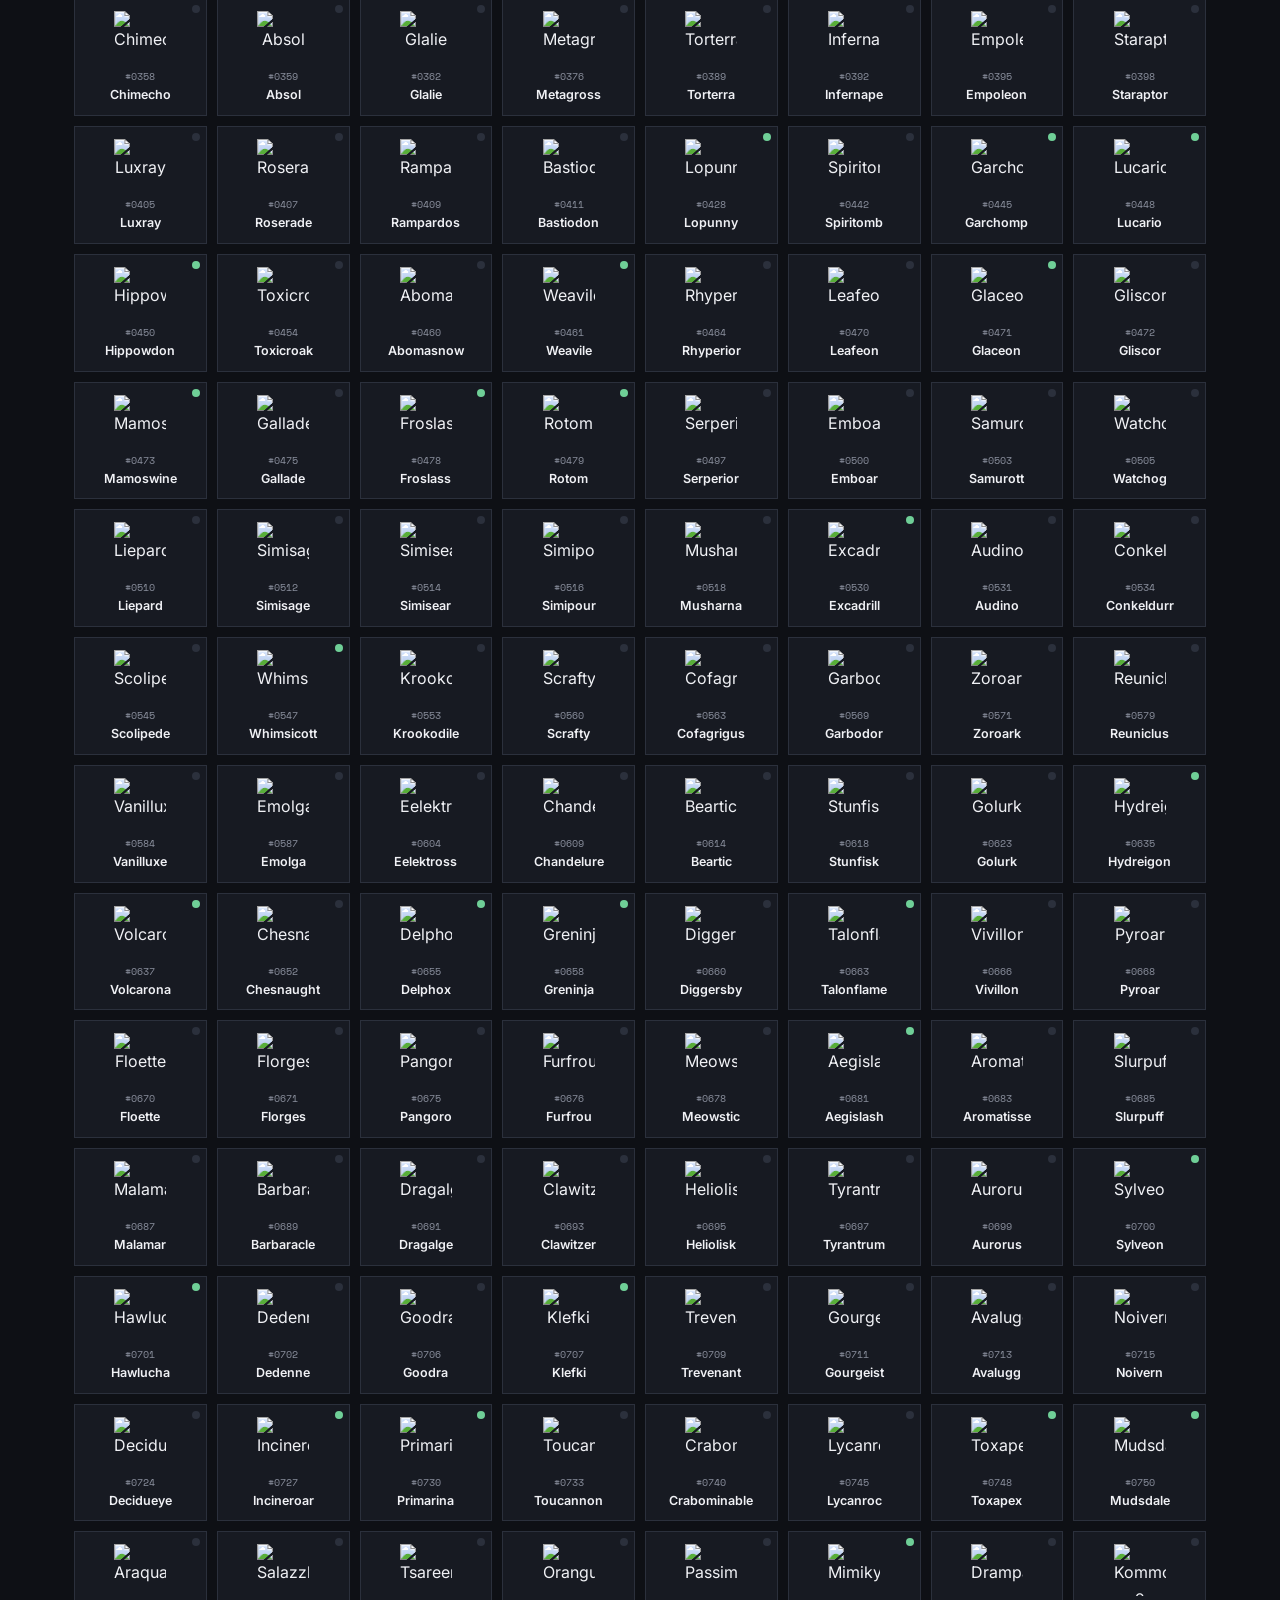
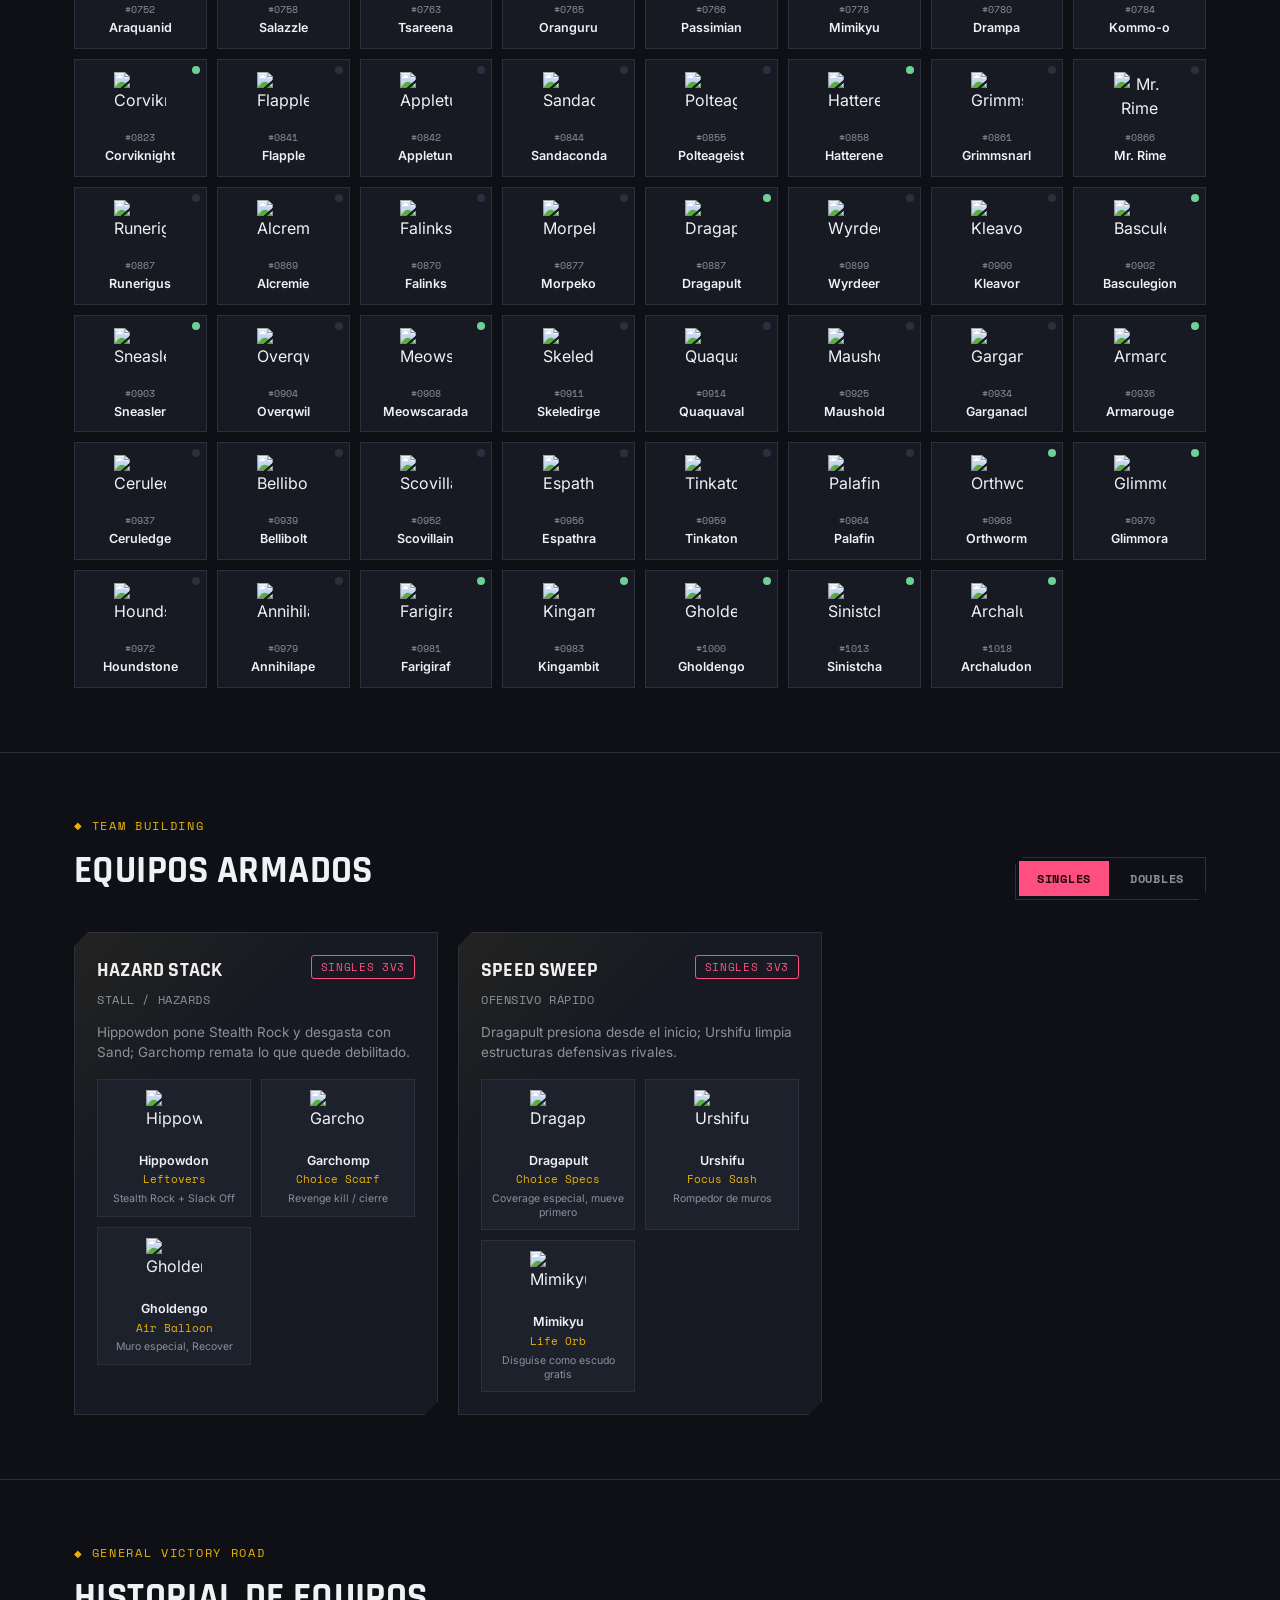
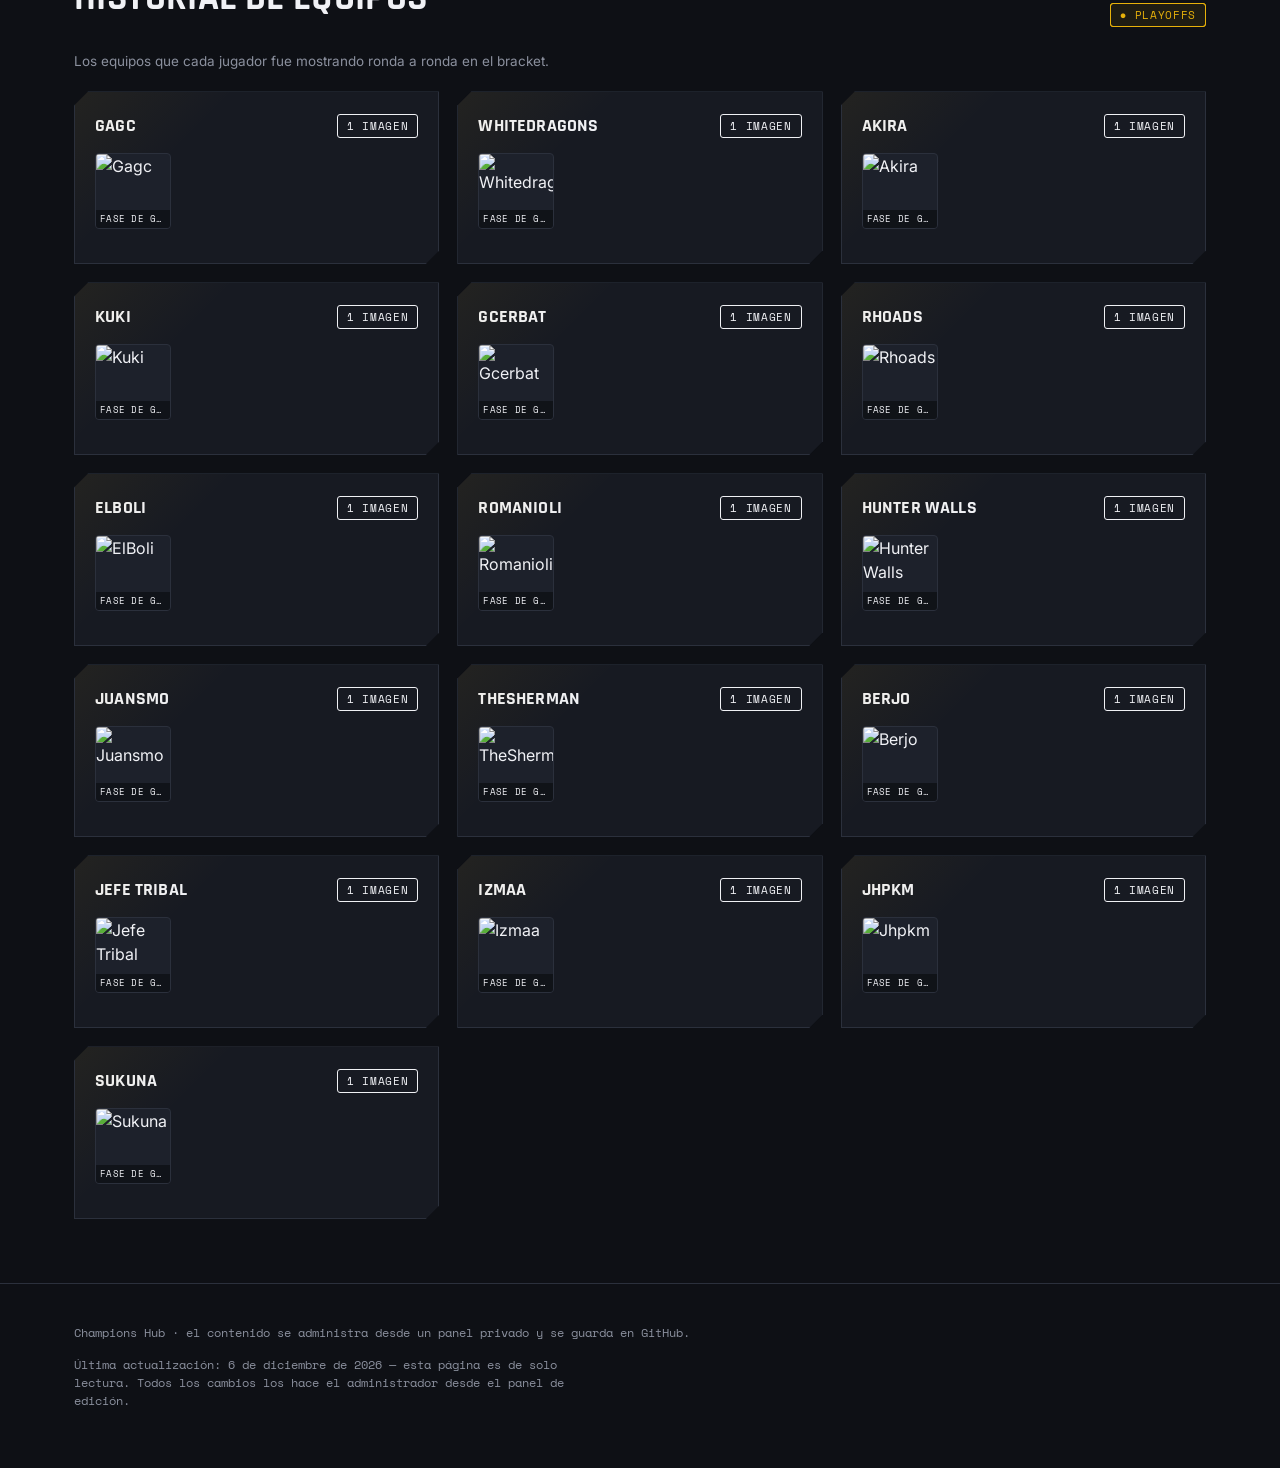
==== commit 96e3eeca: "Add files via upload" ====
--- a/index.html
+++ b/index.html
@@ -350,7 +350,10 @@
                 <span class="${p.resultado && p.resultado.ganador === p.jugadorB ? 'partido-ganador' : ''}">${escapeHtml(p.jugadorB)}</span>
               </div>
               <div class="partido-resultado">
-                ${p.resultado ? `<b>${escapeHtml(p.resultado.ganador)}</b> gana ${escapeHtml(p.resultado.marcador || '')}` : '<span class="partido-pendiente">Pendiente</span>'}
+                ${p.resultado ? (p.resultado.empate || !p.resultado.ganador
+                  ? '<span class="partido-empate">Empate 0-0</span>'
+                  : `<b>${escapeHtml(p.resultado.ganador)}</b> gana ${escapeHtml(p.resultado.marcador || '')}`)
+                  : '<span class="partido-pendiente">Pendiente</span>'}
               </div>
             </div>
           `).join('')}
@@ -374,11 +377,17 @@
     if(p.jugadorB) nombres.add(p.jugadorB);
   }));
 
+  const puntosCfg = (LIGA_CONFIG && LIGA_CONFIG.puntos) || { victoria: 3, empate: 1, derrota: 0 };
   const stats = {};
-  nombres.forEach(n => { if(n) stats[n] = { nombre:n, pj:0, pg:0, pp:0 }; });
+  nombres.forEach(n => { if(n) stats[n] = { nombre:n, pj:0, pg:0, pe:0, pp:0 }; });
 
   (LIGA_CALENDARIO || []).forEach(f => (f.partidos || []).forEach(p => {
     if(!p.resultado) return;
+    if(p.resultado.empate || !p.resultado.ganador){
+      if(stats[p.jugadorA]){ stats[p.jugadorA].pj++; stats[p.jugadorA].pe++; }
+      if(stats[p.jugadorB]){ stats[p.jugadorB].pj++; stats[p.jugadorB].pe++; }
+      return;
+    }
     const ganador = p.resultado.ganador;
     const perdedor = ganador === p.jugadorA ? p.jugadorB : p.jugadorA;
     if(stats[ganador]){ stats[ganador].pj++; stats[ganador].pg++; }
@@ -386,8 +395,12 @@
   }));
 
   return Object.values(stats)
-    .map(s => ({ ...s, pct: s.pj ? Math.round((s.pg / s.pj) * 1000) / 10 : 0 }))
-    .sort((a, b) => b.pg - a.pg || b.pct - a.pct || a.pp - b.pp || a.nombre.localeCompare(b.nombre));
+    .map(s => ({
+      ...s,
+      pts: s.pg * puntosCfg.victoria + s.pe * (puntosCfg.empate || 0) + s.pp * puntosCfg.derrota,
+      pct: s.pj ? Math.round((s.pg / s.pj) * 1000) / 10 : 0,
+    }))
+    .sort((a, b) => b.pts - a.pts || b.pg - a.pg || b.pct - a.pct || a.pp - b.pp || a.nombre.localeCompare(b.nombre));
 }
 
 function ligaEstaCompleta(){
@@ -409,7 +422,7 @@
     <div class="standings-scroll">
       <table class="standings-table">
         <thead>
-          <tr><th>#</th><th>Jugador</th><th>PJ</th><th>PG</th><th>PP</th><th>%</th></tr>
+          <tr><th>#</th><th>Jugador</th><th>PJ</th><th>PG</th><th>PE</th><th>PP</th><th>Pts</th><th>%</th></tr>
         </thead>
         <tbody>
           ${standings.map((s, i) => `
@@ -418,7 +431,9 @@
               <td>${escapeHtml(s.nombre)}${i < 4 ? ' <span class="tag tag--live">Playoffs</span>' : ''}</td>
               <td>${s.pj}</td>
               <td>${s.pg}</td>
+              <td>${s.pe}</td>
               <td>${s.pp}</td>
+              <td>${s.pts}</td>
               <td>${s.pct}%</td>
             </tr>
           `).join('')}
--- a/style.css
+++ b/style.css
@@ -543,6 +543,7 @@
 .partido-resultado b{color:var(--gold);}
 .partido-pendiente{color:var(--text-muted); font-style:italic;}
 .partido-ganador{color:var(--green); font-weight:700;}
+.partido-empate{color:var(--accent, #d59a4f); font-weight:600;}
 
 .fecha-locked{position:relative; padding:34px 20px; text-align:center; opacity:.75;}
 .fecha-locked .lock-icon{font-size:26px; margin-bottom:8px; color:var(--text-muted);}
